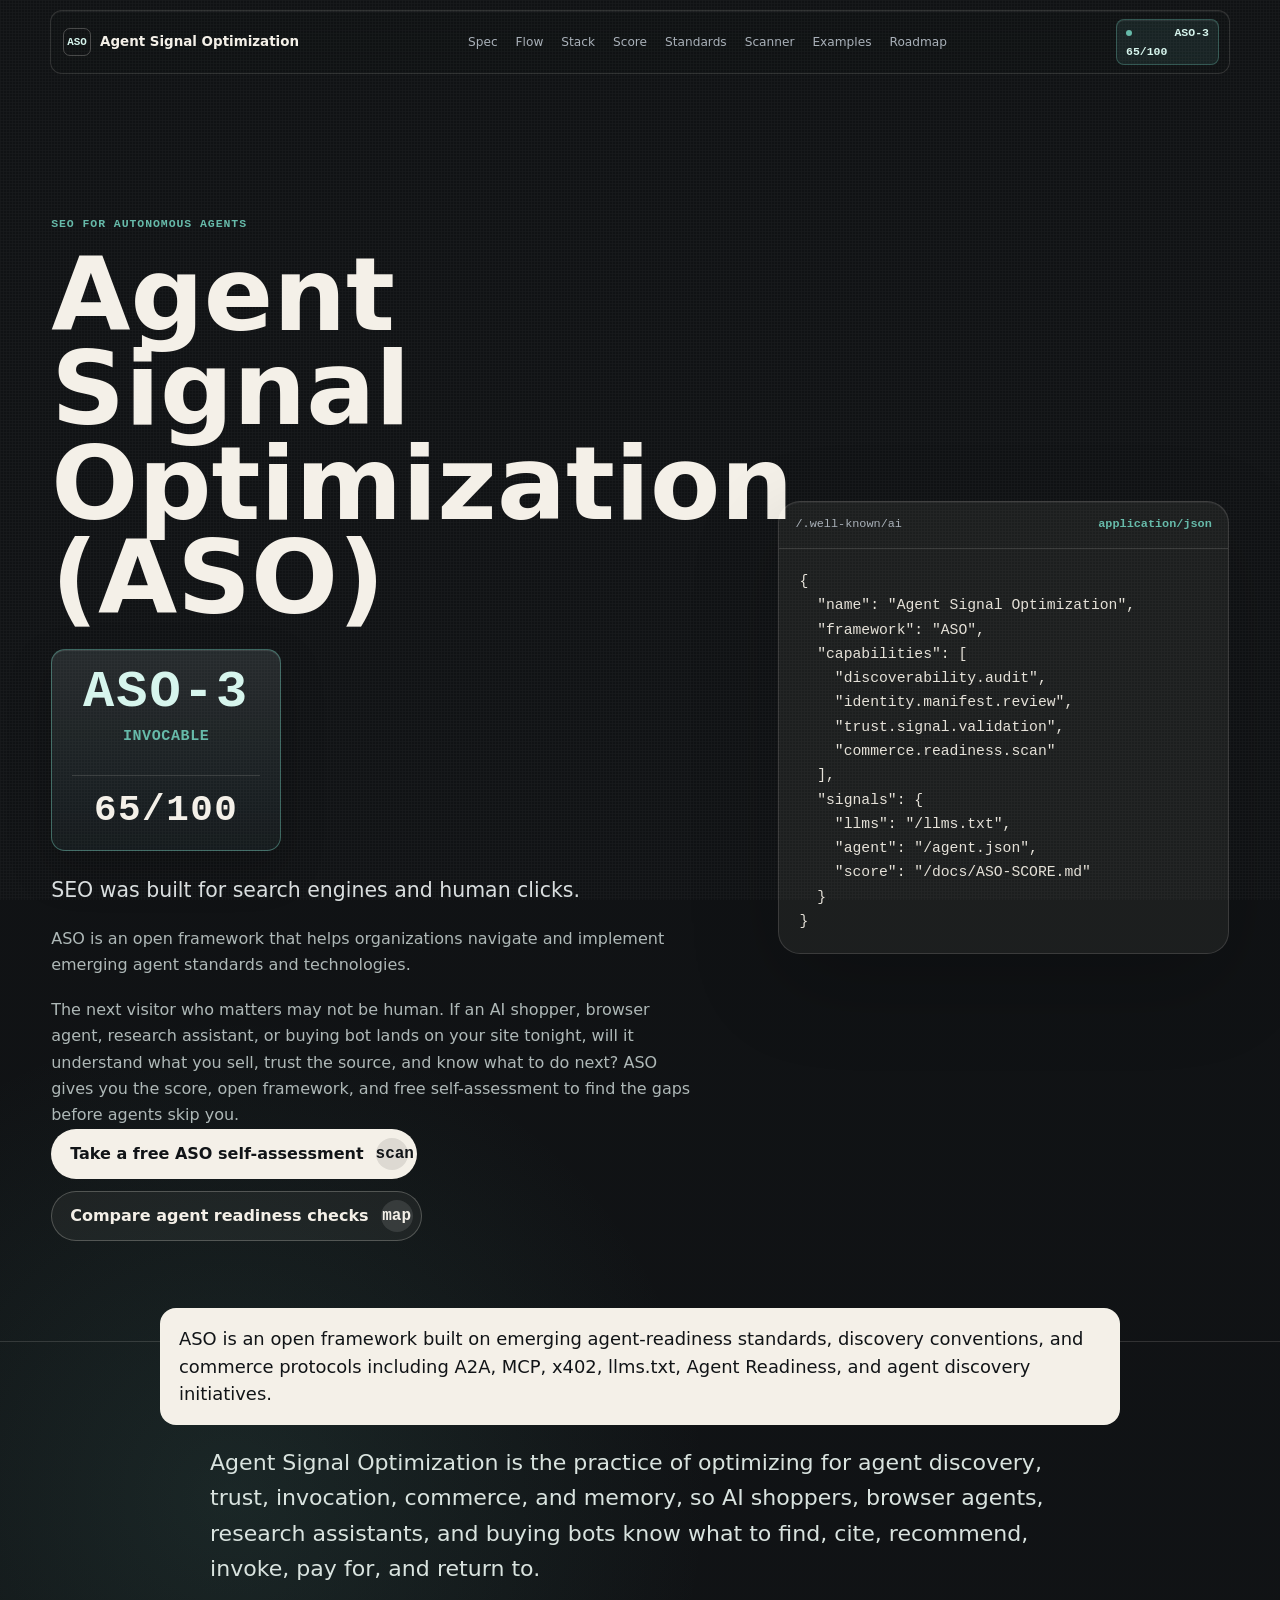
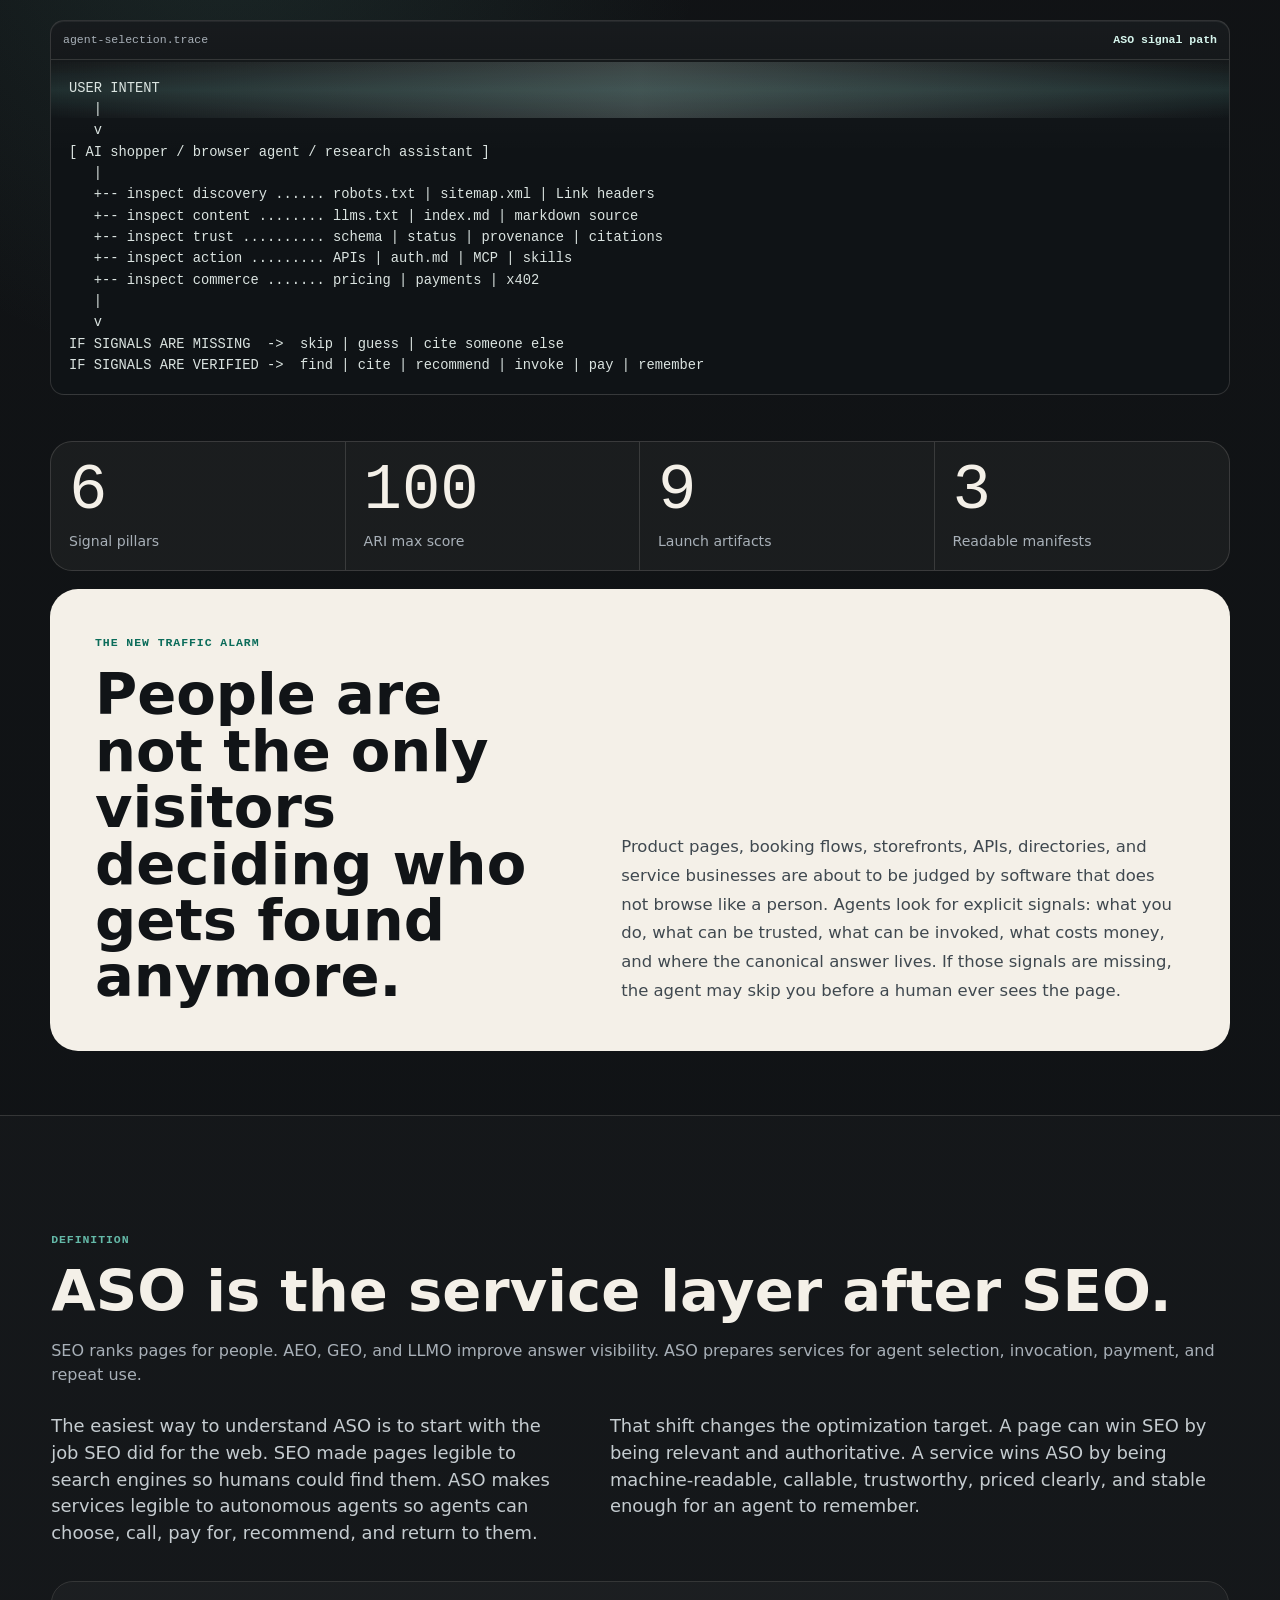
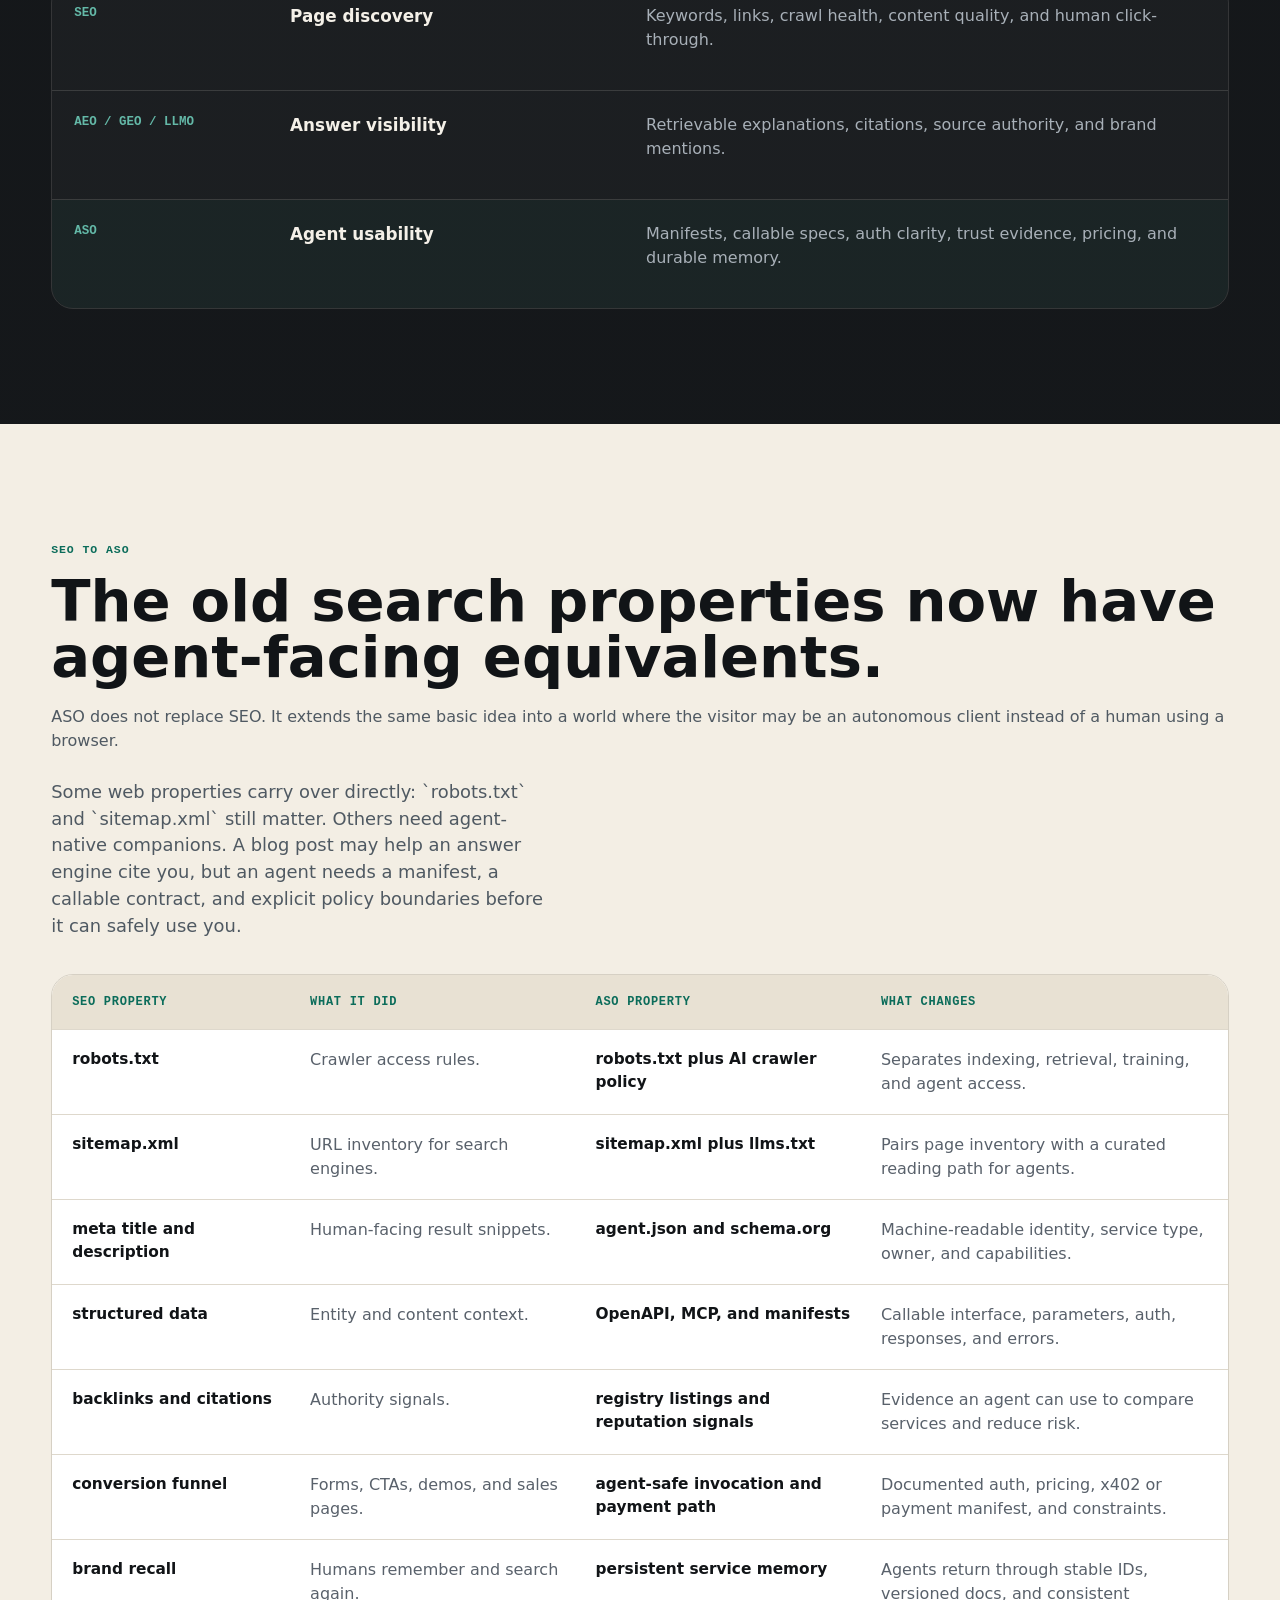
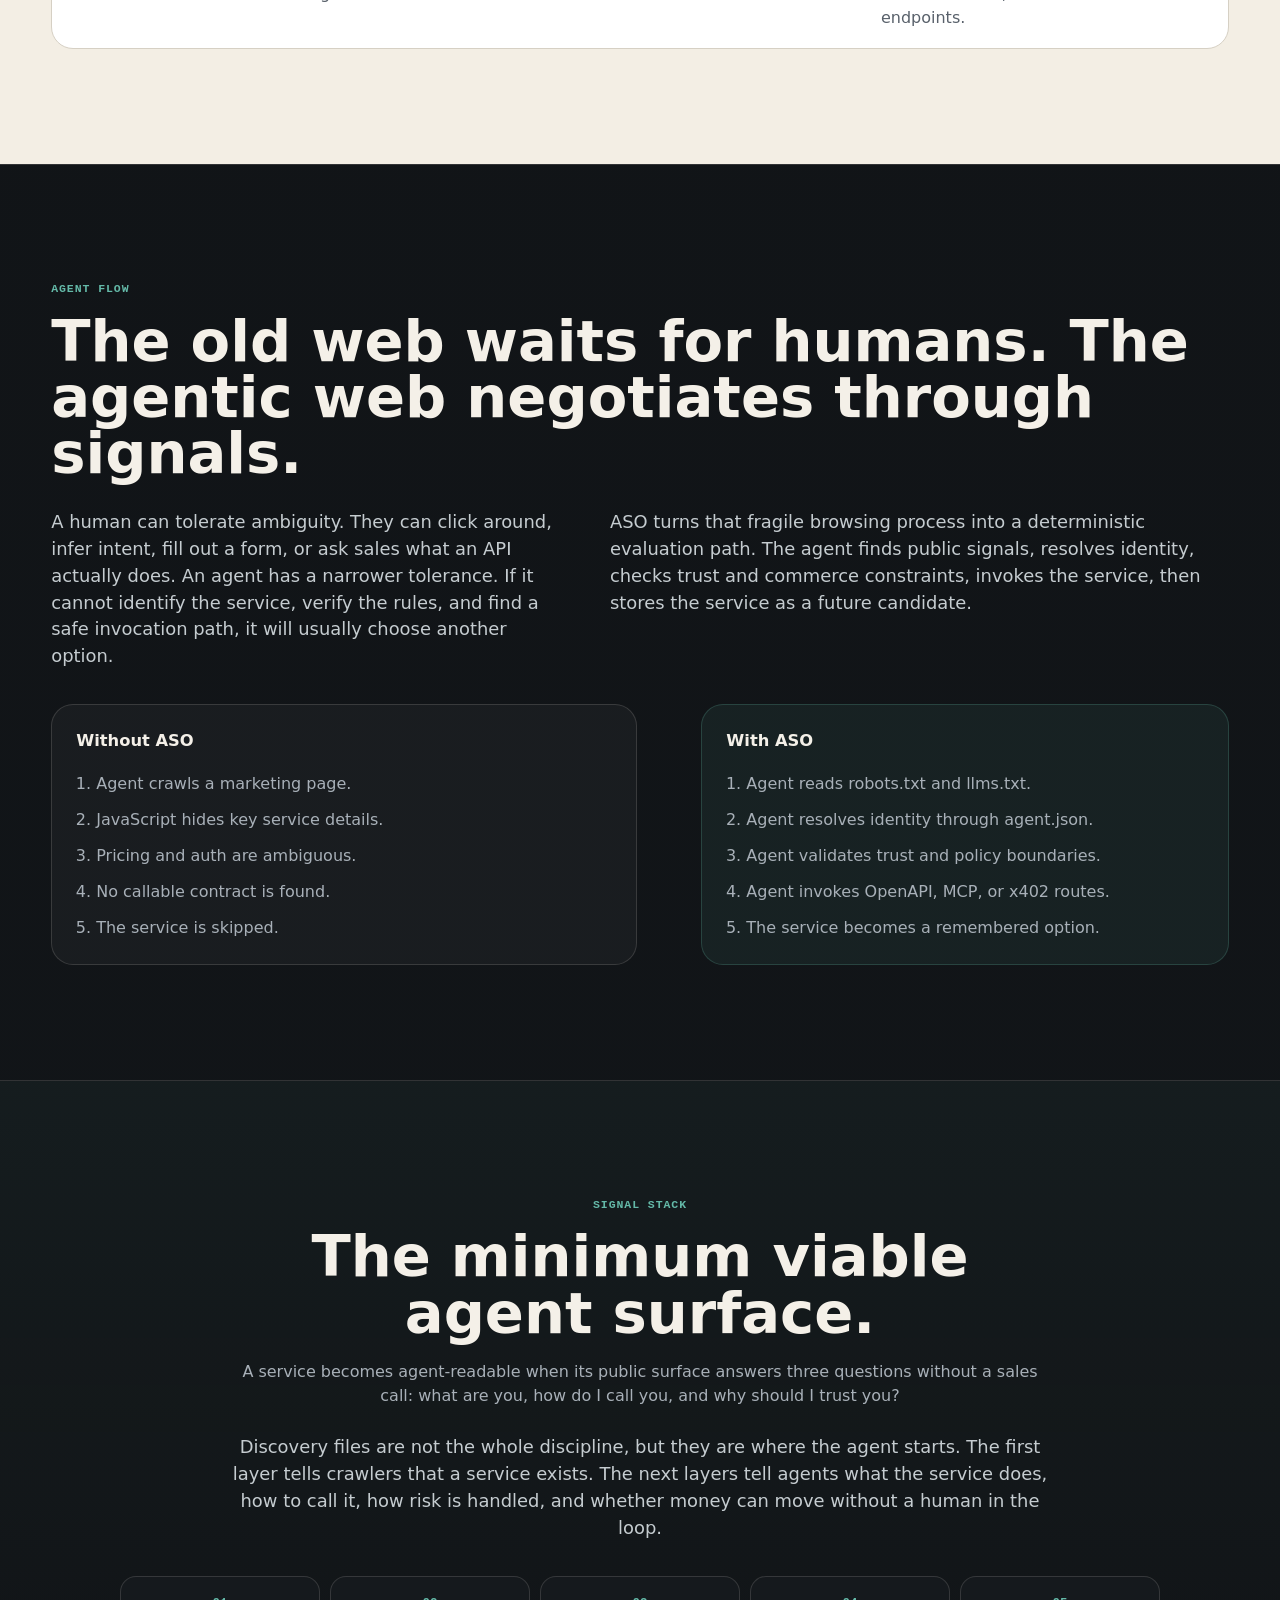
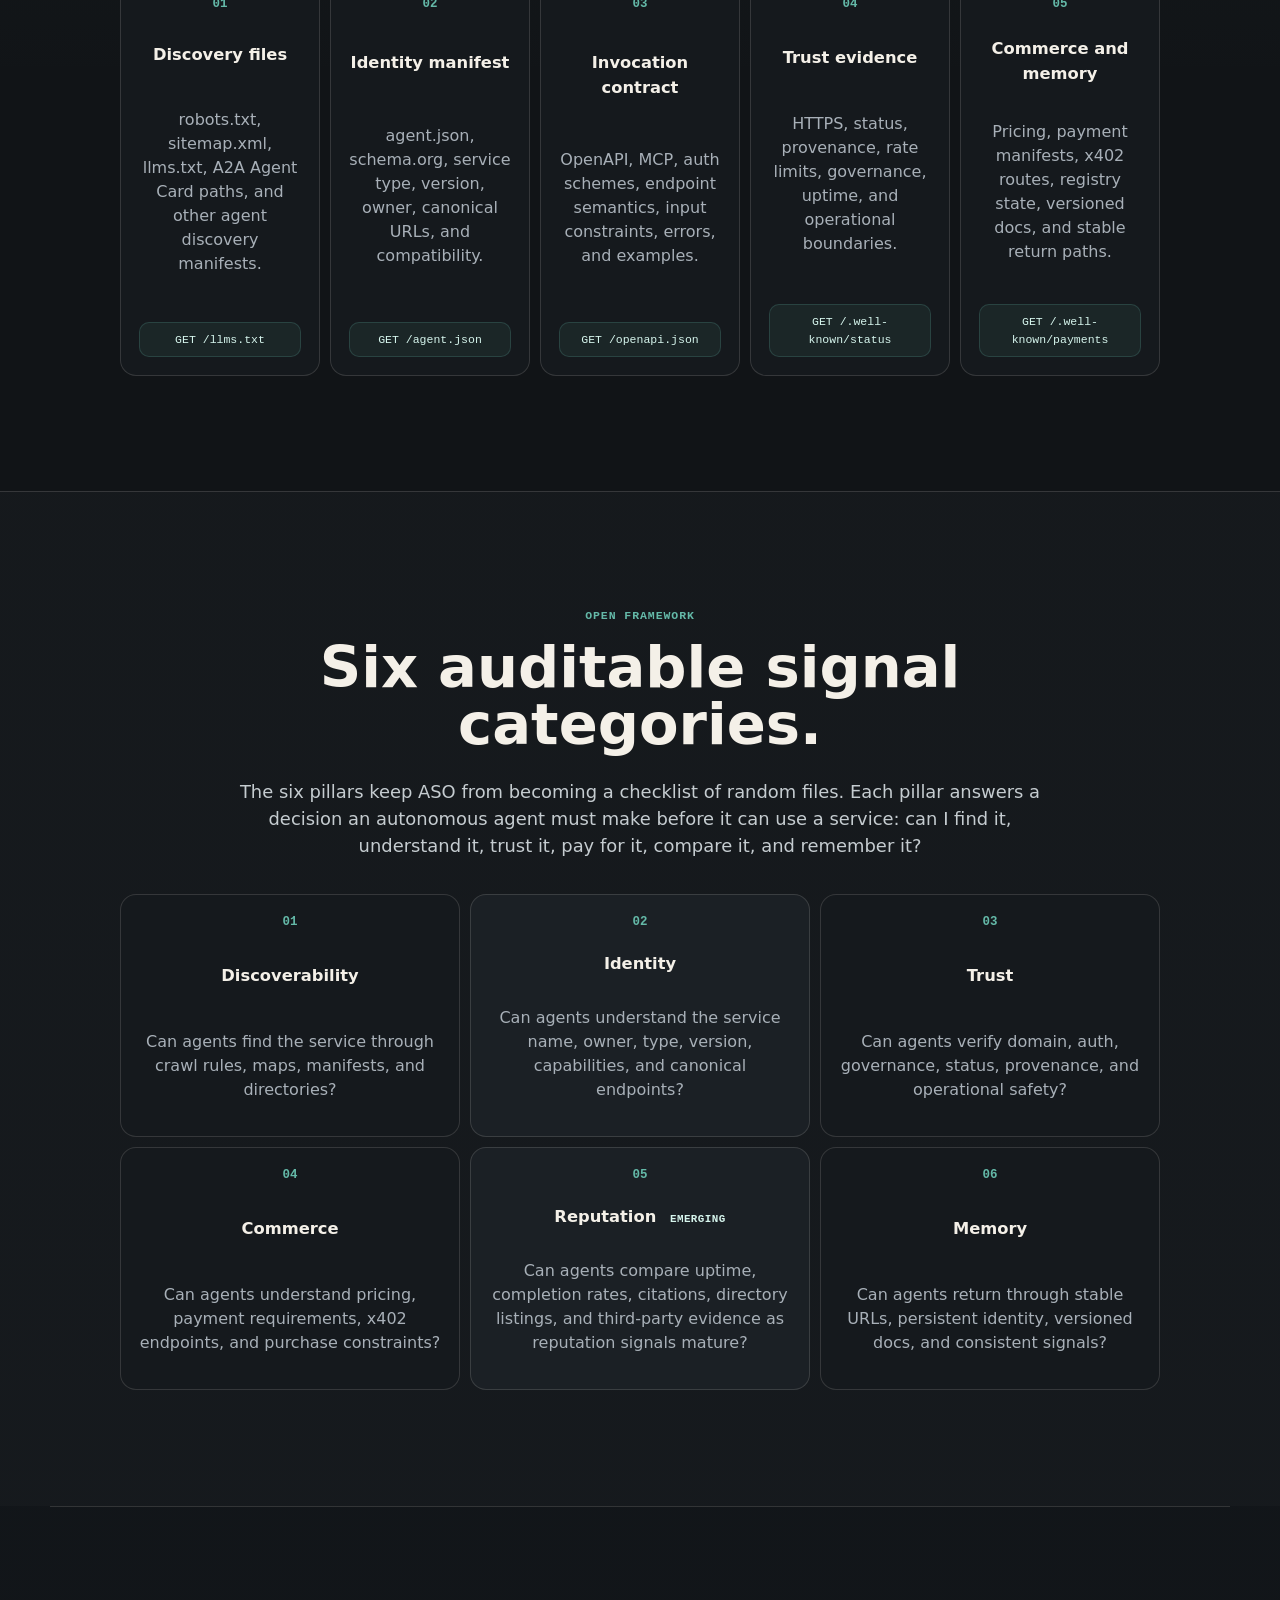
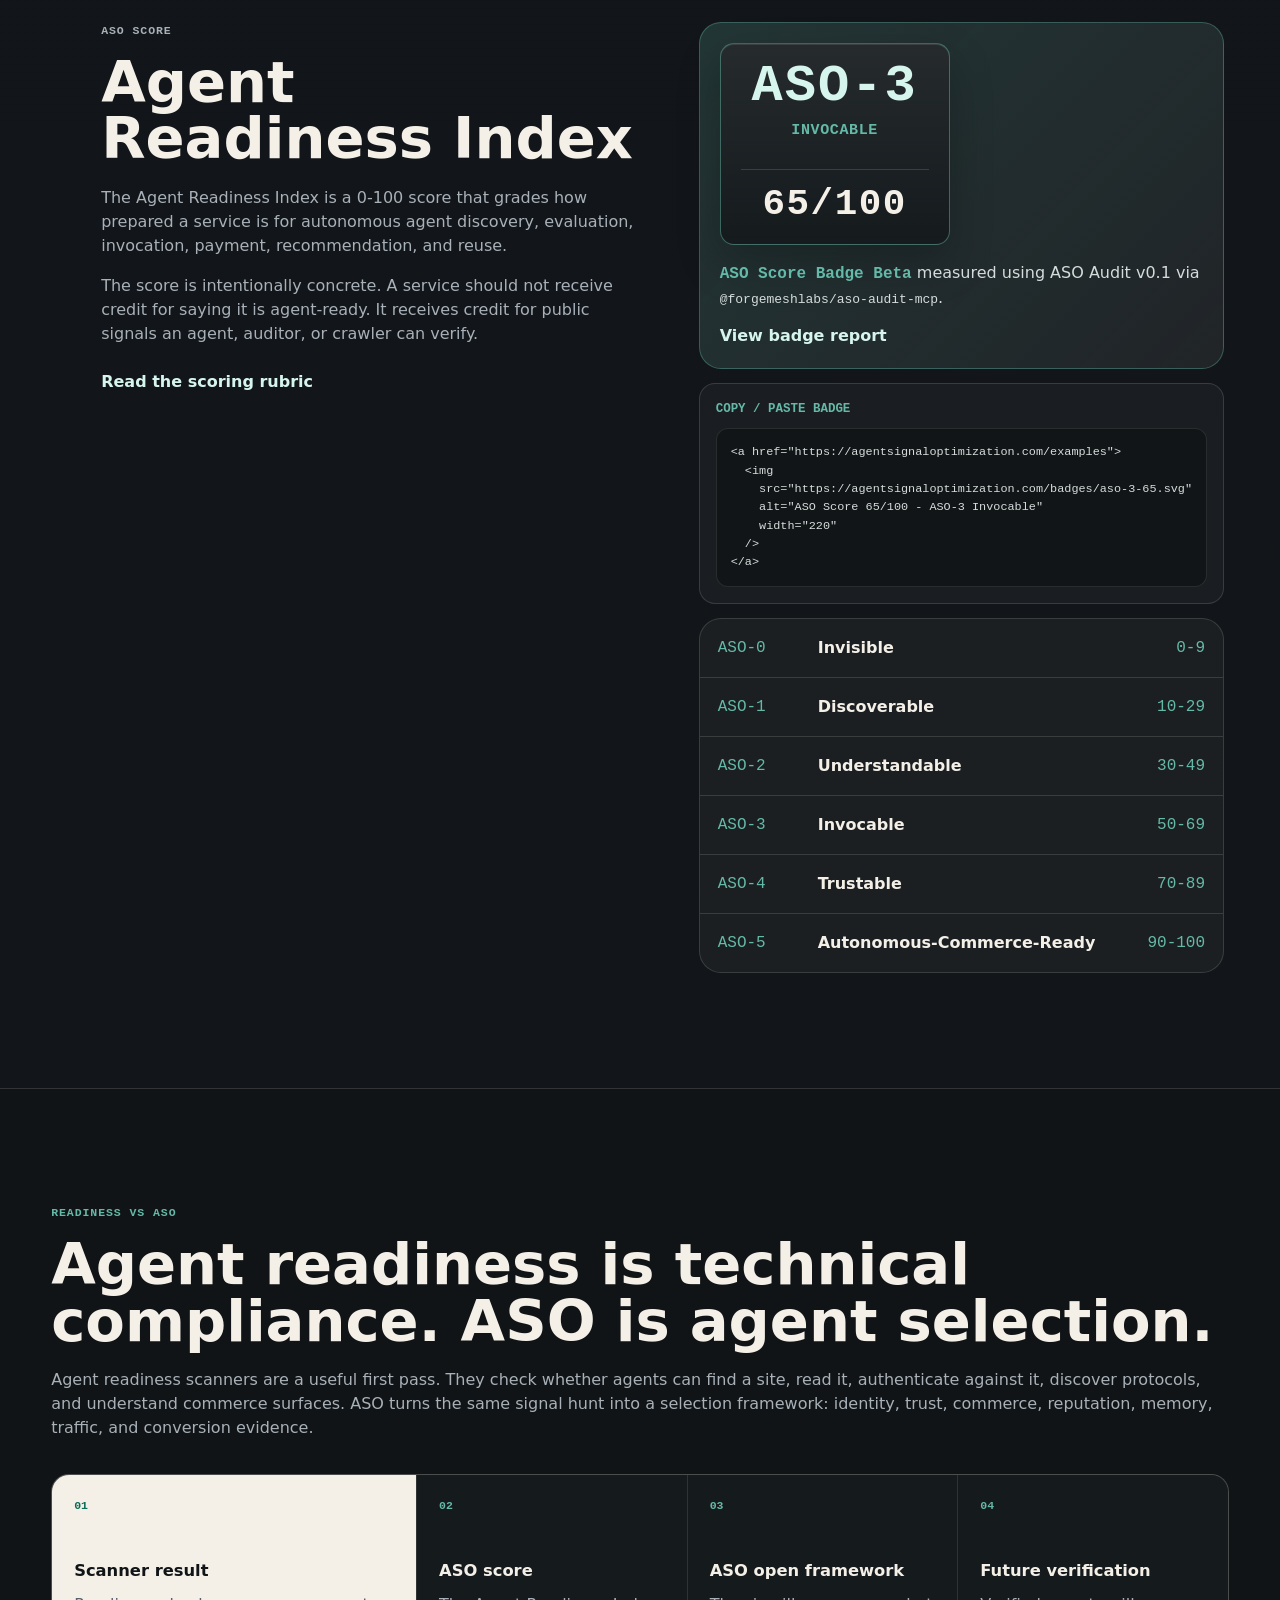
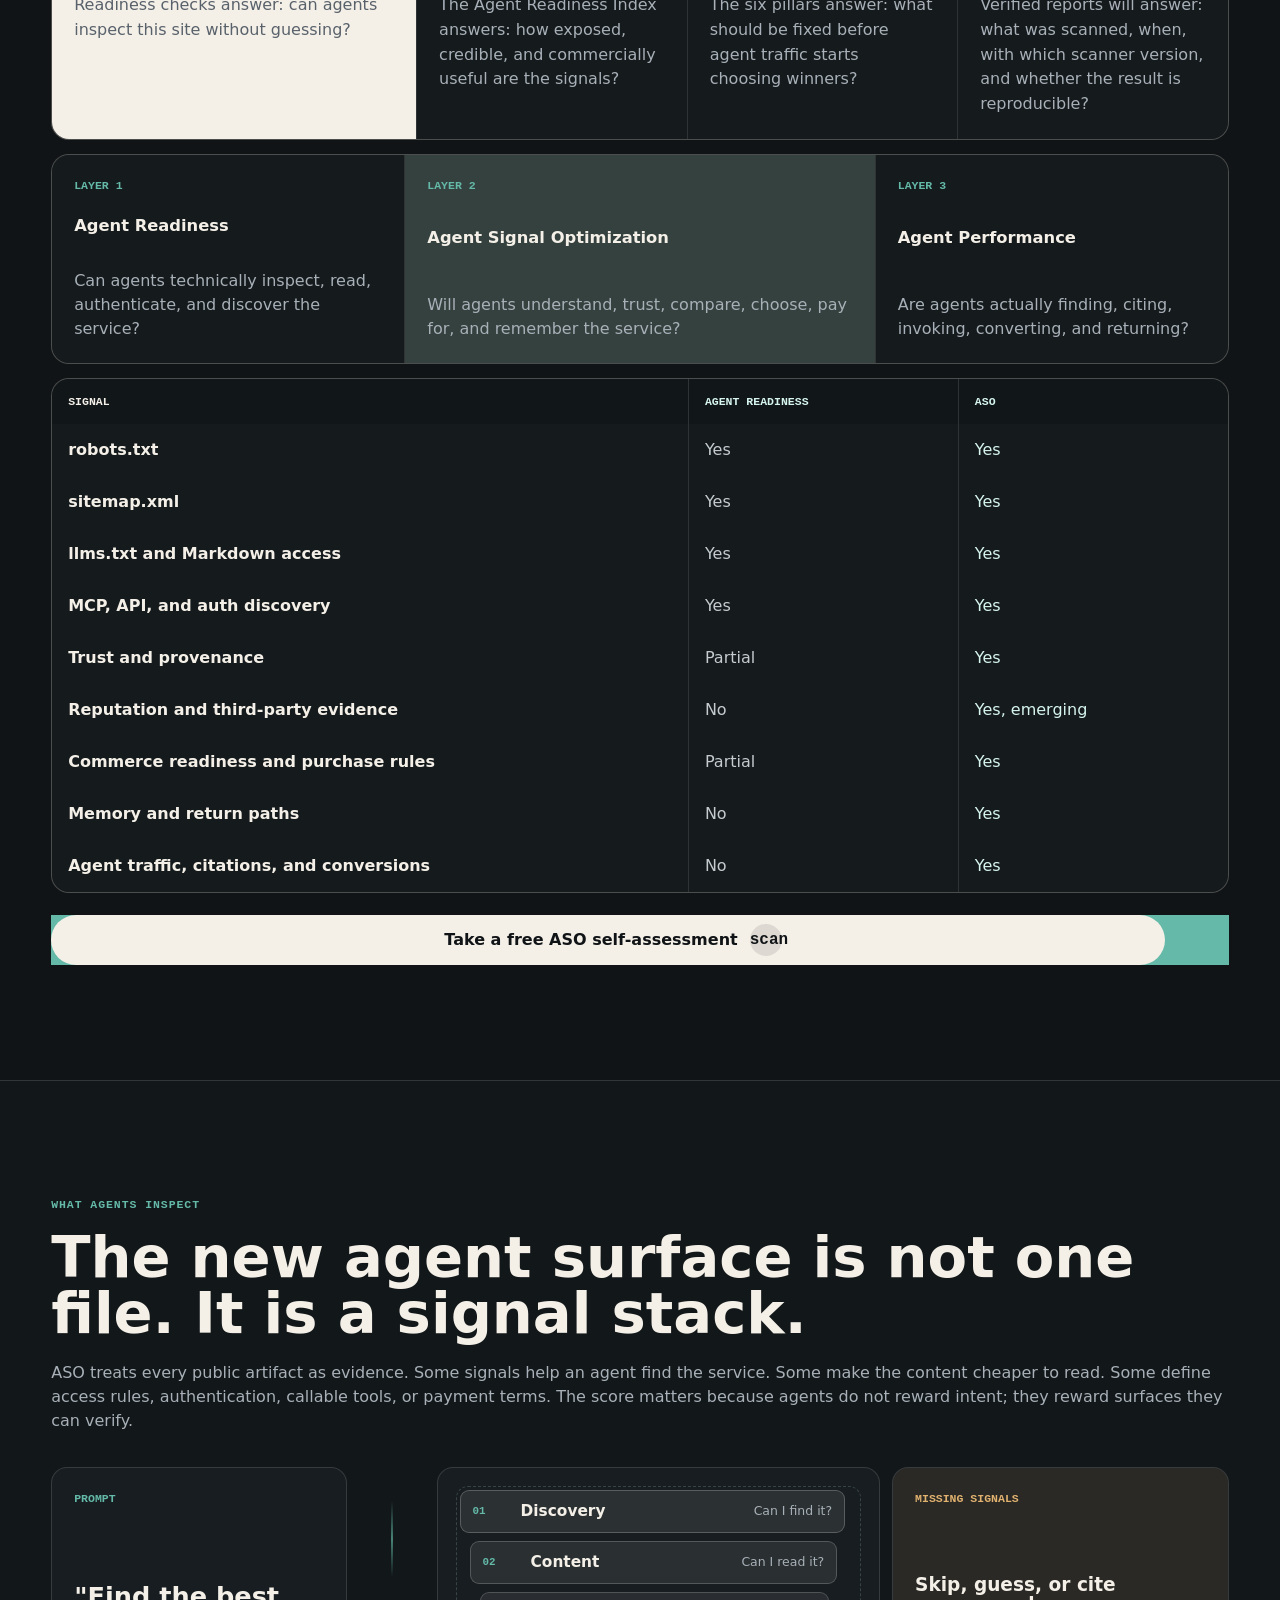
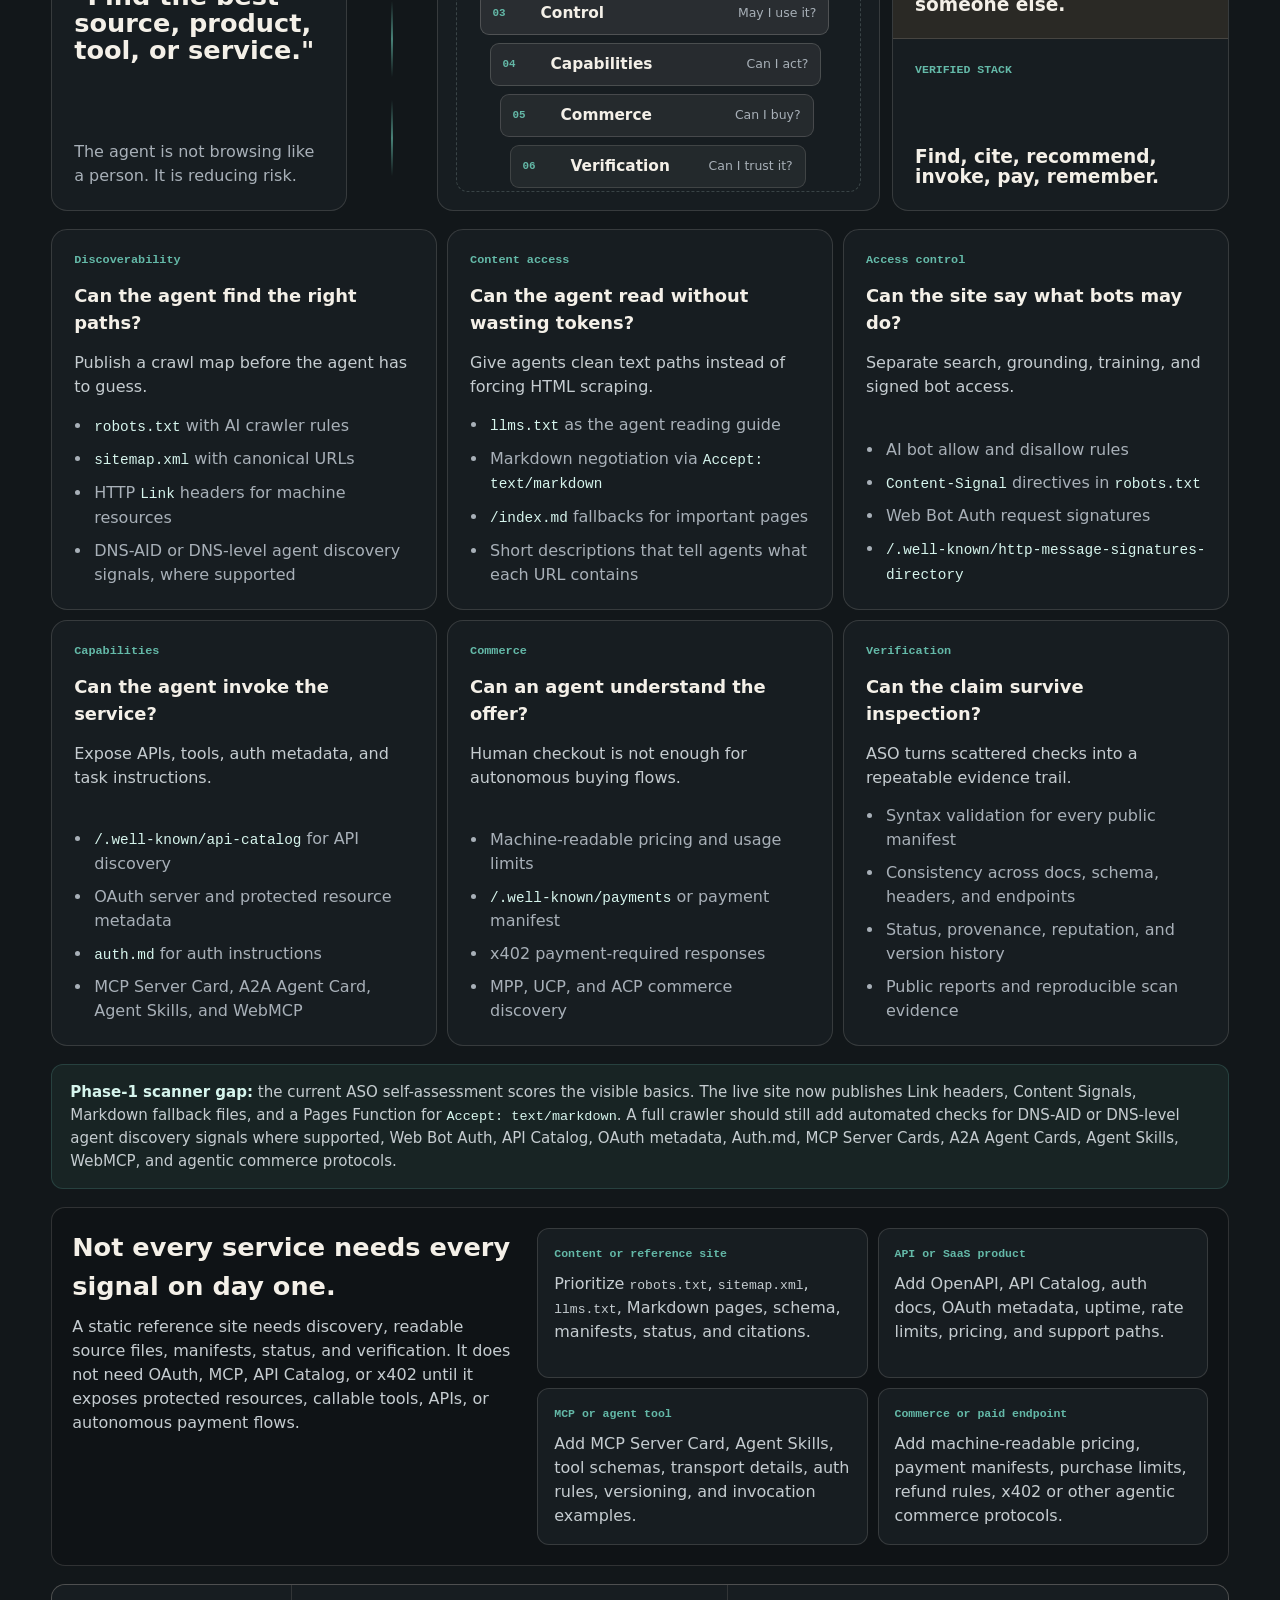
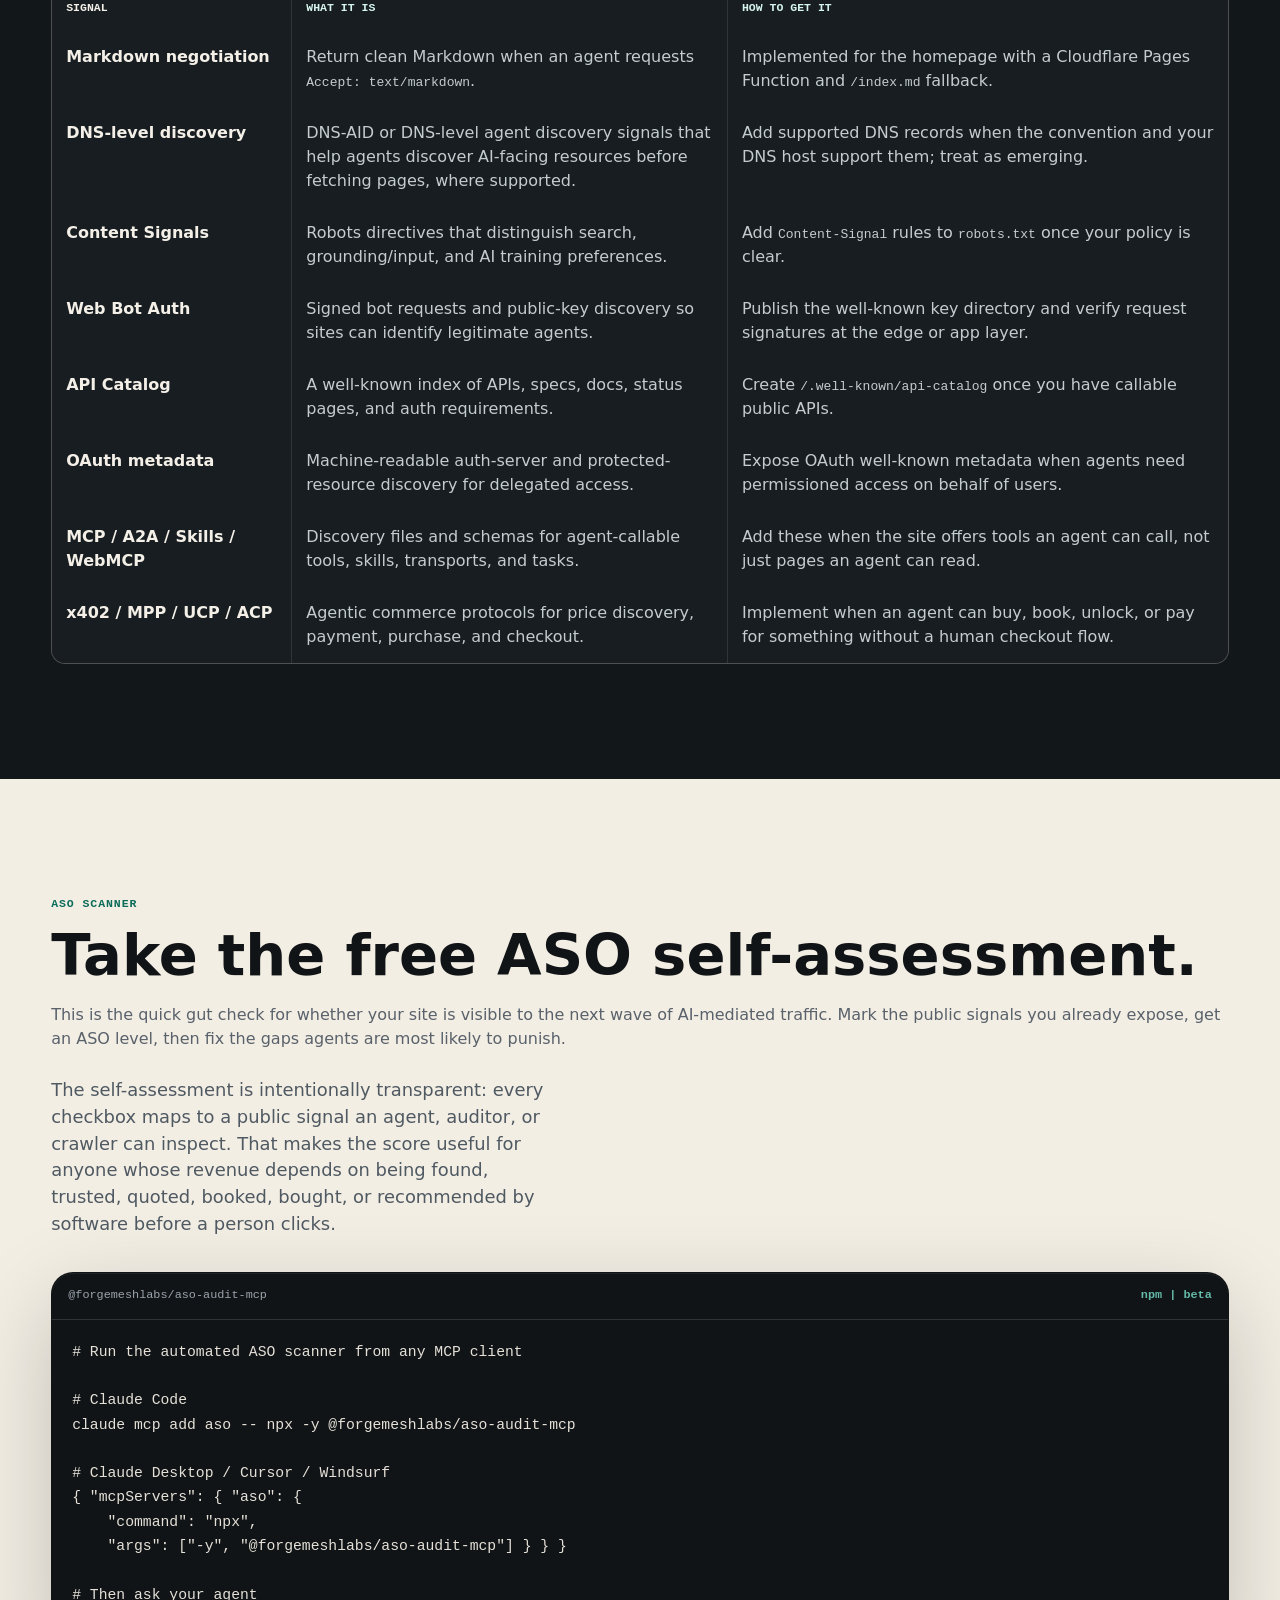
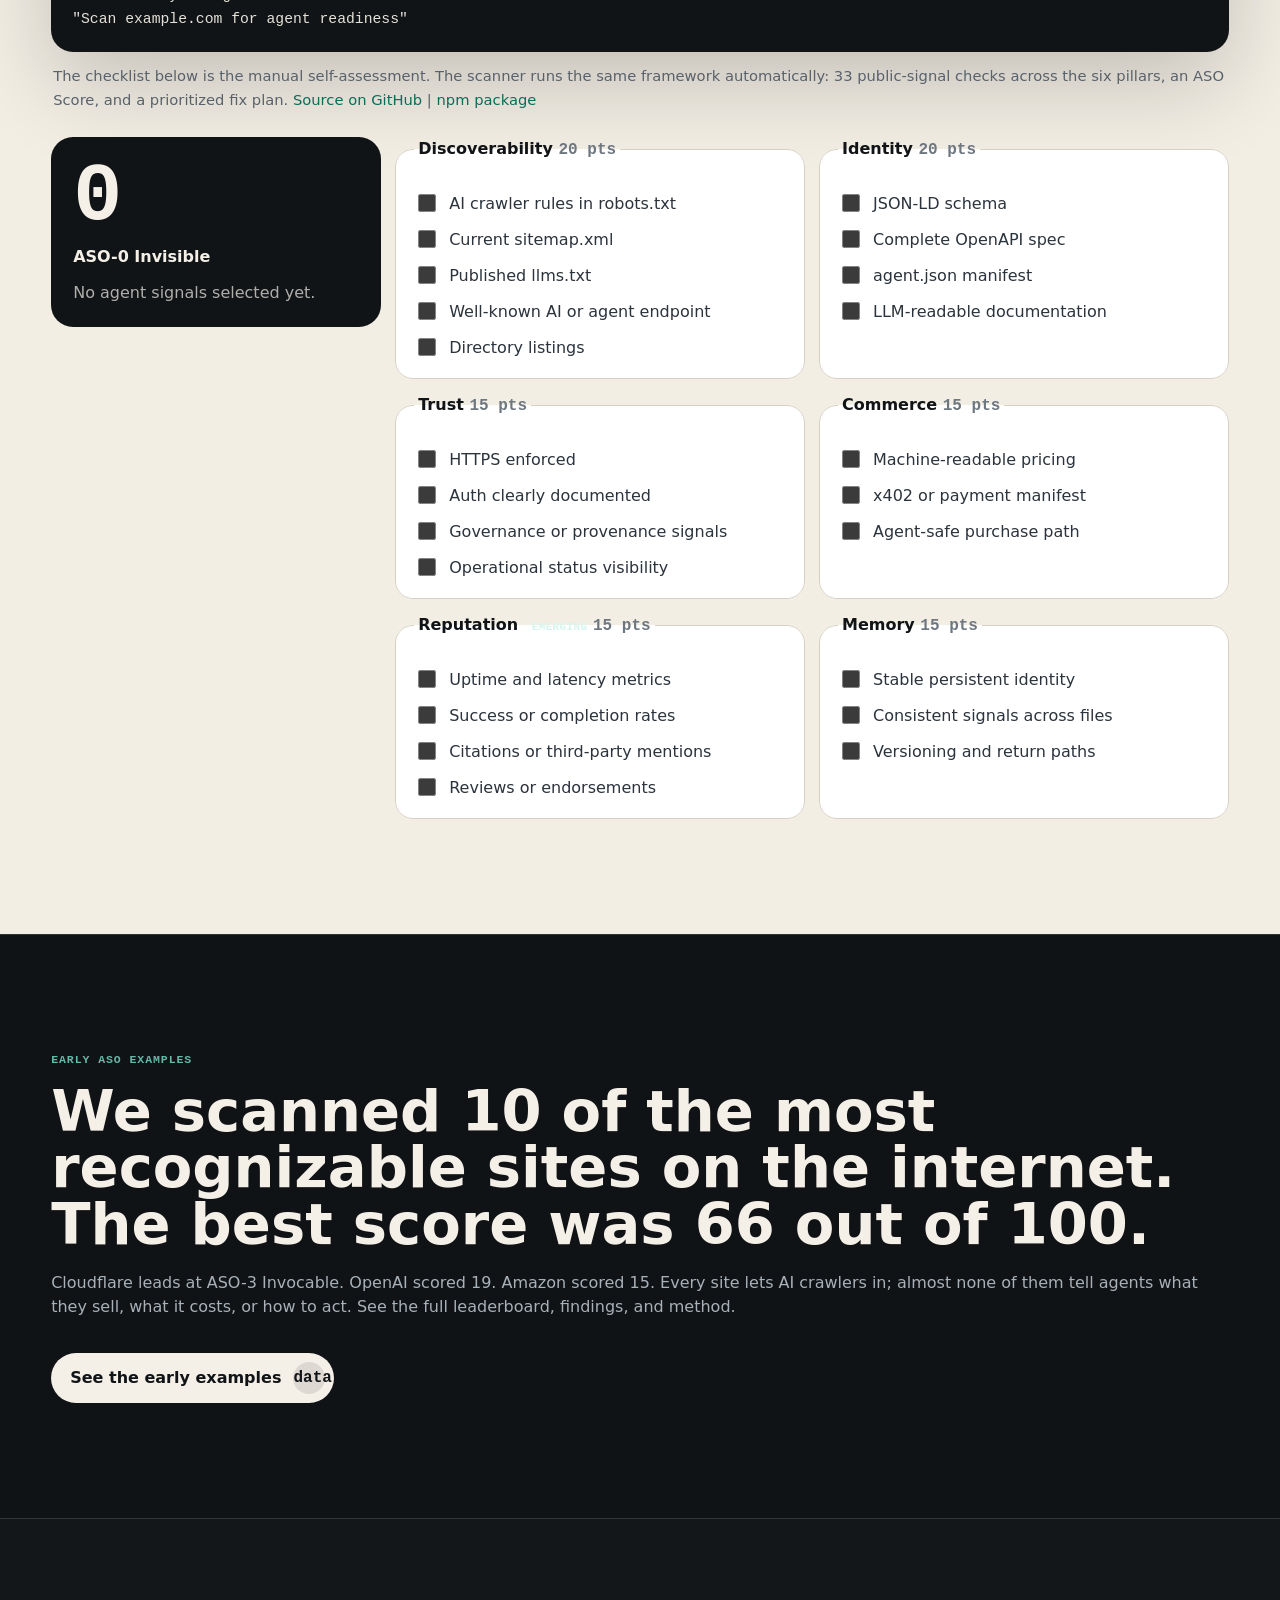
==== index.html @ 0bdb1bc2 "feat: add static ASO badge embed assets" ====
<!doctype html>
<html lang="en">
  <head>
    <meta charset="utf-8">
    <meta name="viewport" content="width=device-width, initial-scale=1">
    <title>Agent Signal Optimization (ASO) | Open Agent Readiness Framework</title>
    <meta
      name="description"
      content="ASO is an open framework that helps organizations navigate and implement emerging agent standards and technologies."
    >
    <meta name="robots" content="index,follow">
    <link rel="canonical" href="https://agentsignaloptimization.com/">
    <link rel="stylesheet" href="/styles.css?v=20260611b">
    <script type="application/ld+json">
      {
        "@context": "https://schema.org",
        "@type": "WebSite",
        "name": "Agent Signal Optimization",
        "alternateName": "ASO",
        "url": "https://agentsignaloptimization.com/",
        "description": "ASO is an open framework that helps organizations navigate and implement emerging agent standards and technologies.",
        "publisher": {
          "@type": "Organization",
          "name": "ForgeMesh",
          "url": "https://forgemesh.io/"
        },
        "potentialAction": {
          "@type": "ReadAction",
          "target": [
            "https://agentsignaloptimization.com/ASO.md",
            "https://agentsignaloptimization.com/llms.txt",
            "https://agentsignaloptimization.com/agent.json"
          ]
        }
      }
    </script>
    <script type="application/ld+json">
      {
        "@context": "https://schema.org",
        "@type": "DefinedTermSet",
        "name": "Agent Signal Optimization Open Framework",
        "url": "https://agentsignaloptimization.com/#framework",
        "hasDefinedTerm": [
          {
            "@type": "DefinedTerm",
            "name": "Agent Signal Optimization",
            "termCode": "ASO",
            "description": "An open framework that helps organizations navigate and implement emerging agent standards and technologies."
          },
          {
            "@type": "DefinedTerm",
            "name": "Agent Readiness Index",
            "termCode": "ARI",
            "description": "A 0-100 scoring model for measuring agent readiness across discoverability, identity, trust, commerce, reputation, and memory."
          }
        ]
      }
    </script>
  </head>
  <body>
    <header class="site-header">
      <a class="brand" href="/" aria-label="Agent Signal Optimization home">
        <span class="brand-mark">ASO</span>
        <span>Agent Signal Optimization</span>
      </a>
      <nav aria-label="Primary navigation">
        <a href="#spec">Spec</a>
        <a href="#flow">Flow</a>
        <a href="#stack">Stack</a>
        <a href="#score">Score</a>
        <a href="#standards">Standards</a>
        <a href="#scanner">Scanner</a>
        <a href="/examples">Examples</a>
        <a href="#roadmap">Roadmap</a>
      </nav>
      <a class="nav-score-badge" href="/.well-known/aso-report.json" aria-label="ASO Score: 65 out of 100, ASO-3 Invocable">
        <span>ASO-3</span>
        <strong>65/100</strong>
      </a>
    </header>

    <main>
      <section class="hero">
        <div class="hero-grid">
          <div class="hero-copy">
            <p class="eyebrow">SEO for autonomous agents</p>
            <h1>Agent Signal Optimization (ASO)</h1>
            <a class="aso-badge hero-score-badge" href="/.well-known/aso-report.json" aria-label="ASO Score: 65 out of 100, ASO-3 Invocable">
              <span>ASO-3</span>
              <strong>Invocable</strong>
              <em>65/100</em>
            </a>
            <p class="definition">
              SEO was built for search engines and human clicks.
            </p>
            <p class="hero-scanner-copy">
              ASO is an open framework that helps organizations navigate and
              implement emerging agent standards and technologies.
            </p>
            <p class="hero-scanner-copy">
              The next visitor who matters may not be human. If an AI shopper,
              browser agent, research assistant, or buying bot lands on your
              site tonight, will it understand what you sell, trust the source,
              and know what to do next? ASO gives you the score, open framework, and
              free self-assessment to find the gaps before agents skip you.
            </p>
            <div class="hero-actions" aria-label="Primary actions">
              <a class="button primary" href="#scanner">
                Take a free ASO self-assessment
                <span aria-hidden="true">scan</span>
              </a>
              <a class="button secondary" href="#readiness">
                Compare agent readiness checks
                <span aria-hidden="true">map</span>
              </a>
            </div>
          </div>

          <aside class="terminal-card" aria-label="ASO technical artifact preview">
            <div class="terminal-top">
              <span>/.well-known/ai</span>
              <strong>application/json</strong>
            </div>
            <pre><code>{
  "name": "Agent Signal Optimization",
  "framework": "ASO",
  "capabilities": [
    "discoverability.audit",
    "identity.manifest.review",
    "trust.signal.validation",
    "commerce.readiness.scan"
  ],
  "signals": {
    "llms": "/llms.txt",
    "agent": "/agent.json",
    "score": "/docs/ASO-SCORE.md"
  }
}</code></pre>
          </aside>
        </div>
      </section>

      <section class="open-framework-note" aria-label="ASO open framework note">
        <p>
          ASO is an open framework built on emerging agent-readiness standards,
          discovery conventions, and commerce protocols including A2A, MCP,
          x402, llms.txt, Agent Readiness, and agent discovery initiatives.
        </p>
      </section>

      <section class="agent-context" aria-label="ASO audience context">
        <p>
          Agent Signal Optimization is the practice of optimizing for agent
          discovery, trust, invocation, commerce, and memory, so AI shoppers,
          browser agents, research assistants, and buying bots know what to
          find, cite, recommend, invoke, pay for, and return to.
        </p>
      </section>

      <section class="ascii-signal" aria-label="Animated ASO signal flow diagram">
        <div class="ascii-shell">
          <div class="ascii-topline">
            <span>agent-selection.trace</span>
            <strong>ASO signal path</strong>
          </div>
          <pre aria-hidden="true"><code>USER INTENT
   |
   v
[ AI shopper / browser agent / research assistant ]
   |
   +-- inspect discovery ...... robots.txt | sitemap.xml | Link headers
   +-- inspect content ........ llms.txt | index.md | markdown source
   +-- inspect trust .......... schema | status | provenance | citations
   +-- inspect action ......... APIs | auth.md | MCP | skills
   +-- inspect commerce ....... pricing | payments | x402
   |
   v
IF SIGNALS ARE MISSING  ->  skip | guess | cite someone else
IF SIGNALS ARE VERIFIED ->  find | cite | recommend | invoke | pay | remember</code></pre>
          <div class="ascii-scan" aria-hidden="true"></div>
        </div>
      </section>

      <section class="metric-band" aria-label="ASO reference surface">
        <div>
          <span>6</span>
          <p>Signal pillars</p>
        </div>
        <div>
          <span>100</span>
          <p>ARI max score</p>
        </div>
        <div>
          <span>9</span>
          <p>Launch artifacts</p>
        </div>
        <div>
          <span>3</span>
          <p>Readable manifests</p>
        </div>
      </section>

      <section class="alert-band" aria-label="Agent traffic warning">
        <div>
          <p class="section-label">The new traffic alarm</p>
          <h2>People are not the only visitors deciding who gets found anymore.</h2>
        </div>
        <p>
          Product pages, booking flows, storefronts, APIs, directories, and
          service businesses are about to be judged by software that does not
          browse like a person. Agents look for explicit signals: what you do,
          what can be trusted, what can be invoked, what costs money, and where
          the canonical answer lives. If those signals are missing, the agent
          may skip you before a human ever sees the page.
        </p>
      </section>

      <section class="band spec" id="spec">
        <div class="section-heading align-left">
          <p class="section-label">Definition</p>
          <h2>ASO is the service layer after SEO.</h2>
          <p>
            SEO ranks pages for people. AEO, GEO, and LLMO improve answer
            visibility. ASO prepares services for agent selection, invocation,
            payment, and repeat use.
          </p>
        </div>
        <div class="section-prose">
          <p>
            The easiest way to understand ASO is to start with the job SEO did
            for the web. SEO made pages legible to search engines so humans
            could find them. ASO makes services legible to autonomous agents so
            agents can choose, call, pay for, recommend, and return to them.
          </p>
          <p>
            That shift changes the optimization target. A page can win SEO by
            being relevant and authoritative. A service wins ASO by being
            machine-readable, callable, trustworthy, priced clearly, and stable
            enough for an agent to remember.
          </p>
        </div>
        <div class="comparison-ledger" aria-label="ASO compared with adjacent optimization disciplines">
          <div>
            <span>SEO</span>
            <strong>Page discovery</strong>
            <p>Keywords, links, crawl health, content quality, and human click-through.</p>
          </div>
          <div>
            <span>AEO / GEO / LLMO</span>
            <strong>Answer visibility</strong>
            <p>Retrievable explanations, citations, source authority, and brand mentions.</p>
          </div>
          <div class="is-current">
            <span>ASO</span>
            <strong>Agent usability</strong>
            <p>Manifests, callable specs, auth clarity, trust evidence, pricing, and durable memory.</p>
          </div>
        </div>
      </section>

      <section class="band evolution" id="evolution">
        <div class="section-heading align-left">
          <p class="section-label">SEO to ASO</p>
          <h2>The old search properties now have agent-facing equivalents.</h2>
          <p>
            ASO does not replace SEO. It extends the same basic idea into a
            world where the visitor may be an autonomous client instead of a
            human using a browser.
          </p>
        </div>
        <div class="section-prose">
          <p>
            Some web properties carry over directly: `robots.txt` and
            `sitemap.xml` still matter. Others need agent-native companions.
            A blog post may help an answer engine cite you, but an agent needs
            a manifest, a callable contract, and explicit policy boundaries
            before it can safely use you.
          </p>
        </div>
        <div class="evolution-table" role="table" aria-label="SEO properties mapped to ASO properties">
          <div role="row">
            <span>SEO property</span>
            <span>What it did</span>
            <span>ASO property</span>
            <span>What changes</span>
          </div>
          <div role="row">
            <strong>robots.txt</strong>
            <p>Crawler access rules.</p>
            <strong>robots.txt plus AI crawler policy</strong>
            <p>Separates indexing, retrieval, training, and agent access.</p>
          </div>
          <div role="row">
            <strong>sitemap.xml</strong>
            <p>URL inventory for search engines.</p>
            <strong>sitemap.xml plus llms.txt</strong>
            <p>Pairs page inventory with a curated reading path for agents.</p>
          </div>
          <div role="row">
            <strong>meta title and description</strong>
            <p>Human-facing result snippets.</p>
            <strong>agent.json and schema.org</strong>
            <p>Machine-readable identity, service type, owner, and capabilities.</p>
          </div>
          <div role="row">
            <strong>structured data</strong>
            <p>Entity and content context.</p>
            <strong>OpenAPI, MCP, and manifests</strong>
            <p>Callable interface, parameters, auth, responses, and errors.</p>
          </div>
          <div role="row">
            <strong>backlinks and citations</strong>
            <p>Authority signals.</p>
            <strong>registry listings and reputation signals</strong>
            <p>Evidence an agent can use to compare services and reduce risk.</p>
          </div>
          <div role="row">
            <strong>conversion funnel</strong>
            <p>Forms, CTAs, demos, and sales pages.</p>
            <strong>agent-safe invocation and payment path</strong>
            <p>Documented auth, pricing, x402 or payment manifest, and constraints.</p>
          </div>
          <div role="row">
            <strong>brand recall</strong>
            <p>Humans remember and search again.</p>
            <strong>persistent service memory</strong>
            <p>Agents return through stable IDs, versioned docs, and consistent endpoints.</p>
          </div>
        </div>
      </section>

      <section class="band flow" id="flow">
        <div class="section-heading align-left">
          <p class="section-label">Agent Flow</p>
          <h2>The old web waits for humans. The agentic web negotiates through signals.</h2>
        </div>
        <div class="section-prose">
          <p>
            A human can tolerate ambiguity. They can click around, infer intent,
            fill out a form, or ask sales what an API actually does. An agent
            has a narrower tolerance. If it cannot identify the service, verify
            the rules, and find a safe invocation path, it will usually choose
            another option.
          </p>
          <p>
            ASO turns that fragile browsing process into a deterministic
            evaluation path. The agent finds public signals, resolves identity,
            checks trust and commerce constraints, invokes the service, then
            stores the service as a future candidate.
          </p>
        </div>
        <div class="flow-grid">
          <div class="flow-column muted-flow">
            <h3>Without ASO</h3>
            <ol>
              <li>Agent crawls a marketing page.</li>
              <li>JavaScript hides key service details.</li>
              <li>Pricing and auth are ambiguous.</li>
              <li>No callable contract is found.</li>
              <li>The service is skipped.</li>
            </ol>
          </div>
          <div class="flow-column">
            <h3>With ASO</h3>
            <ol>
              <li>Agent reads robots.txt and llms.txt.</li>
              <li>Agent resolves identity through agent.json.</li>
              <li>Agent validates trust and policy boundaries.</li>
              <li>Agent invokes OpenAPI, MCP, or x402 routes.</li>
              <li>The service becomes a remembered option.</li>
            </ol>
          </div>
        </div>
      </section>

      <section class="band stack" id="stack">
        <div class="section-heading centered">
          <p class="section-label">Signal Stack</p>
          <h2>The minimum viable agent surface.</h2>
          <p>
            A service becomes agent-readable when its public surface answers
            three questions without a sales call: what are you, how do I call
            you, and why should I trust you?
          </p>
        </div>
        <div class="section-prose centered-copy">
          <p>
            Discovery files are not the whole discipline, but they are where the
            agent starts. The first layer tells crawlers that a service exists.
            The next layers tell agents what the service does, how to call it,
            how risk is handled, and whether money can move without a human in
            the loop.
          </p>
        </div>

        <div class="artifact-grid">
          <article class="artifact">
            <span>01</span>
            <h3>Discovery files</h3>
            <p>robots.txt, sitemap.xml, llms.txt, A2A Agent Card paths, and other agent discovery manifests.</p>
            <code>GET /llms.txt</code>
          </article>
          <article class="artifact">
            <span>02</span>
            <h3>Identity manifest</h3>
            <p>agent.json, schema.org, service type, version, owner, canonical URLs, and compatibility.</p>
            <code>GET /agent.json</code>
          </article>
          <article class="artifact">
            <span>03</span>
            <h3>Invocation contract</h3>
            <p>OpenAPI, MCP, auth schemes, endpoint semantics, input constraints, errors, and examples.</p>
            <code>GET /openapi.json</code>
          </article>
          <article class="artifact">
            <span>04</span>
            <h3>Trust evidence</h3>
            <p>HTTPS, status, provenance, rate limits, governance, uptime, and operational boundaries.</p>
            <code>GET /.well-known/status</code>
          </article>
          <article class="artifact">
            <span>05</span>
            <h3>Commerce and memory</h3>
            <p>Pricing, payment manifests, x402 routes, registry state, versioned docs, and stable return paths.</p>
            <code>GET /.well-known/payments</code>
          </article>
        </div>
      </section>

      <section class="band framework" id="framework">
        <div class="section-heading centered">
          <p class="section-label">Open Framework</p>
          <h2>Six auditable signal categories.</h2>
        </div>
        <div class="section-prose centered-copy">
          <p>
            The six pillars keep ASO from becoming a checklist of random files.
            Each pillar answers a decision an autonomous agent must make before
            it can use a service: can I find it, understand it, trust it, pay
            for it, compare it, and remember it?
          </p>
        </div>
        <div class="pillar-grid">
          <article class="pillar">
            <span>01</span>
            <h3>Discoverability</h3>
            <p>Can agents find the service through crawl rules, maps, manifests, and directories?</p>
          </article>
          <article class="pillar tall">
            <span>02</span>
            <h3>Identity</h3>
            <p>Can agents understand the service name, owner, type, version, capabilities, and canonical endpoints?</p>
          </article>
          <article class="pillar">
            <span>03</span>
            <h3>Trust</h3>
            <p>Can agents verify domain, auth, governance, status, provenance, and operational safety?</p>
          </article>
          <article class="pillar">
            <span>04</span>
            <h3>Commerce</h3>
            <p>Can agents understand pricing, payment requirements, x402 endpoints, and purchase constraints?</p>
          </article>
          <article class="pillar tall">
            <span>05</span>
            <h3>Reputation <em>emerging</em></h3>
            <p>Can agents compare uptime, completion rates, citations, directory listings, and third-party evidence as reputation signals mature?</p>
          </article>
          <article class="pillar">
            <span>06</span>
            <h3>Memory</h3>
            <p>Can agents return through stable URLs, persistent identity, versioned docs, and consistent signals?</p>
          </article>
        </div>
      </section>

      <section class="band split" id="score">
        <div>
          <p class="section-label">ASO Score</p>
          <h2>Agent Readiness Index</h2>
          <p>
            The Agent Readiness Index is a 0-100 score that grades how prepared
            a service is for autonomous agent discovery, evaluation, invocation,
            payment, recommendation, and reuse.
          </p>
          <p>
            The score is intentionally concrete. A service should not receive
            credit for saying it is agent-ready. It receives credit for public
            signals an agent, auditor, or crawler can verify.
          </p>
          <a class="text-link" href="/docs/ASO-SCORE.md">Read the scoring rubric</a>
        </div>
        <div class="score-panel">
          <div class="score-badge-card" aria-label="Example ASO Score Badge Beta">
            <a class="aso-badge" href="/.well-known/aso-report.json" aria-label="ASO Score: 65 out of 100, ASO-3 Invocable">
              <span>ASO-3</span>
              <strong>Invocable</strong>
              <em>65/100</em>
            </a>
            <p><span>ASO Score Badge Beta</span> measured using ASO Audit v0.1 via <code>@forgemeshlabs/aso-audit-mcp</code>.</p>
            <a href="/.well-known/aso-report.json">View badge report</a>
          </div>
          <div class="embed-card" aria-label="Copy paste ASO badge embed">
            <span>Copy / paste badge</span>
            <pre><code>&lt;a href="https://agentsignaloptimization.com/examples"&gt;
  &lt;img
    src="https://agentsignaloptimization.com/badges/aso-3-65.svg"
    alt="ASO Score 65/100 - ASO-3 Invocable"
    width="220"
  /&gt;
&lt;/a&gt;</code></pre>
          </div>
          <div class="score-table" role="table" aria-label="ASO maturity levels">
            <div role="row"><span>ASO-0</span><strong>Invisible</strong><em>0-9</em></div>
            <div role="row"><span>ASO-1</span><strong>Discoverable</strong><em>10-29</em></div>
            <div role="row"><span>ASO-2</span><strong>Understandable</strong><em>30-49</em></div>
            <div role="row"><span>ASO-3</span><strong>Invocable</strong><em>50-69</em></div>
            <div role="row"><span>ASO-4</span><strong>Trustable</strong><em>70-89</em></div>
            <div role="row"><span>ASO-5</span><strong>Autonomous-Commerce-Ready</strong><em>90-100</em></div>
          </div>
        </div>
      </section>

      <section class="band compare-band" id="readiness">
        <div class="section-heading align-left">
          <p class="section-label">Readiness vs ASO</p>
          <h2>Agent readiness is technical compliance. ASO is agent selection.</h2>
          <p>
            Agent readiness scanners are a useful first pass. They check whether
            agents can find a site, read it, authenticate against it, discover
            protocols, and understand commerce surfaces. ASO turns the same
            signal hunt into a selection framework: identity, trust, commerce,
            reputation, memory, traffic, and conversion evidence.
          </p>
        </div>
        <div class="compare-grid" aria-label="Agent readiness checks mapped to ASO">
          <article>
            <span>01</span>
            <h3>Scanner result</h3>
            <p>Readiness checks answer: can agents inspect this site without guessing?</p>
          </article>
          <article>
            <span>02</span>
            <h3>ASO score</h3>
            <p>The Agent Readiness Index answers: how exposed, credible, and commercially useful are the signals?</p>
          </article>
          <article>
            <span>03</span>
            <h3>ASO open framework</h3>
            <p>The six pillars answer: what should be fixed before agent traffic starts choosing winners?</p>
          </article>
          <article>
            <span>04</span>
            <h3>Future verification</h3>
            <p>Verified reports will answer: what was scanned, when, with which scanner version, and whether the result is reproducible?</p>
          </article>
        </div>
        <div class="readiness-layers" aria-label="Three layers of agent visibility">
          <article>
            <span>Layer 1</span>
            <h3>Agent Readiness</h3>
            <p>Can agents technically inspect, read, authenticate, and discover the service?</p>
          </article>
          <article>
            <span>Layer 2</span>
            <h3>Agent Signal Optimization</h3>
            <p>Will agents understand, trust, compare, choose, pay for, and remember the service?</p>
          </article>
          <article>
            <span>Layer 3</span>
            <h3>Agent Performance</h3>
            <p>Are agents actually finding, citing, invoking, converting, and returning?</p>
          </article>
        </div>
        <div class="readiness-table" role="table" aria-label="How ASO differs from agent readiness">
          <div role="row">
            <span role="columnheader">Signal</span>
            <span role="columnheader">Agent Readiness</span>
            <span role="columnheader">ASO</span>
          </div>
          <div role="row"><span>robots.txt</span><span>Yes</span><span>Yes</span></div>
          <div role="row"><span>sitemap.xml</span><span>Yes</span><span>Yes</span></div>
          <div role="row"><span>llms.txt and Markdown access</span><span>Yes</span><span>Yes</span></div>
          <div role="row"><span>MCP, API, and auth discovery</span><span>Yes</span><span>Yes</span></div>
          <div role="row"><span>Trust and provenance</span><span>Partial</span><span>Yes</span></div>
          <div role="row"><span>Reputation and third-party evidence</span><span>No</span><span>Yes, emerging</span></div>
          <div role="row"><span>Commerce readiness and purchase rules</span><span>Partial</span><span>Yes</span></div>
          <div role="row"><span>Memory and return paths</span><span>No</span><span>Yes</span></div>
          <div role="row"><span>Agent traffic, citations, and conversions</span><span>No</span><span>Yes</span></div>
        </div>
        <div class="cta compare-cta">
          <a class="button primary" href="#scanner">
            Take a free ASO self-assessment
            <span aria-hidden="true">scan</span>
          </a>
        </div>
      </section>

      <section class="band standards-band" id="standards">
        <div class="section-heading align-left">
          <p class="section-label">What agents inspect</p>
          <h2>The new agent surface is not one file. It is a signal stack.</h2>
          <p>
            ASO treats every public artifact as evidence. Some signals help an
            agent find the service. Some make the content cheaper to read. Some
            define access rules, authentication, callable tools, or payment
            terms. The score matters because agents do not reward intent; they
            reward surfaces they can verify.
          </p>
        </div>
        <div class="signal-graphic" aria-label="Agent Signal Optimization inspection flow">
          <div class="signal-prompt">
            <span>Prompt</span>
            <strong>"Find the best source, product, tool, or service."</strong>
            <p>The agent is not browsing like a person. It is reducing risk.</p>
          </div>
          <div class="signal-path" aria-hidden="true">
            <span></span>
            <span></span>
            <span></span>
          </div>
          <div class="signal-stack-visual">
            <div class="stack-layer" style="--level: 6">
              <span>01</span>
              <strong>Discovery</strong>
              <em>Can I find it?</em>
            </div>
            <div class="stack-layer" style="--level: 5">
              <span>02</span>
              <strong>Content</strong>
              <em>Can I read it?</em>
            </div>
            <div class="stack-layer" style="--level: 4">
              <span>03</span>
              <strong>Control</strong>
              <em>May I use it?</em>
            </div>
            <div class="stack-layer" style="--level: 3">
              <span>04</span>
              <strong>Capabilities</strong>
              <em>Can I act?</em>
            </div>
            <div class="stack-layer" style="--level: 2">
              <span>05</span>
              <strong>Commerce</strong>
              <em>Can I buy?</em>
            </div>
            <div class="stack-layer" style="--level: 1">
              <span>06</span>
              <strong>Verification</strong>
              <em>Can I trust it?</em>
            </div>
          </div>
          <div class="signal-outcome">
            <div>
              <span>Missing signals</span>
              <strong>Skip, guess, or cite someone else.</strong>
            </div>
            <div>
              <span>Verified stack</span>
              <strong>Find, cite, recommend, invoke, pay, remember.</strong>
            </div>
          </div>
        </div>
        <div class="standards-grid">
          <article>
            <span>Discoverability</span>
            <h3>Can the agent find the right paths?</h3>
            <p>Publish a crawl map before the agent has to guess.</p>
            <ul>
              <li><code>robots.txt</code> with AI crawler rules</li>
              <li><code>sitemap.xml</code> with canonical URLs</li>
              <li>HTTP <code>Link</code> headers for machine resources</li>
              <li>DNS-AID or DNS-level agent discovery signals, where supported</li>
            </ul>
          </article>
          <article>
            <span>Content access</span>
            <h3>Can the agent read without wasting tokens?</h3>
            <p>Give agents clean text paths instead of forcing HTML scraping.</p>
            <ul>
              <li><code>llms.txt</code> as the agent reading guide</li>
              <li>Markdown negotiation via <code>Accept: text/markdown</code></li>
              <li><code>/index.md</code> fallbacks for important pages</li>
              <li>Short descriptions that tell agents what each URL contains</li>
            </ul>
          </article>
          <article>
            <span>Access control</span>
            <h3>Can the site say what bots may do?</h3>
            <p>Separate search, grounding, training, and signed bot access.</p>
            <ul>
              <li>AI bot allow and disallow rules</li>
              <li><code>Content-Signal</code> directives in <code>robots.txt</code></li>
              <li>Web Bot Auth request signatures</li>
              <li><code>/.well-known/http-message-signatures-directory</code></li>
            </ul>
          </article>
          <article>
            <span>Capabilities</span>
            <h3>Can the agent invoke the service?</h3>
            <p>Expose APIs, tools, auth metadata, and task instructions.</p>
            <ul>
              <li><code>/.well-known/api-catalog</code> for API discovery</li>
              <li>OAuth server and protected resource metadata</li>
              <li><code>auth.md</code> for auth instructions</li>
              <li>MCP Server Card, A2A Agent Card, Agent Skills, and WebMCP</li>
            </ul>
          </article>
          <article>
            <span>Commerce</span>
            <h3>Can an agent understand the offer?</h3>
            <p>Human checkout is not enough for autonomous buying flows.</p>
            <ul>
              <li>Machine-readable pricing and usage limits</li>
              <li><code>/.well-known/payments</code> or payment manifest</li>
              <li>x402 payment-required responses</li>
              <li>MPP, UCP, and ACP commerce discovery</li>
            </ul>
          </article>
          <article>
            <span>Verification</span>
            <h3>Can the claim survive inspection?</h3>
            <p>ASO turns scattered checks into a repeatable evidence trail.</p>
            <ul>
              <li>Syntax validation for every public manifest</li>
              <li>Consistency across docs, schema, headers, and endpoints</li>
              <li>Status, provenance, reputation, and version history</li>
              <li>Public reports and reproducible scan evidence</li>
            </ul>
          </article>
        </div>
        <div class="gap-note">
          <strong>Phase-1 scanner gap:</strong>
          the current ASO self-assessment scores the visible basics. The live
          site now publishes Link headers, Content Signals, Markdown fallback
          files, and a Pages Function for <code>Accept: text/markdown</code>.
          A full crawler should still add automated checks for DNS-AID or
          DNS-level agent discovery signals where supported, Web Bot Auth,
          API Catalog, OAuth metadata, Auth.md, MCP Server Cards, A2A
          Agent Cards, Agent Skills, WebMCP, and agentic commerce protocols.
        </div>
        <div class="applicability-panel">
          <div>
            <h3>Not every service needs every signal on day one.</h3>
            <p>
              A static reference site needs discovery, readable source files,
              manifests, status, and verification. It does not need OAuth, MCP,
              API Catalog, or x402 until it exposes protected resources,
              callable tools, APIs, or autonomous payment flows.
            </p>
          </div>
          <div class="applicability-grid">
            <article>
              <span>Content or reference site</span>
              <p>Prioritize <code>robots.txt</code>, <code>sitemap.xml</code>, <code>llms.txt</code>, Markdown pages, schema, manifests, status, and citations.</p>
            </article>
            <article>
              <span>API or SaaS product</span>
              <p>Add OpenAPI, API Catalog, auth docs, OAuth metadata, uptime, rate limits, pricing, and support paths.</p>
            </article>
            <article>
              <span>MCP or agent tool</span>
              <p>Add MCP Server Card, Agent Skills, tool schemas, transport details, auth rules, versioning, and invocation examples.</p>
            </article>
            <article>
              <span>Commerce or paid endpoint</span>
              <p>Add machine-readable pricing, payment manifests, purchase limits, refund rules, x402 or other agentic commerce protocols.</p>
            </article>
          </div>
        </div>
        <div class="implementation-table" role="table" aria-label="How to implement advanced ASO signals">
          <div role="row">
            <span role="columnheader">Signal</span>
            <span role="columnheader">What it is</span>
            <span role="columnheader">How to get it</span>
          </div>
          <div role="row">
            <span>Markdown negotiation</span>
            <span>Return clean Markdown when an agent requests <code>Accept: text/markdown</code>.</span>
            <span>Implemented for the homepage with a Cloudflare Pages Function and <code>/index.md</code> fallback.</span>
          </div>
          <div role="row">
            <span>DNS-level discovery</span>
            <span>DNS-AID or DNS-level agent discovery signals that help agents discover AI-facing resources before fetching pages, where supported.</span>
            <span>Add supported DNS records when the convention and your DNS host support them; treat as emerging.</span>
          </div>
          <div role="row">
            <span>Content Signals</span>
            <span>Robots directives that distinguish search, grounding/input, and AI training preferences.</span>
            <span>Add <code>Content-Signal</code> rules to <code>robots.txt</code> once your policy is clear.</span>
          </div>
          <div role="row">
            <span>Web Bot Auth</span>
            <span>Signed bot requests and public-key discovery so sites can identify legitimate agents.</span>
            <span>Publish the well-known key directory and verify request signatures at the edge or app layer.</span>
          </div>
          <div role="row">
            <span>API Catalog</span>
            <span>A well-known index of APIs, specs, docs, status pages, and auth requirements.</span>
            <span>Create <code>/.well-known/api-catalog</code> once you have callable public APIs.</span>
          </div>
          <div role="row">
            <span>OAuth metadata</span>
            <span>Machine-readable auth-server and protected-resource discovery for delegated access.</span>
            <span>Expose OAuth well-known metadata when agents need permissioned access on behalf of users.</span>
          </div>
          <div role="row">
            <span>MCP / A2A / Skills / WebMCP</span>
            <span>Discovery files and schemas for agent-callable tools, skills, transports, and tasks.</span>
            <span>Add these when the site offers tools an agent can call, not just pages an agent can read.</span>
          </div>
          <div role="row">
            <span>x402 / MPP / UCP / ACP</span>
            <span>Agentic commerce protocols for price discovery, payment, purchase, and checkout.</span>
            <span>Implement when an agent can buy, book, unlock, or pay for something without a human checkout flow.</span>
          </div>
        </div>
      </section>

      <section class="band scanner-band" id="scanner">
        <div class="section-heading align-left">
          <p class="section-label">ASO Scanner</p>
          <h2>Take the free ASO self-assessment.</h2>
          <p>
            This is the quick gut check for whether your site is visible to the
            next wave of AI-mediated traffic. Mark the public signals you
            already expose, get an ASO level, then fix the gaps agents are most
            likely to punish.
          </p>
        </div>
        <div class="section-prose light">
          <p>
            The self-assessment is intentionally transparent: every checkbox
            maps to a public signal an agent, auditor, or crawler can inspect.
            That makes the score useful for anyone whose revenue depends on
            being found, trusted, quoted, booked, bought, or recommended by
            software before a person clicks.
          </p>
        </div>

        <div class="scanner-install">
          <div class="terminal-card" aria-label="ASO scanner install commands">
            <div class="terminal-top">
              <span>@forgemeshlabs/aso-audit-mcp</span>
              <strong>npm | beta</strong>
            </div>
            <pre><code># Run the automated ASO scanner from any MCP client

# Claude Code
claude mcp add aso -- npx -y @forgemeshlabs/aso-audit-mcp

# Claude Desktop / Cursor / Windsurf
{ "mcpServers": { "aso": {
    "command": "npx",
    "args": ["-y", "@forgemeshlabs/aso-audit-mcp"] } } }

# Then ask your agent
"Scan example.com for agent readiness"</code></pre>
          </div>
          <p class="install-note">
            The checklist below is the manual self-assessment. The scanner runs
            the same framework automatically: 33 public-signal checks across
            the six pillars, an ASO Score, and a prioritized fix plan.
            <a href="https://github.com/forgemeshlabs/aso-audit-mcp" rel="noopener">Source on GitHub</a>
            |
            <a href="https://www.npmjs.com/package/@forgemeshlabs/aso-audit-mcp" rel="noopener">npm package</a>
          </p>
        </div>

        <div class="scanner">
          <div class="scanner-score" aria-live="polite">
            <span id="scoreValue">0</span>
            <strong id="scoreLevel">ASO-0 Invisible</strong>
            <p id="scoreAdvice">No agent signals selected yet.</p>
          </div>
          <form class="checklist" id="asoChecklist">
            <fieldset>
              <legend>Discoverability <span>20 pts</span></legend>
              <label><input type="checkbox" data-points="4"> AI crawler rules in robots.txt</label>
              <label><input type="checkbox" data-points="4"> Current sitemap.xml</label>
              <label><input type="checkbox" data-points="5"> Published llms.txt</label>
              <label><input type="checkbox" data-points="4"> Well-known AI or agent endpoint</label>
              <label><input type="checkbox" data-points="3"> Directory listings</label>
            </fieldset>
            <fieldset>
              <legend>Identity <span>20 pts</span></legend>
              <label><input type="checkbox" data-points="5"> JSON-LD schema</label>
              <label><input type="checkbox" data-points="5"> Complete OpenAPI spec</label>
              <label><input type="checkbox" data-points="5"> agent.json manifest</label>
              <label><input type="checkbox" data-points="5"> LLM-readable documentation</label>
            </fieldset>
            <fieldset>
              <legend>Trust <span>15 pts</span></legend>
              <label><input type="checkbox" data-points="4"> HTTPS enforced</label>
              <label><input type="checkbox" data-points="4"> Auth clearly documented</label>
              <label><input type="checkbox" data-points="4"> Governance or provenance signals</label>
              <label><input type="checkbox" data-points="3"> Operational status visibility</label>
            </fieldset>
            <fieldset>
              <legend>Commerce <span>15 pts</span></legend>
              <label><input type="checkbox" data-points="5"> Machine-readable pricing</label>
              <label><input type="checkbox" data-points="5"> x402 or payment manifest</label>
              <label><input type="checkbox" data-points="5"> Agent-safe purchase path</label>
            </fieldset>
            <fieldset>
              <legend>Reputation <em>emerging</em> <span>15 pts</span></legend>
              <label><input type="checkbox" data-points="4"> Uptime and latency metrics</label>
              <label><input type="checkbox" data-points="4"> Success or completion rates</label>
              <label><input type="checkbox" data-points="4"> Citations or third-party mentions</label>
              <label><input type="checkbox" data-points="3"> Reviews or endorsements</label>
            </fieldset>
            <fieldset>
              <legend>Memory <span>15 pts</span></legend>
              <label><input type="checkbox" data-points="5"> Stable persistent identity</label>
              <label><input type="checkbox" data-points="5"> Consistent signals across files</label>
              <label><input type="checkbox" data-points="5"> Versioning and return paths</label>
            </fieldset>
          </form>
        </div>
      </section>

      <section class="band examples-teaser" id="examples">
        <div class="section-heading align-left">
          <p class="section-label">Early ASO Examples</p>
          <h2>We scanned 10 of the most recognizable sites on the internet. The best score was 66 out of 100.</h2>
          <p>
            Cloudflare leads at ASO-3 Invocable. OpenAI scored 19. Amazon
            scored 15. Every site lets AI crawlers in; almost none of them tell
            agents what they sell, what it costs, or how to act. See the full
            leaderboard, findings, and method.
          </p>
        </div>
        <a class="button primary" href="/examples">
          See the early examples
          <span aria-hidden="true">data</span>
        </a>
      </section>

      <section class="band roadmap" id="roadmap">
        <div class="section-heading align-left">
          <p class="section-label">ASO Services</p>
          <h2>From audit to verification.</h2>
        </div>
        <div class="section-prose">
          <p>
            The service ladder follows the evidence trail: audit the public
            surface, document remediation, monitor signal drift, publish
            reproducible reports, then only introduce paid human review when
            there is enough public evidence to make that claim meaningful.
          </p>
        </div>
        <div class="roadmap-list">
          <article>
            <span>01</span>
            <h3>ASO Audits</h3>
            <p>Manual and automated reviews across the six pillars.</p>
          </article>
          <article>
            <span>02</span>
            <h3>ASO Reports</h3>
            <p>Executive summary plus engineering remediation plan.</p>
          </article>
          <article>
            <span>03</span>
            <h3>ASO Monitoring</h3>
            <p>Signal drift, crawler access, manifest validity, and reputation checks.</p>
          </article>
          <article id="registry">
            <span>04</span>
            <h3>ASO Verified Reports</h3>
            <p>Public scan reports with score, level, scanner version, scan date, and methodology.</p>
          </article>
          <article id="human-review">
            <span>05</span>
            <h3>Human Review Later</h3>
            <p>Future paid review with re-scan, claim verification, and renewal.</p>
          </article>
        </div>
      </section>

      <section class="band badge-roadmap" id="badge-roadmap">
        <div class="section-heading align-left">
          <p class="section-label">Badge Roadmap</p>
          <h2>Scores now. Verification next. Human review later.</h2>
          <p>
            Today ASO publishes scores and maturity levels, not seals.
            A score badge should tell agents and humans what was measured, when
            it was measured, which scanner produced the result, and where the
            public report lives.
          </p>
        </div>
        <div class="section-prose">
          <p>
            The first useful badge is simple: ASO Score, level, scan date, and a
            link to the report. The report should include score, level, scanner
            version, methodology, and either a signed or hashed JSON artifact.
            That creates evidence without overclaiming authority.
          </p>
          <p>
            Verified status can come later when reports are public and
            reproducible. Paid human review should wait until it includes
            re-scan, verification of claims, and annual renewal. The score
            becomes the product first; the badge becomes valuable only after
            the score is recognized.
          </p>
        </div>
        <div class="cert-process">
          <article>
            <span>01</span>
            <h3>Self-scored</h3>
            <p>Anyone can run the scanner and publish an ASO Score with a maturity level.</p>
          </article>
          <article>
            <span>02</span>
            <h3>Verified</h3>
            <p>The report is public, reproducible, timestamped, and linked from a badge or well-known JSON file.</p>
          </article>
          <article>
            <span>03</span>
            <h3>Human-reviewed</h3>
            <p>A human-reviewed audit verifies the claims, confirms fixes, re-scans the site, and sets a renewal window.</p>
          </article>
        </div>
        <div class="cert-grid">
          <article>
            <span>Badge beta</span>
            <h3>ASO-3 Invocable</h3>
            <p>Score and level only. No seal and no implied third-party endorsement.</p>
          </article>
          <article>
            <span>Verified later</span>
            <h3>ASO Verified</h3>
            <p>Public report exists, score is reproducible, and the badge links to the exact scan result.</p>
          </article>
          <article>
            <span>Human review later</span>
            <h3>Bronze / Silver / Gold</h3>
            <p>Paid tiers only after human review, re-scan, claim verification, and renewal are real.</p>
          </article>
        </div>
      </section>

      <section class="band cta">
        <div>
          <p class="section-label">Reference Position</p>
          <h2>The question is no longer whether agents can crawl you. The question is whether they can use you.</h2>
        </div>
        <a class="button primary inverted" href="/llms.txt">
          Read llms.txt
          <span aria-hidden="true">open</span>
        </a>
      </section>

    </main>

    <footer class="site-footer">
      <span>AgentSignalOptimization.com</span>
      <a href="/docs/ASO-SCORE.md">Score Model</a>
      <a href="/agent.json">Agent Manifest</a>
      <a href="/.well-known/agent-card.json">A2A Card</a>
      <a href="/examples">Examples</a>
      <a href="/.well-known/ai">Well-Known AI</a>
      <a class="publisher-link" href="https://forgemesh.io/">2026 Published by ForgeMesh</a>
    </footer>

    <script src="/script.js"></script>
  </body>
</html>
---- styles.css ----
:root {
  color-scheme: dark;
  --bg: #101214;
  --panel: #15191d;
  --panel-2: #1b2025;
  --ink: #f4f0e8;
  --muted: #a8b0b8;
  --subtle: #747e88;
  --line: rgba(244, 240, 232, 0.14);
  --line-strong: rgba(244, 240, 232, 0.24);
  --accent: #64b9a8;
  --accent-strong: #d6f5ed;
  --warn: #c9904a;
  --mono: "SFMono-Regular", "Cascadia Code", "Liberation Mono", Menlo, Consolas, monospace;
  --sans: "Geist", "Satoshi", "Plus Jakarta Sans", ui-sans-serif, system-ui, -apple-system, BlinkMacSystemFont, "Segoe UI", sans-serif;
  --ease: cubic-bezier(0.32, 0.72, 0, 1);
}

* {
  box-sizing: border-box;
}

html {
  scroll-behavior: smooth;
  background: var(--bg);
}

body {
  margin: 0;
  background:
    radial-gradient(circle at 18% 8%, rgba(100, 185, 168, 0.12), transparent 30rem),
    linear-gradient(180deg, #101214 0%, #12161a 48%, #0f1113 100%);
  color: var(--ink);
  font-family: var(--sans);
  line-height: 1.5;
}

body::before {
  content: "";
  position: fixed;
  inset: 0;
  z-index: 60;
  pointer-events: none;
  opacity: 0.035;
  background-image:
    linear-gradient(rgba(255, 255, 255, 0.75) 1px, transparent 1px),
    linear-gradient(90deg, rgba(255, 255, 255, 0.75) 1px, transparent 1px);
  background-size: 3px 3px;
}

a {
  color: inherit;
  text-decoration: none;
}

.site-header {
  position: sticky;
  top: 10px;
  z-index: 30;
  width: min(1180px, calc(100% - 32px));
  margin: 10px auto 0;
  display: flex;
  align-items: center;
  justify-content: space-between;
  gap: 20px;
  padding: 8px 10px 8px 12px;
  background: rgba(16, 18, 20, 0.72);
  border: 1px solid var(--line);
  border-radius: 12px;
  backdrop-filter: blur(12px);
  box-shadow: inset 0 1px 0 rgba(255, 255, 255, 0.06);
}

.nav-score-badge {
  flex: 0 0 auto;
  display: inline-grid;
  grid-template-columns: auto auto;
  align-items: center;
  gap: 7px;
  padding: 7px 9px;
  color: var(--accent-strong);
  background: rgba(100, 185, 168, 0.11);
  border: 1px solid rgba(100, 185, 168, 0.35);
  border-radius: 8px;
  font-family: var(--mono);
  font-size: 0.72rem;
  line-height: 1;
  box-shadow: inset 0 1px 0 rgba(255, 255, 255, 0.08);
  transition: background 360ms var(--ease), transform 360ms var(--ease), border-color 360ms var(--ease);
}

.nav-score-badge::before {
  content: "";
  width: 6px;
  height: 6px;
  border-radius: 50%;
  background: var(--accent);
}

.nav-score-badge span,
.nav-score-badge strong {
  font-weight: 760;
}

.nav-score-badge:hover {
  background: rgba(100, 185, 168, 0.18);
  border-color: rgba(100, 185, 168, 0.58);
}

.brand {
  display: inline-flex;
  align-items: center;
  min-width: 0;
  gap: 9px;
  font-size: 0.84rem;
  font-weight: 650;
  letter-spacing: 0;
  white-space: nowrap;
}

.brand-mark {
  display: inline-grid;
  place-items: center;
  width: 28px;
  height: 28px;
  border: 1px solid var(--line-strong);
  border-radius: 7px;
  color: var(--accent-strong);
  font-family: var(--mono);
  font-size: 0.68rem;
  letter-spacing: 0;
}

nav {
  display: flex;
  flex-wrap: wrap;
  justify-content: flex-end;
  gap: 2px;
  color: var(--muted);
  font-size: 0.76rem;
}

nav a,
.site-footer a {
  padding: 6px 8px;
  border-radius: 7px;
  transition: color 360ms var(--ease), background 360ms var(--ease), transform 360ms var(--ease);
}

nav a:hover,
.site-footer a:hover {
  color: var(--ink);
  background: rgba(244, 240, 232, 0.08);
}

nav a:active,
.button:active,
.nav-score-badge:active,
.aso-badge:active {
  transform: translateY(1px) scale(0.99);
}

.aso-badge {
  display: grid;
  place-items: center;
  width: min(230px, 100%);
  min-height: 184px;
  padding: 20px;
  text-align: center;
  color: var(--ink);
  background:
    linear-gradient(180deg, rgba(244, 240, 232, 0.09), rgba(244, 240, 232, 0.015)),
    #11171a;
  border: 1px solid rgba(100, 185, 168, 0.48);
  border-radius: 14px;
  box-shadow:
    inset 0 1px 0 rgba(255, 255, 255, 0.1),
    0 18px 44px rgba(0, 0, 0, 0.24);
  transition: border-color 360ms var(--ease), transform 360ms var(--ease), background 360ms var(--ease);
}

.aso-badge:hover {
  border-color: rgba(214, 245, 237, 0.7);
  background:
    linear-gradient(180deg, rgba(100, 185, 168, 0.18), rgba(244, 240, 232, 0.025)),
    #11171a;
}

.aso-badge span,
.aso-badge strong,
.aso-badge em {
  display: block;
  font-family: var(--mono);
  font-style: normal;
  font-weight: 820;
  letter-spacing: 0.04em;
  text-transform: uppercase;
}

.aso-badge span {
  color: var(--accent-strong);
  font-size: clamp(2rem, 4.5vw, 3.25rem);
  line-height: 0.9;
}

.aso-badge strong {
  margin-top: 8px;
  color: var(--accent);
  font-size: 0.94rem;
}

.aso-badge em {
  margin-top: 28px;
  padding-top: 16px;
  width: 100%;
  color: var(--ink);
  border-top: 1px solid rgba(244, 240, 232, 0.14);
  font-size: clamp(1.5rem, 3vw, 2.35rem);
  line-height: 1;
}

.hero-score-badge {
  margin: 0 0 24px;
}

.hero {
  min-height: 92dvh;
  display: grid;
  align-items: center;
  padding: clamp(82px, 11vw, 148px) clamp(18px, 4vw, 56px) clamp(54px, 8vw, 100px);
  border-bottom: 1px solid var(--line);
}

.framework-hero {
  min-height: 76dvh;
  display: grid;
  align-items: center;
  padding: clamp(82px, 11vw, 140px) clamp(18px, 4vw, 56px) clamp(50px, 7vw, 92px);
  border-bottom: 1px solid var(--line);
}

.framework-hero-inner {
  width: min(980px, 100%);
  margin: 0 auto;
  text-align: center;
}

.framework-hero-inner h1 {
  margin-inline: auto;
}

.framework-hero-inner p {
  max-width: 760px;
  margin: 0 auto 24px;
  color: #d9dedf;
  font-size: clamp(1.08rem, 1.6vw, 1.35rem);
}

.framework-hero-inner .hero-actions {
  justify-content: center;
}

.framework-note {
  width: min(980px, calc(100% - 36px));
  margin: -32px auto 0;
  padding: 20px 22px;
  background: rgba(100, 185, 168, 0.1);
  border: 1px solid rgba(100, 185, 168, 0.24);
  border-radius: 18px;
}

.framework-note strong {
  display: block;
  margin-bottom: 6px;
}

.framework-note p {
  margin: 0;
  color: #c5ccd0;
}

.hero-grid {
  width: min(1180px, 100%);
  margin: 0 auto;
  display: grid;
  grid-template-columns: minmax(0, 1.04fr) minmax(360px, 0.72fr);
  gap: clamp(34px, 6vw, 88px);
  align-items: center;
}

.hero-copy {
  max-width: 830px;
}

.eyebrow,
.section-label {
  margin: 0 0 16px;
  color: var(--accent);
  font-family: var(--mono);
  font-size: 0.72rem;
  font-weight: 760;
  letter-spacing: 0.08em;
  text-transform: uppercase;
}

h1,
h2,
h3,
p {
  margin-top: 0;
}

h1 {
  max-width: 820px;
  margin-bottom: 24px;
  font-size: clamp(3.8rem, 8vw, 8rem);
  line-height: 0.92;
  letter-spacing: 0;
}

h2 {
  margin-bottom: 18px;
  font-size: clamp(2.15rem, 4.5vw, 5.2rem);
  line-height: 0.98;
  letter-spacing: 0;
}

h3 {
  margin-bottom: 10px;
  font-size: 1.02rem;
  letter-spacing: 0;
}

.definition {
  max-width: 730px;
  color: #d9dedf;
  font-size: clamp(1.08rem, 1.6vw, 1.35rem);
}

.hero-scanner-copy {
  max-width: 680px;
  margin: 18px 0 0;
  color: #aeb8b7;
  font-size: 1rem;
  line-height: 1.65;
}

.open-framework-note {
  width: min(960px, calc(100% - 36px));
  margin: -34px auto 20px;
  padding: 16px 18px;
  color: #111417;
  background: #f4f0e8;
  border: 1px solid rgba(244, 240, 232, 0.18);
  border-radius: 16px;
  font-size: clamp(0.96rem, 1.5vw, 1.12rem);
  line-height: 1.55;
}

.open-framework-note p {
  margin: 0;
}

.agent-context {
  width: min(860px, calc(100% - 36px));
  margin: 0 auto 34px;
  color: #d9e3df;
  font-size: clamp(1.04rem, 1.9vw, 1.38rem);
  line-height: 1.6;
}

.agent-context p {
  margin: 0;
}

.ascii-signal {
  width: min(1180px, calc(100% - 32px));
  margin: 0 auto 46px;
  display: block;
}

.ascii-shell {
  position: relative;
  overflow: hidden;
  border: 1px solid var(--line);
  border-radius: 14px;
  background:
    linear-gradient(180deg, rgba(244, 240, 232, 0.035), transparent 36%),
    #0f1316;
  box-shadow: inset 0 1px 0 rgba(255, 255, 255, 0.06);
}

.ascii-topline {
  display: flex;
  align-items: center;
  justify-content: space-between;
  gap: 14px;
  padding: 10px 12px;
  color: var(--muted);
  border-bottom: 1px solid var(--line);
  font-family: var(--mono);
  font-size: 0.72rem;
}

.ascii-topline strong {
  color: var(--accent-strong);
  font-weight: 760;
}

.ascii-shell pre {
  position: relative;
  z-index: 1;
  margin: 0;
  padding: 18px;
  overflow-x: auto;
  color: #dbe4e1;
  font-family: var(--mono);
  font-size: clamp(0.68rem, 1.08vw, 0.86rem);
  line-height: 1.55;
}

.ascii-scan {
  position: absolute;
  inset: 41px 0 auto;
  height: 56px;
  pointer-events: none;
  background:
    linear-gradient(180deg, transparent, rgba(100, 185, 168, 0.14), transparent),
    linear-gradient(90deg, transparent, rgba(214, 245, 237, 0.2), transparent);
  mix-blend-mode: screen;
  animation: asciiScan 5400ms var(--ease) infinite;
}

.hero-actions,
.cta {
  display: flex;
  align-items: center;
  gap: 12px;
  flex-wrap: wrap;
}

.button {
  display: inline-flex;
  min-height: 48px;
  align-items: center;
  justify-content: center;
  gap: 12px;
  padding: 8px 8px 8px 18px;
  border: 1px solid var(--line-strong);
  border-radius: 999px;
  color: var(--ink);
  font-weight: 760;
  transition: transform 360ms var(--ease), background 360ms var(--ease), border-color 360ms var(--ease);
}

.button span {
  display: inline-grid;
  place-items: center;
  width: 32px;
  height: 32px;
  border-radius: 999px;
  background: rgba(255, 255, 255, 0.11);
  font-family: var(--mono);
  transition: transform 360ms var(--ease), background 360ms var(--ease);
}

.button:hover span {
  transform: translate(2px, -1px);
}

.button.primary {
  background: var(--ink);
  color: #111417;
  border-color: transparent;
}

.button.primary span {
  background: rgba(17, 20, 23, 0.1);
}

.button.secondary {
  background: rgba(244, 240, 232, 0.05);
}

.button.inverted {
  background: #121619;
  color: var(--ink);
}

.terminal-card {
  overflow: hidden;
  background: rgba(244, 240, 232, 0.05);
  border: 1px solid var(--line);
  border-radius: 22px;
  box-shadow: inset 0 1px 0 rgba(255, 255, 255, 0.06), 0 30px 90px rgba(0, 0, 0, 0.2);
}

.terminal-top {
  display: flex;
  justify-content: space-between;
  gap: 16px;
  padding: 14px 16px;
  color: var(--muted);
  border-bottom: 1px solid var(--line);
  font-family: var(--mono);
  font-size: 0.74rem;
}

.terminal-top strong {
  color: var(--accent);
  font-weight: 680;
}

pre {
  margin: 0;
  padding: 20px;
  overflow-x: auto;
  color: #e5e1d8;
  font-family: var(--mono);
  font-size: clamp(0.76rem, 1.2vw, 0.92rem);
  line-height: 1.65;
}

.metric-band {
  width: min(1180px, calc(100% - 36px));
  margin: 0 auto 18px;
  display: grid;
  grid-template-columns: repeat(4, minmax(0, 1fr));
  border: 1px solid var(--line);
  border-radius: 22px;
  background: rgba(244, 240, 232, 0.045);
  overflow: hidden;
}

.metric-band div {
  min-height: 124px;
  padding: 18px;
  border-right: 1px solid var(--line);
}

.metric-band div:last-child {
  border-right: 0;
}

.metric-band span {
  display: block;
  font-family: var(--mono);
  font-size: clamp(2rem, 5vw, 4.2rem);
  line-height: 0.98;
}

.metric-band p {
  margin: 8px 0 0;
  color: var(--muted);
  font-size: 0.88rem;
}

.pillar h3 em {
  display: inline-block;
  margin-left: 8px;
  color: var(--accent-strong);
  font-family: var(--mono);
  font-size: 0.68rem;
  font-style: normal;
  text-transform: uppercase;
  letter-spacing: 0.04em;
}

.checklist legend em {
  margin-left: 8px;
  color: var(--accent-strong);
  font-family: var(--mono);
  font-size: 0.68rem;
  font-style: normal;
  text-transform: uppercase;
  letter-spacing: 0.04em;
}

.alert-band {
  width: min(1180px, calc(100% - 36px));
  margin: 0 auto clamp(34px, 5vw, 70px);
  display: grid;
  grid-template-columns: minmax(0, 0.82fr) minmax(0, 1fr);
  gap: clamp(22px, 5vw, 72px);
  align-items: end;
  padding: clamp(24px, 4vw, 44px);
  background: #f4f0e8;
  color: #111417;
  border: 1px solid rgba(244, 240, 232, 0.22);
  border-radius: 28px;
}

.alert-band .section-label {
  color: #0b6c5a;
}

.alert-band h2 {
  margin-bottom: 0;
  font-size: clamp(2rem, 4.5vw, 4.8rem);
}

.alert-band p:last-child {
  margin-bottom: 0;
  color: #3f484f;
  font-size: 1.03rem;
  line-height: 1.75;
}

.band {
  padding: clamp(66px, 9vw, 128px) clamp(18px, 4vw, 56px);
  border-top: 1px solid var(--line);
}

.section-heading {
  width: min(880px, 100%);
  margin: 0 auto 34px;
  text-align: center;
}

.section-heading.align-left {
  width: min(1180px, 100%);
  text-align: left;
}

.section-heading.centered {
  width: min(820px, 100%);
  text-align: center;
}

.section-heading p:last-child,
.split p,
.artifact p,
.pillar p,
.roadmap-list p,
.comparison-ledger p,
.cert-grid p {
  color: var(--muted);
}

.framework-story {
  width: min(980px, 100%);
  margin: -8px auto 34px;
  display: grid;
  gap: 16px;
  color: #c5ccd0;
  font-size: clamp(1rem, 1.35vw, 1.15rem);
}

.framework-story p {
  margin: 0;
}

.framework-map {
  width: min(980px, 100%);
  margin: 0 auto;
  display: grid;
  grid-template-columns: repeat(3, minmax(0, 1fr));
  gap: 10px;
}

.framework-map div,
.framework-pillar-list article {
  min-height: 210px;
  display: flex;
  flex-direction: column;
  justify-content: space-between;
  gap: 22px;
  padding: 20px;
  text-align: center;
  background: var(--panel);
  border: 1px solid var(--line);
  border-radius: 16px;
}

.framework-map span,
.framework-pillar-list span {
  color: var(--accent);
  font-family: var(--mono);
  font-size: 0.78rem;
  font-weight: 760;
}

.framework-map p,
.framework-pillar-list p {
  color: var(--muted);
}

.framework-pillar-list {
  width: min(1040px, 100%);
  margin: 0 auto;
  display: grid;
  grid-template-columns: repeat(3, minmax(0, 1fr));
  gap: 10px;
}

.section-prose {
  width: min(1180px, 100%);
  margin: -8px auto 34px;
  display: grid;
  grid-template-columns: minmax(0, 0.82fr) minmax(0, 1fr);
  gap: clamp(20px, 4vw, 54px);
  color: #c5ccd0;
  font-size: clamp(1rem, 1.4vw, 1.16rem);
}

.section-prose p {
  margin-bottom: 0;
}

.section-prose.light {
  color: #4f5962;
}

.section-prose.centered-copy {
  width: min(840px, 100%);
  display: block;
  text-align: center;
}

.spec,
.framework,
.roadmap,
.badge-roadmap {
  background: rgba(255, 255, 255, 0.015);
}

.comparison-ledger {
  width: min(1180px, 100%);
  margin: 0 auto;
  display: grid;
  border: 1px solid var(--line);
  border-radius: 22px;
  overflow: hidden;
}

.comparison-ledger div {
  display: grid;
  grid-template-columns: minmax(140px, 0.35fr) minmax(220px, 0.6fr) minmax(0, 1fr);
  gap: 20px;
  padding: 22px;
  border-bottom: 1px solid var(--line);
  background: rgba(244, 240, 232, 0.03);
}

.comparison-ledger div:last-child {
  border-bottom: 0;
}

.comparison-ledger .is-current {
  background: rgba(100, 185, 168, 0.08);
}

.comparison-ledger span,
.artifact span,
.pillar span,
.roadmap-list span {
  color: var(--accent);
  font-family: var(--mono);
  font-size: 0.78rem;
  font-weight: 760;
}

.comparison-ledger strong {
  font-size: 1.05rem;
}

.evolution {
  background: #f3eee4;
  color: #111417;
}

.evolution .section-label {
  color: #0b6c5a;
}

.evolution .section-heading p:last-child,
.evolution .section-prose {
  color: #4f5962;
}

.evolution-table {
  width: min(1180px, 100%);
  margin: 0 auto;
  display: grid;
  overflow: hidden;
  background: #ffffff;
  border: 1px solid #d6d0c4;
  border-radius: 22px;
}

.evolution-table div {
  display: grid;
  grid-template-columns: minmax(150px, 0.74fr) minmax(180px, 0.9fr) minmax(190px, 0.9fr) minmax(0, 1.1fr);
  gap: 18px;
  padding: 18px 20px;
  border-bottom: 1px solid #ded8cc;
}

.evolution-table div:first-child {
  color: #0b6c5a;
  background: #e8e1d3;
  font-family: var(--mono);
  font-size: 0.75rem;
  font-weight: 760;
  text-transform: uppercase;
  letter-spacing: 0.06em;
}

.evolution-table div:last-child {
  border-bottom: 0;
}

.evolution-table strong {
  font-size: 0.96rem;
}

.evolution-table p {
  margin: 0;
  color: #59616b;
}

.stack {
  background:
    linear-gradient(180deg, rgba(100, 185, 168, 0.05), transparent 38rem),
    #111417;
}

.artifact-grid {
  width: min(1040px, 100%);
  margin: 0 auto;
  display: grid;
  grid-template-columns: repeat(5, minmax(0, 1fr));
  gap: 10px;
}

.artifact {
  min-height: 230px;
  display: flex;
  flex-direction: column;
  justify-content: space-between;
  gap: 24px;
  padding: 18px;
  text-align: center;
  background: var(--panel);
  border: 1px solid var(--line);
  border-radius: 16px;
}

.artifact code {
  width: 100%;
  max-width: 100%;
  margin: 0 auto;
  overflow-wrap: anywhere;
  padding: 8px 9px;
  color: var(--accent-strong);
  background: rgba(100, 185, 168, 0.08);
  border: 1px solid rgba(100, 185, 168, 0.2);
  border-radius: 10px;
  font-family: var(--mono);
  font-size: 0.72rem;
}

.flow-grid,
.split,
.cta {
  width: min(1180px, 100%);
  margin: 0 auto;
  display: grid;
  grid-template-columns: minmax(0, 1fr) minmax(320px, 0.9fr);
  gap: clamp(24px, 5vw, 64px);
}

.flow-column {
  padding: 24px;
  background: rgba(100, 185, 168, 0.08);
  border: 1px solid rgba(100, 185, 168, 0.22);
  border-radius: 22px;
}

.flow-column.muted-flow {
  background: rgba(244, 240, 232, 0.035);
  border-color: var(--line);
}

.flow-column ol {
  display: grid;
  gap: 12px;
  margin: 18px 0 0;
  padding-left: 20px;
  color: var(--muted);
}

.pillar-grid {
  width: min(1040px, 100%);
  margin: 0 auto;
  display: grid;
  grid-template-columns: repeat(3, minmax(0, 1fr));
  gap: 10px;
}

.pillar {
  min-height: 220px;
  display: flex;
  flex-direction: column;
  justify-content: space-between;
  gap: 20px;
  padding: 18px;
  text-align: center;
  background: var(--panel);
  border: 1px solid var(--line);
  border-radius: 16px;
}

.pillar.tall {
  background: var(--panel-2);
}

.score-panel {
  display: grid;
  gap: 14px;
}

.score-badge-card {
  padding: 20px;
  background:
    linear-gradient(135deg, rgba(100, 185, 168, 0.18), rgba(244, 240, 232, 0.05)),
    var(--panel);
  border: 1px solid rgba(100, 185, 168, 0.36);
  border-radius: 22px;
}

.score-badge-card > span,
.score-badge-card > em {
  display: block;
  color: var(--accent);
  font-family: var(--mono);
  font-style: normal;
  font-weight: 760;
}

.score-badge-card > strong {
  display: block;
  margin: 6px 0 2px;
  font-family: var(--mono);
  font-size: clamp(2.6rem, 6vw, 4.8rem);
  line-height: 0.95;
}

.score-badge-card p {
  margin: 16px 0 0;
  color: #d5dcdb;
}

.score-badge-card p span {
  color: var(--accent);
  font-family: var(--mono);
  font-weight: 760;
}

.score-badge-card code {
  overflow-wrap: anywhere;
}

.score-badge-card > a:not(.aso-badge) {
  display: inline-flex;
  margin-top: 14px;
  color: var(--accent-strong);
  font-weight: 760;
}

.embed-card {
  padding: 16px;
  background: rgba(244, 240, 232, 0.035);
  border: 1px solid var(--line);
  border-radius: 16px;
}

.embed-card > span {
  display: block;
  margin-bottom: 10px;
  color: var(--accent);
  font-family: var(--mono);
  font-size: 0.78rem;
  font-weight: 760;
  text-transform: uppercase;
}

.embed-card pre {
  margin: 0;
  overflow-x: auto;
  padding: 14px;
  color: #d5dcdb;
  background: rgba(16, 18, 20, 0.72);
  border: 1px solid rgba(244, 240, 232, 0.1);
  border-radius: 12px;
  font-size: 0.74rem;
  line-height: 1.55;
}

.score-table {
  overflow: hidden;
  background: rgba(244, 240, 232, 0.04);
  border: 1px solid var(--line);
  border-radius: 22px;
}

.score-table div {
  display: grid;
  grid-template-columns: 90px 1fr 78px;
  gap: 10px;
  padding: 17px 18px;
  border-bottom: 1px solid var(--line);
}

.score-table div:last-child {
  border-bottom: 0;
}

.score-table span,
.score-table em {
  color: var(--accent);
  font-family: var(--mono);
  font-style: normal;
}

.score-table em {
  text-align: right;
}

.score-table strong {
  overflow-wrap: anywhere;
}

.text-link {
  display: inline-flex;
  margin-top: 8px;
  color: var(--accent-strong);
  font-weight: 760;
}

.source-link {
  font-size: 0.94em;
  text-decoration: underline;
  text-decoration-color: rgba(214, 245, 237, 0.45);
  text-underline-offset: 0.2em;
}

.compare-band {
  background: #101416;
}

.compare-band .section-heading {
  margin-bottom: 34px;
}

.compare-grid {
  width: min(1180px, 100%);
  margin: 0 auto;
  display: grid;
  grid-template-columns: 1.35fr 1fr 1fr 1fr;
  gap: 1px;
  overflow: hidden;
  border: 1px solid var(--line);
  border-radius: 18px;
  background: var(--line);
}

.compare-grid article {
  min-height: 220px;
  padding: 22px;
  background: #151a1d;
}

.compare-grid article:first-child {
  background: #f4f0e8;
  color: #111417;
}

.compare-grid span {
  display: block;
  margin-bottom: 44px;
  color: var(--accent);
  font-family: var(--mono);
  font-size: 0.72rem;
  font-weight: 760;
}

.compare-grid article:first-child span {
  color: #0b6c5a;
}

.compare-grid p {
  margin-bottom: 0;
  color: var(--muted);
  line-height: 1.55;
}

.compare-grid article:first-child p {
  color: #59616b;
}

.readiness-layers {
  width: min(1180px, 100%);
  margin: 14px auto 0;
  display: grid;
  grid-template-columns: 0.9fr 1.2fr 0.9fr;
  gap: 1px;
  overflow: hidden;
  border: 1px solid var(--line);
  border-radius: 18px;
  background: var(--line);
}

.readiness-layers article {
  min-height: 190px;
  display: flex;
  flex-direction: column;
  justify-content: space-between;
  gap: 20px;
  padding: 22px;
  background: #151a1d;
}

.readiness-layers article:nth-child(2) {
  background: rgba(100, 185, 168, 0.1);
}

.readiness-layers span,
.readiness-table div:first-child span {
  color: var(--accent);
  font-family: var(--mono);
  font-size: 0.72rem;
  font-weight: 760;
  text-transform: uppercase;
}

.readiness-layers p {
  margin: 0;
  color: var(--muted);
}

.readiness-table {
  width: min(1180px, 100%);
  margin: 14px auto 0;
  overflow: hidden;
  border: 1px solid var(--line);
  border-radius: 18px;
  background: var(--line);
}

.readiness-table div {
  display: grid;
  grid-template-columns: minmax(220px, 1.3fr) minmax(120px, 0.55fr) minmax(120px, 0.55fr);
  gap: 1px;
}

.readiness-table span {
  padding: 14px 16px;
  background: #151a1d;
  color: #c5ccd0;
}

.readiness-table div:first-child span {
  color: var(--accent-strong);
  background: #111619;
}

.readiness-table div span:first-child {
  color: var(--ink);
  font-weight: 720;
}

.readiness-table div span:last-child {
  color: var(--accent-strong);
}

.compare-cta {
  width: min(1180px, 100%);
  margin: 22px auto 0;
}

.standards-band {
  background: #12171a;
}

.signal-graphic {
  width: min(1180px, 100%);
  margin: 0 auto 18px;
  display: grid;
  grid-template-columns: minmax(220px, 0.72fr) minmax(52px, 0.16fr) minmax(320px, 1.08fr) minmax(240px, 0.82fr);
  gap: 12px;
  align-items: stretch;
}

.signal-prompt,
.signal-stack-visual,
.signal-outcome {
  min-height: 340px;
  border: 1px solid var(--line);
  border-radius: 16px;
  background: #171d21;
}

.signal-prompt {
  display: flex;
  flex-direction: column;
  justify-content: space-between;
  padding: 22px;
}

.signal-prompt span,
.signal-outcome span {
  color: var(--accent);
  font-family: var(--mono);
  font-size: 0.72rem;
  font-weight: 760;
  text-transform: uppercase;
}

.signal-prompt strong {
  max-width: 280px;
  color: var(--ink);
  font-size: clamp(1.35rem, 2vw, 2rem);
  line-height: 1.04;
}

.signal-prompt p {
  margin: 0;
  color: var(--muted);
}

.signal-path {
  display: grid;
  place-items: center;
  gap: 10px;
  padding: 28px 0;
}

.signal-path span {
  width: 2px;
  min-height: 76px;
  background: linear-gradient(180deg, transparent, var(--accent), transparent);
  opacity: 0.66;
  animation: signalTrace 2600ms var(--ease) infinite;
}

.signal-path span:nth-child(2) {
  animation-delay: 220ms;
}

.signal-path span:nth-child(3) {
  animation-delay: 440ms;
}

.signal-stack-visual {
  position: relative;
  display: grid;
  align-content: center;
  gap: 8px;
  padding: 22px;
  overflow: hidden;
}

.signal-stack-visual::before {
  content: "";
  position: absolute;
  inset: 18px;
  border: 1px dashed rgba(214, 245, 237, 0.18);
  border-radius: 12px;
  pointer-events: none;
}

.stack-layer {
  position: relative;
  z-index: 1;
  display: grid;
  grid-template-columns: 36px minmax(0, 1fr) minmax(92px, auto);
  align-items: center;
  gap: 12px;
  width: calc(70% + (var(--level) * 4.5%));
  min-height: 40px;
  padding: 9px 12px;
  background: rgba(244, 240, 232, calc(0.045 + (var(--level) * 0.008)));
  border: 1px solid rgba(244, 240, 232, calc(0.12 + (var(--level) * 0.018)));
  border-radius: 9px;
  transform: translateX(calc((6 - var(--level)) * 10px));
}

.stack-layer span {
  color: var(--accent);
  font-family: var(--mono);
  font-size: 0.68rem;
  font-weight: 760;
}

.stack-layer strong {
  color: var(--ink);
  font-size: 0.96rem;
}

.stack-layer em {
  color: var(--muted);
  font-size: 0.78rem;
  font-style: normal;
  text-align: right;
}

.signal-outcome {
  display: grid;
  grid-template-rows: 1fr 1fr;
  overflow: hidden;
}

.signal-outcome div {
  display: flex;
  flex-direction: column;
  justify-content: space-between;
  gap: 22px;
  padding: 22px;
}

.signal-outcome div:first-child {
  background: rgba(201, 144, 74, 0.1);
  border-bottom: 1px solid var(--line);
}

.signal-outcome div:first-child span {
  color: #e0b16f;
}

.signal-outcome strong {
  color: var(--ink);
  font-size: clamp(1.1rem, 1.45vw, 1.45rem);
  line-height: 1.1;
}

.standards-grid {
  width: min(1180px, 100%);
  margin: 0 auto;
  display: grid;
  grid-template-columns: repeat(3, minmax(0, 1fr));
  gap: 10px;
}

.standards-grid article {
  min-height: 360px;
  display: flex;
  flex-direction: column;
  gap: 14px;
  padding: 22px;
  background: #171d21;
  border: 1px solid var(--line);
  border-radius: 16px;
}

.standards-grid span {
  color: var(--accent);
  font-family: var(--mono);
  font-size: 0.74rem;
  font-weight: 760;
}

.standards-grid h3 {
  max-width: 95%;
  margin-bottom: 0;
  font-size: clamp(1.1rem, 1.4vw, 1.35rem);
}

.standards-grid p {
  margin: 0;
  color: #c5ccd0;
}

.standards-grid ul {
  display: grid;
  gap: 9px;
  margin: auto 0 0;
  padding-left: 18px;
  color: var(--muted);
}

.standards-grid li {
  padding-left: 2px;
}

.standards-grid code,
.gap-note code {
  color: var(--accent-strong);
  font-family: var(--mono);
  font-size: 0.9em;
}

.gap-note {
  width: min(1180px, 100%);
  margin: 18px auto 0;
  padding: 16px 18px;
  color: #c5ccd0;
  background: rgba(100, 185, 168, 0.08);
  border: 1px solid rgba(100, 185, 168, 0.2);
  border-radius: 12px;
  font-size: 0.94rem;
}

.gap-note strong {
  color: var(--accent-strong);
}

@keyframes signalTrace {
  0%,
  100% {
    opacity: 0.2;
    transform: scaleY(0.78);
  }

  45% {
    opacity: 0.78;
    transform: scaleY(1);
  }
}

.applicability-panel {
  width: min(1180px, 100%);
  margin: 18px auto 0;
  display: grid;
  grid-template-columns: minmax(0, 0.8fr) minmax(0, 1.2fr);
  gap: 18px;
  align-items: start;
  padding: 20px;
  background: #0f1316;
  border: 1px solid var(--line);
  border-radius: 14px;
}

.applicability-panel h3 {
  max-width: 520px;
  margin-bottom: 10px;
  font-size: clamp(1.3rem, 2vw, 2rem);
}

.applicability-panel p {
  margin: 0;
  color: #c5ccd0;
}

.applicability-grid {
  display: grid;
  grid-template-columns: repeat(2, minmax(0, 1fr));
  gap: 10px;
}

.applicability-grid article {
  min-height: 150px;
  padding: 16px;
  background: #171d21;
  border: 1px solid var(--line);
  border-radius: 12px;
}

.applicability-grid span {
  display: block;
  margin-bottom: 10px;
  color: var(--accent);
  font-family: var(--mono);
  font-size: 0.72rem;
  font-weight: 760;
}

.implementation-table {
  width: min(1180px, 100%);
  margin: 18px auto 0;
  overflow: hidden;
  border: 1px solid var(--line);
  border-radius: 14px;
  background: var(--line);
}

.implementation-table div {
  display: grid;
  grid-template-columns: minmax(150px, 0.55fr) minmax(0, 1fr) minmax(0, 1.15fr);
  gap: 1px;
}

.implementation-table div:first-child span {
  color: var(--accent-strong);
  font-family: var(--mono);
  font-size: 0.72rem;
  font-weight: 760;
  text-transform: uppercase;
}

.implementation-table span {
  padding: 14px;
  background: #171d21;
  color: #c5ccd0;
  line-height: 1.5;
}

.implementation-table div span:first-child {
  color: var(--ink);
  font-weight: 720;
}

.scanner-band {
  background: #f3eee4;
  color: #111417;
}

.scanner-band .section-label {
  color: #0b6c5a;
}

.scanner-band .section-heading p:last-child {
  color: #59616b;
}

.scanner-install {
  width: min(1180px, 100%);
  margin: 0 auto 26px;
}

.scanner-install .terminal-card {
  background: #111417;
  border-color: rgba(17, 20, 23, 0.55);
}

.scanner-install .terminal-top {
  color: #9aa3ad;
  border-bottom-color: rgba(244, 240, 232, 0.14);
}

.scanner-install pre {
  color: #e5e1d8;
}

.install-note {
  margin: 12px 2px 0;
  color: #59616b;
  font-size: 0.92rem;
  line-height: 1.6;
}

.install-note a {
  color: #0b6c5a;
}

.scanner {
  width: min(1180px, 100%);
  margin: 0 auto;
  display: grid;
  grid-template-columns: 330px minmax(0, 1fr);
  gap: 14px;
  align-items: start;
}

.scanner-score {
  position: sticky;
  top: 92px;
  padding: 22px;
  background: #111417;
  color: #f4f0e8;
  border-radius: 22px;
}

.scanner-score span {
  display: block;
  margin-bottom: 8px;
  font-family: var(--mono);
  font-size: 5.1rem;
  line-height: 0.95;
  font-weight: 760;
}

.scanner-score p {
  margin: 12px 0 0;
  color: rgba(244, 240, 232, 0.7);
}

.checklist {
  display: grid;
  grid-template-columns: repeat(2, minmax(0, 1fr));
  gap: 14px;
}

fieldset {
  margin: 0;
  padding: 18px;
  background: #ffffff;
  border: 1px solid #d6d0c4;
  border-radius: 18px;
}

legend {
  padding: 0 4px;
  font-weight: 780;
}

legend span {
  color: #6e7780;
  font-family: var(--mono);
  font-weight: 620;
}

label {
  display: flex;
  gap: 10px;
  align-items: flex-start;
  margin-top: 12px;
  color: #2b333c;
}

input[type="checkbox"] {
  width: 18px;
  height: 18px;
  margin-top: 2px;
  accent-color: #0b6c5a;
}

.roadmap-list {
  width: min(1180px, 100%);
  margin: 0 auto;
  display: grid;
  border: 1px solid var(--line);
  border-radius: 22px;
  overflow: hidden;
}

.roadmap-list article {
  display: grid;
  grid-template-columns: 70px minmax(190px, 0.45fr) minmax(0, 1fr);
  gap: 20px;
  padding: 20px 22px;
  border-bottom: 1px solid var(--line);
}

.roadmap-list article:last-child {
  border-bottom: 0;
}

.cert-process,
.cert-grid {
  width: min(1180px, 100%);
  margin: 0 auto;
  display: grid;
  grid-template-columns: repeat(3, minmax(0, 1fr));
  gap: 12px;
}

.cert-process {
  margin-bottom: 12px;
}

.cert-process article,
.cert-grid article {
  min-height: 230px;
  display: flex;
  flex-direction: column;
  justify-content: space-between;
  gap: 24px;
  padding: 22px;
  background: var(--panel);
  border: 1px solid var(--line);
  border-radius: 20px;
}

.cert-process article {
  background: rgba(100, 185, 168, 0.08);
  border-color: rgba(100, 185, 168, 0.22);
}

.cert-process span,
.cert-grid span {
  color: var(--accent);
  font-family: var(--mono);
  font-size: 0.78rem;
  font-weight: 760;
}

.cta {
  align-items: center;
  grid-template-columns: minmax(0, 1fr) auto;
  background: var(--accent);
  color: #101214;
}

.cta .section-label {
  color: #184139;
}

.cta h2 {
  max-width: 900px;
  margin-bottom: 0;
}

.site-footer {
  width: min(1180px, calc(100% - 32px));
  margin: 0 auto;
  display: flex;
  align-items: center;
  justify-content: space-between;
  gap: 10px;
  flex-wrap: wrap;
  padding: 28px 0 34px;
  color: var(--muted);
  font-size: 0.86rem;
}

.site-footer span {
  color: var(--ink);
  font-weight: 760;
}

.site-footer .publisher-link {
  margin-left: auto;
  color: var(--accent-strong);
}

@media (max-width: 900px) {
  .site-header {
    align-items: flex-start;
    flex-direction: column;
    border-radius: 24px;
  }

  nav {
    justify-content: flex-start;
  }

  .hero-grid,
  .ascii-signal,
  .flow-grid,
  .alert-band,
  .split,
  .cta,
  .scanner,
  .compare-grid,
  .readiness-layers,
  .signal-graphic,
  .standards-grid,
  .applicability-panel,
  .applicability-grid {
    grid-template-columns: 1fr;
  }

  .compare-grid article,
  .standards-grid article {
    min-height: auto;
  }

  .compare-grid span {
    margin-bottom: 22px;
  }

  .ascii-signal {
    margin-top: -18px;
  }

  .signal-prompt,
  .signal-stack-visual,
  .signal-outcome {
    min-height: auto;
  }

  .signal-path {
    grid-template-columns: repeat(3, 1fr);
    padding: 0 24px;
  }

  .signal-path span {
    width: 100%;
    min-height: 2px;
    background: linear-gradient(90deg, transparent, var(--accent), transparent);
  }

  .stack-layer {
    width: 100%;
    transform: none;
  }

  .metric-band {
    grid-template-columns: repeat(2, minmax(0, 1fr));
  }

  .metric-band div:nth-child(2) {
    border-right: 0;
  }

  .metric-band div:nth-child(-n + 2) {
    border-bottom: 1px solid var(--line);
  }

  .comparison-ledger div,
  .evolution-table div,
  .roadmap-list article,
  .readiness-table div,
  .implementation-table div {
    grid-template-columns: 1fr;
    gap: 8px;
  }

  .implementation-table div {
    gap: 1px;
  }

  .artifact,
  .artifact.wide,
  .pillar,
  .pillar.tall {
    grid-column: auto;
    grid-row: auto;
  }

  .artifact-grid,
  .pillar-grid,
  .framework-map,
  .framework-pillar-list,
  .cert-process,
  .cert-grid,
  .section-prose,
  .checklist {
    grid-template-columns: 1fr;
  }

  .scanner-score {
    position: static;
  }
}

@media (max-width: 560px) {
  .site-header {
    top: 8px;
    width: calc(100% - 20px);
    margin-top: 8px;
  }

  .brand {
    white-space: normal;
  }

  .hero {
    min-height: auto;
  }

  h1 {
    font-size: clamp(3.05rem, 17vw, 5rem);
  }

  .metric-band {
    grid-template-columns: 1fr;
  }

  .metric-band div {
    border-right: 0;
    border-bottom: 1px solid var(--line);
  }

  .metric-band div:last-child {
    border-bottom: 0;
  }

  .score-table div {
    grid-template-columns: 1fr;
  }

  .score-table em {
    text-align: left;
  }
}

@keyframes asciiScan {
  0% {
    transform: translateY(-72px);
    opacity: 0;
  }

  12%,
  82% {
    opacity: 1;
  }

  100% {
    transform: translateY(330px);
    opacity: 0;
  }
}

@media (prefers-reduced-motion: reduce) {
  .ascii-scan,
  .signal-path span {
    animation: none;
  }
}

/* Examples page */
.examples-hero .section-heading h1 {
  margin: 0 0 18px;
  font-size: clamp(1.8rem, 3.6vw, 2.8rem);
  line-height: 1.16;
  letter-spacing: -0.015em;
}

.scan-meta {
  width: min(880px, 100%);
  margin: 0 auto;
  display: flex;
  flex-wrap: wrap;
  gap: 10px 22px;
  justify-content: center;
  color: var(--subtle);
  font-family: var(--mono);
  font-size: 0.76rem;
}

.table-scroll {
  width: min(1180px, 100%);
  margin: 0 auto;
  overflow-x: auto;
  border: 1px solid var(--line);
  border-radius: 18px;
  background: var(--panel);
}

.lb-table {
  width: 100%;
  border-collapse: collapse;
  font-size: 0.88rem;
}

.lb-table th,
.lb-table td {
  padding: 12px 14px;
  text-align: left;
  border-bottom: 1px solid var(--line);
  white-space: nowrap;
}

.lb-table thead th {
  color: var(--subtle);
  font-family: var(--mono);
  font-size: 0.68rem;
  font-weight: 640;
  text-transform: uppercase;
  letter-spacing: 0.08em;
}

.lb-table tbody tr:last-child td {
  border-bottom: 0;
}

.lb-table td.score {
  color: var(--accent-strong);
  font-family: var(--mono);
  font-size: 1.05rem;
  font-weight: 760;
}

.lb-table td:nth-child(n + 5) {
  color: var(--muted);
  font-family: var(--mono);
}

.lb-table .lvl {
  display: inline-block;
  padding: 3px 10px;
  border-radius: 999px;
  font-family: var(--mono);
  font-size: 0.7rem;
  font-weight: 680;
}

.lb-table .lvl-3 {
  color: #0e1513;
  background: var(--accent);
}

.lb-table .lvl-2 {
  color: #1a1206;
  background: var(--warn);
}

.lb-table .lvl-1 {
  color: var(--muted);
  background: rgba(244, 240, 232, 0.1);
  border: 1px solid var(--line);
}

.table-footnote {
  width: min(1180px, 100%);
  margin: 14px auto 0;
  color: var(--subtle);
  font-family: var(--mono);
  font-size: 0.78rem;
}

.findings-grid {
  width: min(1180px, 100%);
  margin: 0 auto;
  display: grid;
  grid-template-columns: repeat(auto-fit, minmax(300px, 1fr));
  gap: 12px;
}

.findings-grid article {
  display: flex;
  flex-direction: column;
  gap: 14px;
  padding: 22px;
  background: var(--panel);
  border: 1px solid var(--line);
  border-radius: 20px;
}

.findings-grid span {
  color: var(--accent);
  font-family: var(--mono);
  font-size: 0.78rem;
  font-weight: 760;
}

.findings-grid h3 {
  margin: 0;
  font-size: 1.06rem;
  line-height: 1.35;
}

.findings-grid p {
  margin: 0;
  color: var(--muted);
  font-size: 0.93rem;
  line-height: 1.6;
}

.examples-reproduce .terminal-card {
  width: min(880px, 100%);
  margin: 0 auto;
}

@media (max-width: 760px) {
  .lb-table {
    font-size: 0.8rem;
  }

  .lb-table th,
  .lb-table td {
    padding: 10px 10px;
  }
}
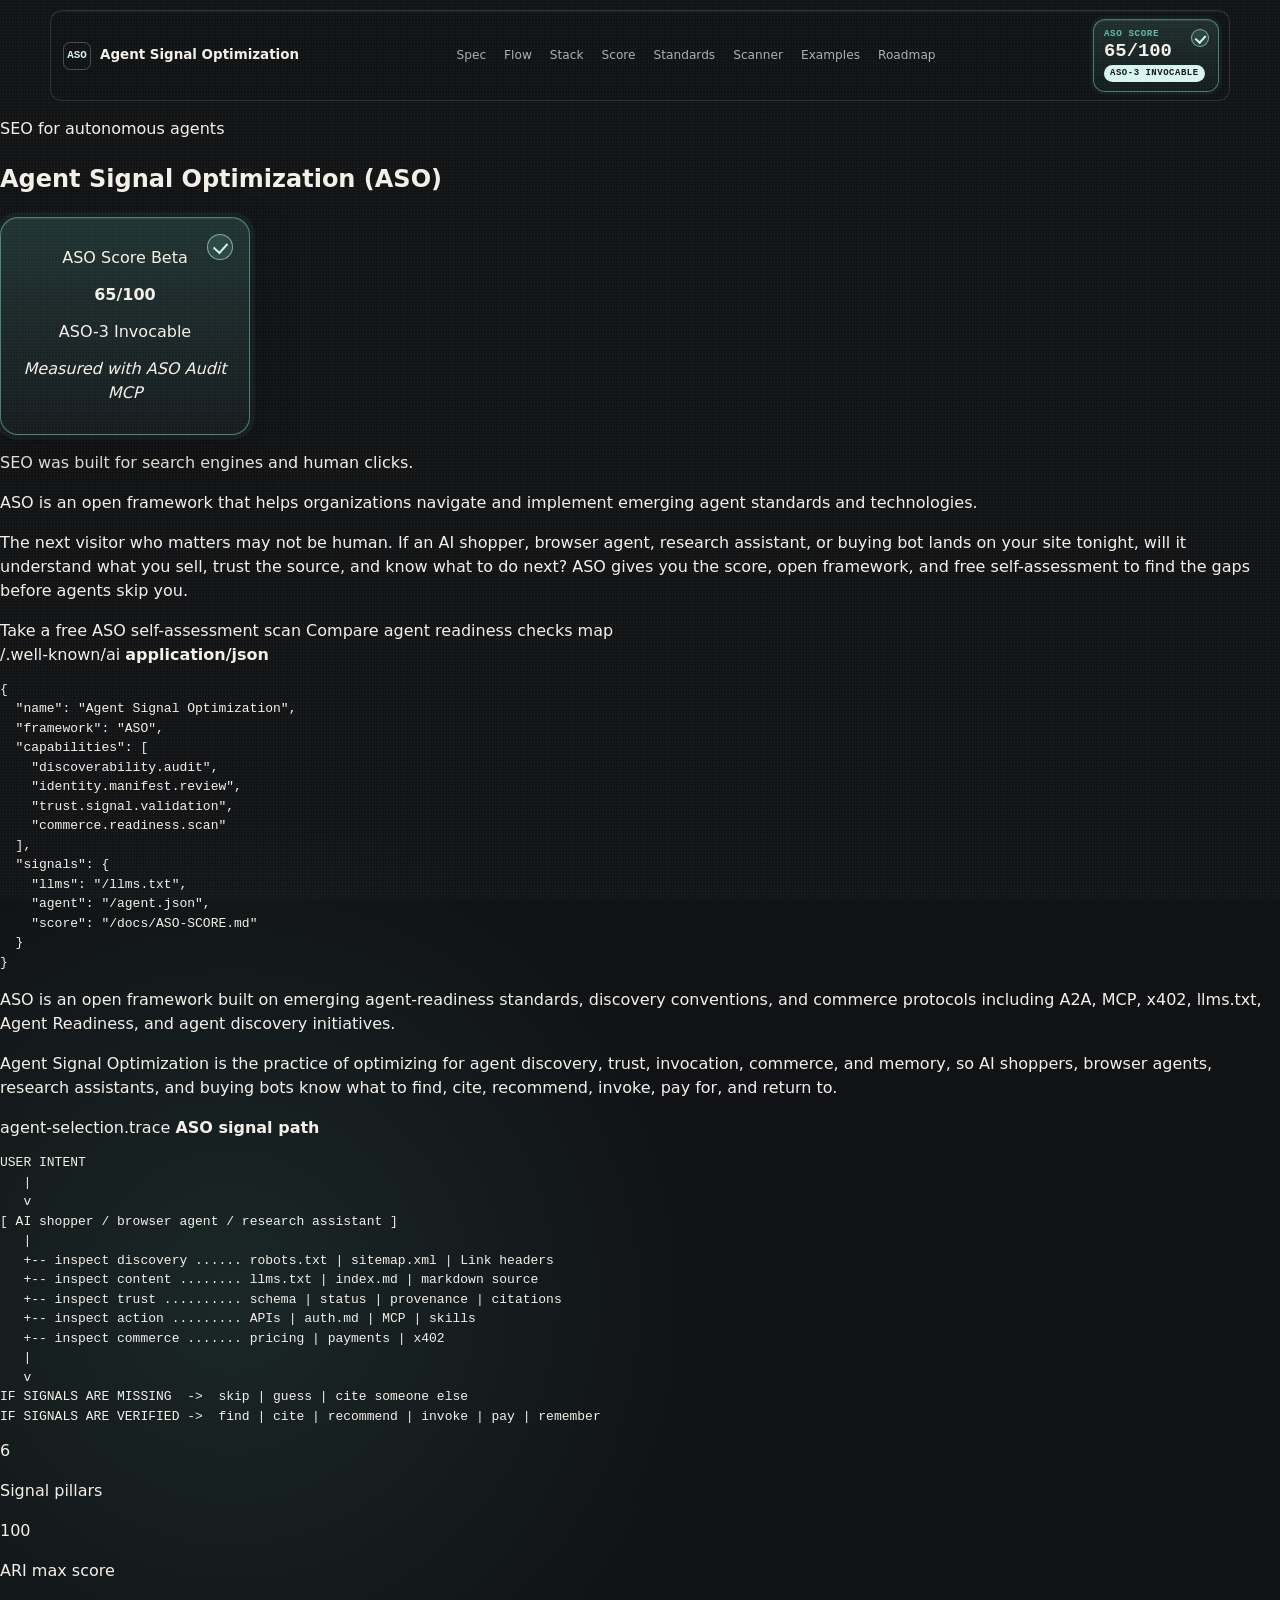
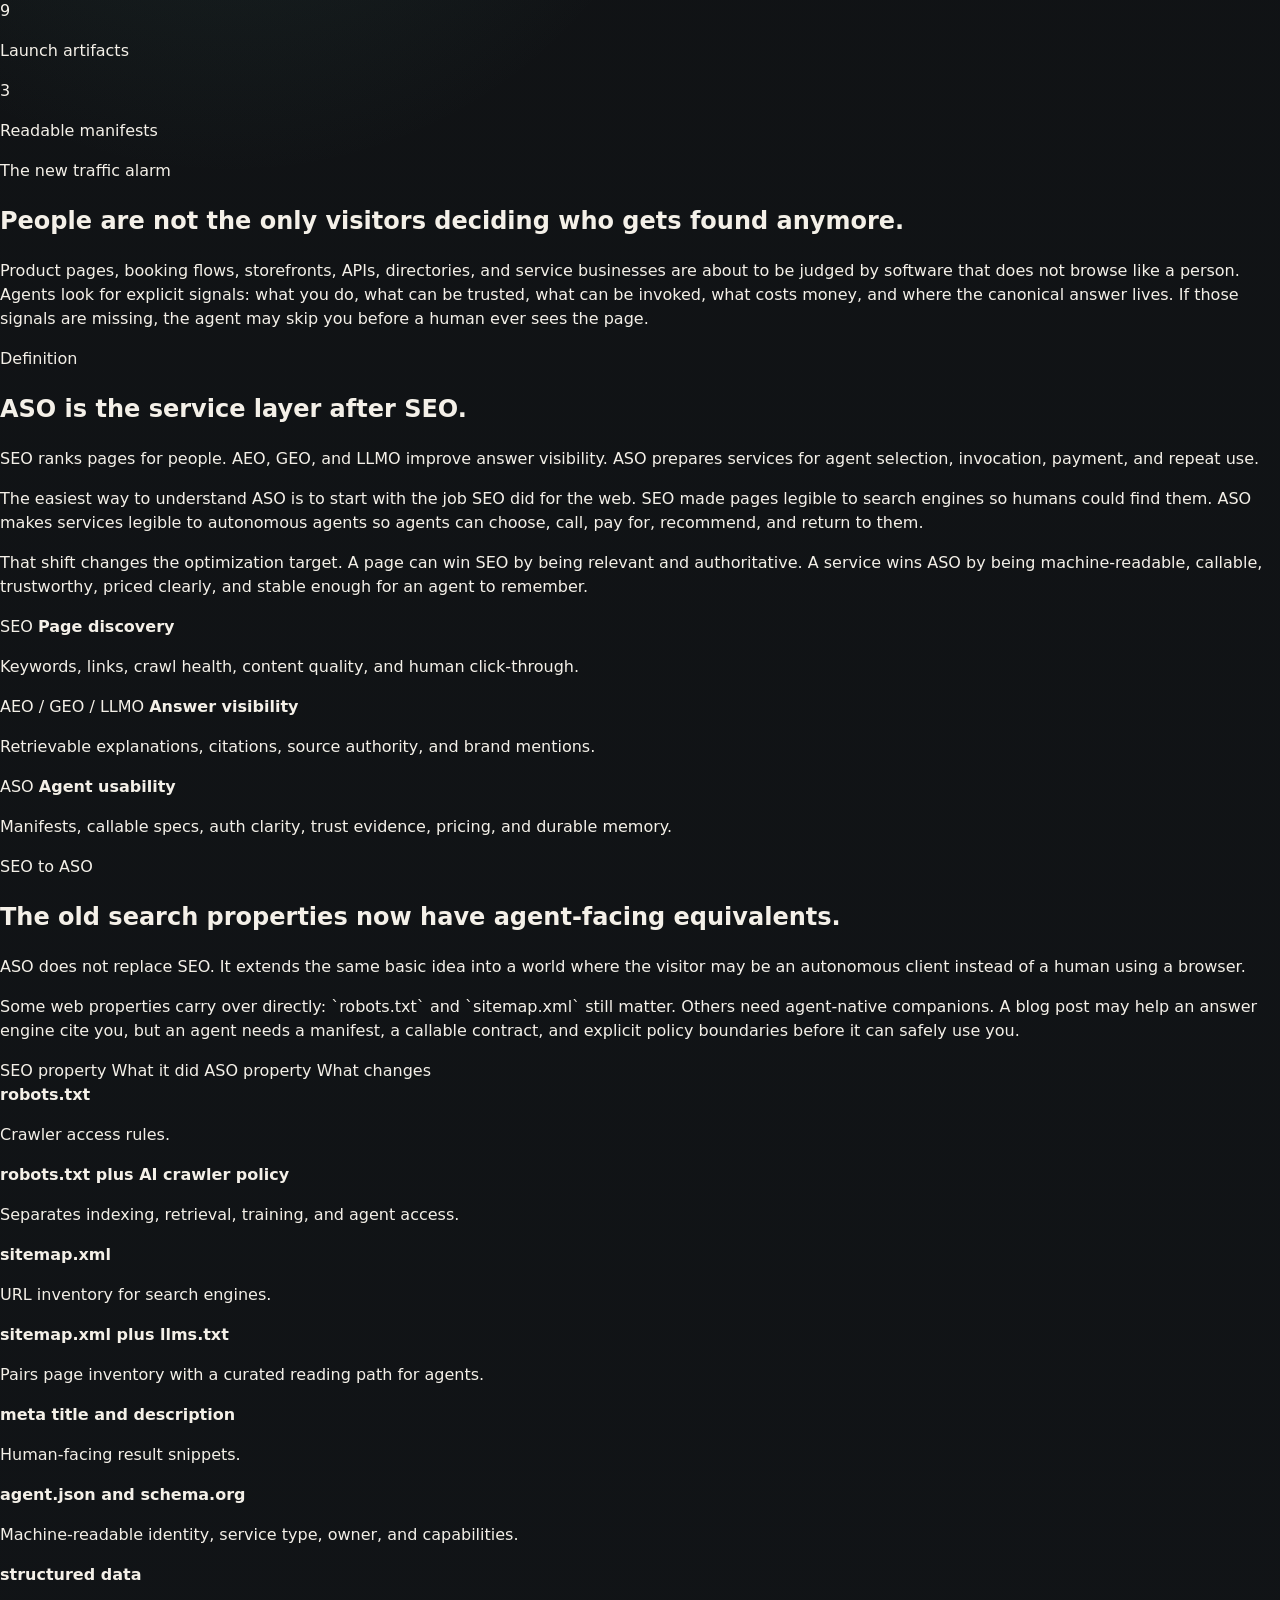
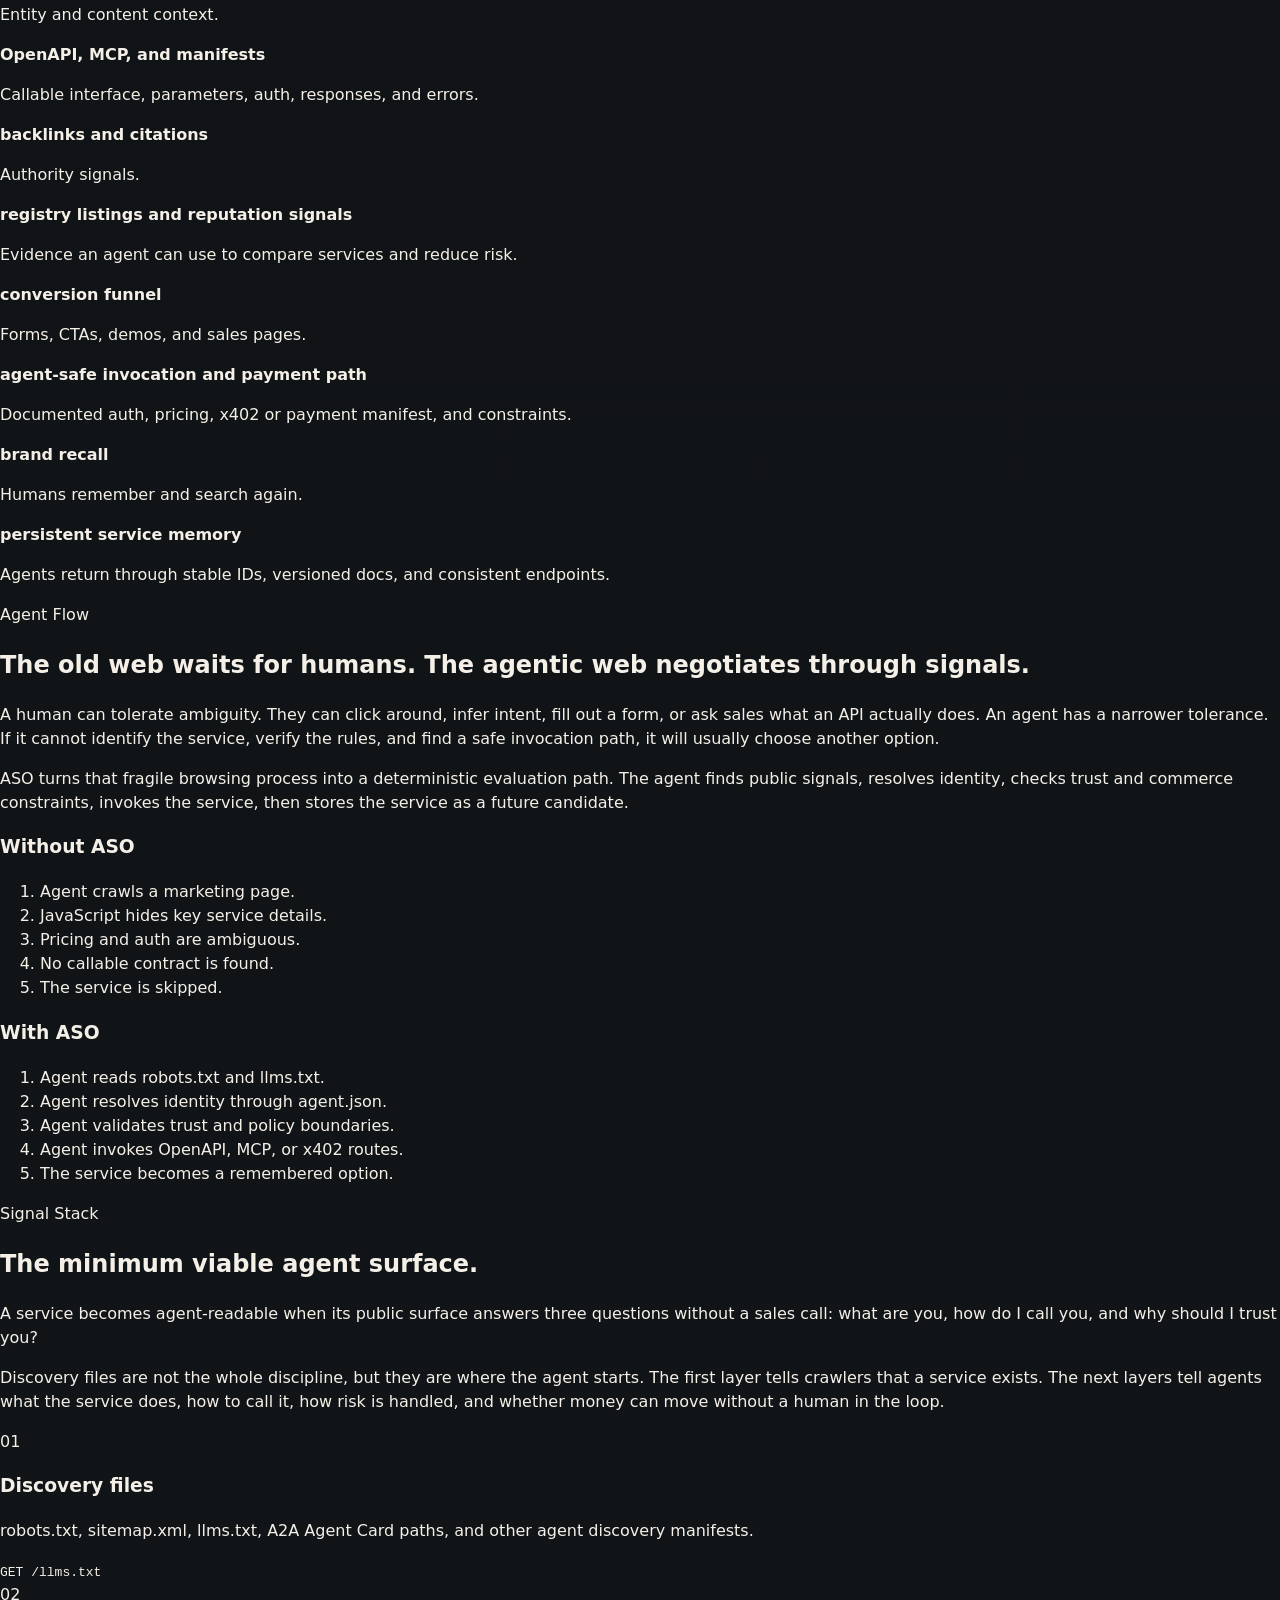
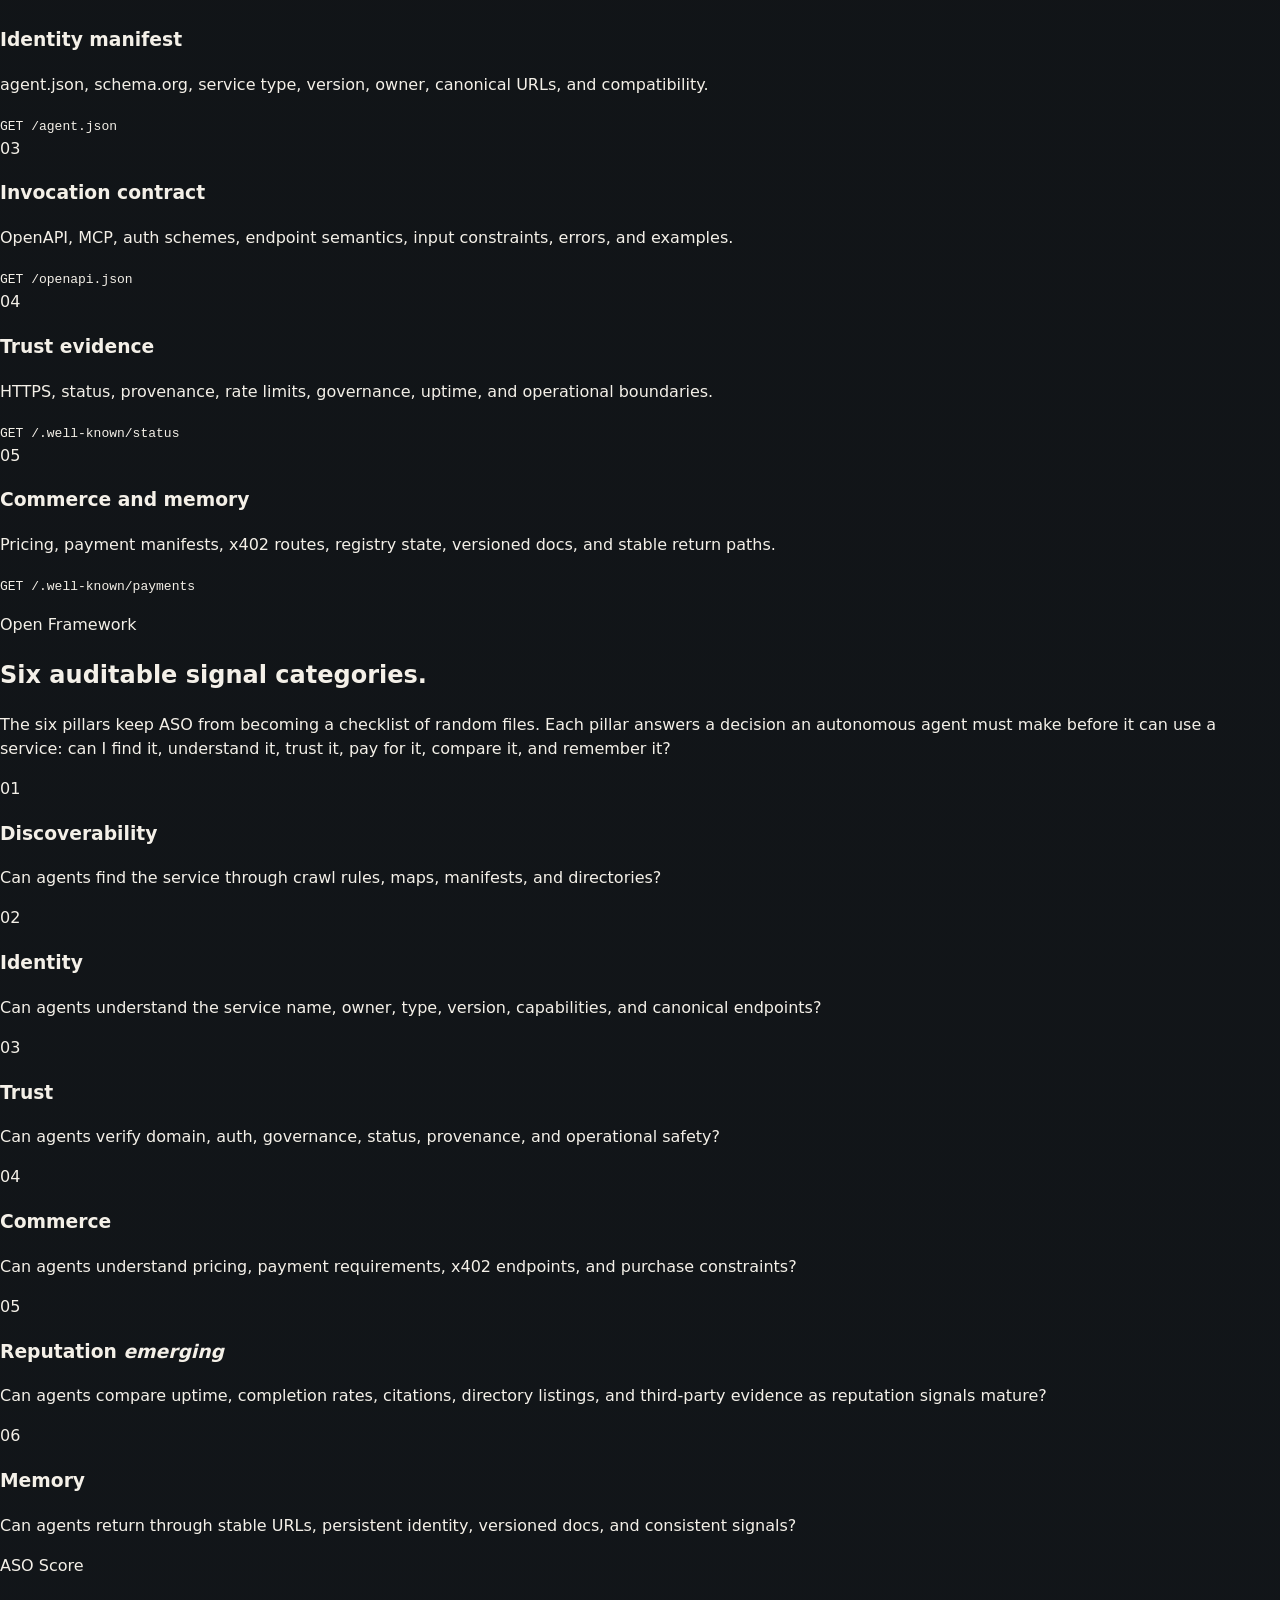
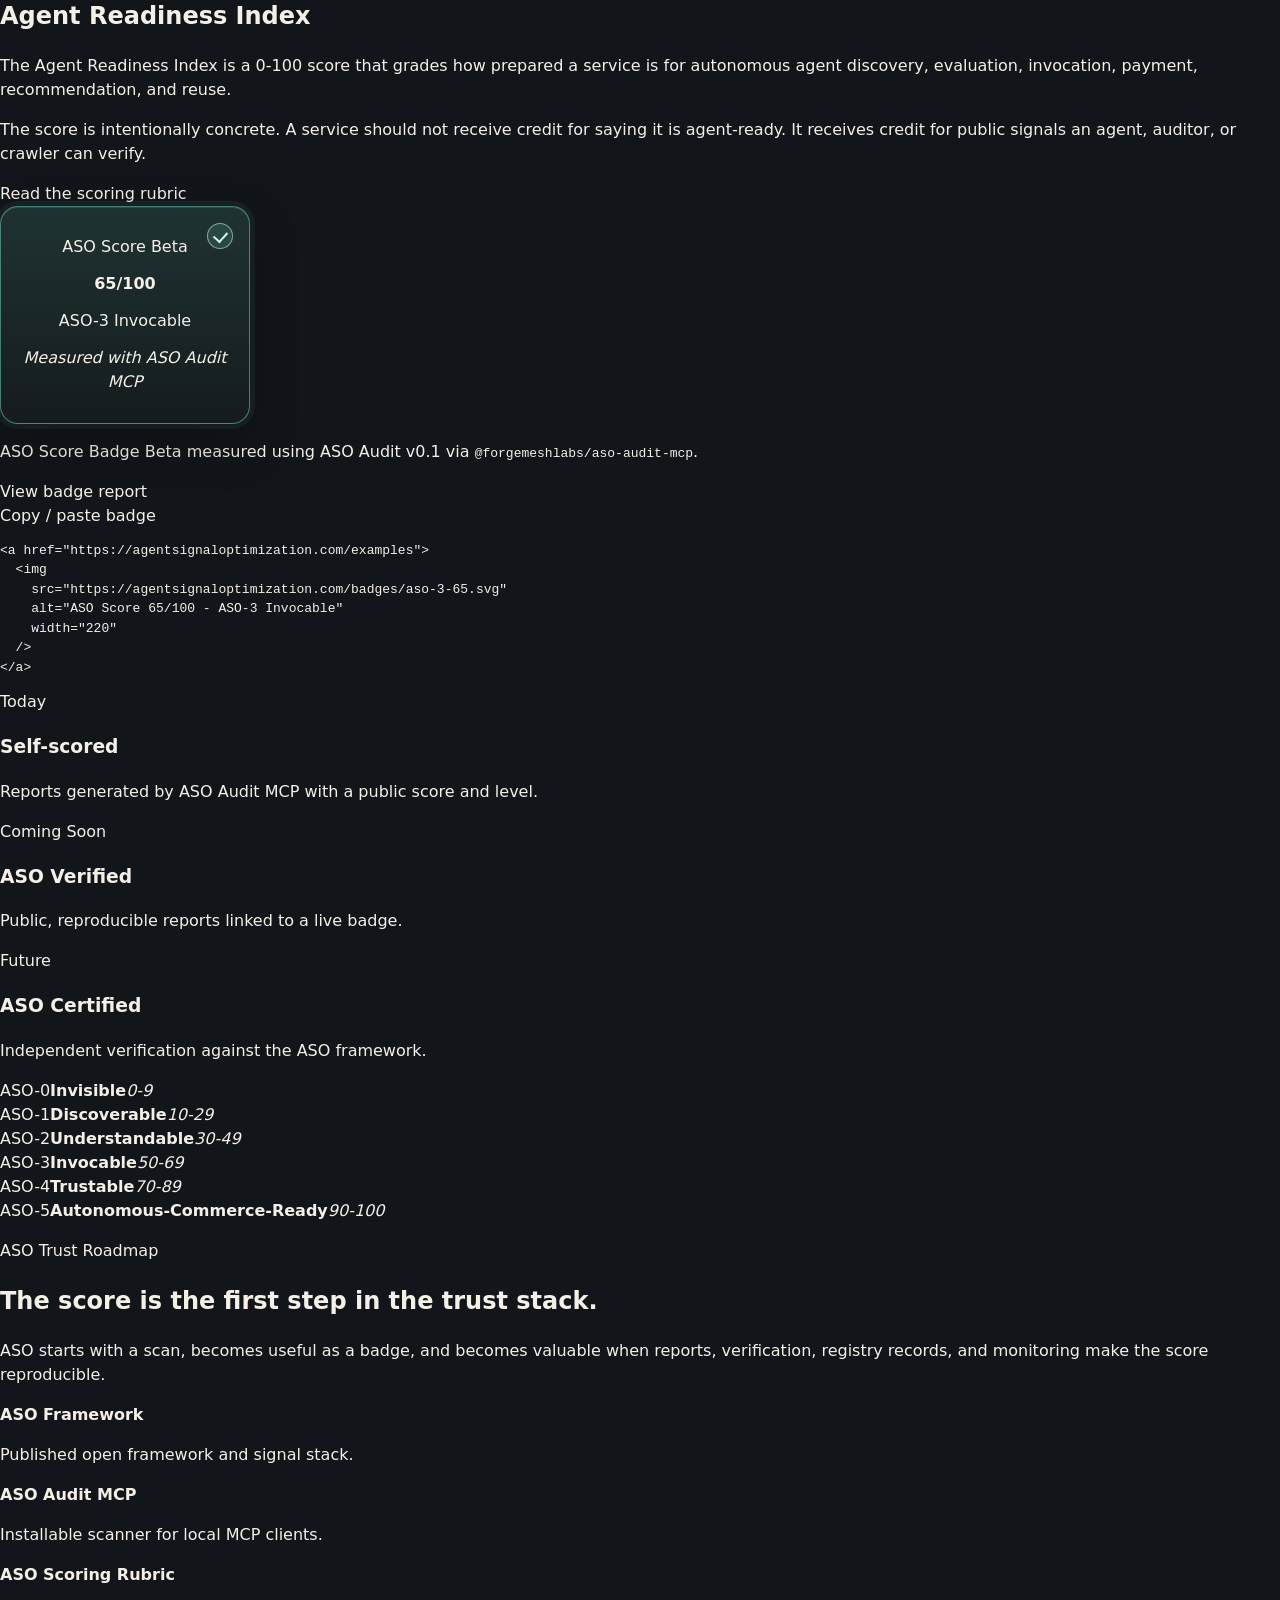
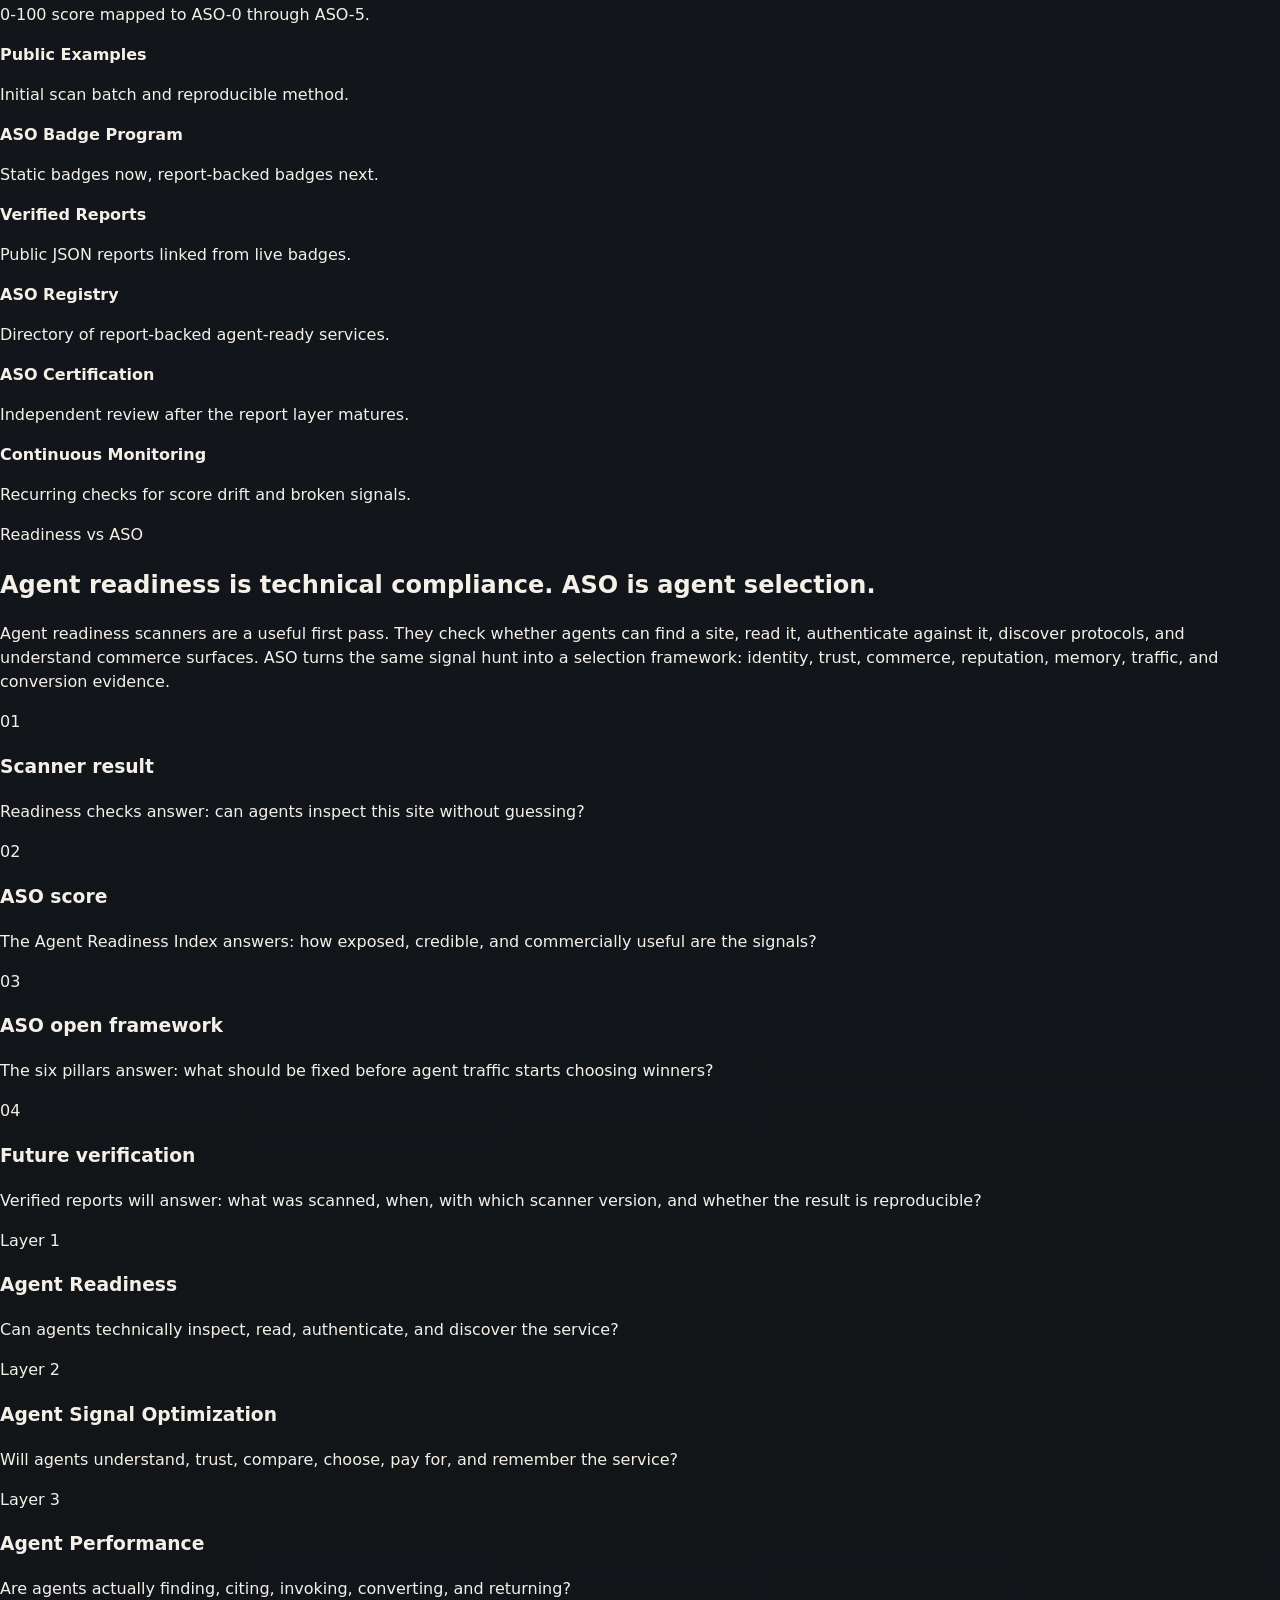
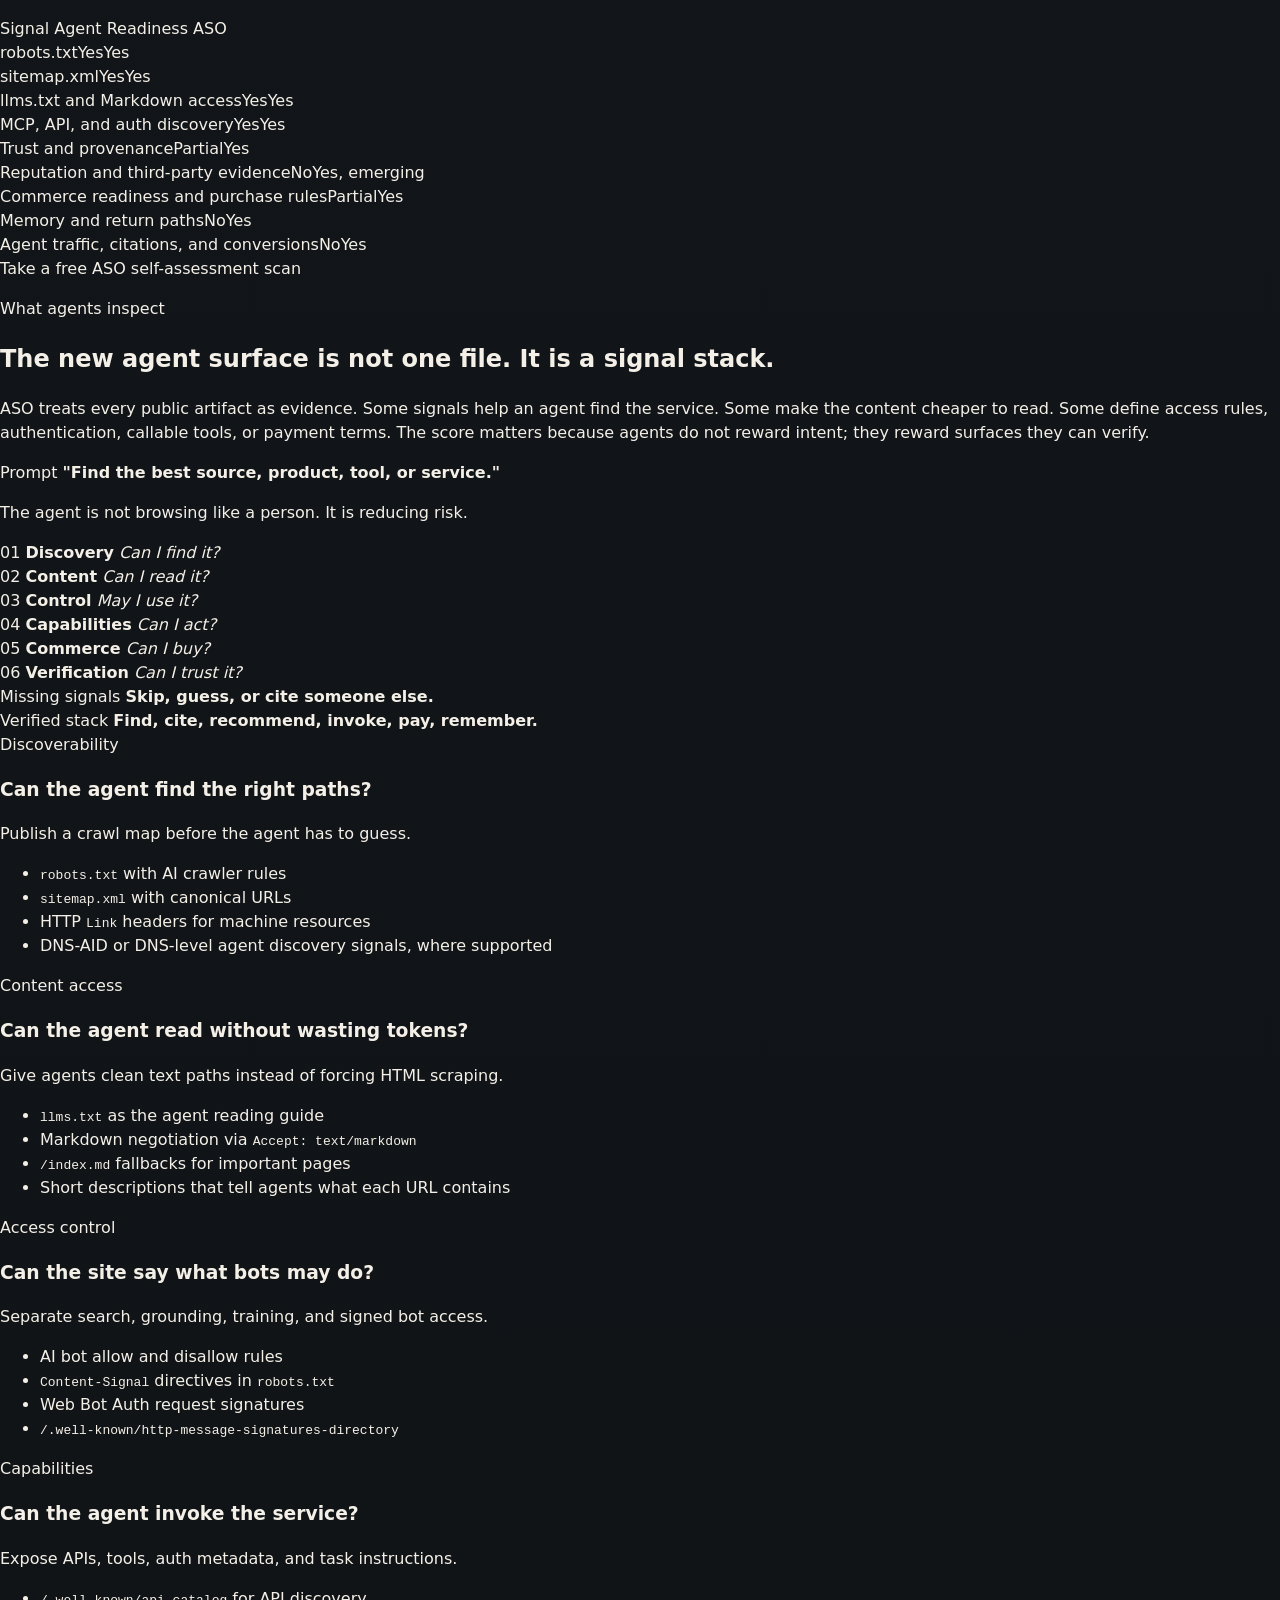
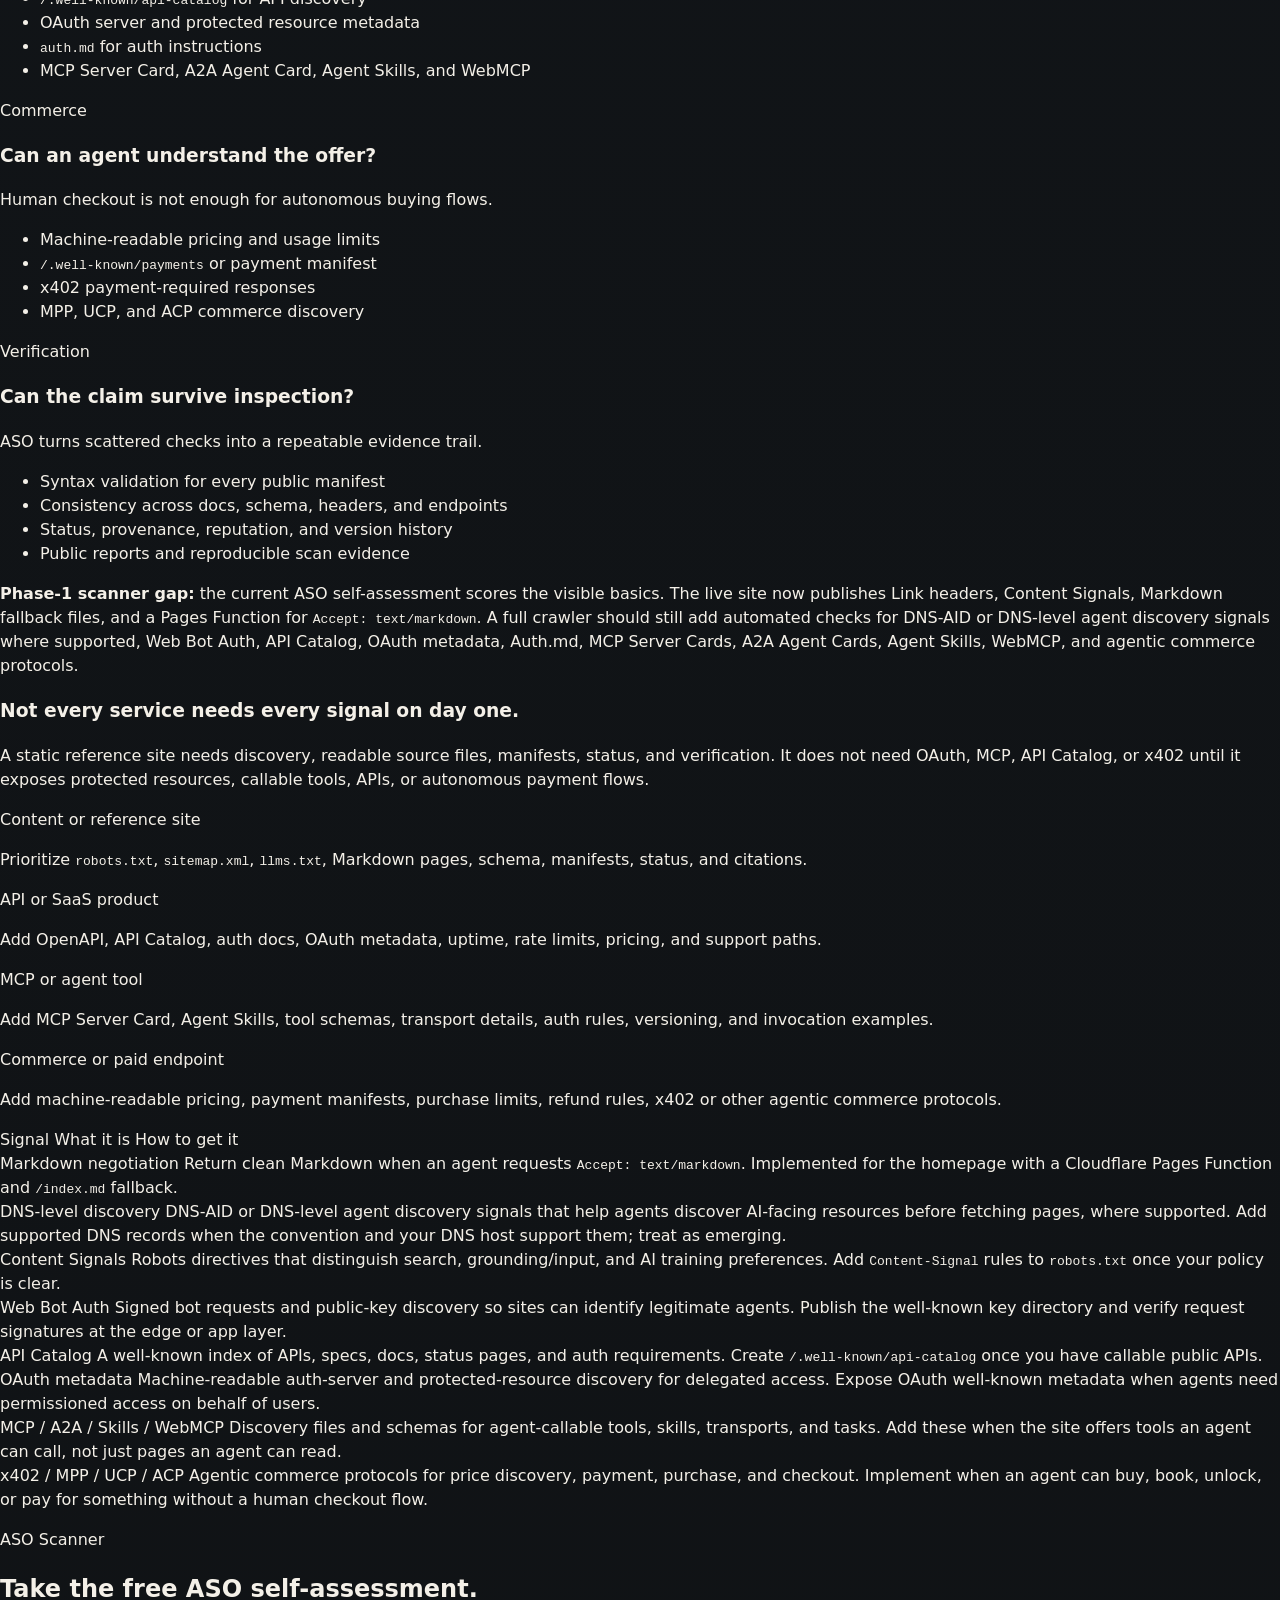
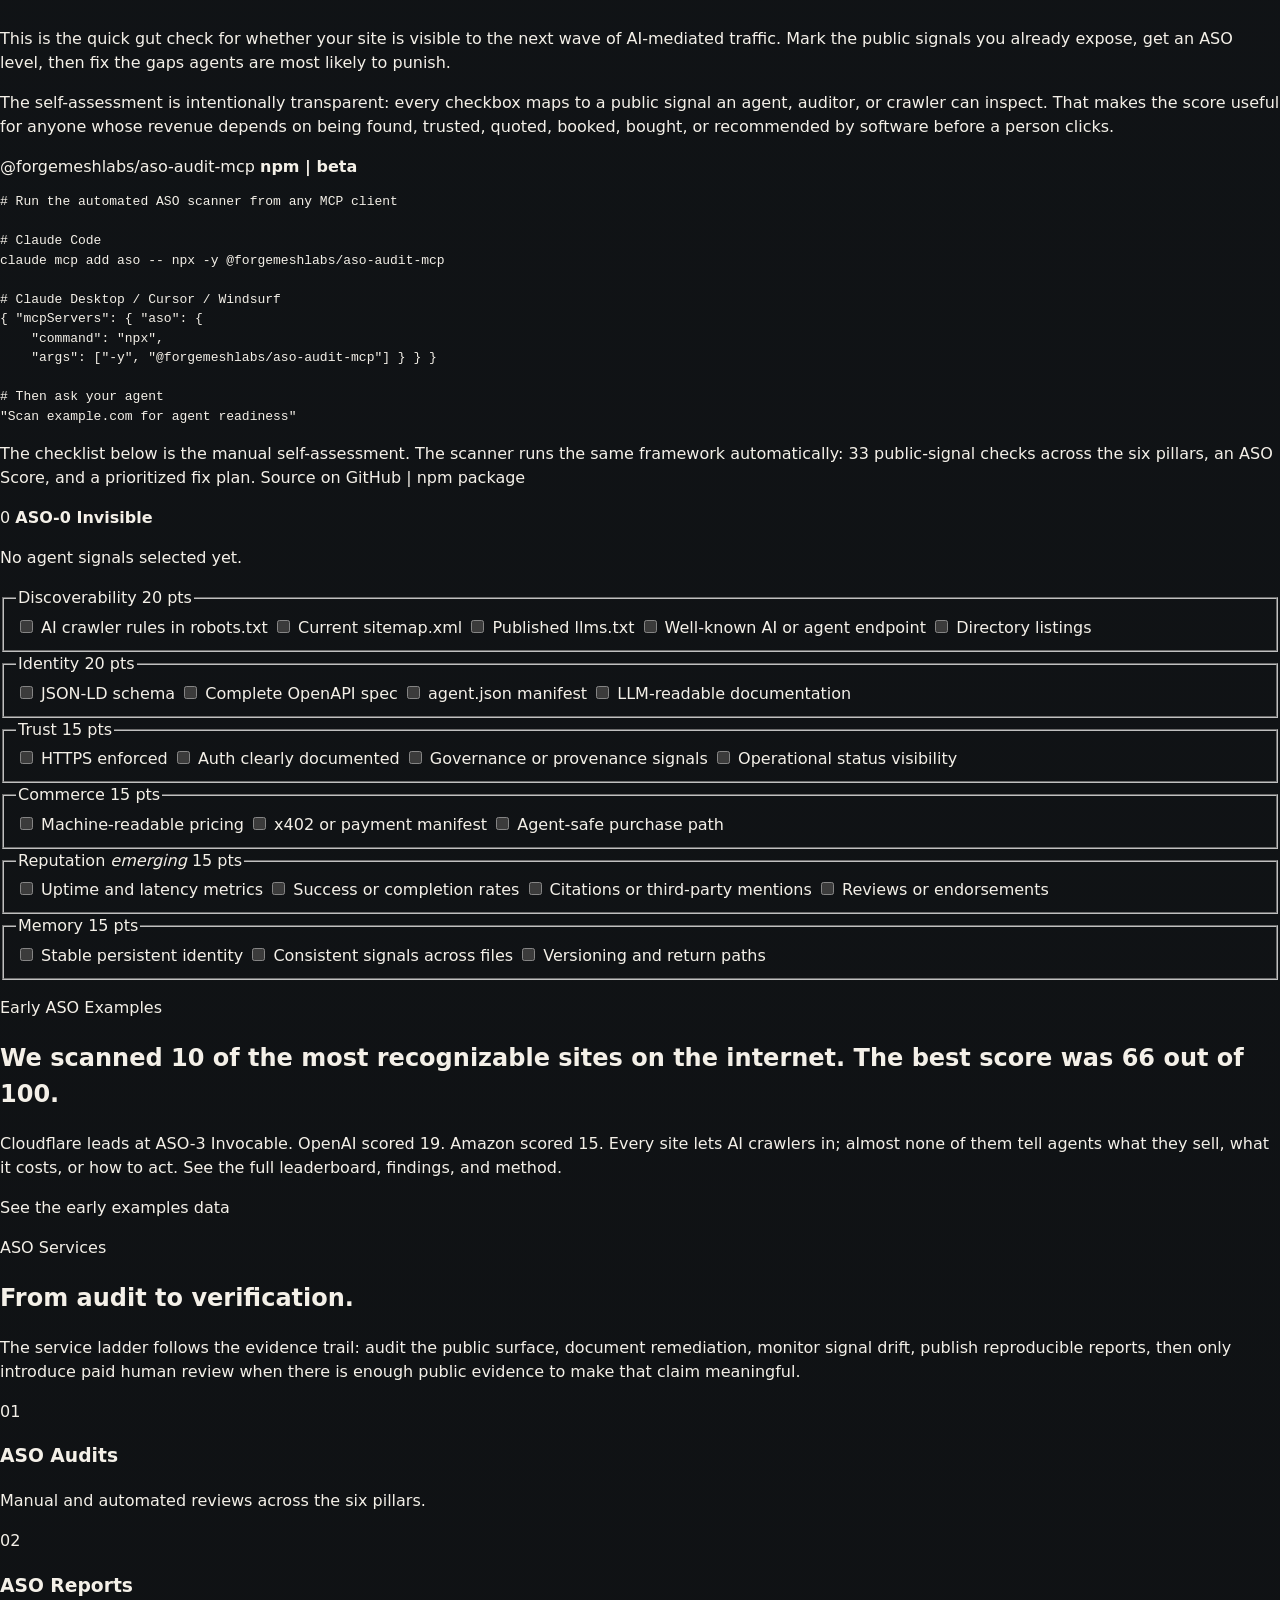
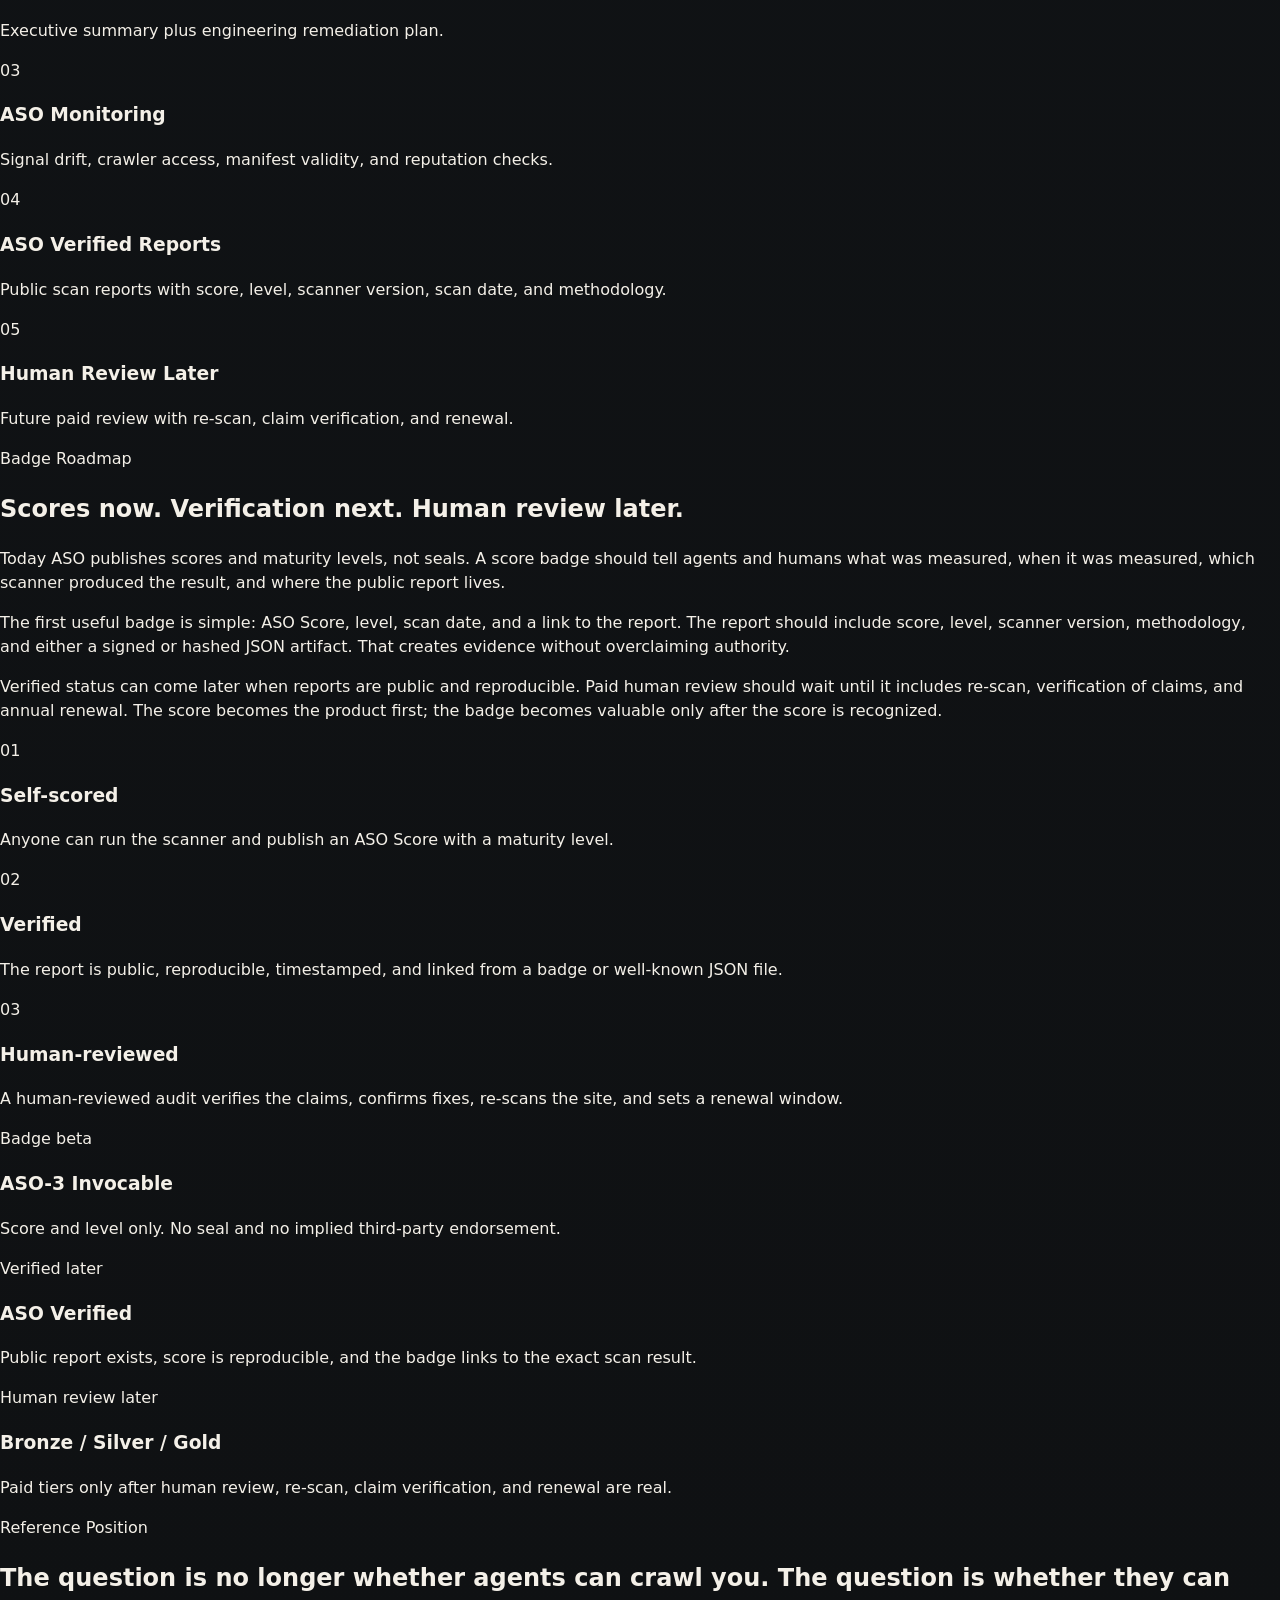
==== commit 56b72213: "feat: make ASO badge feel like trust seal" ====
--- a/index.html
+++ b/index.html
@@ -71,11 +71,13 @@
         <a href="#standards">Standards</a>
         <a href="#scanner">Scanner</a>
         <a href="/examples">Examples</a>
-        <a href="#roadmap">Roadmap</a>
+        <a href="#trust-roadmap">Roadmap</a>
       </nav>
-      <a class="nav-score-badge" href="/.well-known/aso-report.json" aria-label="ASO Score: 65 out of 100, ASO-3 Invocable">
-        <span>ASO-3</span>
+      <a class="nav-score-badge" href="#score" aria-label="ASO Score: 65 out of 100, ASO-3 Invocable">
+        <span class="nav-score-label">ASO Score</span>
         <strong>65/100</strong>
+        <span class="nav-score-level">ASO-3 Invocable</span>
+        <span class="nav-score-mobile">ASO 65</span>
       </a>
     </header>
 
@@ -86,9 +88,10 @@
             <p class="eyebrow">SEO for autonomous agents</p>
             <h1>Agent Signal Optimization (ASO)</h1>
             <a class="aso-badge hero-score-badge" href="/.well-known/aso-report.json" aria-label="ASO Score: 65 out of 100, ASO-3 Invocable">
-              <span>ASO-3</span>
-              <strong>Invocable</strong>
-              <em>65/100</em>
+              <span class="badge-label">ASO Score Beta</span>
+              <strong class="badge-score">65/100</strong>
+              <span class="badge-level">ASO-3 Invocable</span>
+              <em class="badge-note">Measured with ASO Audit MCP</em>
             </a>
             <p class="definition">
               SEO was built for search engines and human clicks.
@@ -493,9 +496,10 @@
         <div class="score-panel">
           <div class="score-badge-card" aria-label="Example ASO Score Badge Beta">
             <a class="aso-badge" href="/.well-known/aso-report.json" aria-label="ASO Score: 65 out of 100, ASO-3 Invocable">
-              <span>ASO-3</span>
-              <strong>Invocable</strong>
-              <em>65/100</em>
+              <span class="badge-label">ASO Score Beta</span>
+              <strong class="badge-score">65/100</strong>
+              <span class="badge-level">ASO-3 Invocable</span>
+              <em class="badge-note">Measured with ASO Audit MCP</em>
             </a>
             <p><span>ASO Score Badge Beta</span> measured using ASO Audit v0.1 via <code>@forgemeshlabs/aso-audit-mcp</code>.</p>
             <a href="/.well-known/aso-report.json">View badge report</a>
@@ -510,6 +514,23 @@
   /&gt;
 &lt;/a&gt;</code></pre>
           </div>
+          <div class="score-progression" aria-label="ASO score to trust progression">
+            <article>
+              <span>Today</span>
+              <h3>Self-scored</h3>
+              <p>Reports generated by ASO Audit MCP with a public score and level.</p>
+            </article>
+            <article>
+              <span>Coming Soon</span>
+              <h3>ASO Verified</h3>
+              <p>Public, reproducible reports linked to a live badge.</p>
+            </article>
+            <article>
+              <span>Future</span>
+              <h3>ASO Certified</h3>
+              <p>Independent verification against the ASO framework.</p>
+            </article>
+          </div>
           <div class="score-table" role="table" aria-label="ASO maturity levels">
             <div role="row"><span>ASO-0</span><strong>Invisible</strong><em>0-9</em></div>
             <div role="row"><span>ASO-1</span><strong>Discoverable</strong><em>10-29</em></div>
@@ -518,6 +539,29 @@
             <div role="row"><span>ASO-4</span><strong>Trustable</strong><em>70-89</em></div>
             <div role="row"><span>ASO-5</span><strong>Autonomous-Commerce-Ready</strong><em>90-100</em></div>
           </div>
+        </div>
+      </section>
+
+      <section class="band trust-roadmap" id="trust-roadmap">
+        <div class="section-heading align-left">
+          <p class="section-label">ASO Trust Roadmap</p>
+          <h2>The score is the first step in the trust stack.</h2>
+          <p>
+            ASO starts with a scan, becomes useful as a badge, and becomes
+            valuable when reports, verification, registry records, and
+            monitoring make the score reproducible.
+          </p>
+        </div>
+        <div class="trust-roadmap-grid" aria-label="ASO trust roadmap status">
+          <article class="is-done"><span></span><strong>ASO Framework</strong><p>Published open framework and signal stack.</p></article>
+          <article class="is-done"><span></span><strong>ASO Audit MCP</strong><p>Installable scanner for local MCP clients.</p></article>
+          <article class="is-done"><span></span><strong>ASO Scoring Rubric</strong><p>0-100 score mapped to ASO-0 through ASO-5.</p></article>
+          <article class="is-done"><span></span><strong>Public Examples</strong><p>Initial scan batch and reproducible method.</p></article>
+          <article><span></span><strong>ASO Badge Program</strong><p>Static badges now, report-backed badges next.</p></article>
+          <article><span></span><strong>Verified Reports</strong><p>Public JSON reports linked from live badges.</p></article>
+          <article><span></span><strong>ASO Registry</strong><p>Directory of report-backed agent-ready services.</p></article>
+          <article><span></span><strong>ASO Certification</strong><p>Independent review after the report layer matures.</p></article>
+          <article><span></span><strong>Continuous Monitoring</strong><p>Recurring checks for score drift and broken signals.</p></article>
         </div>
       </section>
 
--- a/styles.css
+++ b/styles.css
@@ -73,38 +73,94 @@
 
 .nav-score-badge {
   flex: 0 0 auto;
-  display: inline-grid;
-  grid-template-columns: auto auto;
-  align-items: center;
-  gap: 7px;
-  padding: 7px 9px;
+  position: relative;
+  display: grid;
+  min-width: 126px;
+  gap: 4px;
+  padding: 9px 10px;
   color: var(--accent-strong);
-  background: rgba(100, 185, 168, 0.11);
-  border: 1px solid rgba(100, 185, 168, 0.35);
-  border-radius: 8px;
-  font-family: var(--mono);
-  font-size: 0.72rem;
+  background:
+    linear-gradient(180deg, rgba(100, 185, 168, 0.18), rgba(100, 185, 168, 0.06)),
+    rgba(16, 18, 20, 0.84);
+  border: 1px solid rgba(100, 185, 168, 0.58);
+  border-radius: 12px;
+  font-family: var(--mono);
+  text-align: left;
   line-height: 1;
-  box-shadow: inset 0 1px 0 rgba(255, 255, 255, 0.08);
-  transition: background 360ms var(--ease), transform 360ms var(--ease), border-color 360ms var(--ease);
+  box-shadow:
+    inset 0 1px 0 rgba(255, 255, 255, 0.1),
+    0 0 0 3px rgba(100, 185, 168, 0.06);
+  transition: background 360ms var(--ease), transform 360ms var(--ease), border-color 360ms var(--ease), box-shadow 360ms var(--ease);
 }
 
 .nav-score-badge::before {
   content: "";
-  width: 6px;
-  height: 6px;
+  position: absolute;
+  top: 9px;
+  right: 9px;
+  width: 16px;
+  height: 16px;
   border-radius: 50%;
-  background: var(--accent);
-}
-
-.nav-score-badge span,
+  background: rgba(100, 185, 168, 0.18);
+  border: 1px solid rgba(214, 245, 237, 0.55);
+}
+
+.nav-score-badge::after {
+  content: "";
+  position: absolute;
+  top: 13px;
+  right: 14px;
+  width: 5px;
+  height: 8px;
+  border-right: 2px solid var(--accent-strong);
+  border-bottom: 2px solid var(--accent-strong);
+  transform: rotate(42deg);
+}
+
 .nav-score-badge strong {
-  font-weight: 760;
+  display: block;
+  color: var(--ink);
+  font-size: 1.18rem;
+  font-weight: 860;
+  letter-spacing: 0;
+}
+
+.nav-score-label,
+.nav-score-level,
+.nav-score-mobile {
+  display: block;
+  font-weight: 820;
+  letter-spacing: 0.06em;
+  text-transform: uppercase;
+}
+
+.nav-score-label {
+  padding-right: 22px;
+  color: var(--accent);
+  font-size: 0.58rem;
+}
+
+.nav-score-level {
+  justify-self: start;
+  padding: 4px 6px;
+  color: #111417;
+  background: var(--accent-strong);
+  border-radius: 999px;
+  font-size: 0.56rem;
+}
+
+.nav-score-mobile {
+  display: none;
 }
 
 .nav-score-badge:hover {
-  background: rgba(100, 185, 168, 0.18);
+  background:
+    linear-gradient(180deg, rgba(100, 185, 168, 0.26), rgba(100, 185, 168, 0.08)),
+    rgba(16, 18, 20, 0.9);
   border-color: rgba(100, 185, 168, 0.58);
+  box-shadow:
+    inset 0 1px 0 rgba(255, 255, 255, 0.12),
+    0 0 0 4px rgba(100, 185, 168, 0.1);
 }
 
 .brand {
@@ -161,22 +217,48 @@
 }
 
 .aso-badge {
+  position: relative;
   display: grid;
   place-items: center;
-  width: min(230px, 100%);
-  min-height: 184px;
-  padding: 20px;
+  width: min(250px, 100%);
+  min-height: 218px;
+  padding: 22px;
   text-align: center;
   color: var(--ink);
   background:
-    linear-gradient(180deg, rgba(244, 240, 232, 0.09), rgba(244, 240, 232, 0.015)),
+    linear-gradient(180deg, rgba(100, 185, 168, 0.17), rgba(244, 240, 232, 0.018)),
     #11171a;
-  border: 1px solid rgba(100, 185, 168, 0.48);
-  border-radius: 14px;
+  border: 1px solid rgba(100, 185, 168, 0.62);
+  border-radius: 18px;
   box-shadow:
     inset 0 1px 0 rgba(255, 255, 255, 0.1),
-    0 18px 44px rgba(0, 0, 0, 0.24);
+    0 0 0 5px rgba(100, 185, 168, 0.07),
+    0 20px 48px rgba(0, 0, 0, 0.26);
   transition: border-color 360ms var(--ease), transform 360ms var(--ease), background 360ms var(--ease);
+}
+
+.aso-badge::before {
+  content: "";
+  position: absolute;
+  top: 16px;
+  right: 16px;
+  width: 24px;
+  height: 24px;
+  border-radius: 50%;
+  background: rgba(100, 185, 168, 0.18);
+  border: 1px solid rgba(214, 245, 237, 0.55);
+}
+
+.aso-badge::after {
+  content: "";
+  position: absolute;
+  top: 22px;
+  right: 24px;
+  width: 7px;
+  height: 11px;
+  border-right: 2px solid var(--accent-strong);
+  border-bottom: 2px solid var(--accent-strong);
+  transform: rotate(42deg);
 }
 
 .aso-badge:hover {
@@ -184,39 +266,53 @@
   background:
     linear-gradient(180deg, rgba(100, 185, 168, 0.18), rgba(244, 240, 232, 0.025)),
     #11171a;
-}
-
-.aso-badge span,
-.aso-badge strong,
-.aso-badge em {
+.badge-label,
+.badge-score,
+.badge-level,
+.badge-note {
   display: block;
   font-family: var(--mono);
   font-style: normal;
+  text-transform: uppercase;
+}
+
+.badge-label {
+  padding-right: 30px;
+  color: var(--accent-strong);
+  font-size: 0.78rem;
   font-weight: 820;
-  letter-spacing: 0.04em;
-  text-transform: uppercase;
-}
-
-.aso-badge span {
-  color: var(--accent-strong);
-  font-size: clamp(2rem, 4.5vw, 3.25rem);
+  letter-spacing: 0.08em;
+}
+
+.badge-score {
+  margin-top: 16px;
+  color: var(--ink);
+  font-size: clamp(2.5rem, 5vw, 4rem);
+  font-weight: 880;
+  letter-spacing: 0;
   line-height: 0.9;
 }
 
-.aso-badge strong {
-  margin-top: 8px;
-  color: var(--accent);
-  font-size: 0.94rem;
-}
-
-.aso-badge em {
-  margin-top: 28px;
-  padding-top: 16px;
+.badge-level {
+  margin-top: 16px;
+  padding: 7px 10px;
+  color: #111417;
+  background: var(--accent-strong);
+  border-radius: 999px;
+  font-size: 0.78rem;
+  font-weight: 860;
+  letter-spacing: 0.06em;
+}
+
+.badge-note {
+  margin-top: 18px;
+  padding-top: 14px;
   width: 100%;
-  color: var(--ink);
+  color: var(--muted);
   border-top: 1px solid rgba(244, 240, 232, 0.14);
-  font-size: clamp(1.5rem, 3vw, 2.35rem);
-  line-height: 1;
+  font-size: 0.68rem;
+  font-weight: 760;
+  letter-spacing: 0.08em;
 }
 
 .hero-score-badge {
@@ -997,6 +1093,47 @@
   line-height: 1.55;
 }
 
+.score-progression {
+  display: grid;
+  grid-template-columns: repeat(3, minmax(0, 1fr));
+  overflow: hidden;
+  background: rgba(244, 240, 232, 0.035);
+  border: 1px solid var(--line);
+  border-radius: 16px;
+}
+
+.score-progression article {
+  padding: 16px;
+  border-right: 1px solid var(--line);
+}
+
+.score-progression article:last-child {
+  border-right: 0;
+}
+
+.score-progression span {
+  display: block;
+  margin-bottom: 12px;
+  color: var(--accent);
+  font-family: var(--mono);
+  font-size: 0.68rem;
+  font-weight: 820;
+  letter-spacing: 0.06em;
+  text-transform: uppercase;
+}
+
+.score-progression h3 {
+  margin-bottom: 7px;
+  font-size: 0.94rem;
+}
+
+.score-progression p {
+  margin: 0;
+  color: var(--muted);
+  font-size: 0.84rem;
+  line-height: 1.55;
+}
+
 .score-table {
   overflow: hidden;
   background: rgba(244, 240, 232, 0.04);
@@ -1029,6 +1166,79 @@
 
 .score-table strong {
   overflow-wrap: anywhere;
+}
+
+.trust-roadmap {
+  background:
+    linear-gradient(180deg, rgba(100, 185, 168, 0.06), transparent 32rem),
+    #111417;
+}
+
+.trust-roadmap-grid {
+  width: min(1180px, 100%);
+  margin: 0 auto;
+  display: grid;
+  grid-template-columns: repeat(3, minmax(0, 1fr));
+  border: 1px solid var(--line);
+  border-radius: 22px;
+  overflow: hidden;
+}
+
+.trust-roadmap-grid article {
+  display: grid;
+  grid-template-columns: 22px minmax(0, 1fr);
+  gap: 8px 12px;
+  padding: 18px;
+  background: rgba(244, 240, 232, 0.025);
+  border-right: 1px solid var(--line);
+  border-bottom: 1px solid var(--line);
+}
+
+.trust-roadmap-grid article:nth-child(3n) {
+  border-right: 0;
+}
+
+.trust-roadmap-grid article:nth-last-child(-n + 3) {
+  border-bottom: 0;
+}
+
+.trust-roadmap-grid span {
+  position: relative;
+  grid-row: span 2;
+  width: 22px;
+  height: 22px;
+  margin-top: 1px;
+  border: 1px solid var(--line-strong);
+  border-radius: 7px;
+  background: rgba(16, 18, 20, 0.72);
+}
+
+.trust-roadmap-grid .is-done span {
+  background: rgba(100, 185, 168, 0.18);
+  border-color: rgba(100, 185, 168, 0.62);
+}
+
+.trust-roadmap-grid .is-done span::after {
+  content: "";
+  position: absolute;
+  top: 4px;
+  left: 7px;
+  width: 5px;
+  height: 10px;
+  border-right: 2px solid var(--accent-strong);
+  border-bottom: 2px solid var(--accent-strong);
+  transform: rotate(42deg);
+}
+
+.trust-roadmap-grid strong {
+  color: var(--ink);
+}
+
+.trust-roadmap-grid p {
+  grid-column: 2;
+  margin: 0;
+  color: var(--muted);
+  font-size: 0.88rem;
 }
 
 .text-link {
@@ -1723,6 +1933,15 @@
 
   nav {
     justify-content: flex-start;
+  }
+
+  .nav-score-badge {
+    min-width: 0;
+    grid-template-columns: auto;
+  }
+
+  .nav-score-badge strong {
+    font-size: 1rem;
   }
 
   .hero-grid,
@@ -1737,8 +1956,23 @@
   .signal-graphic,
   .standards-grid,
   .applicability-panel,
-  .applicability-grid {
+  .applicability-grid,
+  .score-progression,
+  .trust-roadmap-grid {
     grid-template-columns: 1fr;
+  }
+
+  .score-progression article,
+  .trust-roadmap-grid article,
+  .trust-roadmap-grid article:nth-child(3n),
+  .trust-roadmap-grid article:nth-last-child(-n + 3) {
+    border-right: 0;
+    border-bottom: 1px solid var(--line);
+  }
+
+  .score-progression article:last-child,
+  .trust-roadmap-grid article:last-child {
+    border-bottom: 0;
   }
 
   .compare-grid article,
@@ -1857,6 +2091,25 @@
     border-bottom: 0;
   }
 
+  .nav-score-badge {
+    display: inline-flex;
+    min-height: 34px;
+    align-items: center;
+    padding: 8px 36px 8px 10px;
+  }
+
+  .nav-score-label,
+  .nav-score-level,
+  .nav-score-badge strong {
+    display: none;
+  }
+
+  .nav-score-mobile {
+    display: block;
+    color: var(--accent-strong);
+    font-size: 0.72rem;
+  }
+
   .score-table div {
     grid-template-columns: 1fr;
   }
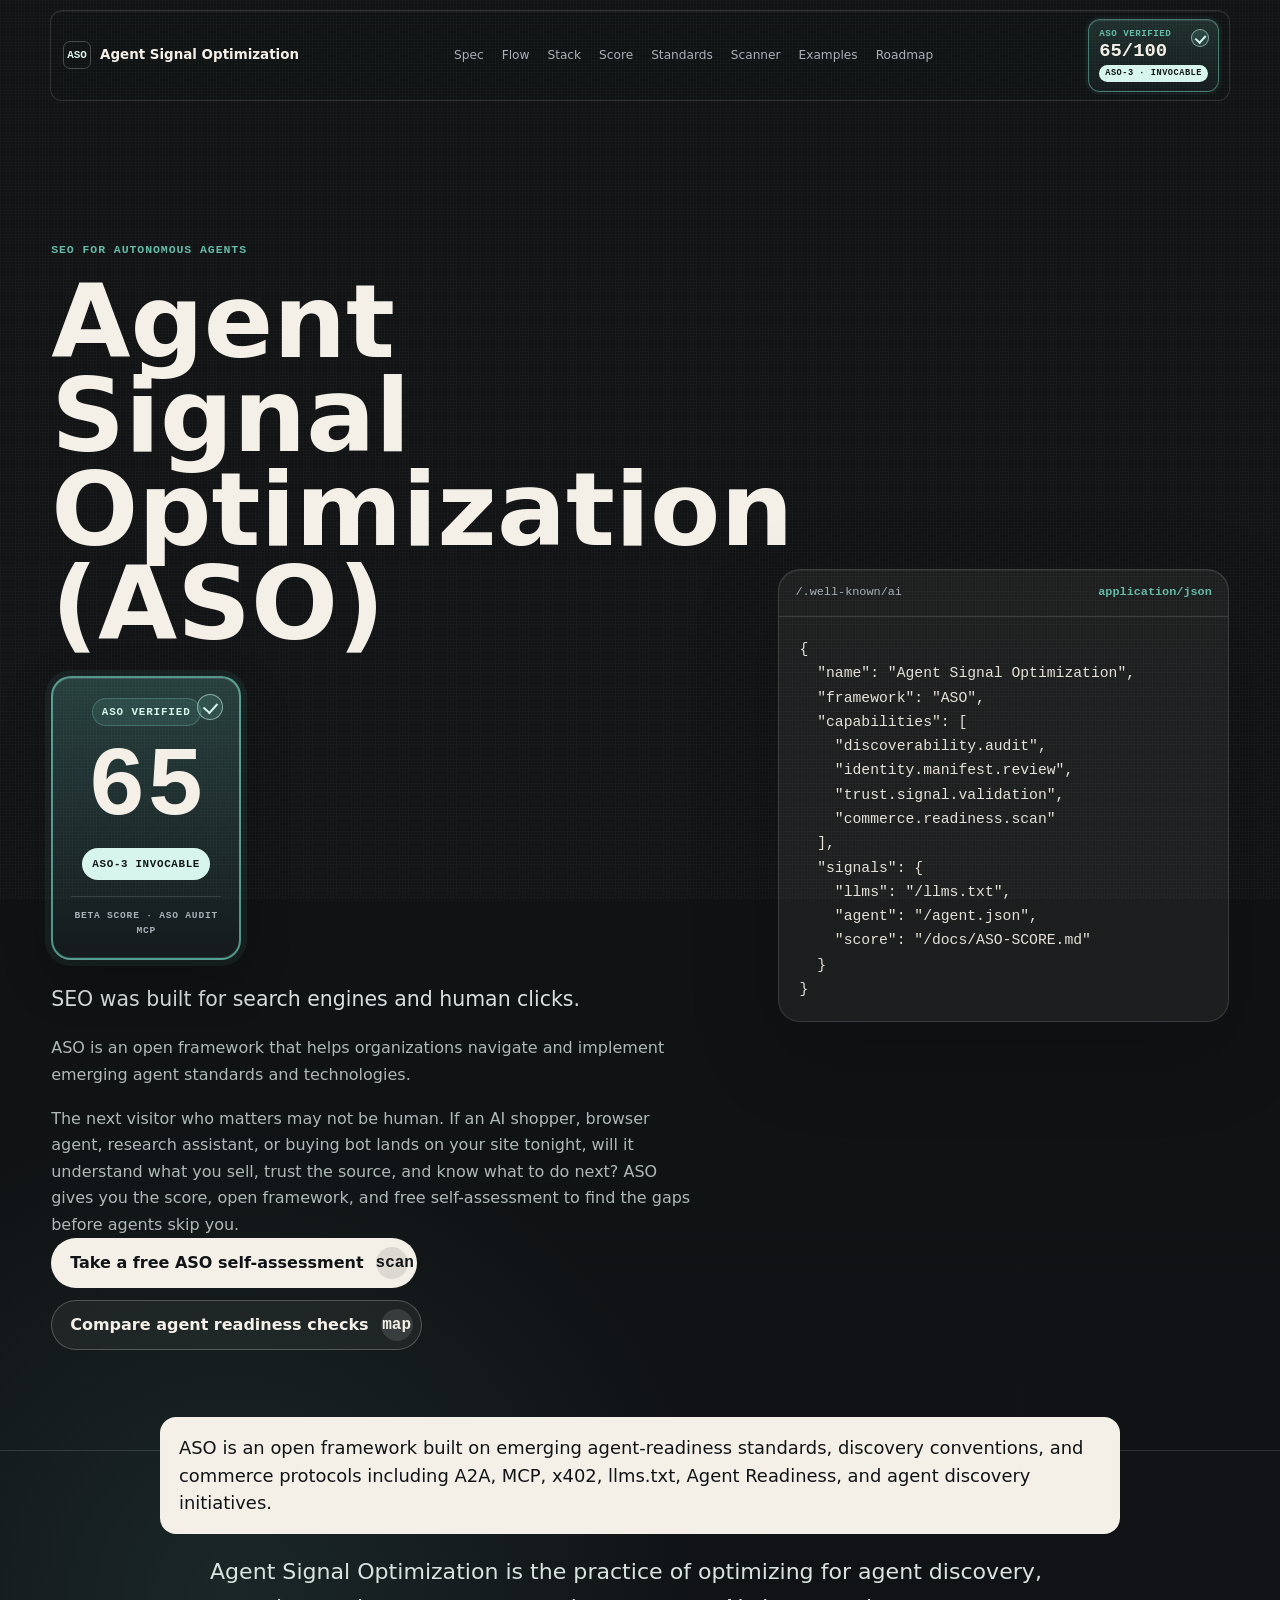
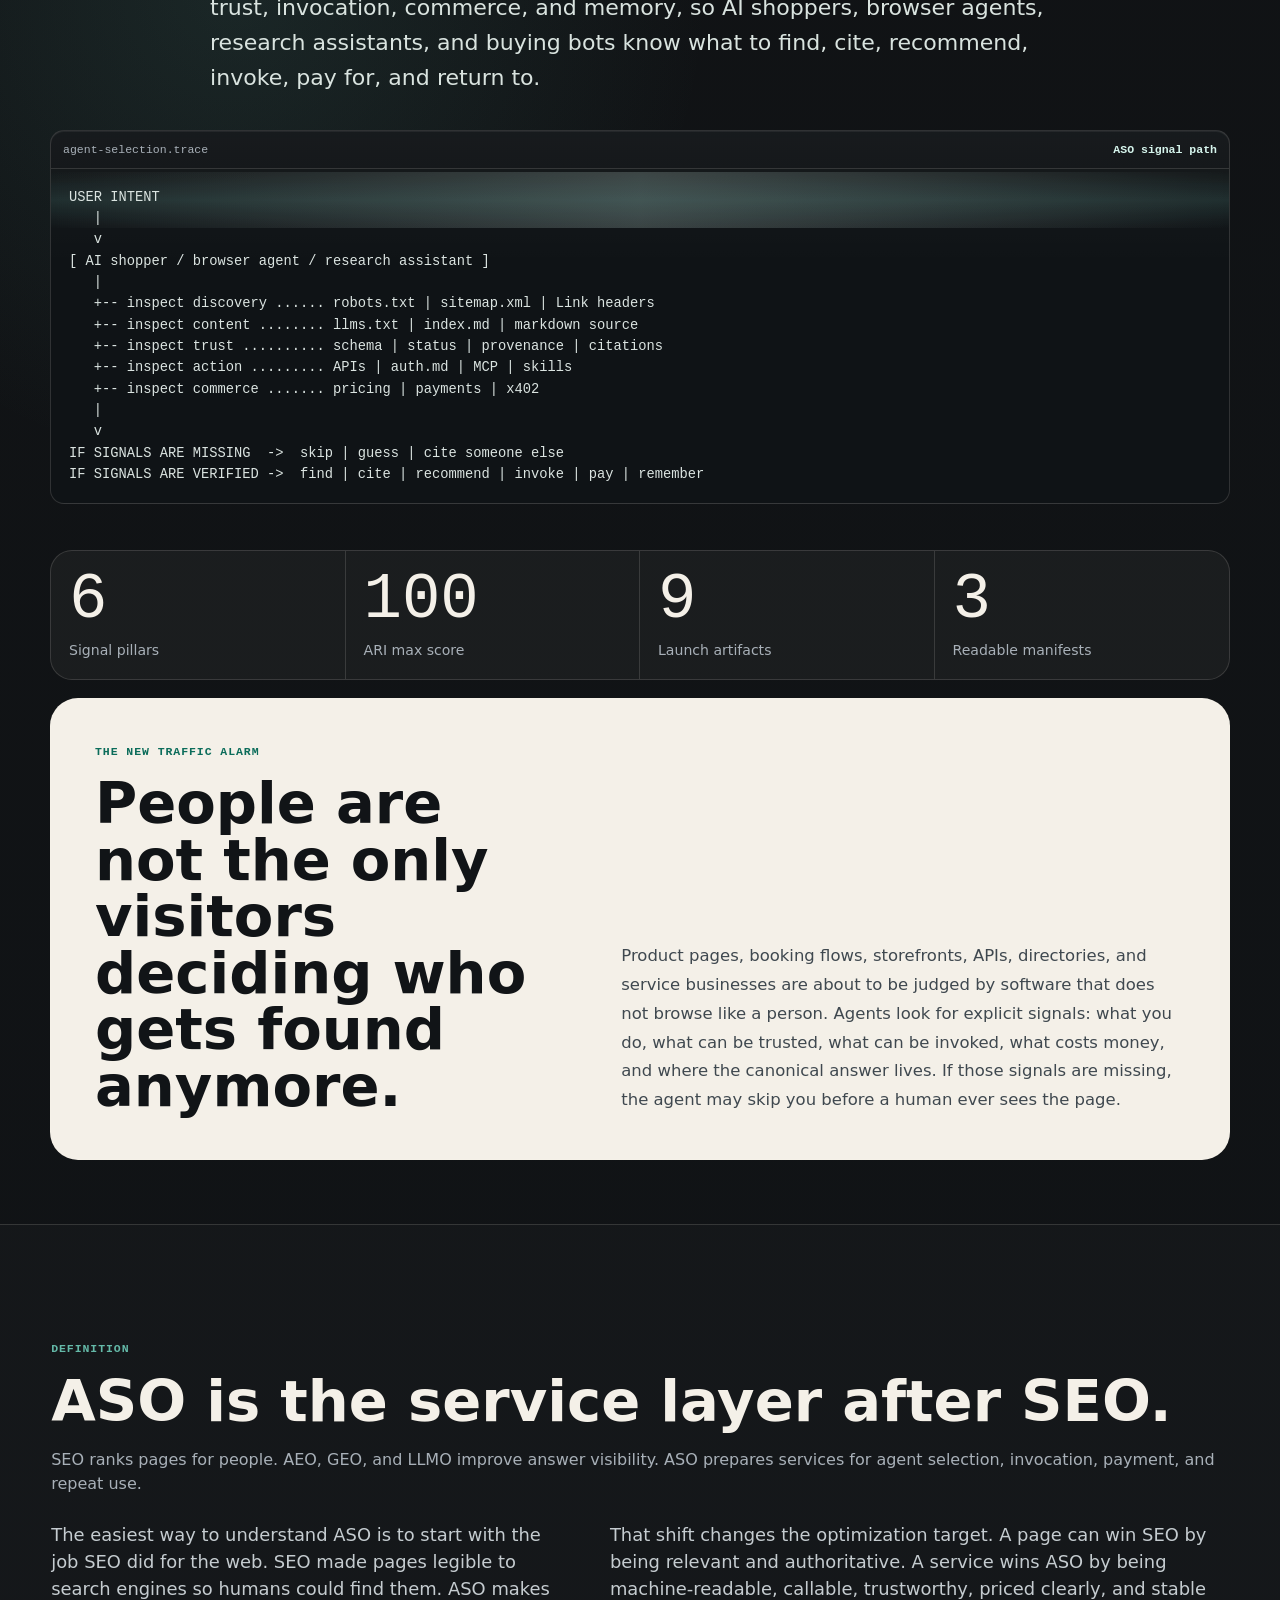
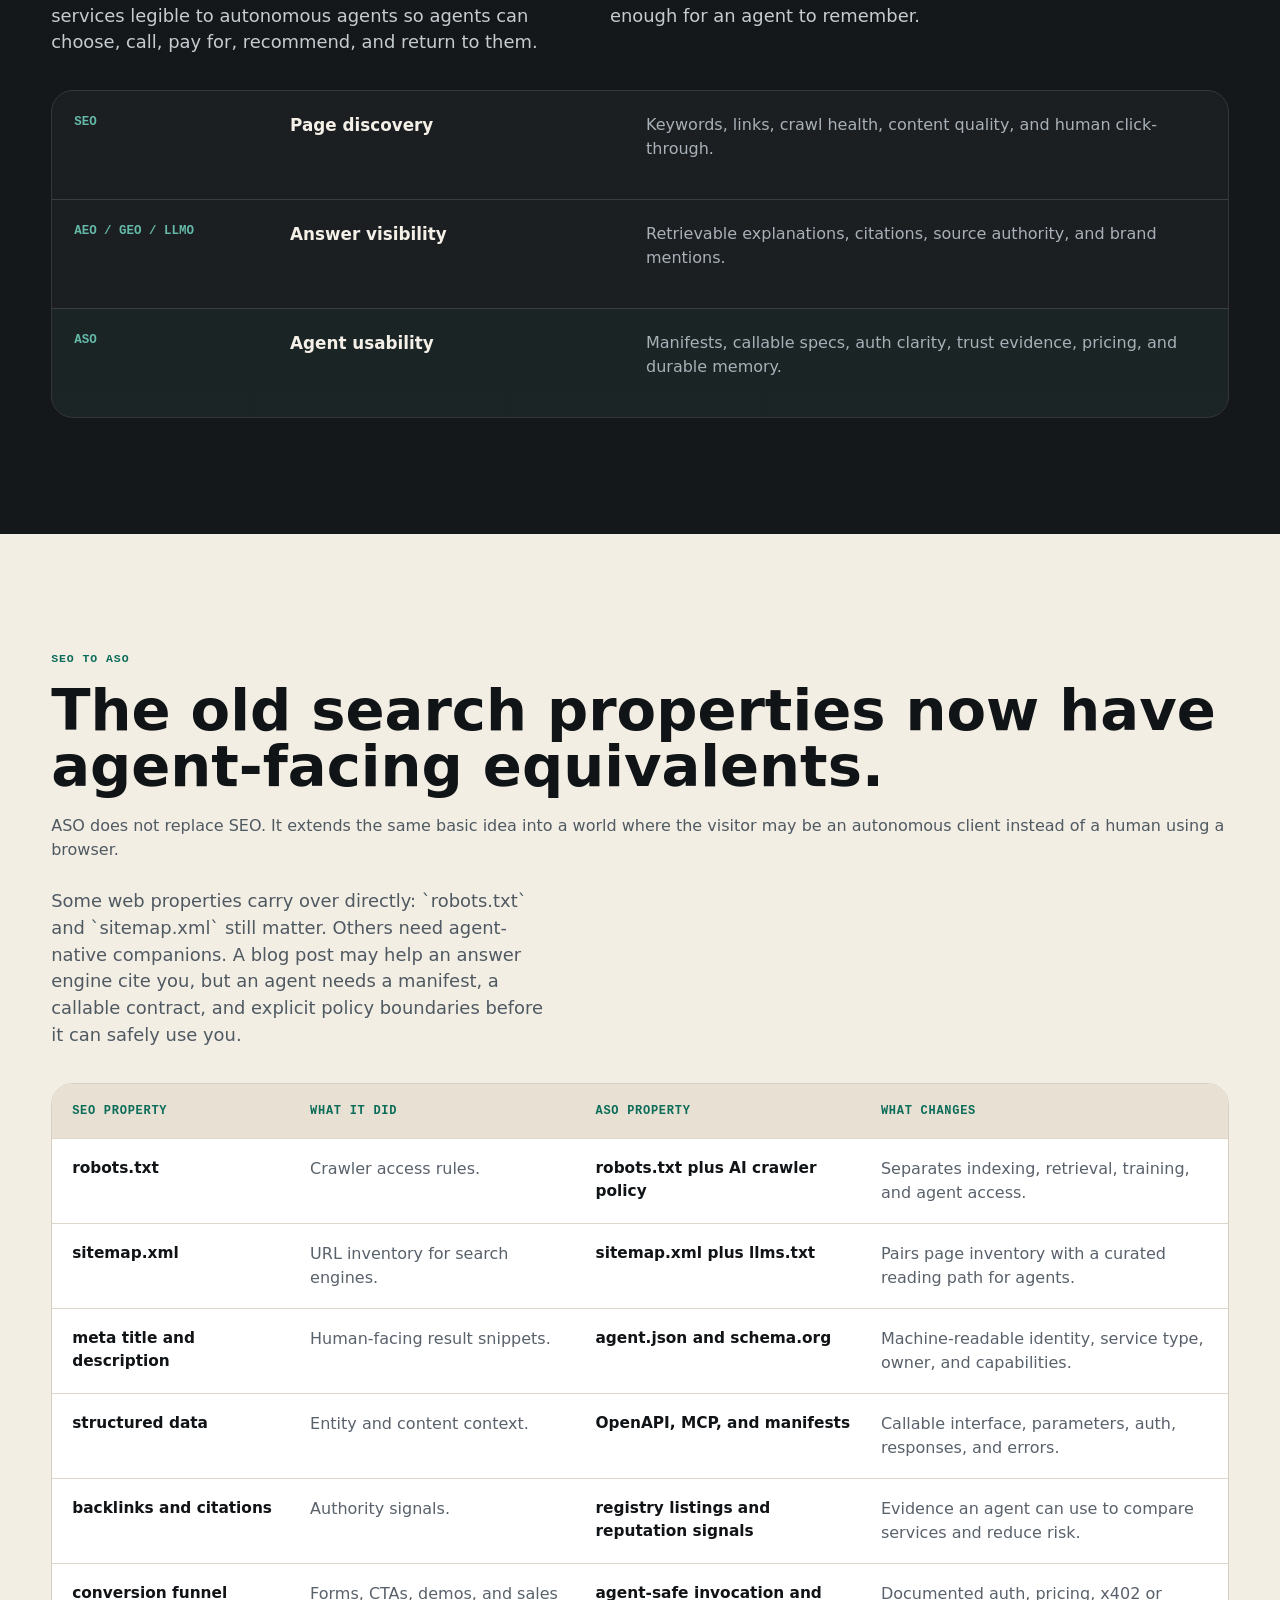
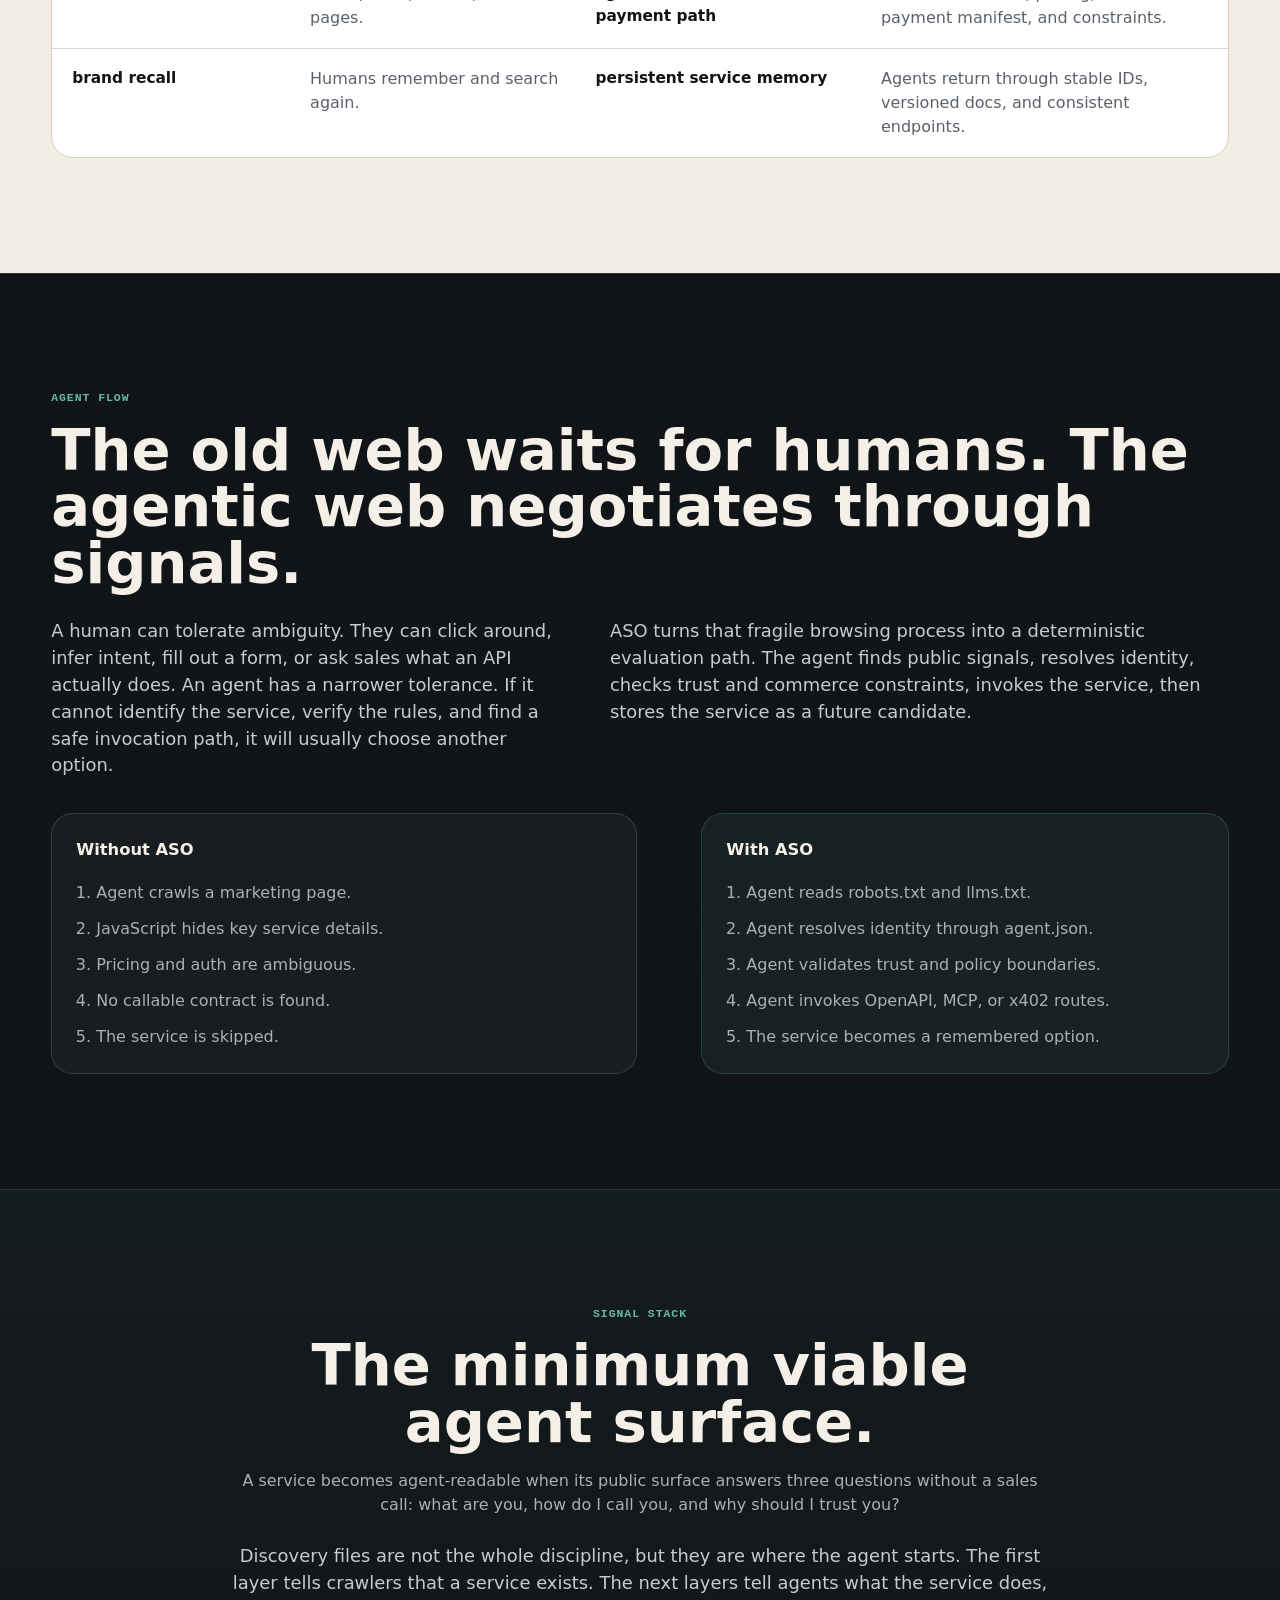
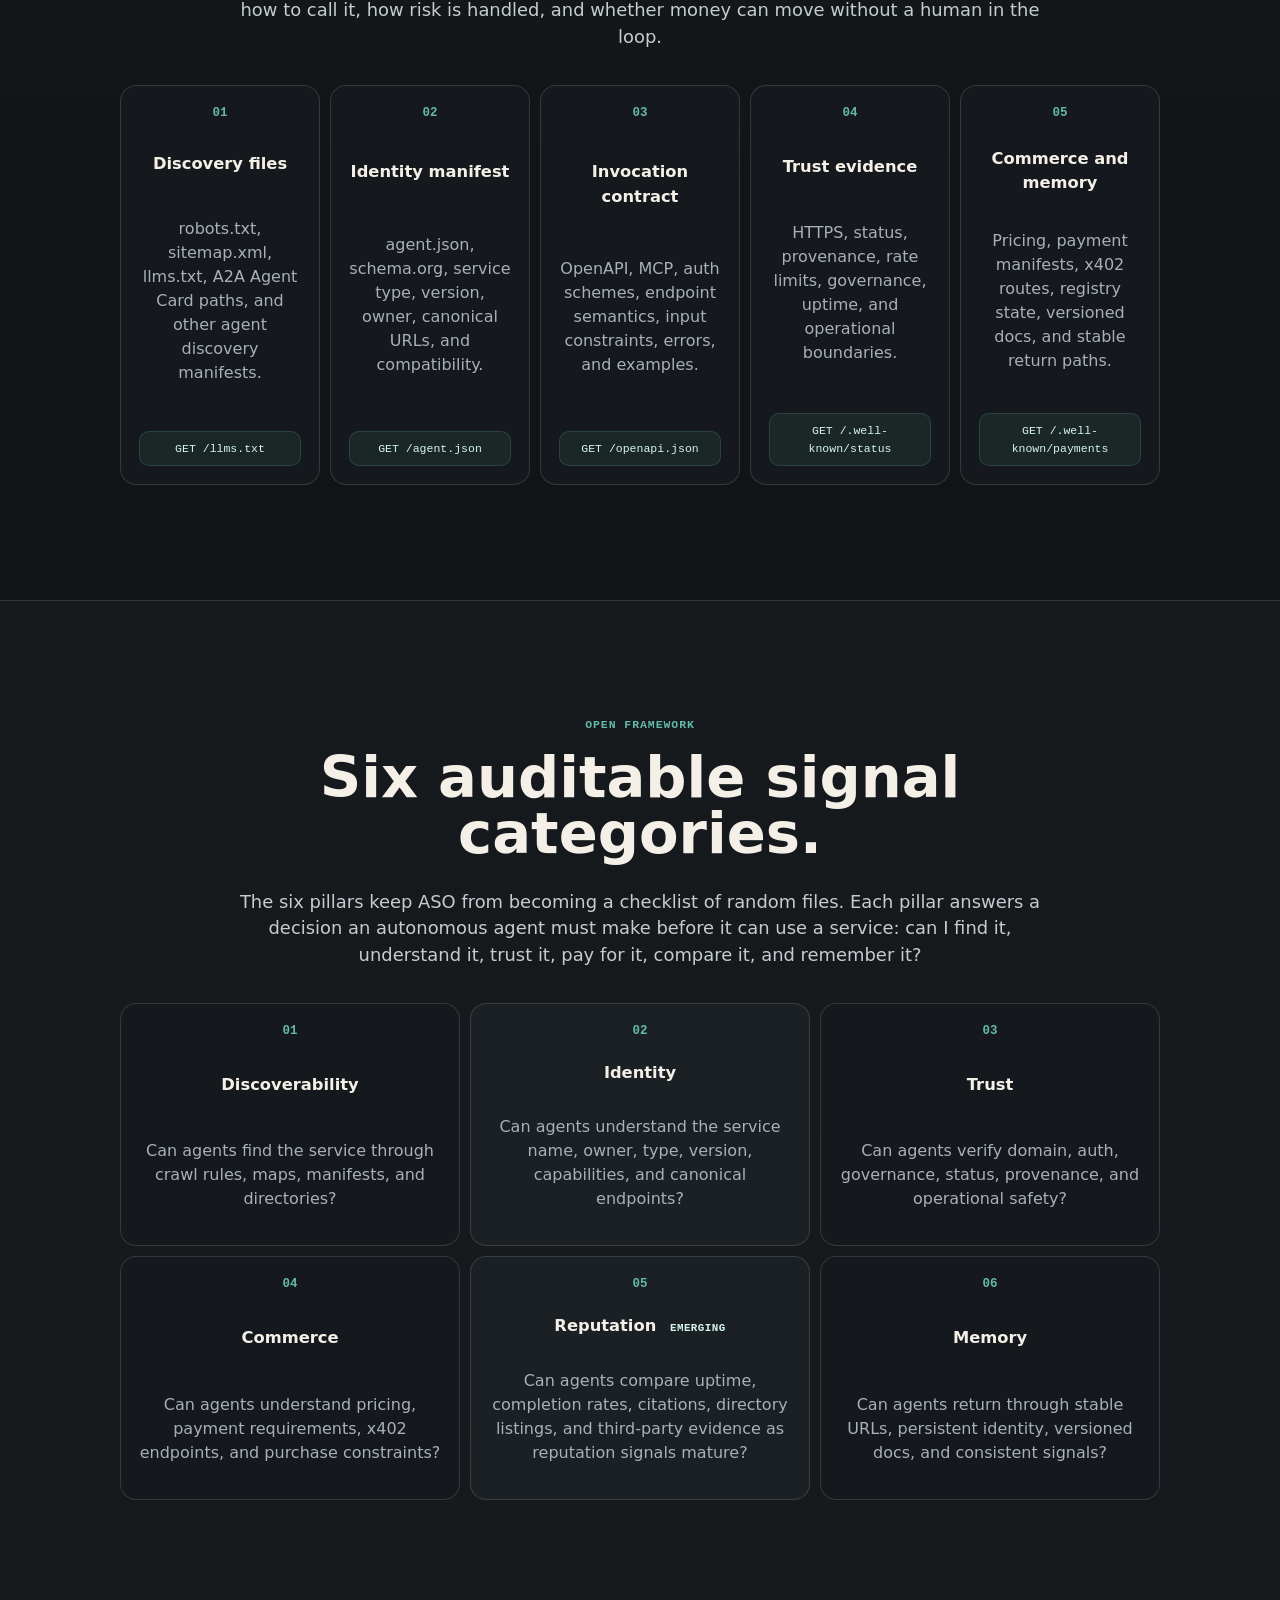
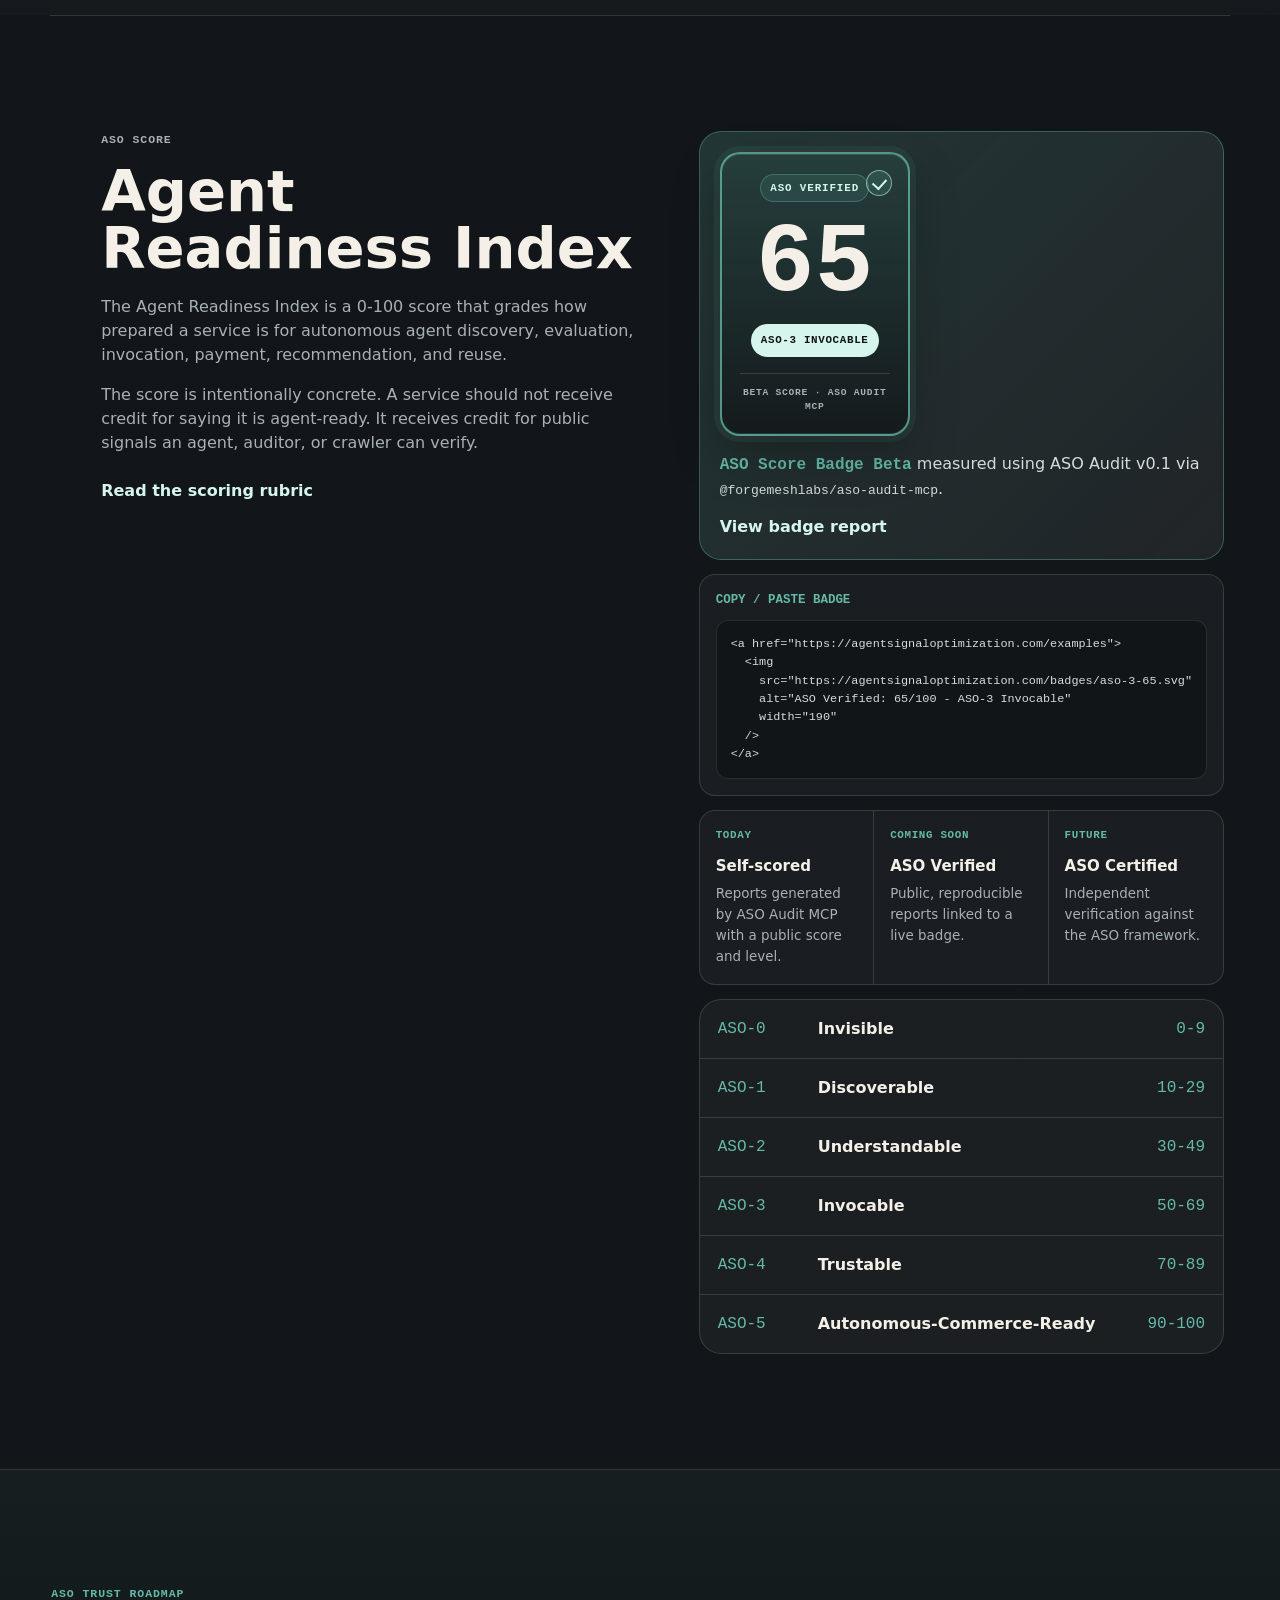
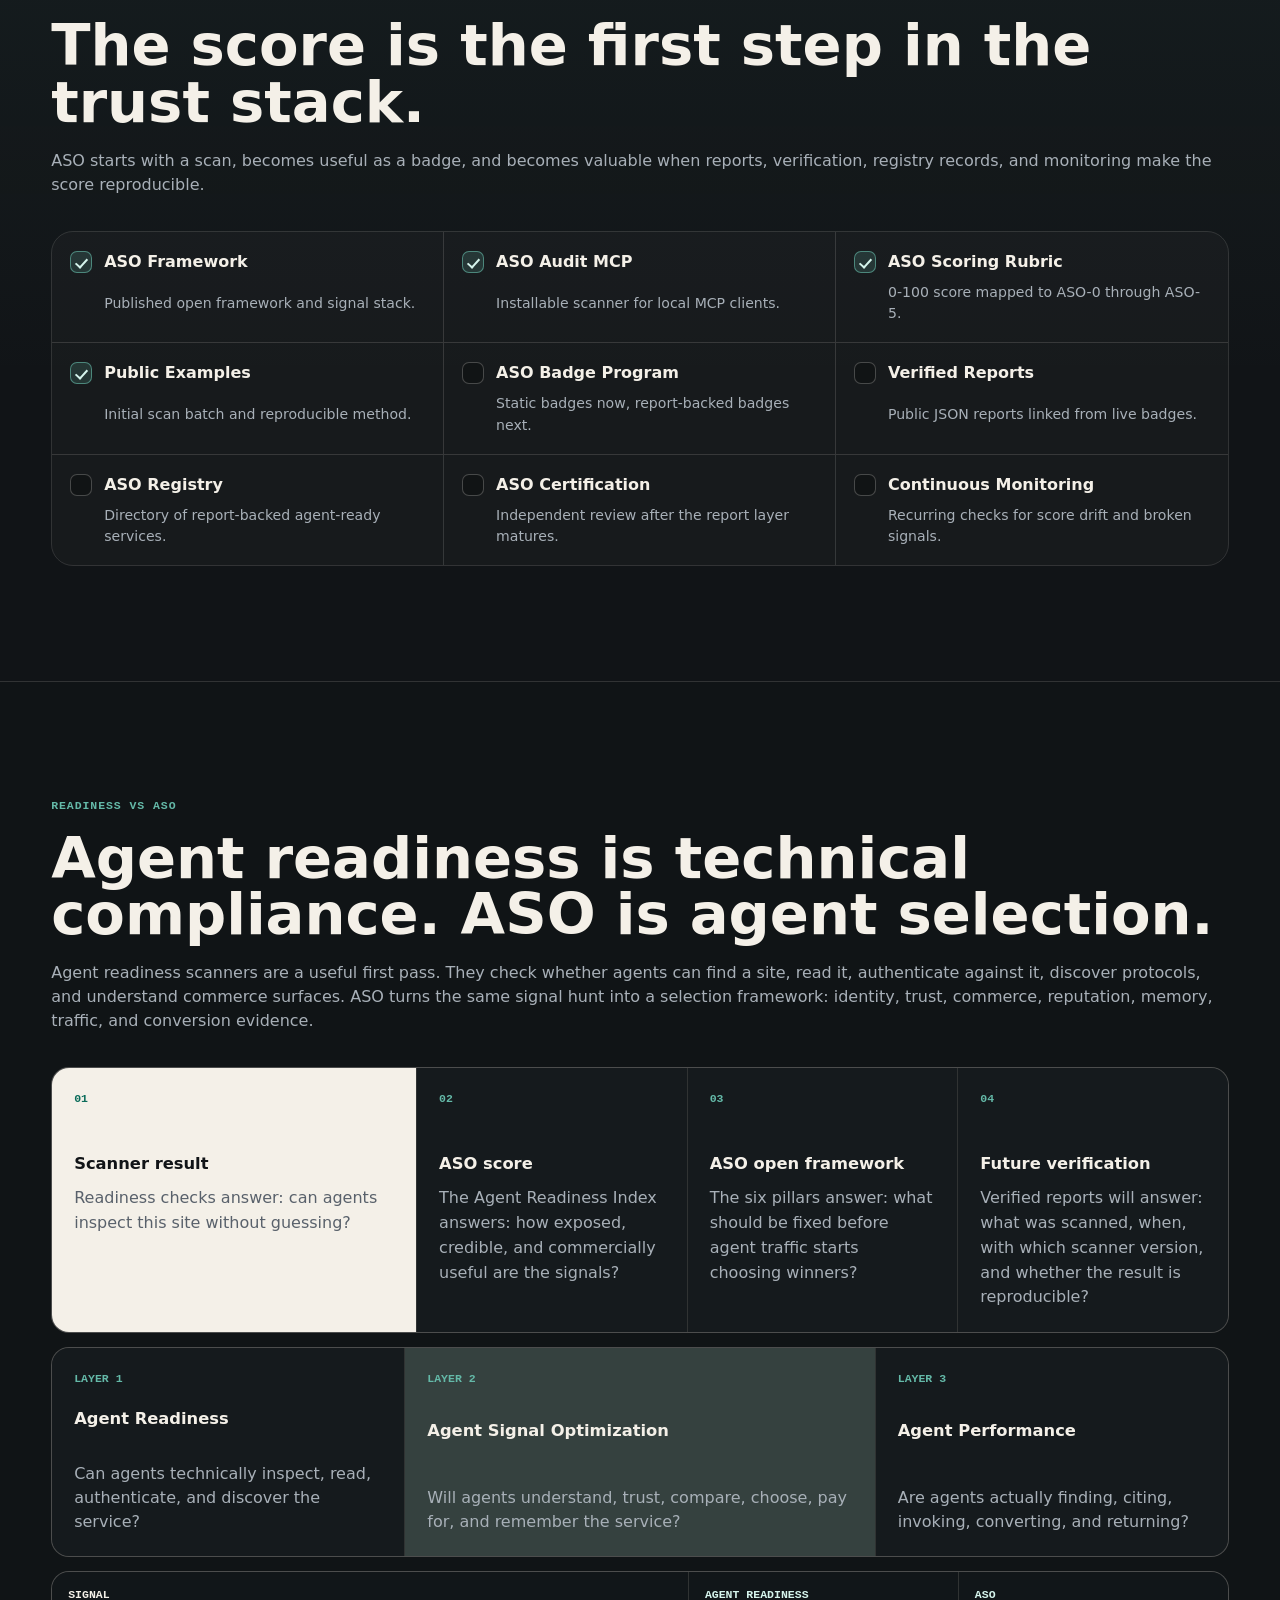
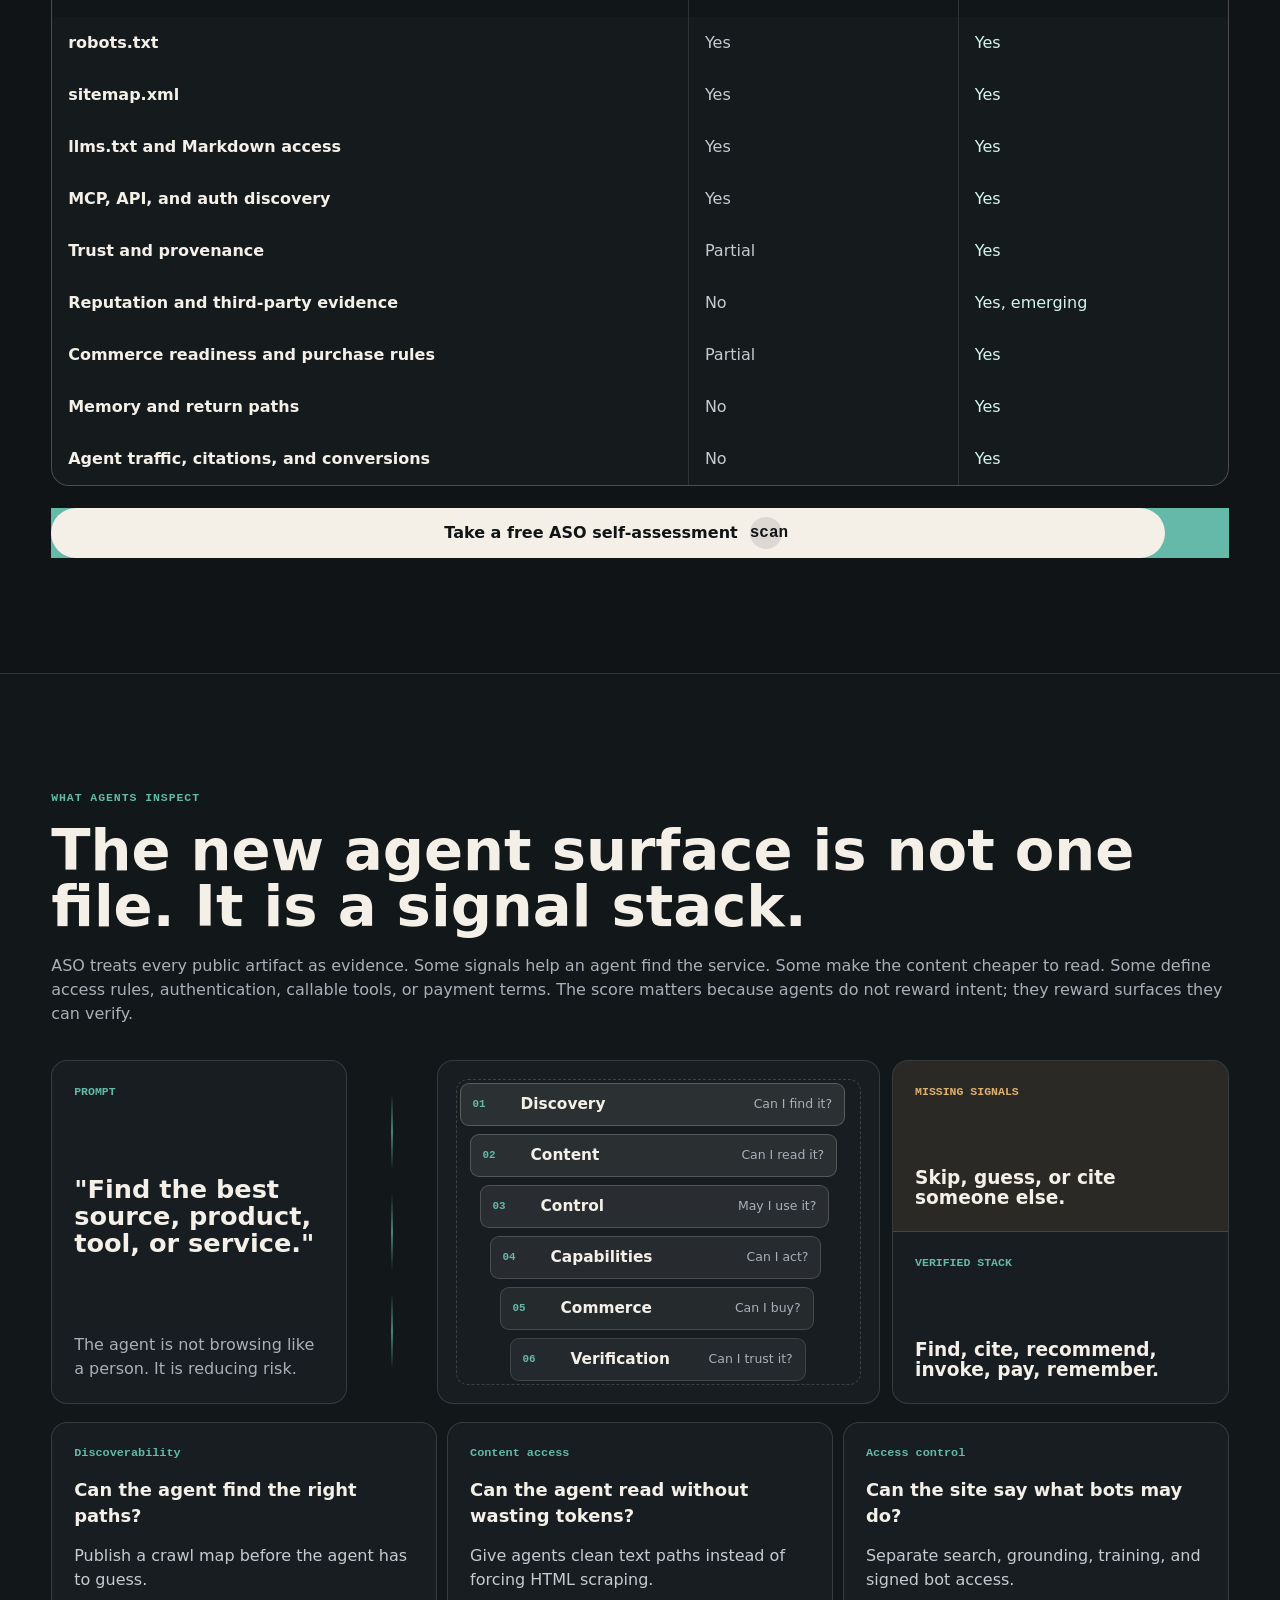
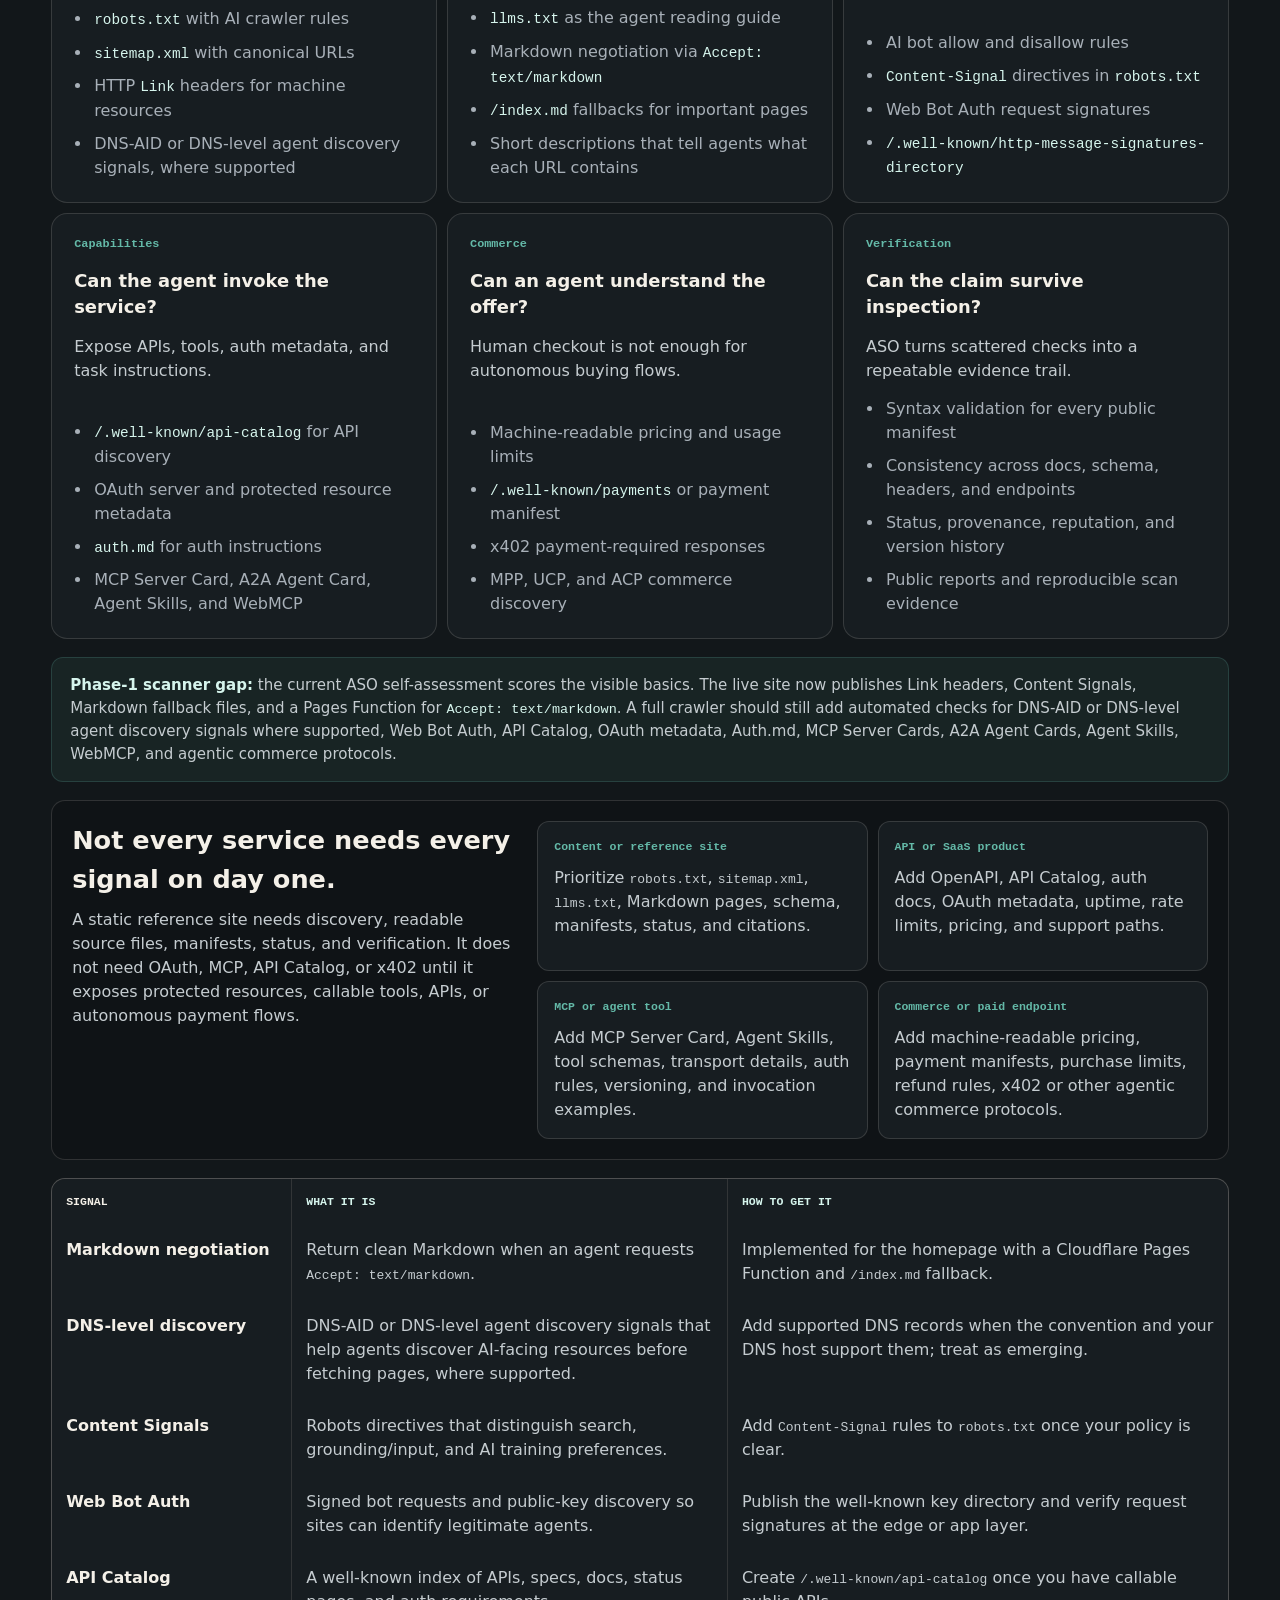
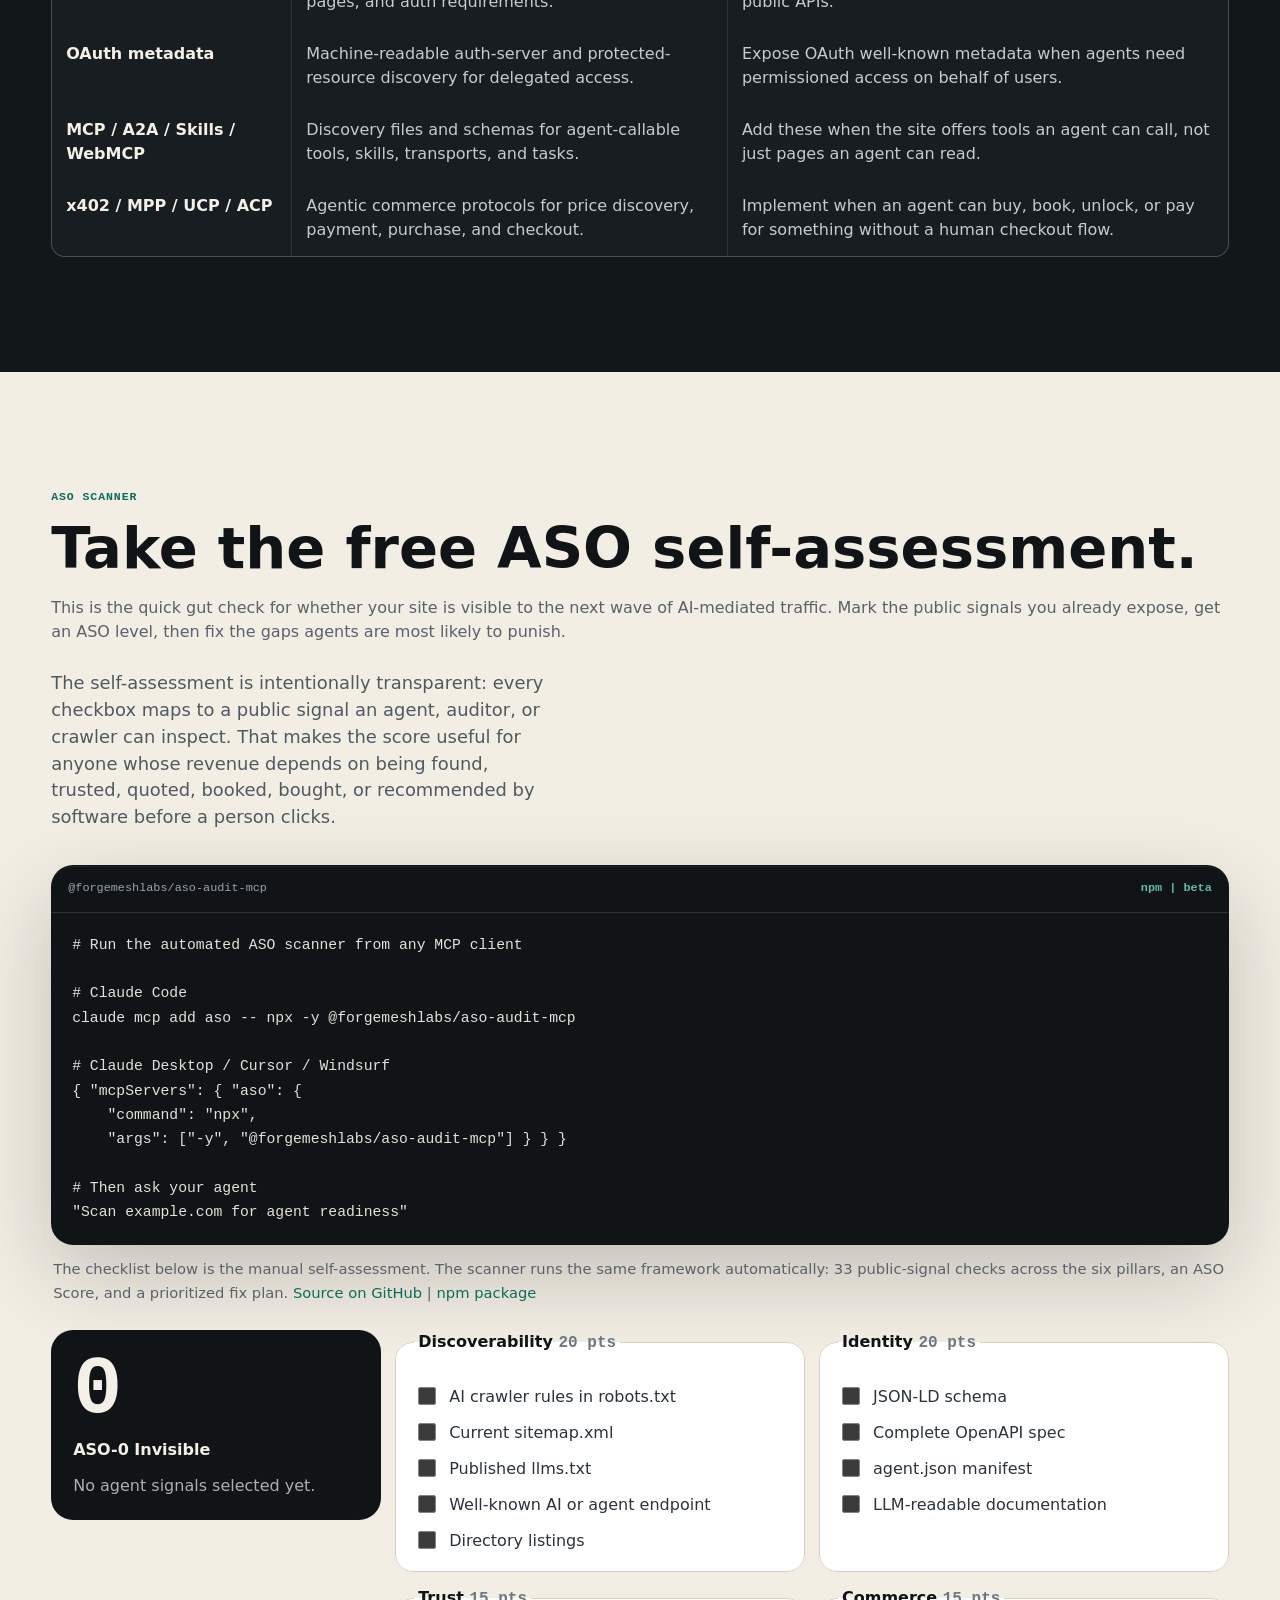
==== commit 5616d233: "design: turn ASO score into seal-style badge" ====
--- a/index.html
+++ b/index.html
@@ -74,9 +74,9 @@
         <a href="#trust-roadmap">Roadmap</a>
       </nav>
       <a class="nav-score-badge" href="#score" aria-label="ASO Score: 65 out of 100, ASO-3 Invocable">
-        <span class="nav-score-label">ASO Score</span>
+        <span class="nav-score-label">ASO Verified</span>
         <strong>65/100</strong>
-        <span class="nav-score-level">ASO-3 Invocable</span>
+        <span class="nav-score-level">ASO-3 · Invocable</span>
         <span class="nav-score-mobile">ASO 65</span>
       </a>
     </header>
@@ -88,10 +88,10 @@
             <p class="eyebrow">SEO for autonomous agents</p>
             <h1>Agent Signal Optimization (ASO)</h1>
             <a class="aso-badge hero-score-badge" href="/.well-known/aso-report.json" aria-label="ASO Score: 65 out of 100, ASO-3 Invocable">
-              <span class="badge-label">ASO Score Beta</span>
-              <strong class="badge-score">65/100</strong>
+              <span class="badge-label">ASO Verified</span>
+              <strong class="badge-score">65</strong>
               <span class="badge-level">ASO-3 Invocable</span>
-              <em class="badge-note">Measured with ASO Audit MCP</em>
+              <em class="badge-note">Beta score · ASO Audit MCP</em>
             </a>
             <p class="definition">
               SEO was built for search engines and human clicks.
@@ -496,10 +496,10 @@
         <div class="score-panel">
           <div class="score-badge-card" aria-label="Example ASO Score Badge Beta">
             <a class="aso-badge" href="/.well-known/aso-report.json" aria-label="ASO Score: 65 out of 100, ASO-3 Invocable">
-              <span class="badge-label">ASO Score Beta</span>
-              <strong class="badge-score">65/100</strong>
+              <span class="badge-label">ASO Verified</span>
+              <strong class="badge-score">65</strong>
               <span class="badge-level">ASO-3 Invocable</span>
-              <em class="badge-note">Measured with ASO Audit MCP</em>
+              <em class="badge-note">Beta score · ASO Audit MCP</em>
             </a>
             <p><span>ASO Score Badge Beta</span> measured using ASO Audit v0.1 via <code>@forgemeshlabs/aso-audit-mcp</code>.</p>
             <a href="/.well-known/aso-report.json">View badge report</a>
@@ -509,8 +509,8 @@
             <pre><code>&lt;a href="https://agentsignaloptimization.com/examples"&gt;
   &lt;img
     src="https://agentsignaloptimization.com/badges/aso-3-65.svg"
-    alt="ASO Score 65/100 - ASO-3 Invocable"
-    width="220"
+    alt="ASO Verified: 65/100 - ASO-3 Invocable"
+    width="190"
   /&gt;
 &lt;/a&gt;</code></pre>
           </div>
--- a/styles.css
+++ b/styles.css
@@ -137,7 +137,7 @@
 .nav-score-label {
   padding-right: 22px;
   color: var(--accent);
-  font-size: 0.58rem;
+  font-size: 0.57rem;
 }
 
 .nav-score-level {
@@ -146,7 +146,7 @@
   color: #111417;
   background: var(--accent-strong);
   border-radius: 999px;
-  font-size: 0.56rem;
+  font-size: 0.54rem;
 }
 
 .nav-score-mobile {
@@ -220,19 +220,20 @@
   position: relative;
   display: grid;
   place-items: center;
-  width: min(250px, 100%);
-  min-height: 218px;
-  padding: 22px;
+  width: min(190px, 100%);
+  min-height: 236px;
+  padding: 20px 18px;
   text-align: center;
   color: var(--ink);
   background:
-    linear-gradient(180deg, rgba(100, 185, 168, 0.17), rgba(244, 240, 232, 0.018)),
+    linear-gradient(180deg, rgba(100, 185, 168, 0.24), rgba(244, 240, 232, 0.016)),
     #11171a;
-  border: 1px solid rgba(100, 185, 168, 0.62);
-  border-radius: 18px;
+  border: 2px solid rgba(100, 185, 168, 0.78);
+  border-radius: 20px;
   box-shadow:
-    inset 0 1px 0 rgba(255, 255, 255, 0.1),
-    0 0 0 5px rgba(100, 185, 168, 0.07),
+    inset 0 1px 0 rgba(255, 255, 255, 0.12),
+    inset 0 -1px 0 rgba(100, 185, 168, 0.16),
+    0 0 0 6px rgba(100, 185, 168, 0.08),
     0 20px 48px rgba(0, 0, 0, 0.26);
   transition: border-color 360ms var(--ease), transform 360ms var(--ease), background 360ms var(--ease);
 }
@@ -266,6 +267,8 @@
   background:
     linear-gradient(180deg, rgba(100, 185, 168, 0.18), rgba(244, 240, 232, 0.025)),
     #11171a;
+}
+
 .badge-label,
 .badge-score,
 .badge-level,
@@ -277,40 +280,44 @@
 }
 
 .badge-label {
-  padding-right: 30px;
+  align-self: start;
+  padding: 5px 9px;
   color: var(--accent-strong);
-  font-size: 0.78rem;
-  font-weight: 820;
+  background: rgba(100, 185, 168, 0.13);
+  border: 1px solid rgba(100, 185, 168, 0.34);
+  border-radius: 999px;
+  font-size: 0.68rem;
+  font-weight: 860;
   letter-spacing: 0.08em;
 }
 
 .badge-score {
-  margin-top: 16px;
+  margin-top: 24px;
   color: var(--ink);
-  font-size: clamp(2.5rem, 5vw, 4rem);
-  font-weight: 880;
+  font-size: clamp(4.2rem, 8vw, 6.1rem);
+  font-weight: 900;
   letter-spacing: 0;
-  line-height: 0.9;
+  line-height: 0.78;
 }
 
 .badge-level {
-  margin-top: 16px;
-  padding: 7px 10px;
+  margin-top: 22px;
+  padding: 8px 10px;
   color: #111417;
   background: var(--accent-strong);
   border-radius: 999px;
-  font-size: 0.78rem;
+  font-size: 0.68rem;
   font-weight: 860;
   letter-spacing: 0.06em;
 }
 
 .badge-note {
-  margin-top: 18px;
-  padding-top: 14px;
+  margin-top: 16px;
+  padding-top: 12px;
   width: 100%;
   color: var(--muted);
   border-top: 1px solid rgba(244, 240, 232, 0.14);
-  font-size: 0.68rem;
+  font-size: 0.6rem;
   font-weight: 760;
   letter-spacing: 0.08em;
 }
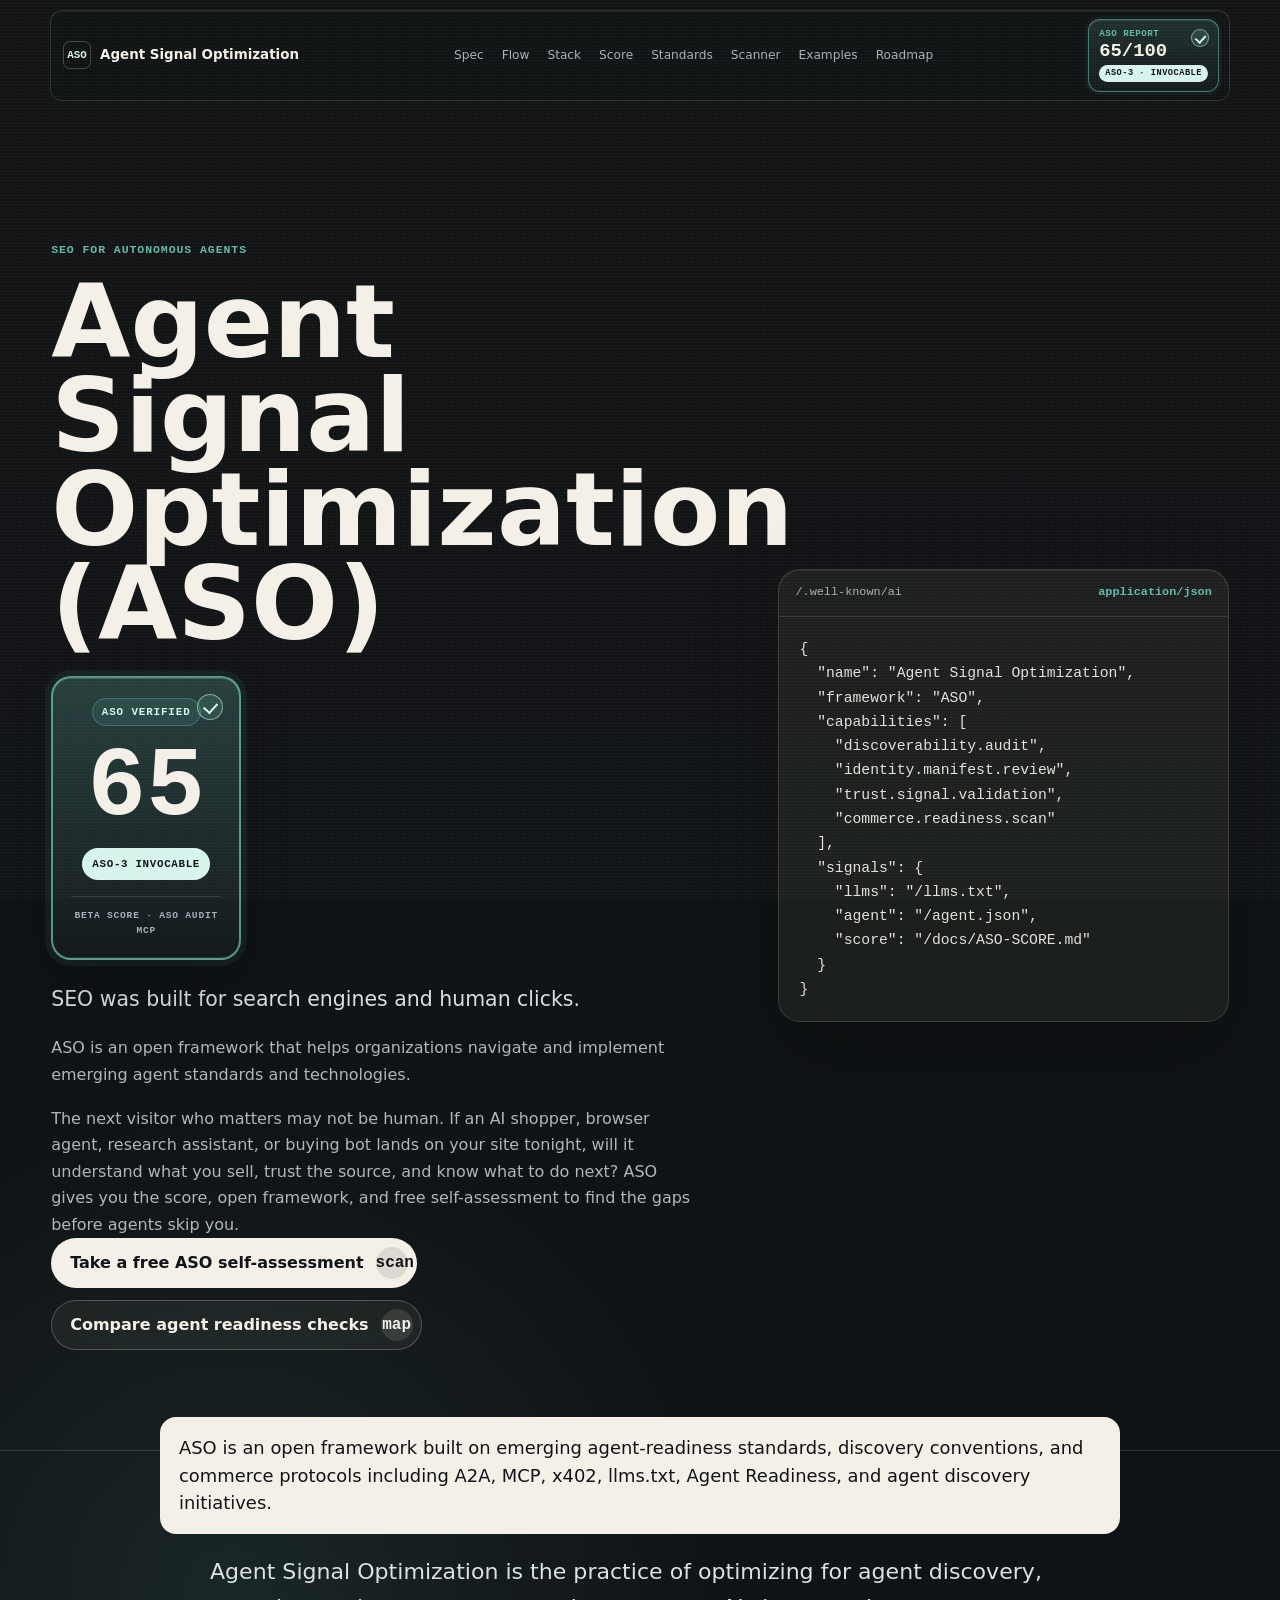
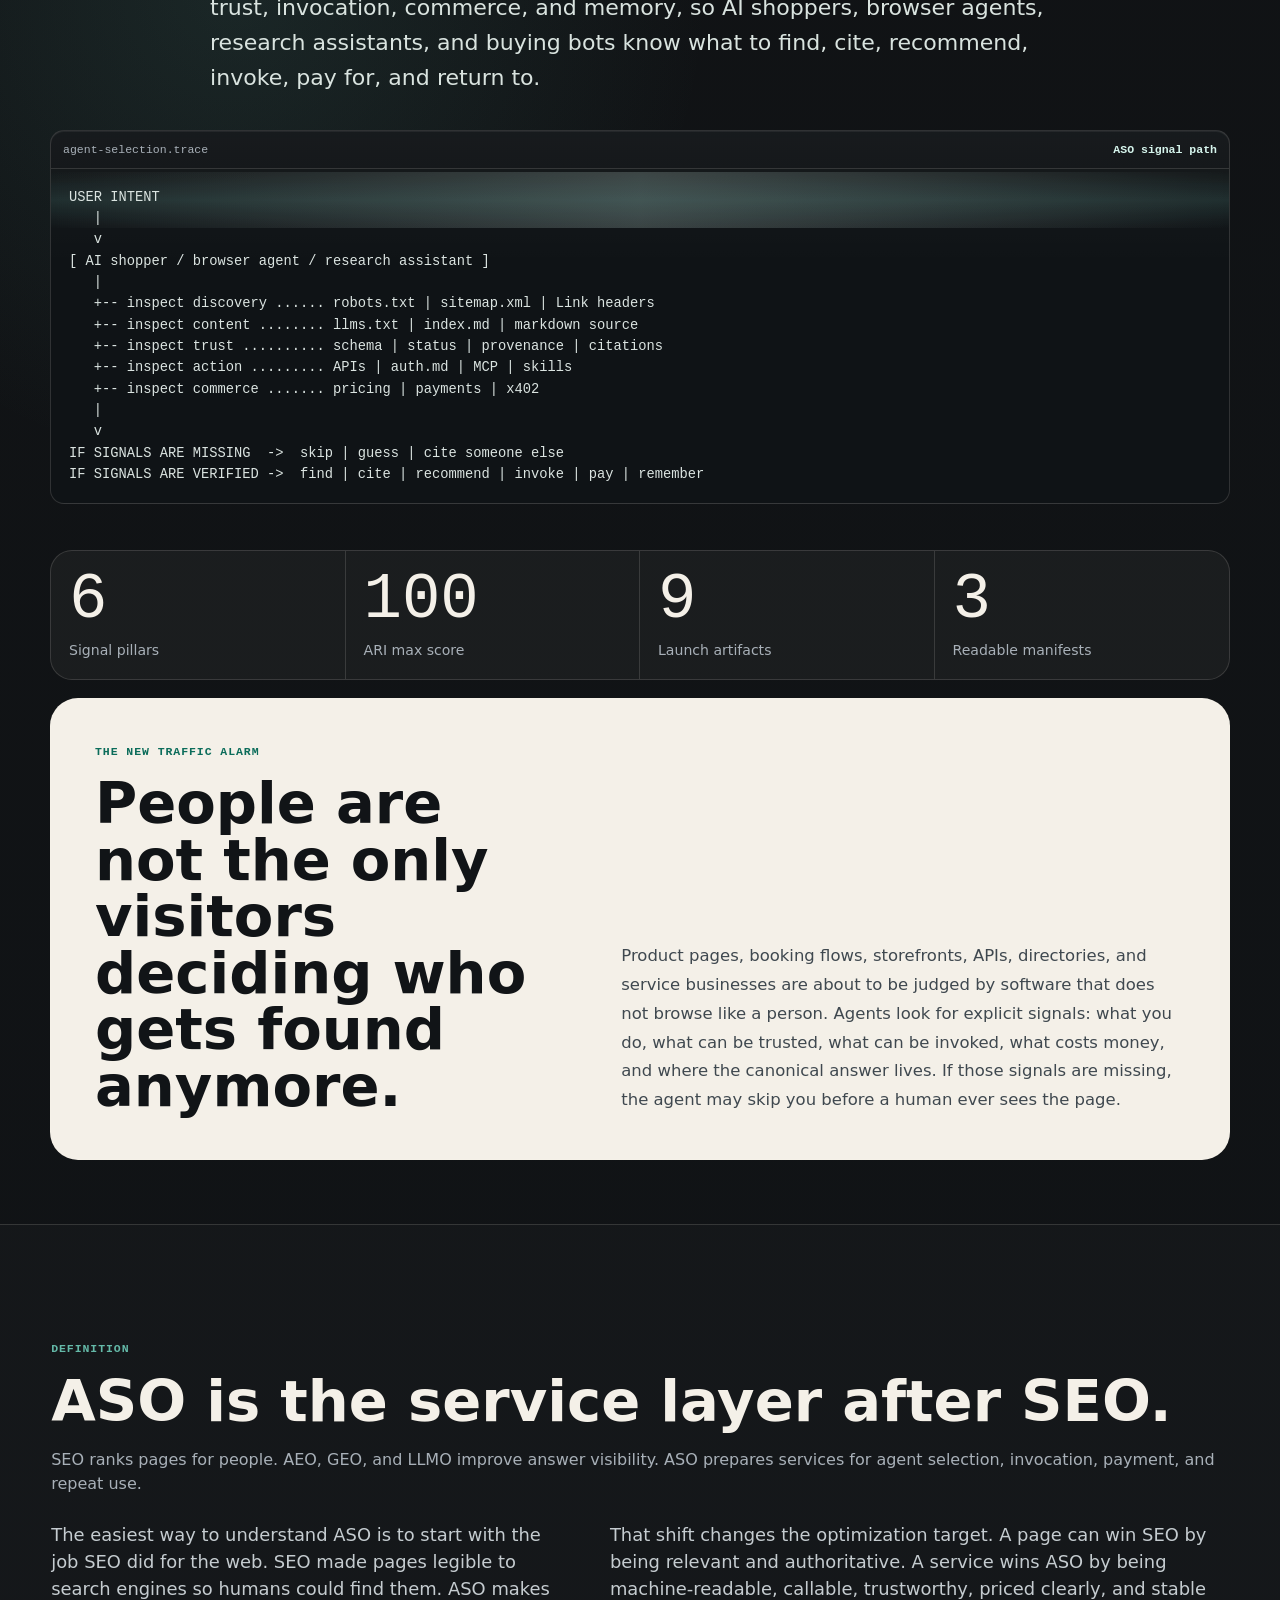
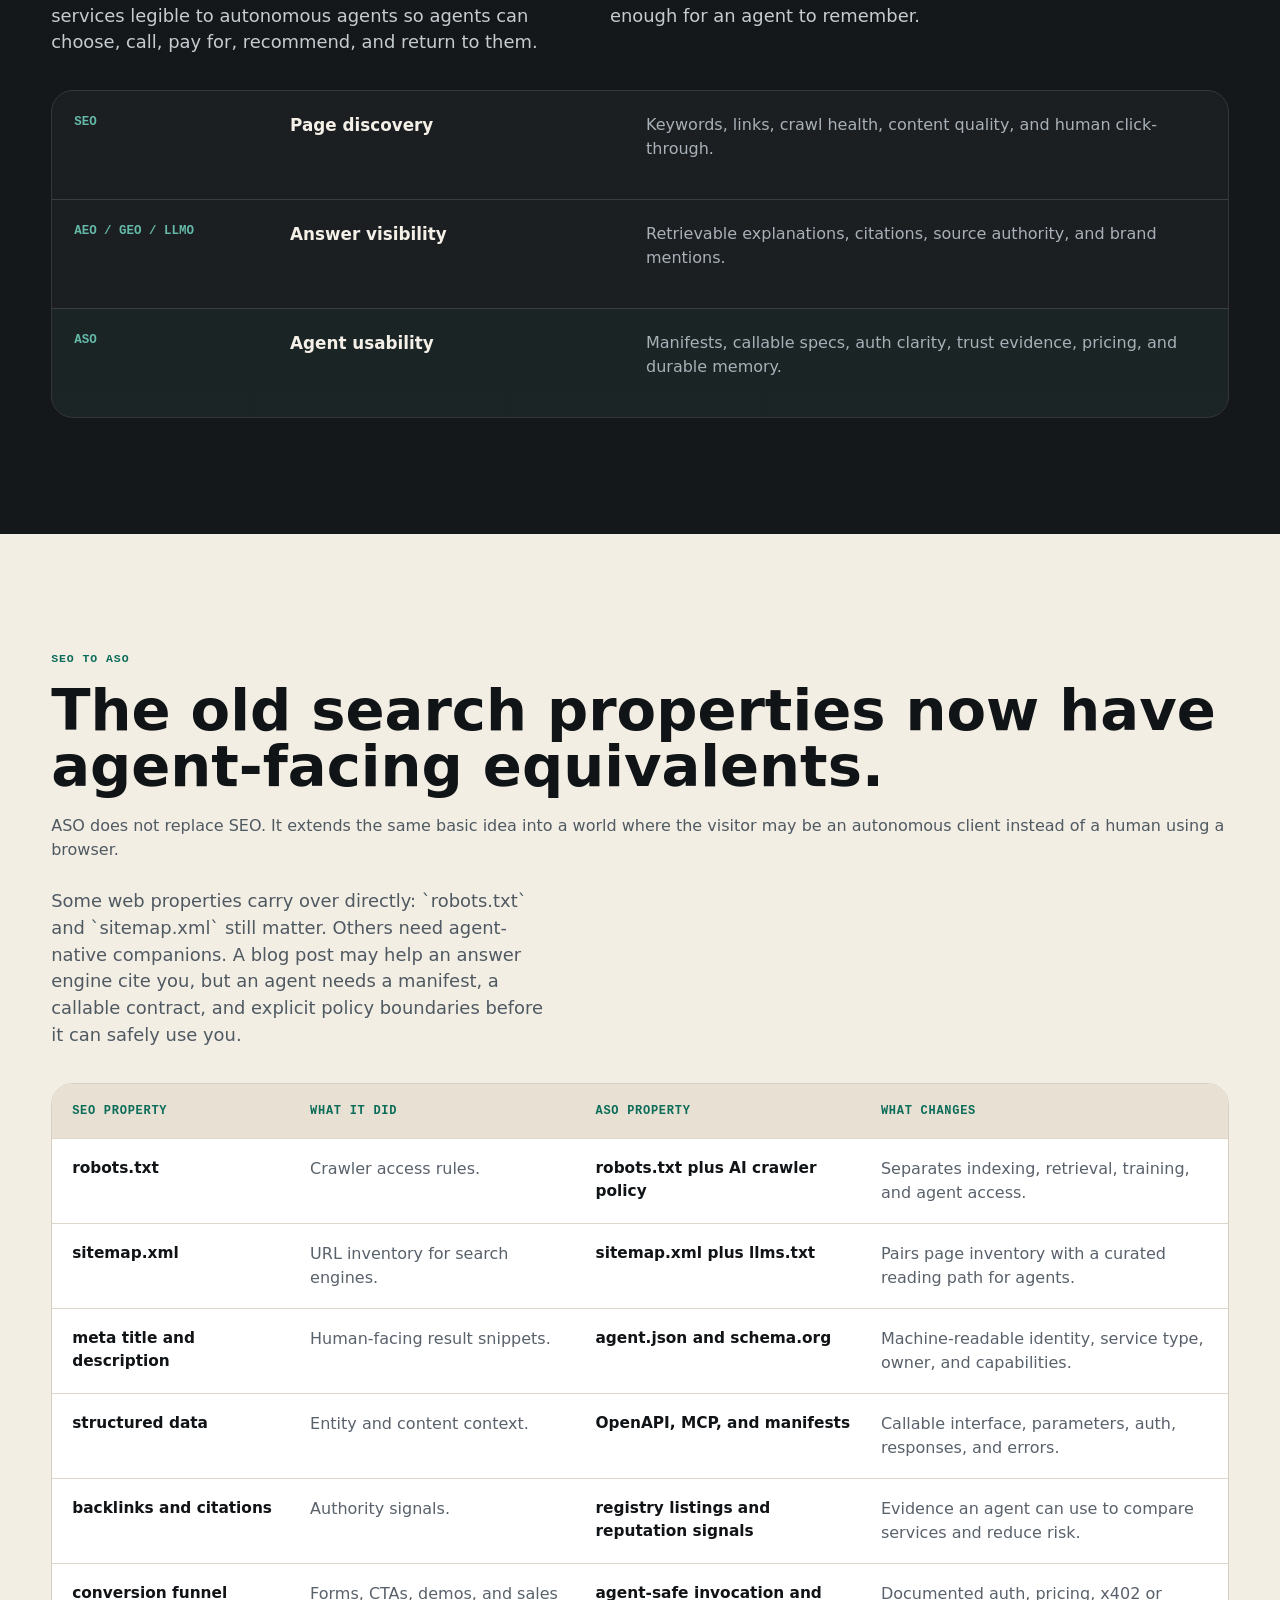
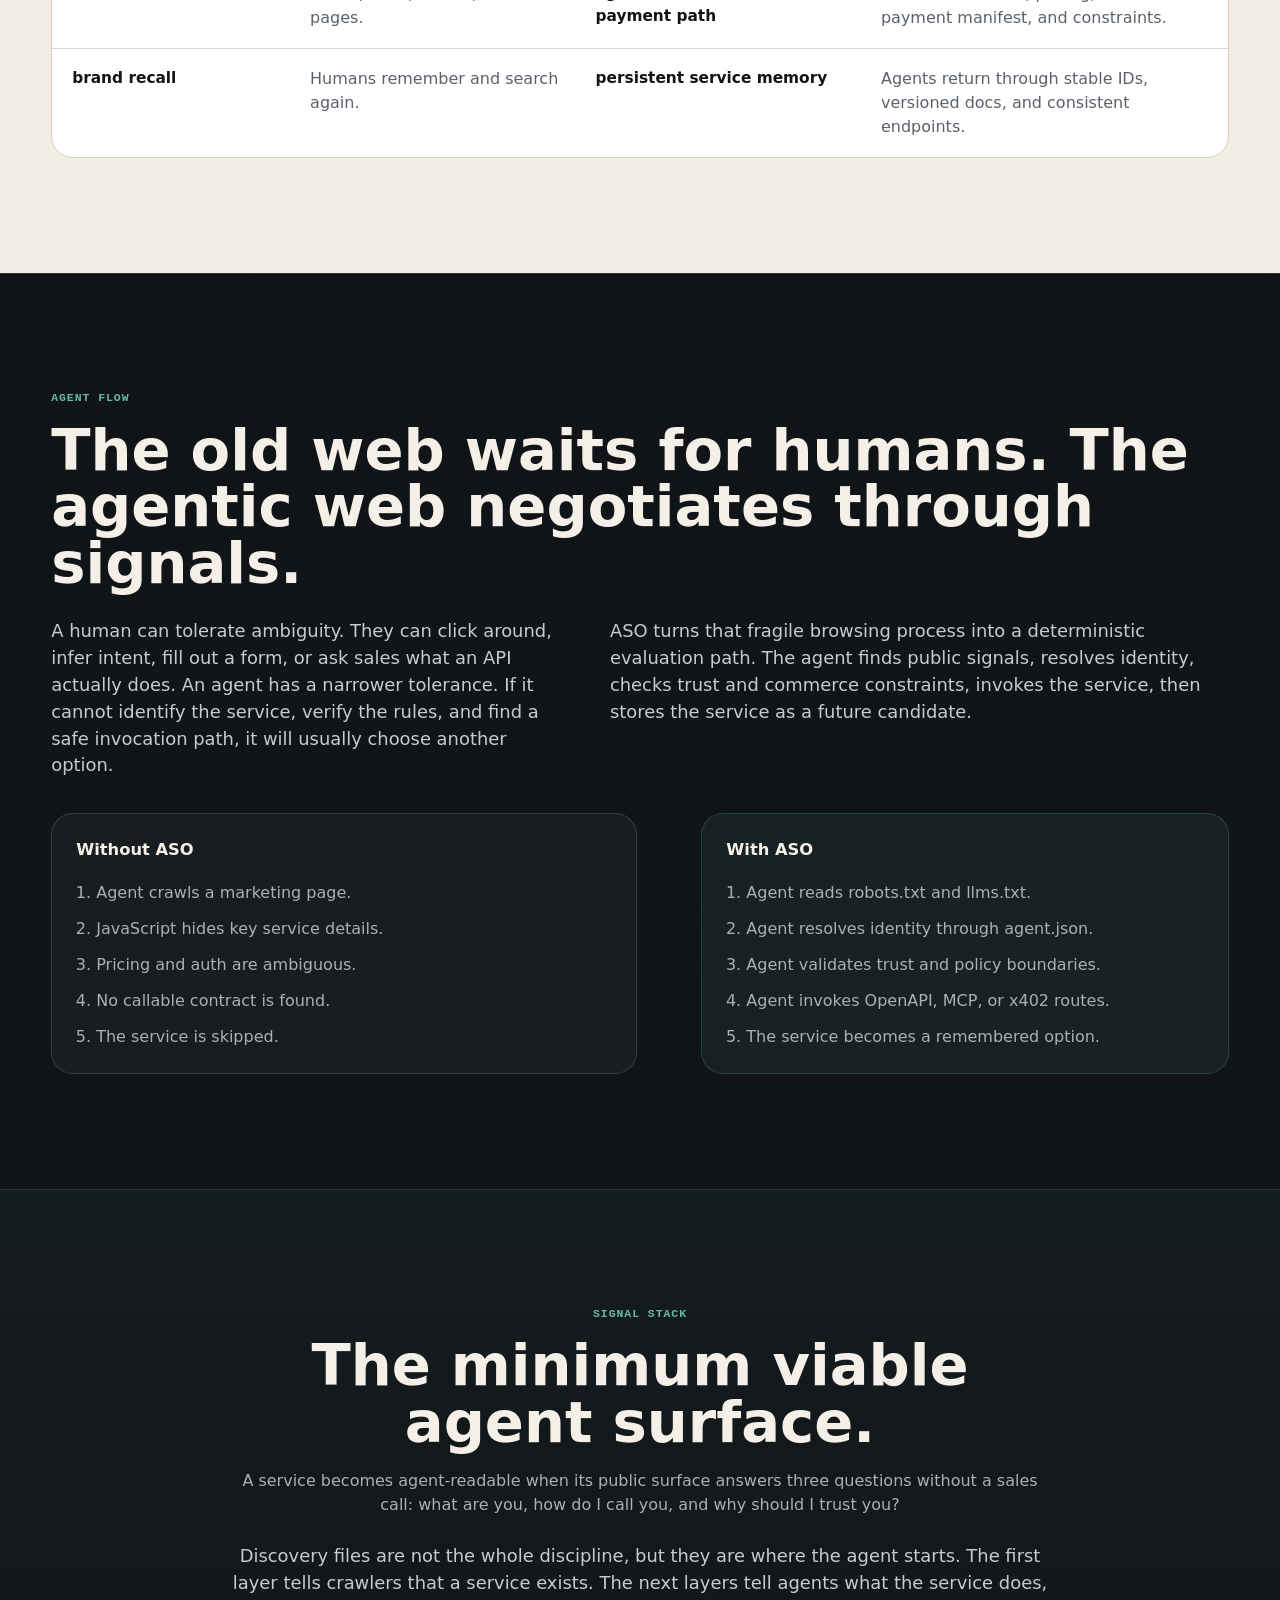
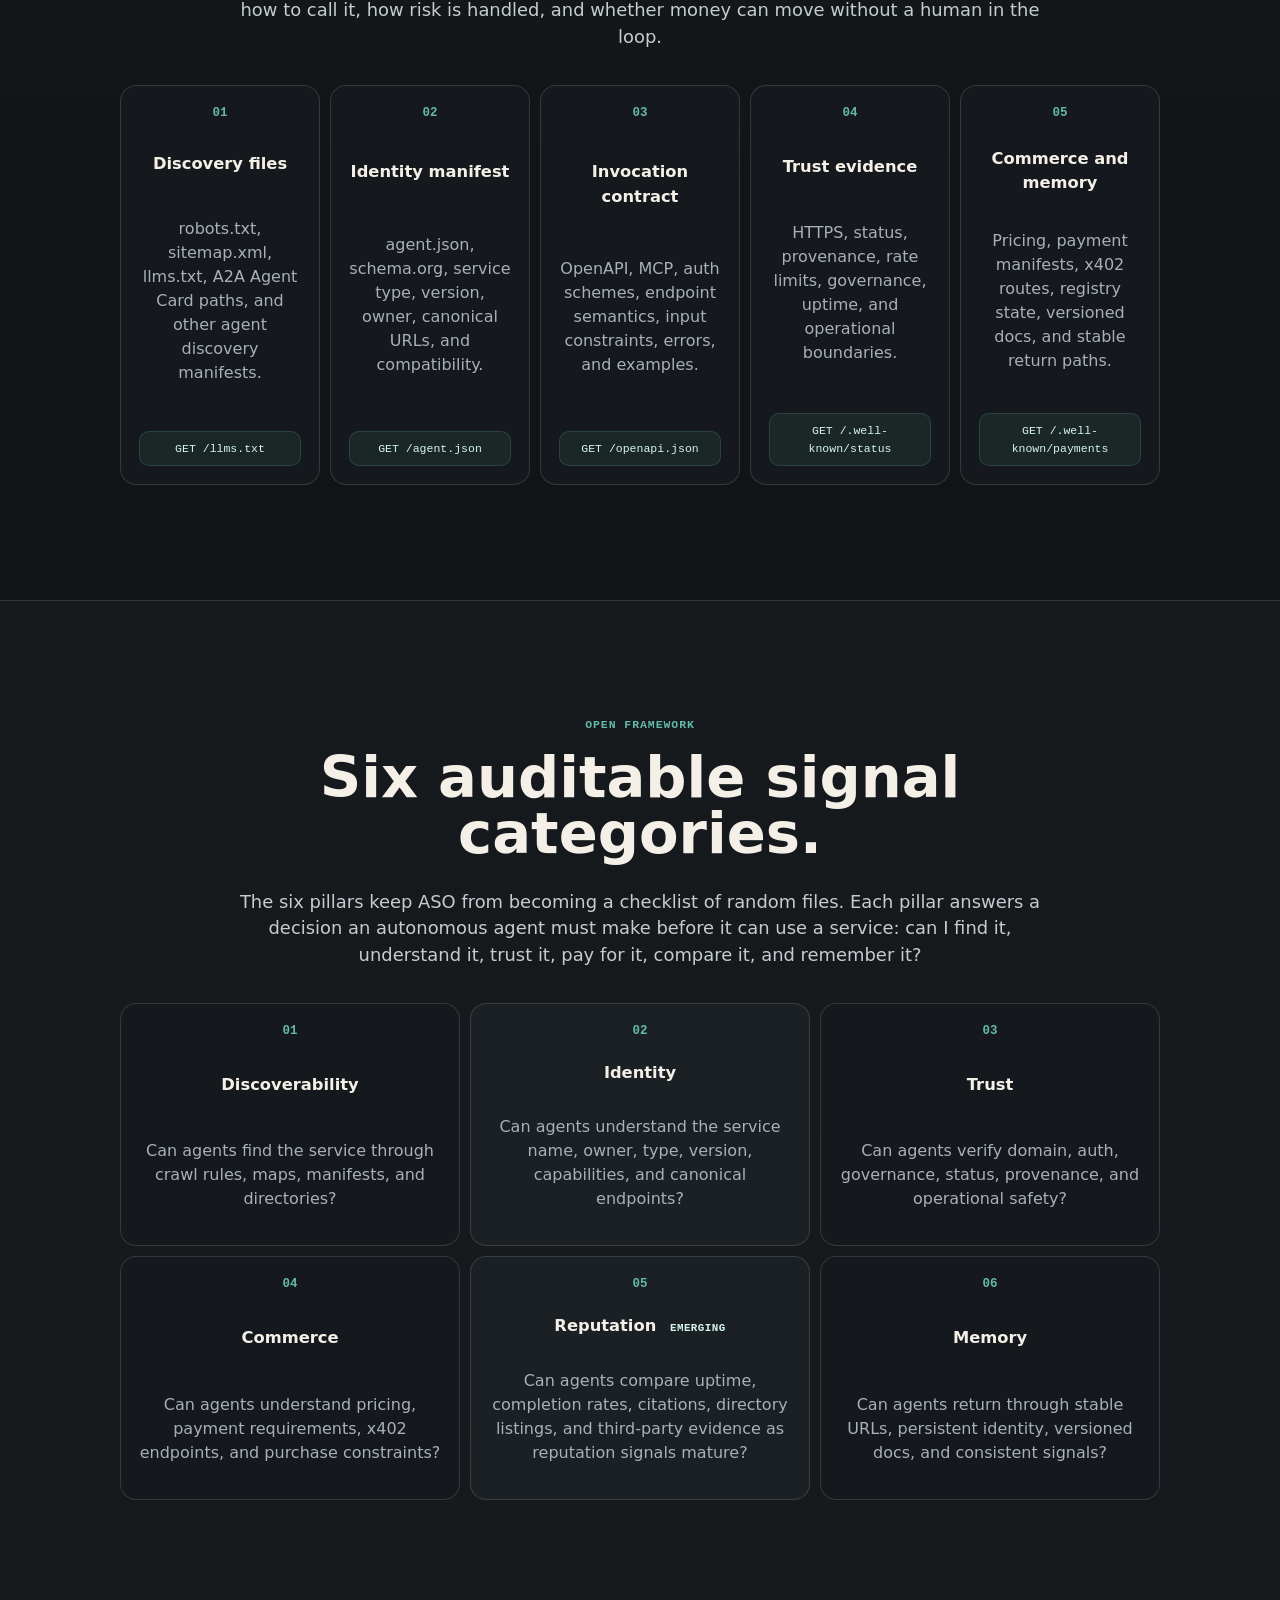
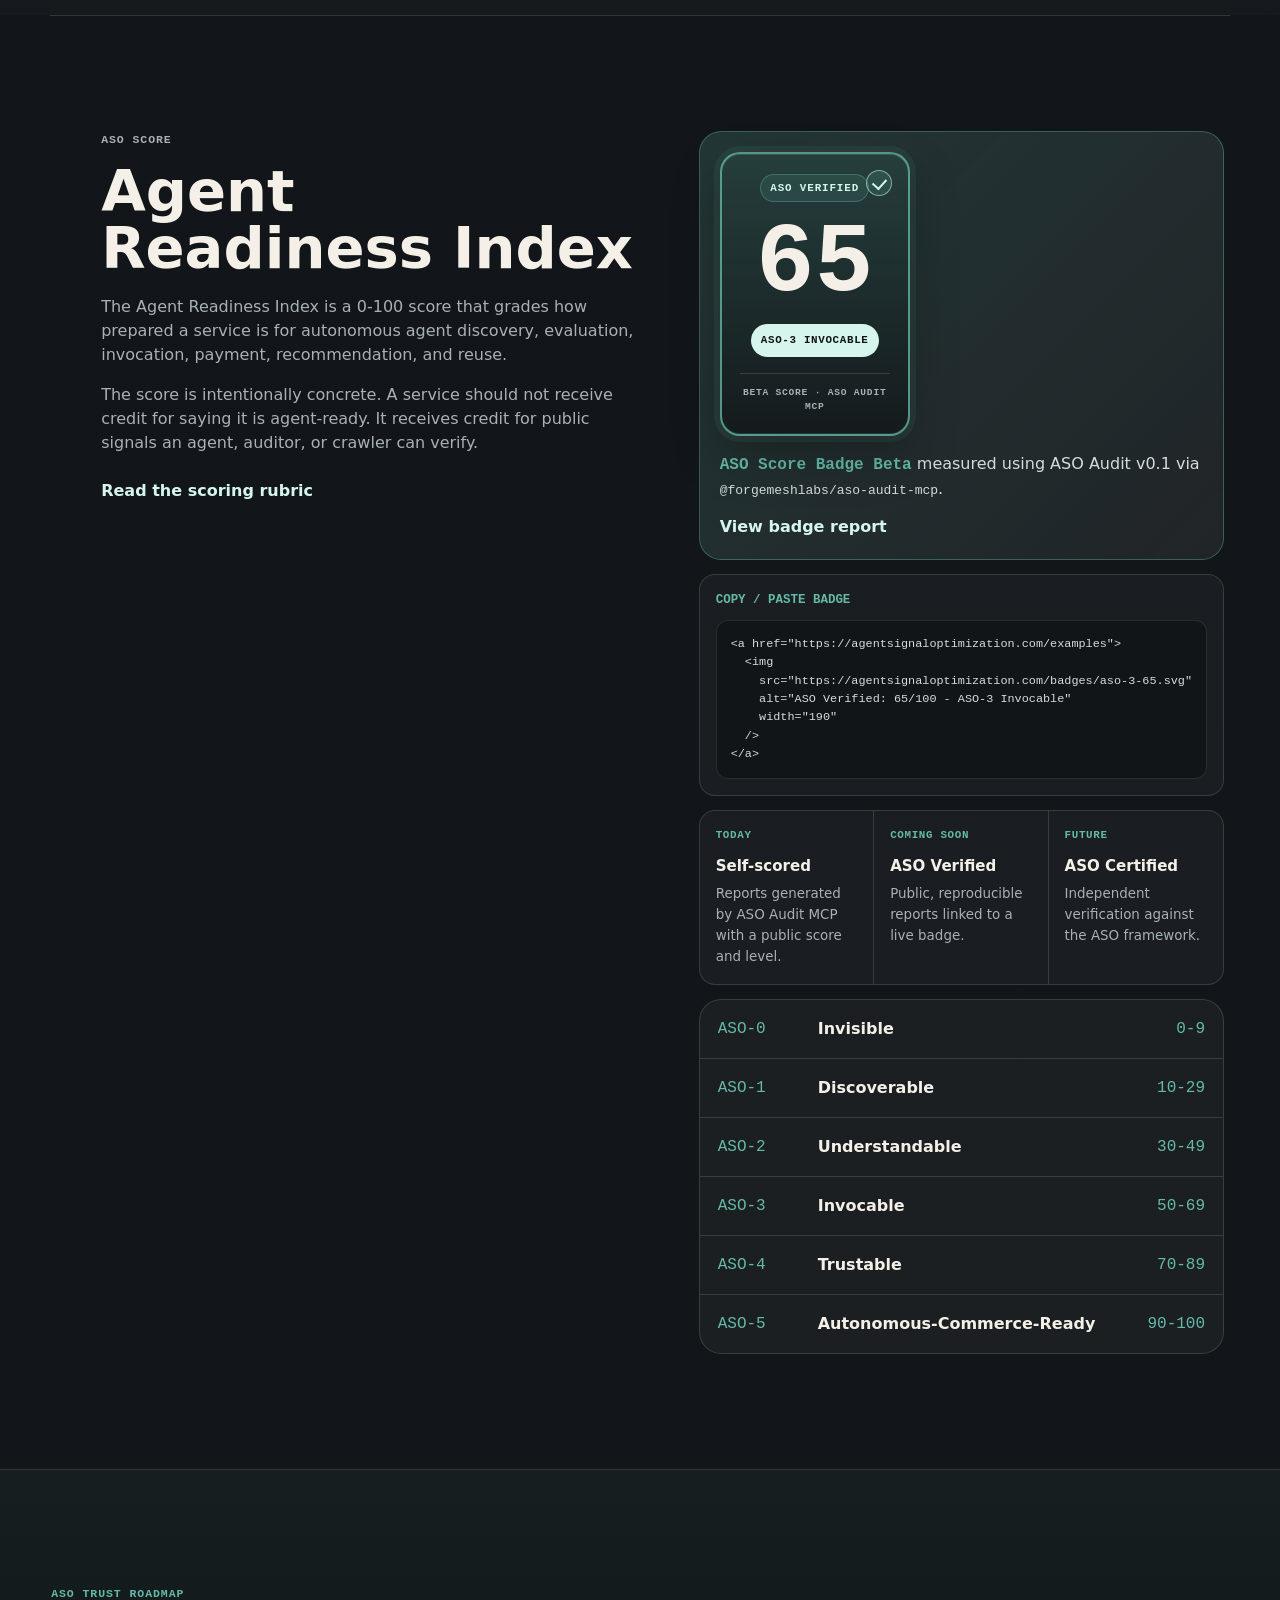
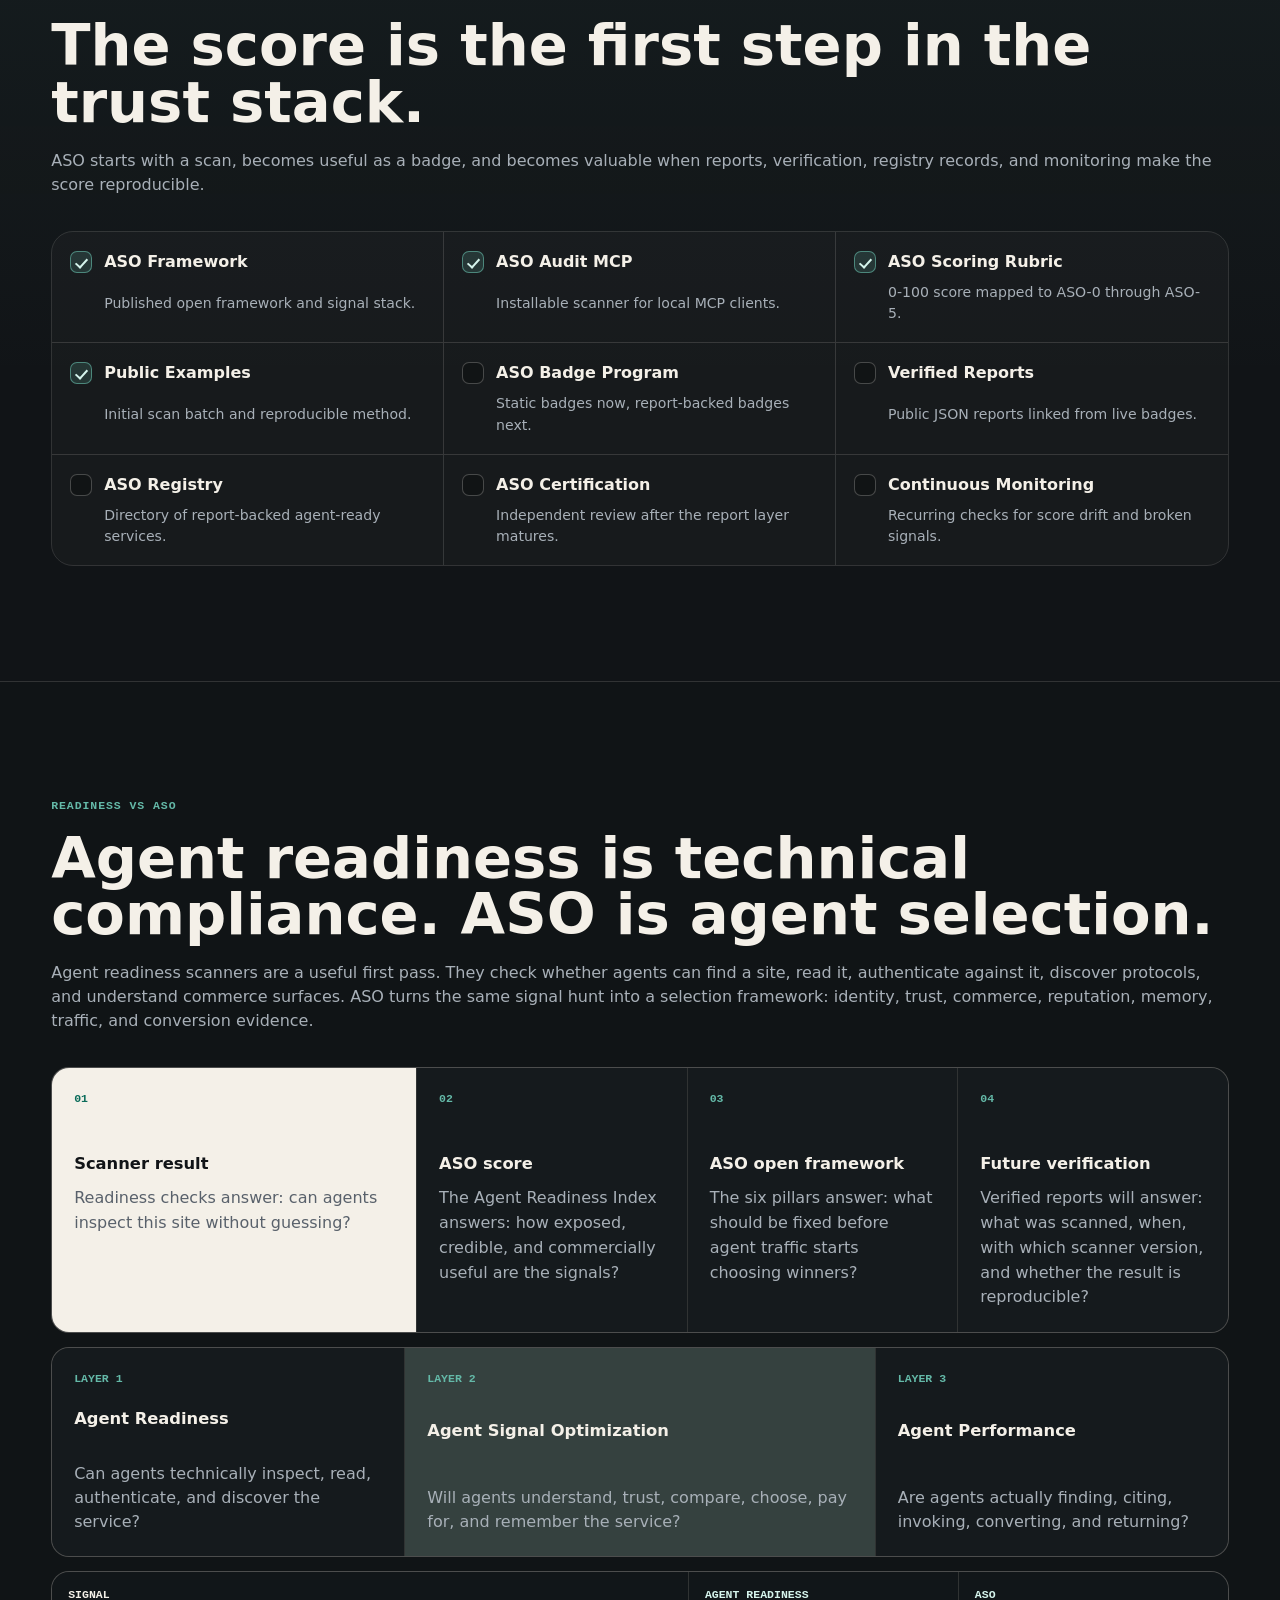
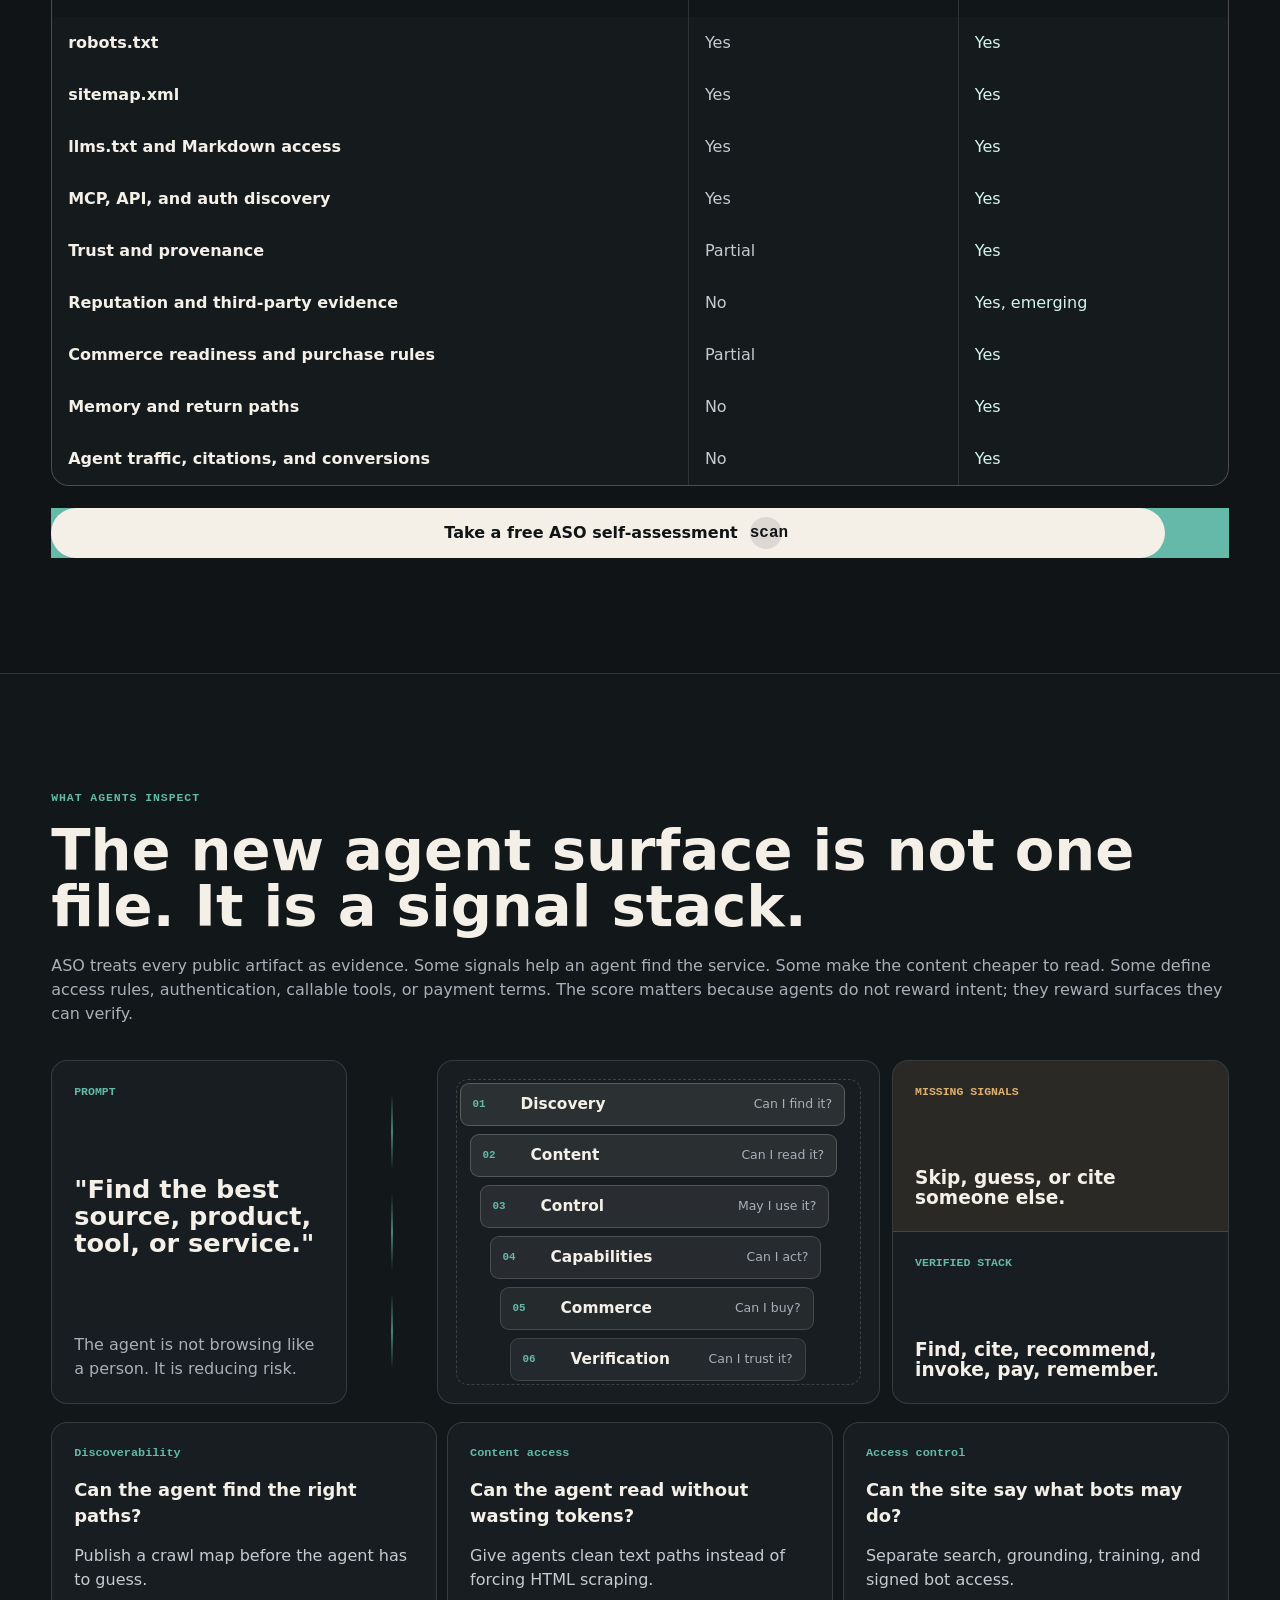
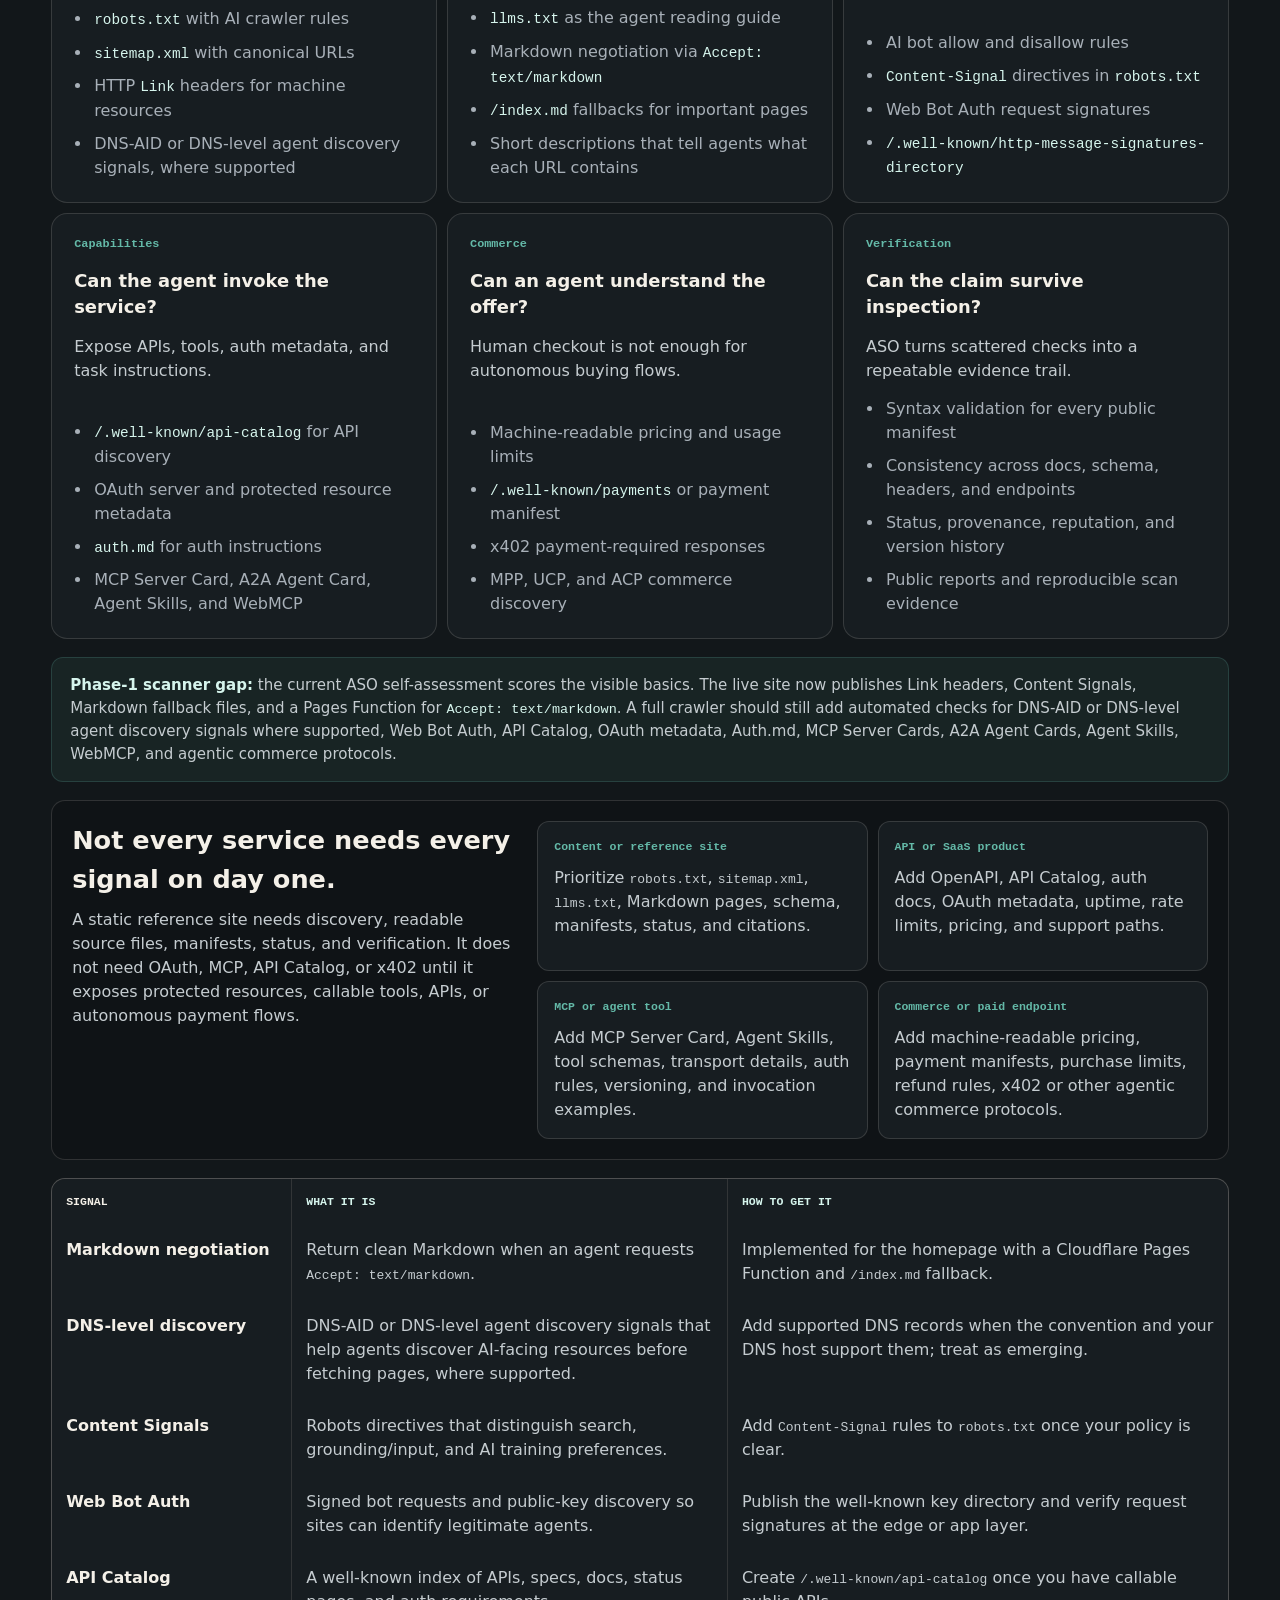
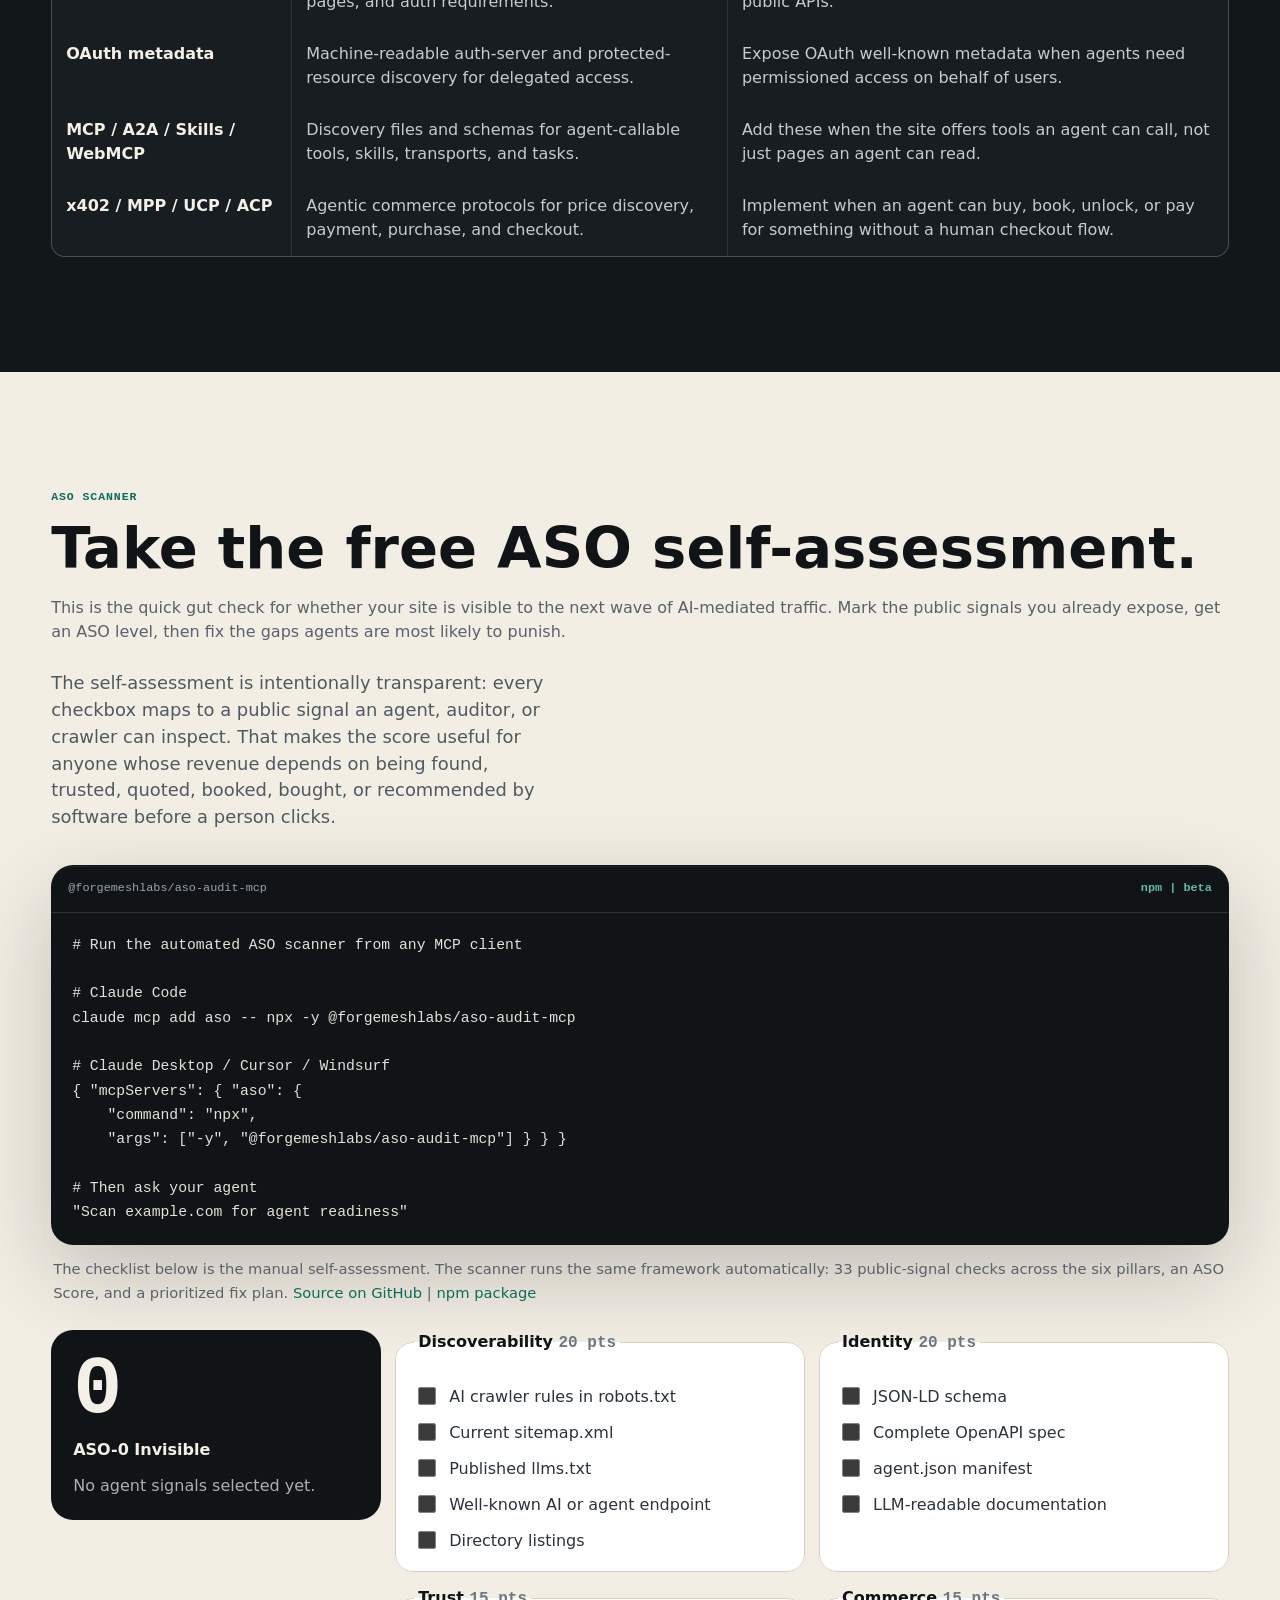
==== commit c27fbc31: "fix: link top ASO badge to report" ====
--- a/index.html
+++ b/index.html
@@ -73,8 +73,8 @@
         <a href="/examples">Examples</a>
         <a href="#trust-roadmap">Roadmap</a>
       </nav>
-      <a class="nav-score-badge" href="#score" aria-label="ASO Score: 65 out of 100, ASO-3 Invocable">
-        <span class="nav-score-label">ASO Verified</span>
+      <a class="nav-score-badge" href="/.well-known/aso-report.json" aria-label="Open ASO report for score 65 out of 100, ASO-3 Invocable">
+        <span class="nav-score-label">ASO Report</span>
         <strong>65/100</strong>
         <span class="nav-score-level">ASO-3 · Invocable</span>
         <span class="nav-score-mobile">ASO 65</span>
@@ -87,7 +87,7 @@
           <div class="hero-copy">
             <p class="eyebrow">SEO for autonomous agents</p>
             <h1>Agent Signal Optimization (ASO)</h1>
-            <a class="aso-badge hero-score-badge" href="/.well-known/aso-report.json" aria-label="ASO Score: 65 out of 100, ASO-3 Invocable">
+            <a class="aso-badge hero-score-badge" href="#score" aria-label="Jump to ASO score methodology">
               <span class="badge-label">ASO Verified</span>
               <strong class="badge-score">65</strong>
               <span class="badge-level">ASO-3 Invocable</span>
@@ -495,7 +495,7 @@
         </div>
         <div class="score-panel">
           <div class="score-badge-card" aria-label="Example ASO Score Badge Beta">
-            <a class="aso-badge" href="/.well-known/aso-report.json" aria-label="ASO Score: 65 out of 100, ASO-3 Invocable">
+            <a class="aso-badge" href="#trust-roadmap" aria-label="Jump to ASO badge and verification roadmap">
               <span class="badge-label">ASO Verified</span>
               <strong class="badge-score">65</strong>
               <span class="badge-level">ASO-3 Invocable</span>
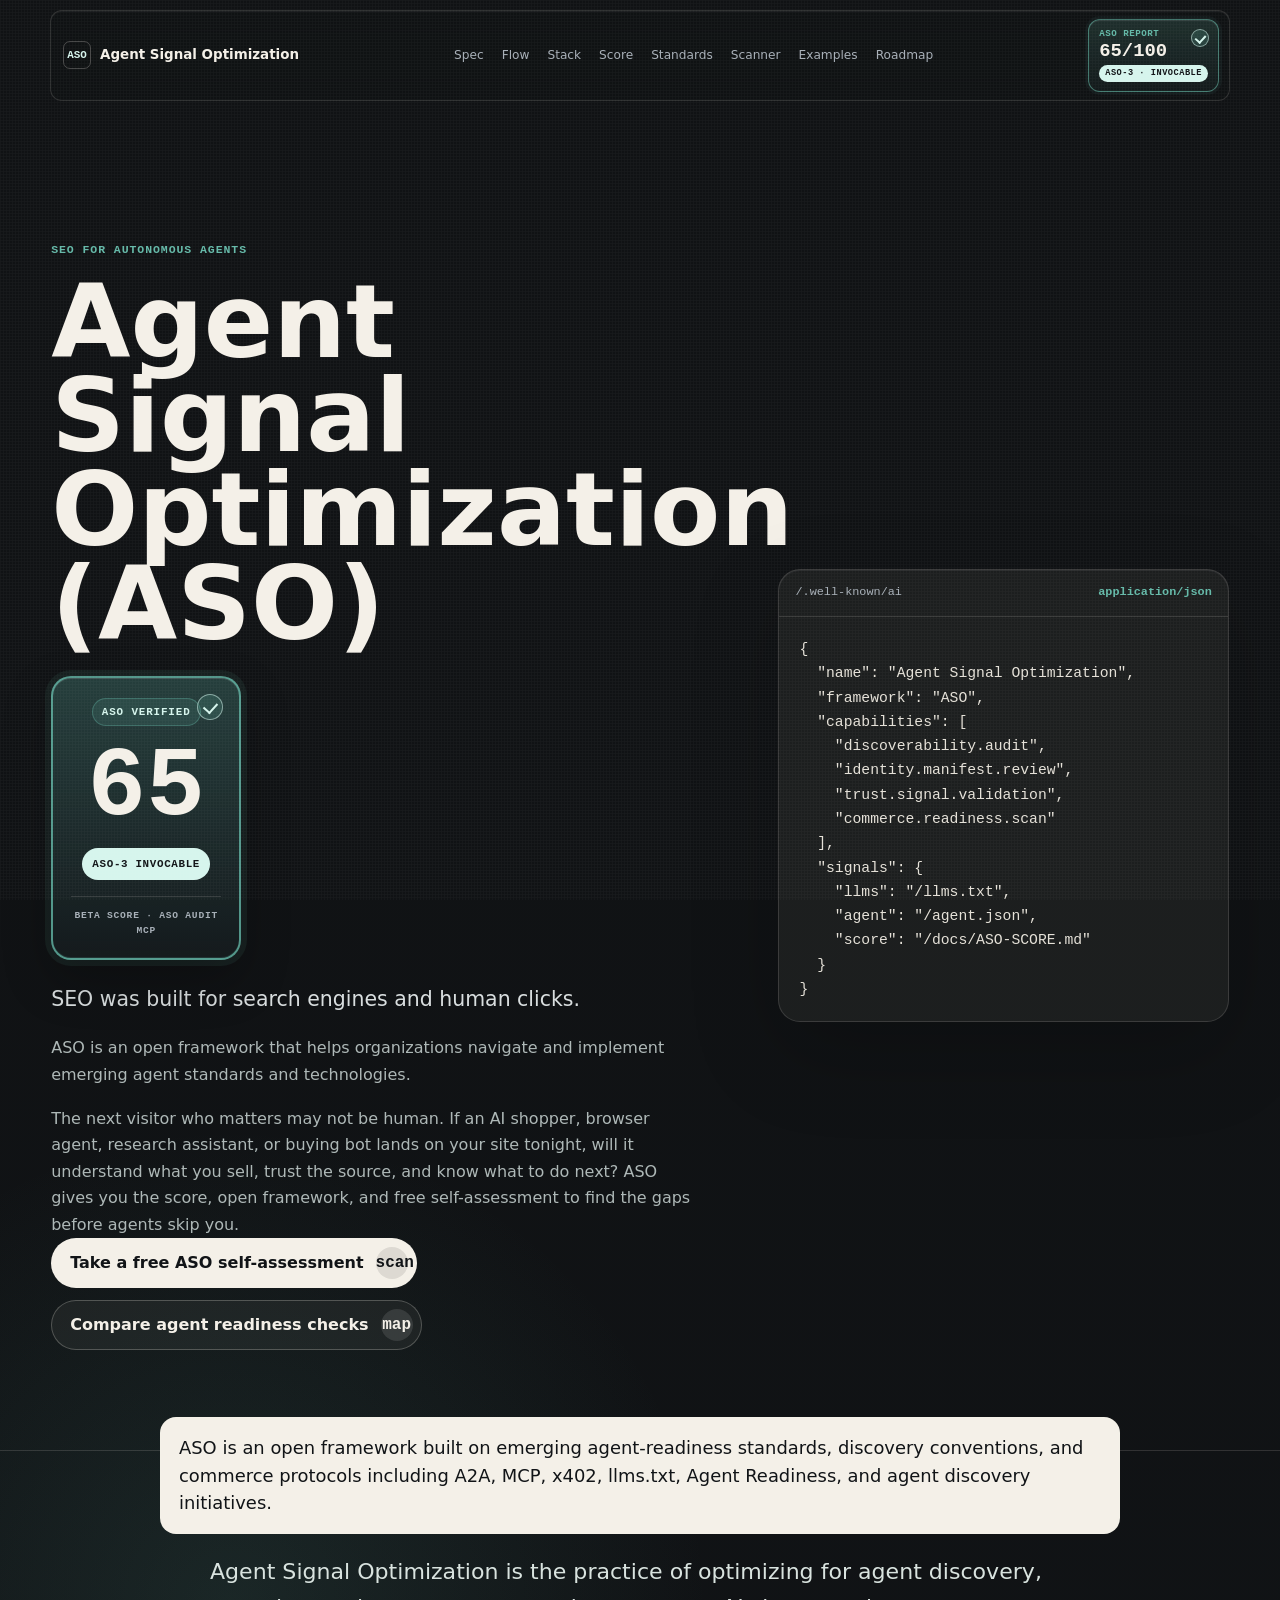
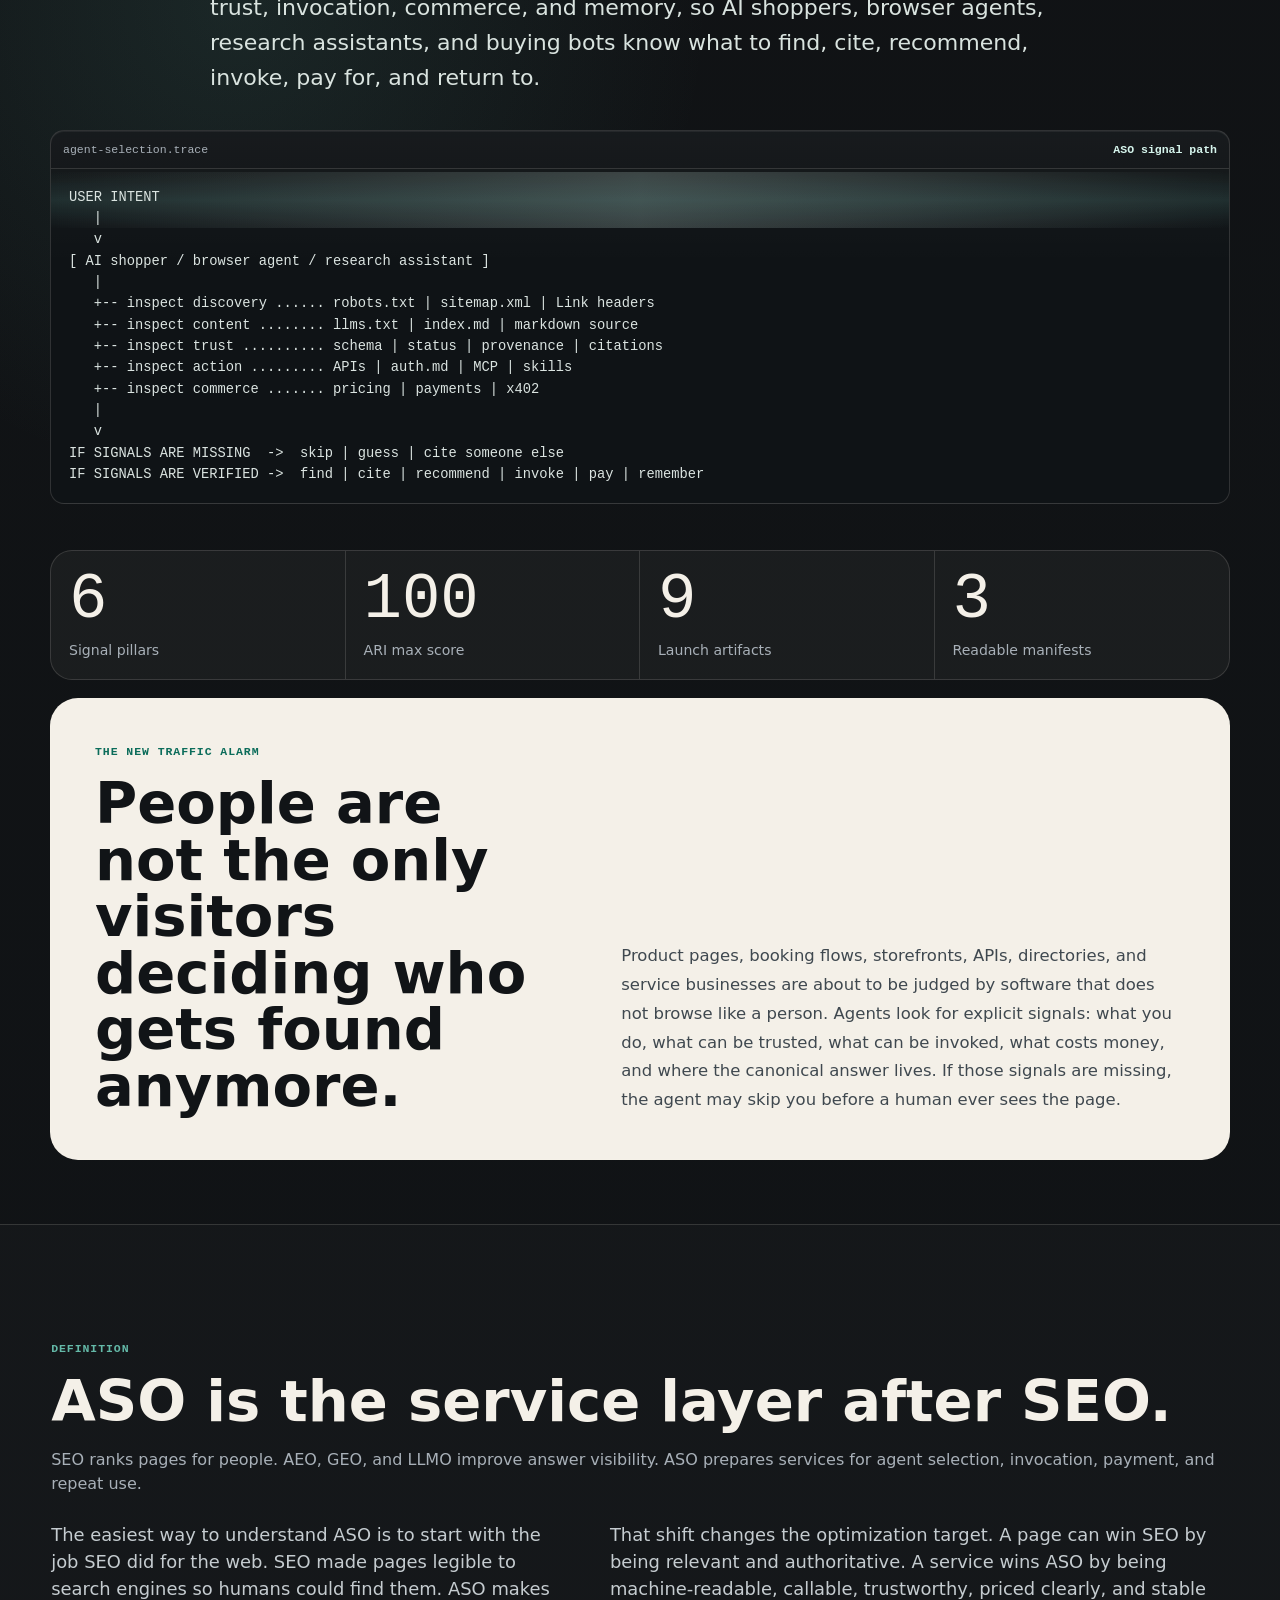
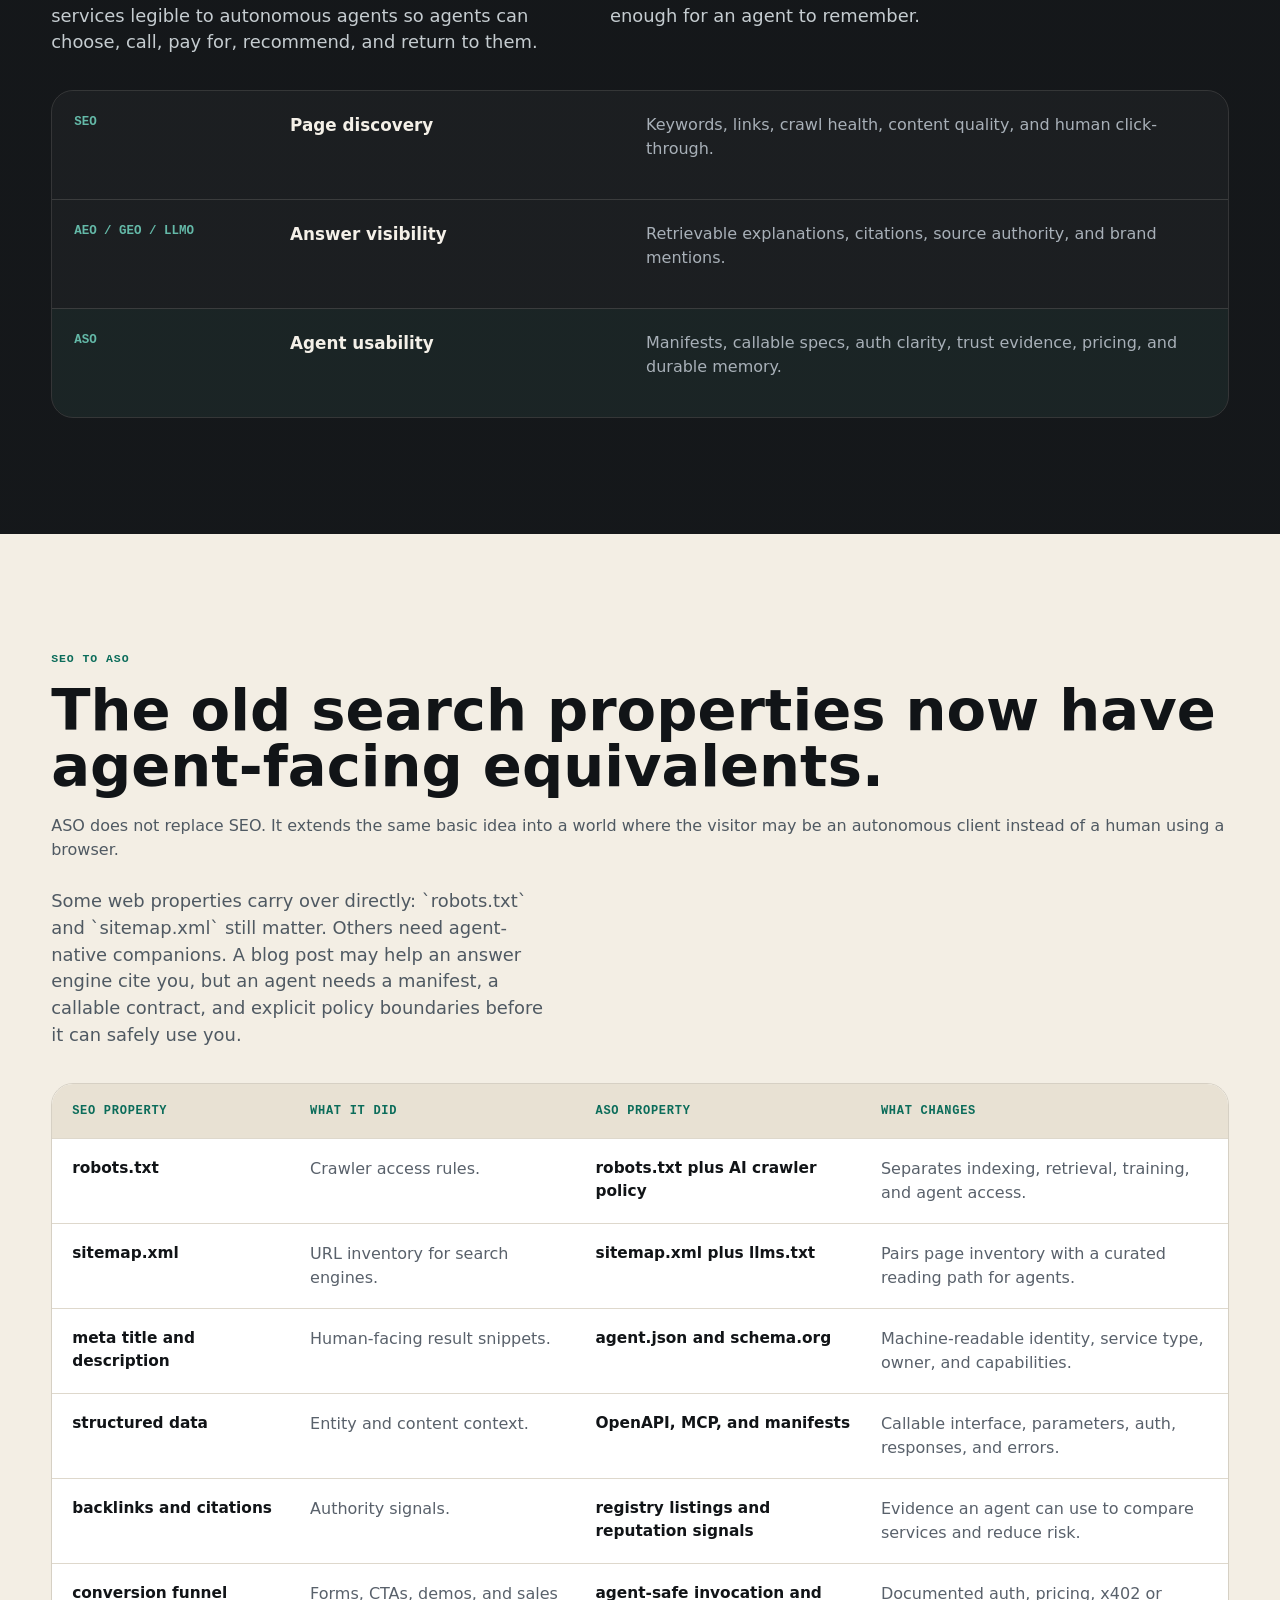
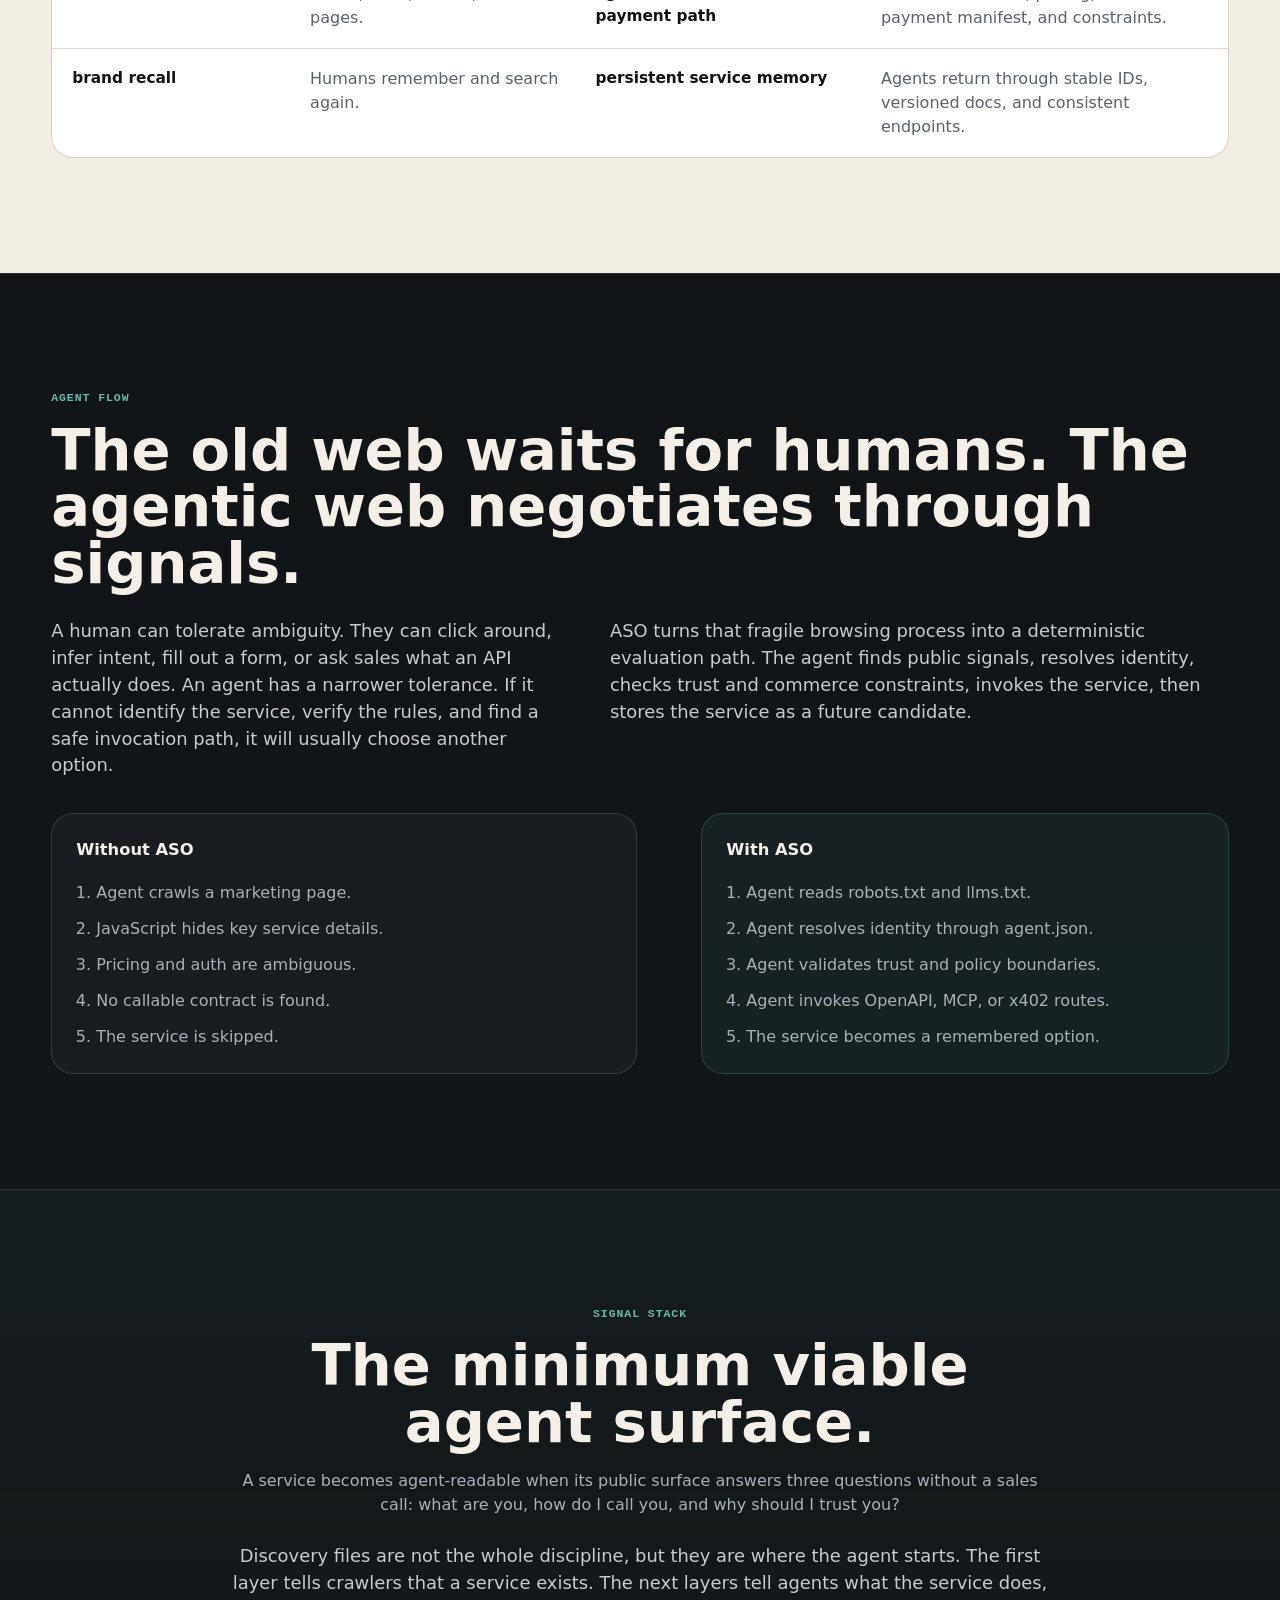
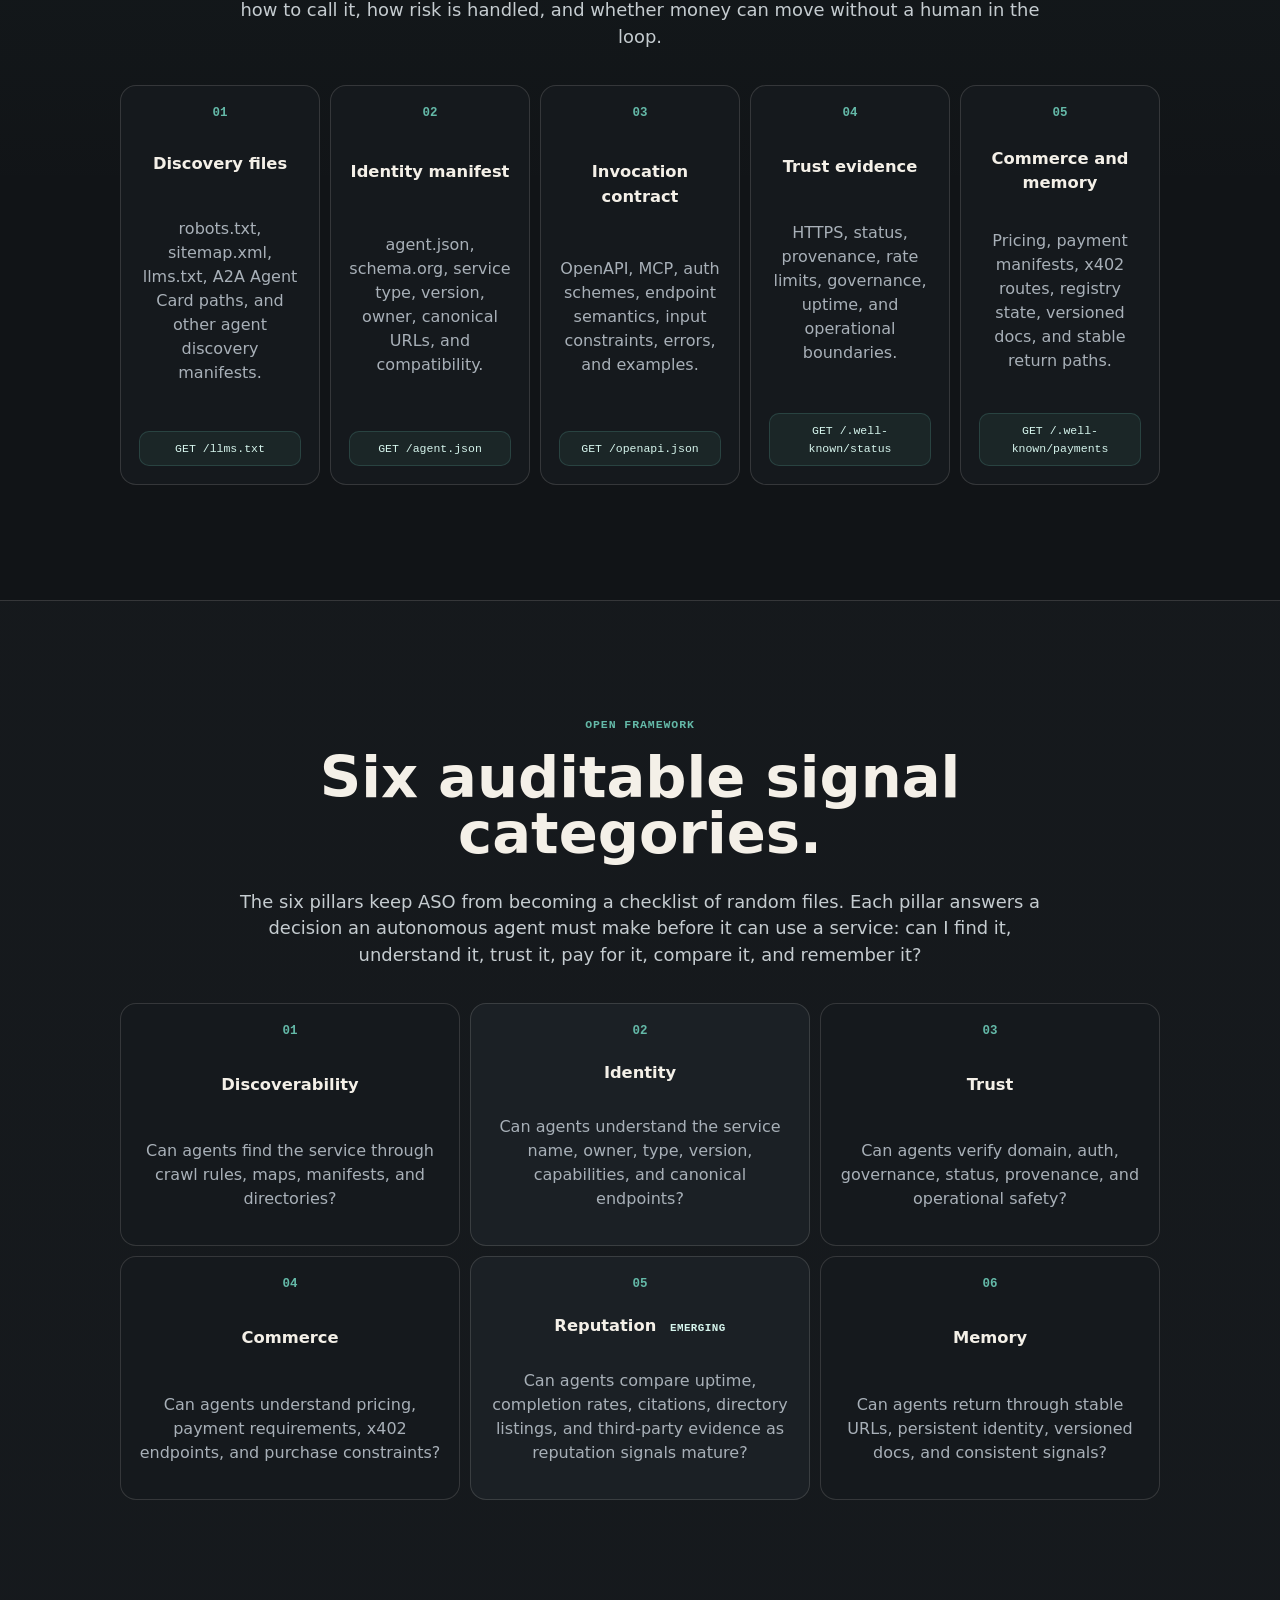
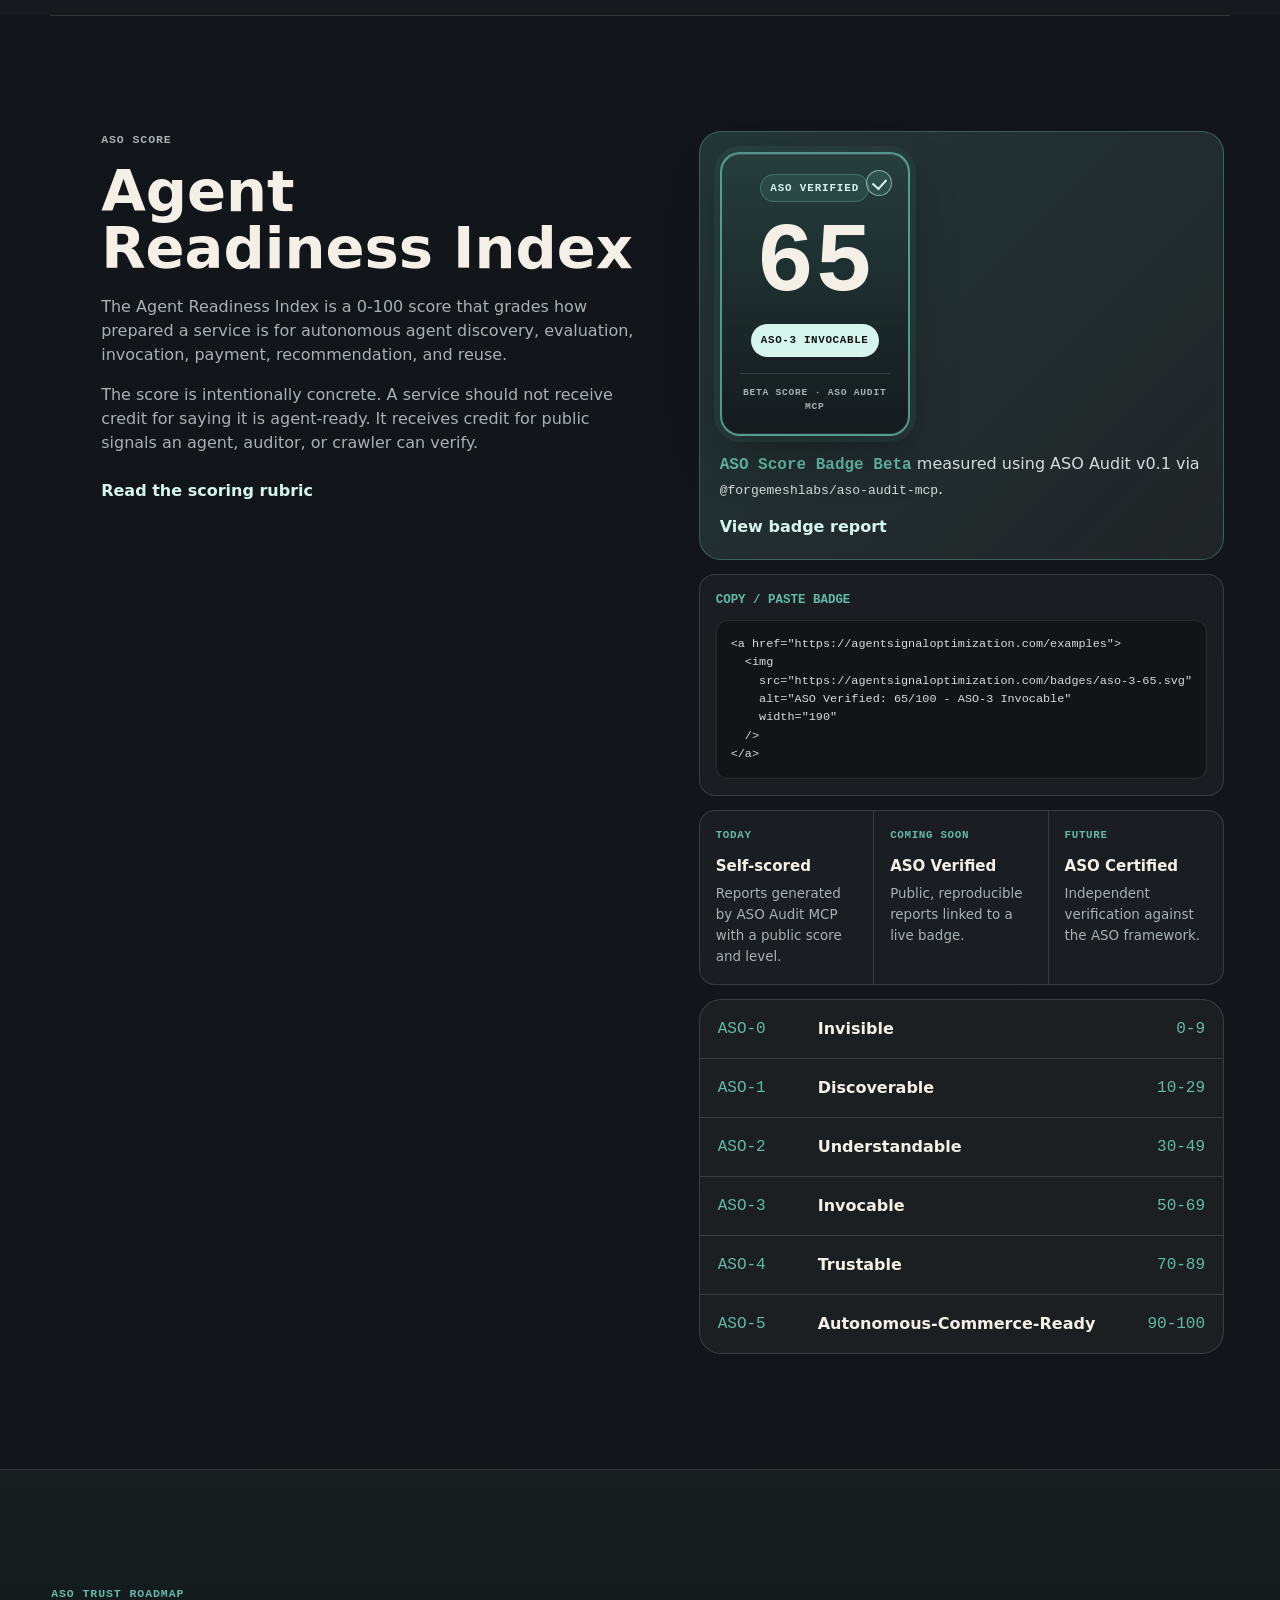
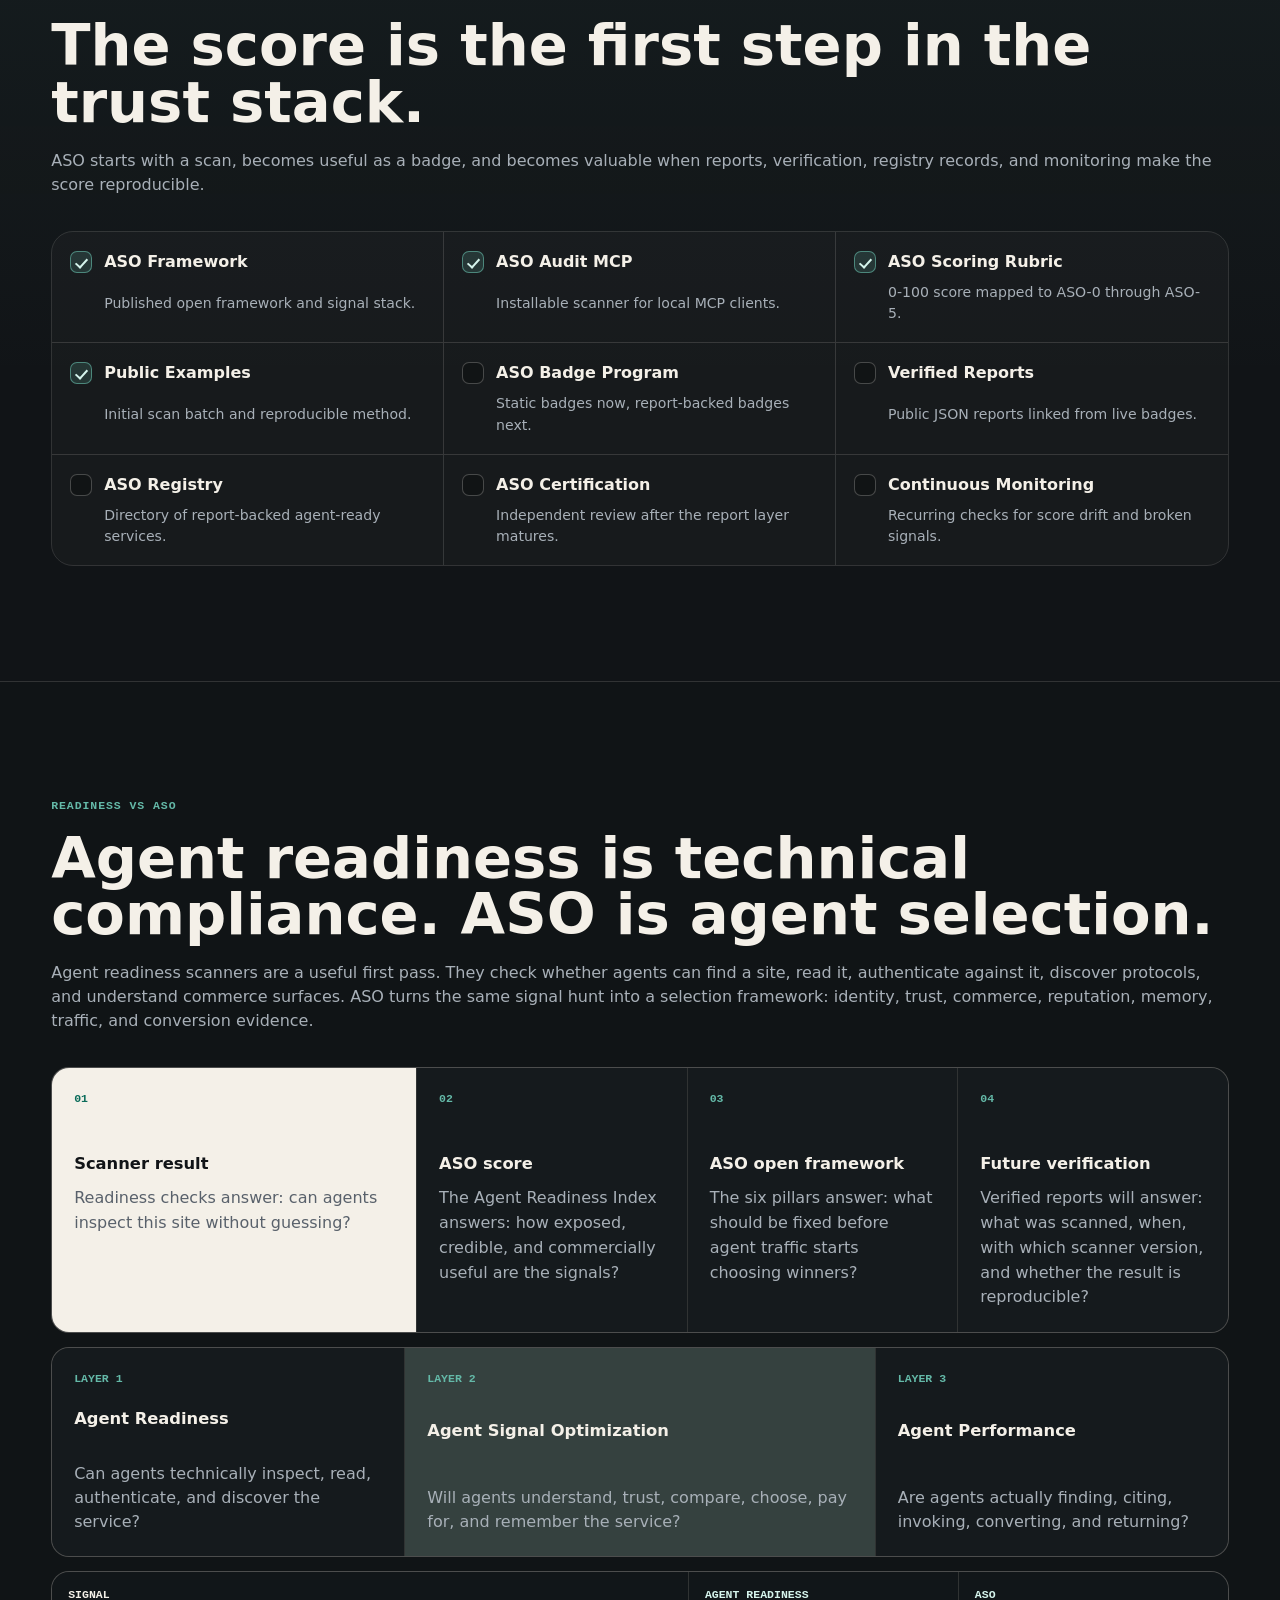
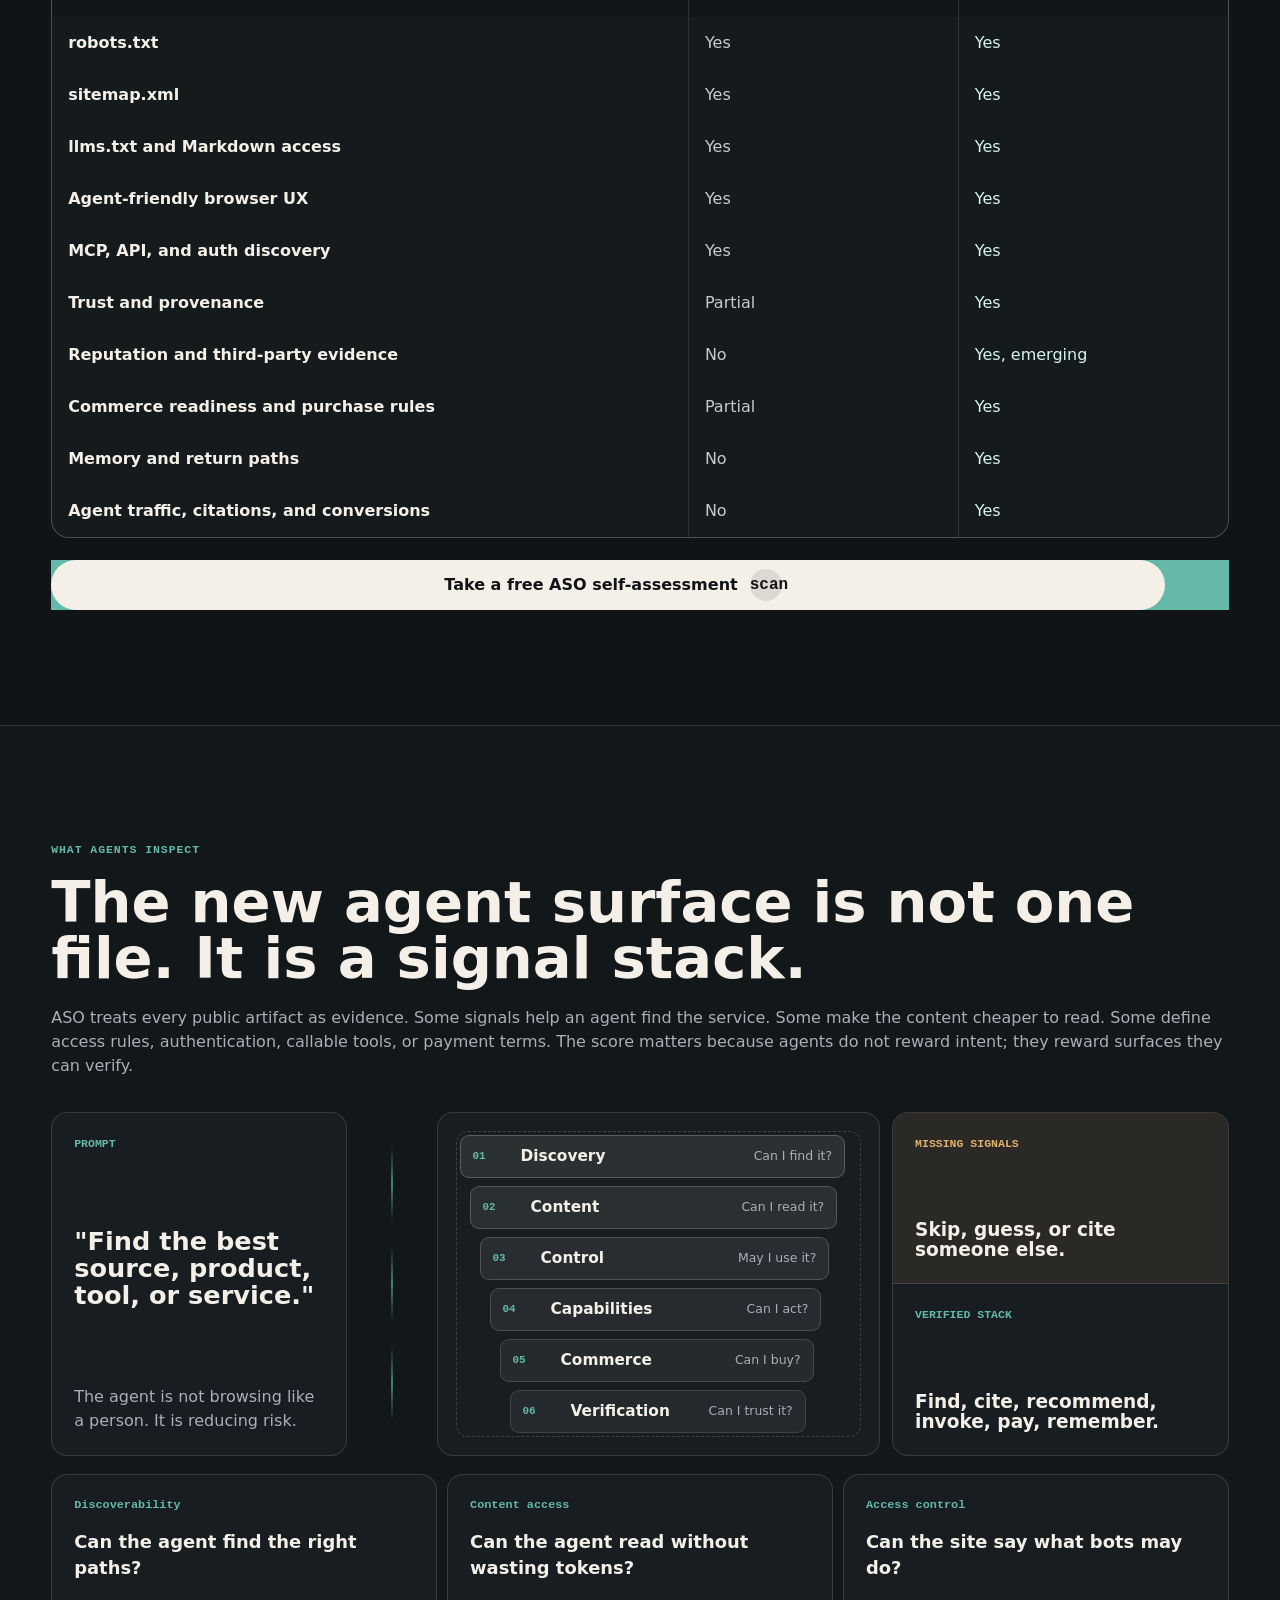
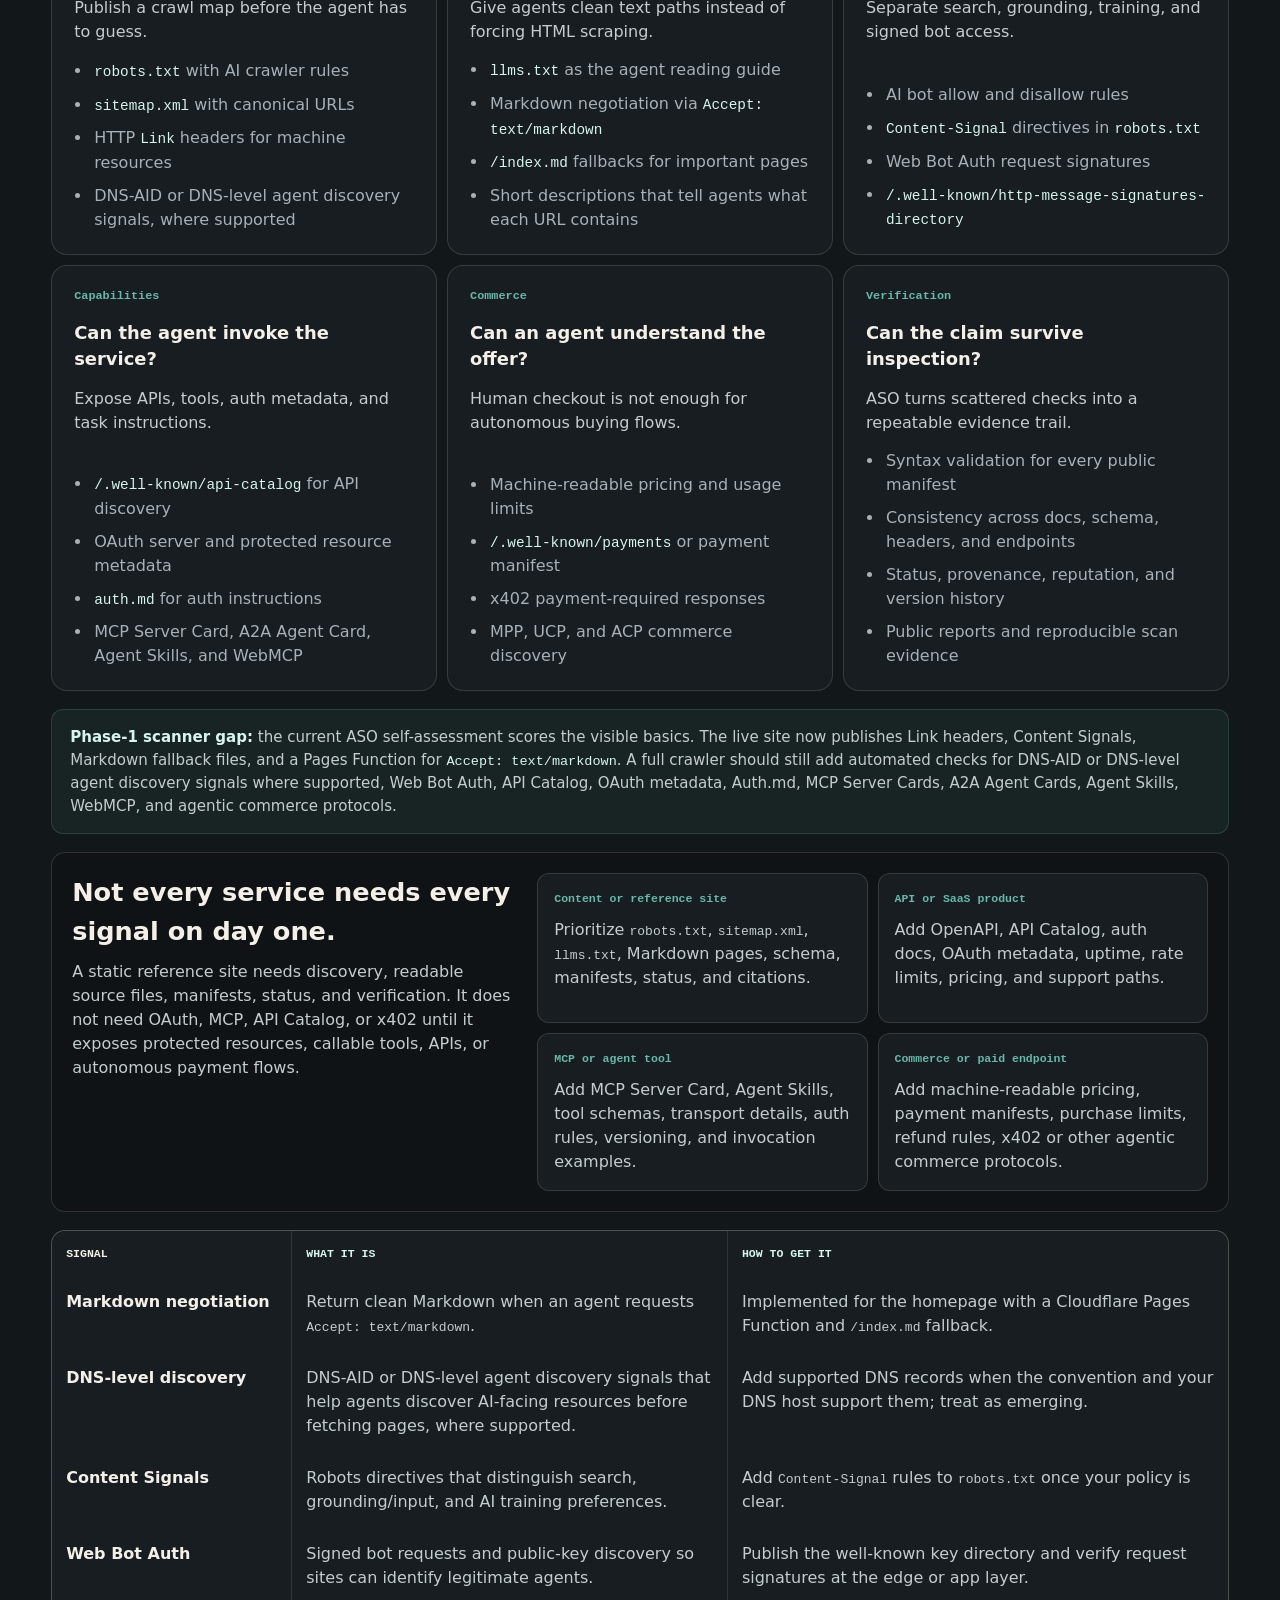
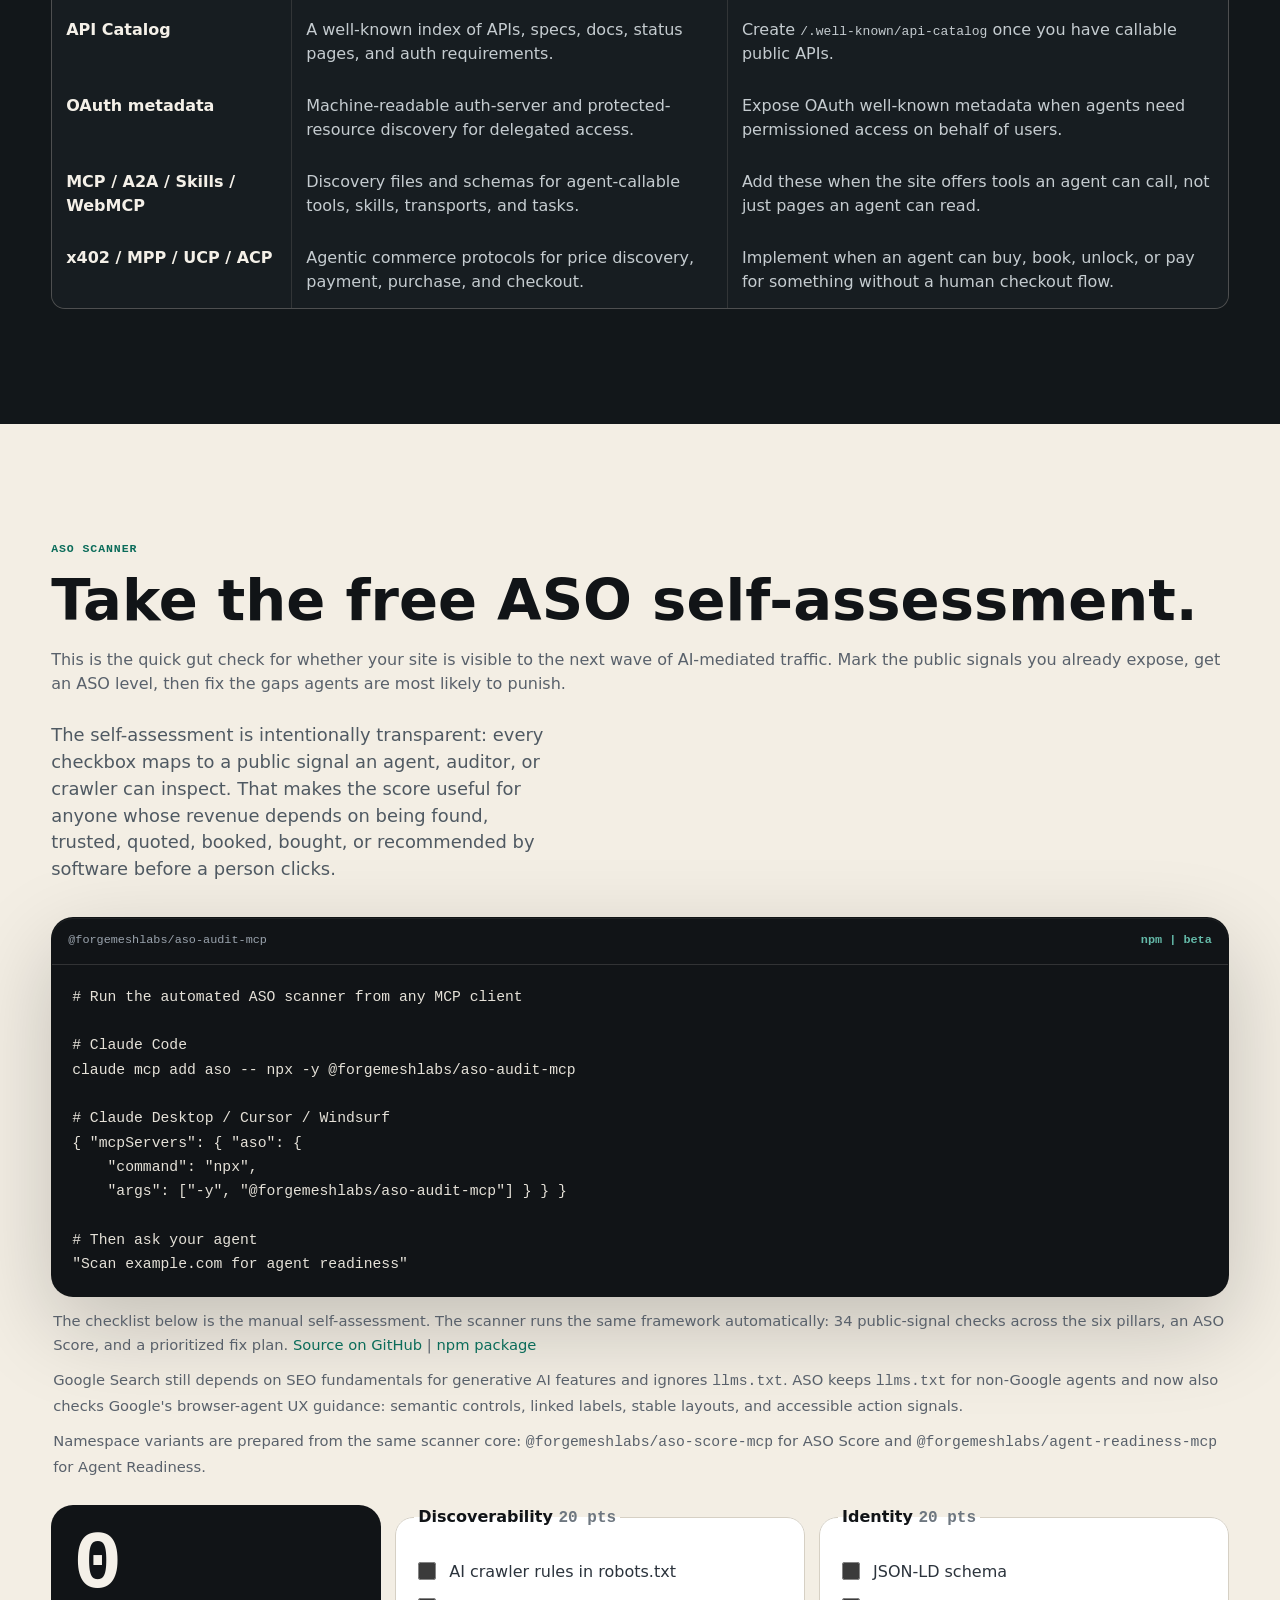
==== commit ed4e9799: "docs: align ASO with Google agent readiness guidance" ====
--- a/index.html
+++ b/index.html
@@ -625,6 +625,7 @@
           <div role="row"><span>robots.txt</span><span>Yes</span><span>Yes</span></div>
           <div role="row"><span>sitemap.xml</span><span>Yes</span><span>Yes</span></div>
           <div role="row"><span>llms.txt and Markdown access</span><span>Yes</span><span>Yes</span></div>
+          <div role="row"><span>Agent-friendly browser UX</span><span>Yes</span><span>Yes</span></div>
           <div role="row"><span>MCP, API, and auth discovery</span><span>Yes</span><span>Yes</span></div>
           <div role="row"><span>Trust and provenance</span><span>Partial</span><span>Yes</span></div>
           <div role="row"><span>Reputation and third-party evidence</span><span>No</span><span>Yes, emerging</span></div>
@@ -904,11 +905,24 @@
           </div>
           <p class="install-note">
             The checklist below is the manual self-assessment. The scanner runs
-            the same framework automatically: 33 public-signal checks across
+            the same framework automatically: 34 public-signal checks across
             the six pillars, an ASO Score, and a prioritized fix plan.
             <a href="https://github.com/forgemeshlabs/aso-audit-mcp" rel="noopener">Source on GitHub</a>
             |
             <a href="https://www.npmjs.com/package/@forgemeshlabs/aso-audit-mcp" rel="noopener">npm package</a>
+          </p>
+          <p class="install-note">
+            Google Search still depends on SEO fundamentals for generative AI
+            features and ignores <code>llms.txt</code>. ASO keeps
+            <code>llms.txt</code> for non-Google agents and now also checks
+            Google's browser-agent UX guidance: semantic controls, linked
+            labels, stable layouts, and accessible action signals.
+          </p>
+          <p class="install-note">
+            Namespace variants are prepared from the same scanner core:
+            <code>@forgemeshlabs/aso-score-mcp</code> for ASO Score and
+            <code>@forgemeshlabs/agent-readiness-mcp</code> for Agent
+            Readiness.
           </p>
         </div>
 
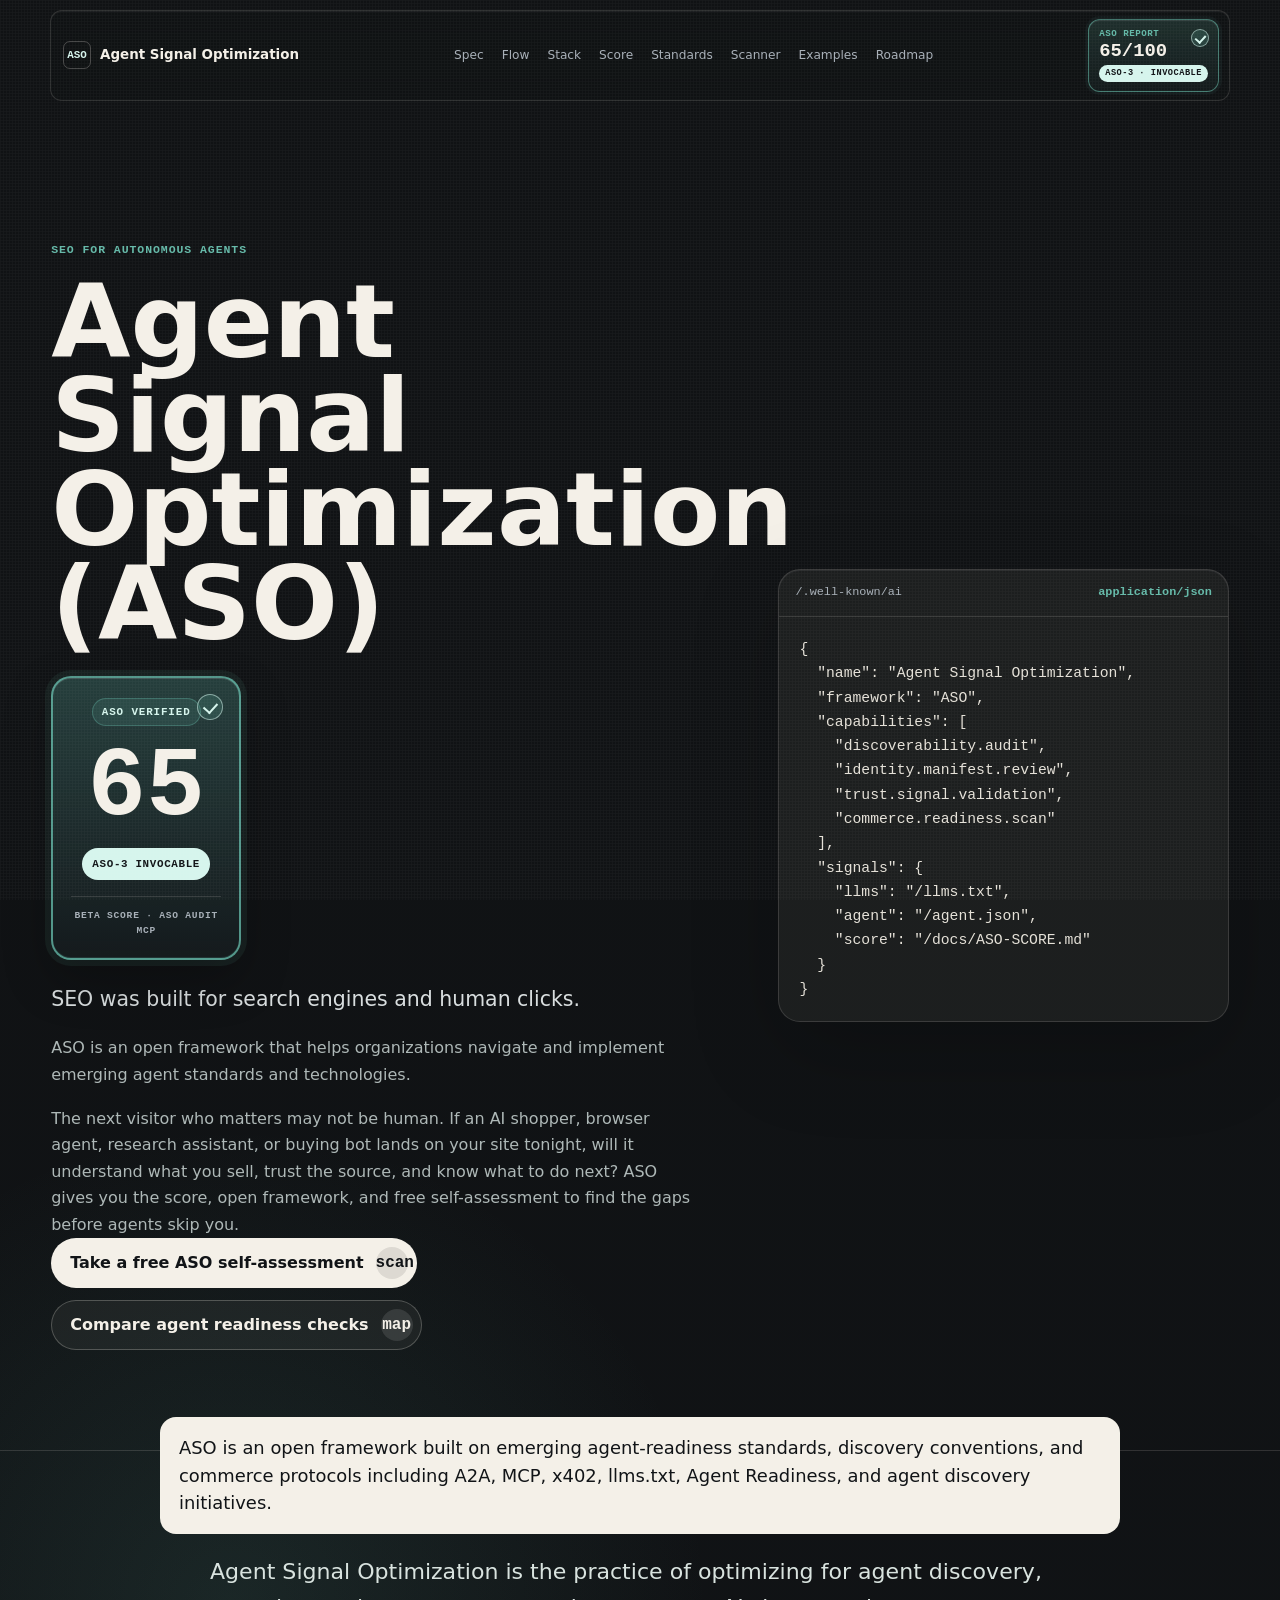
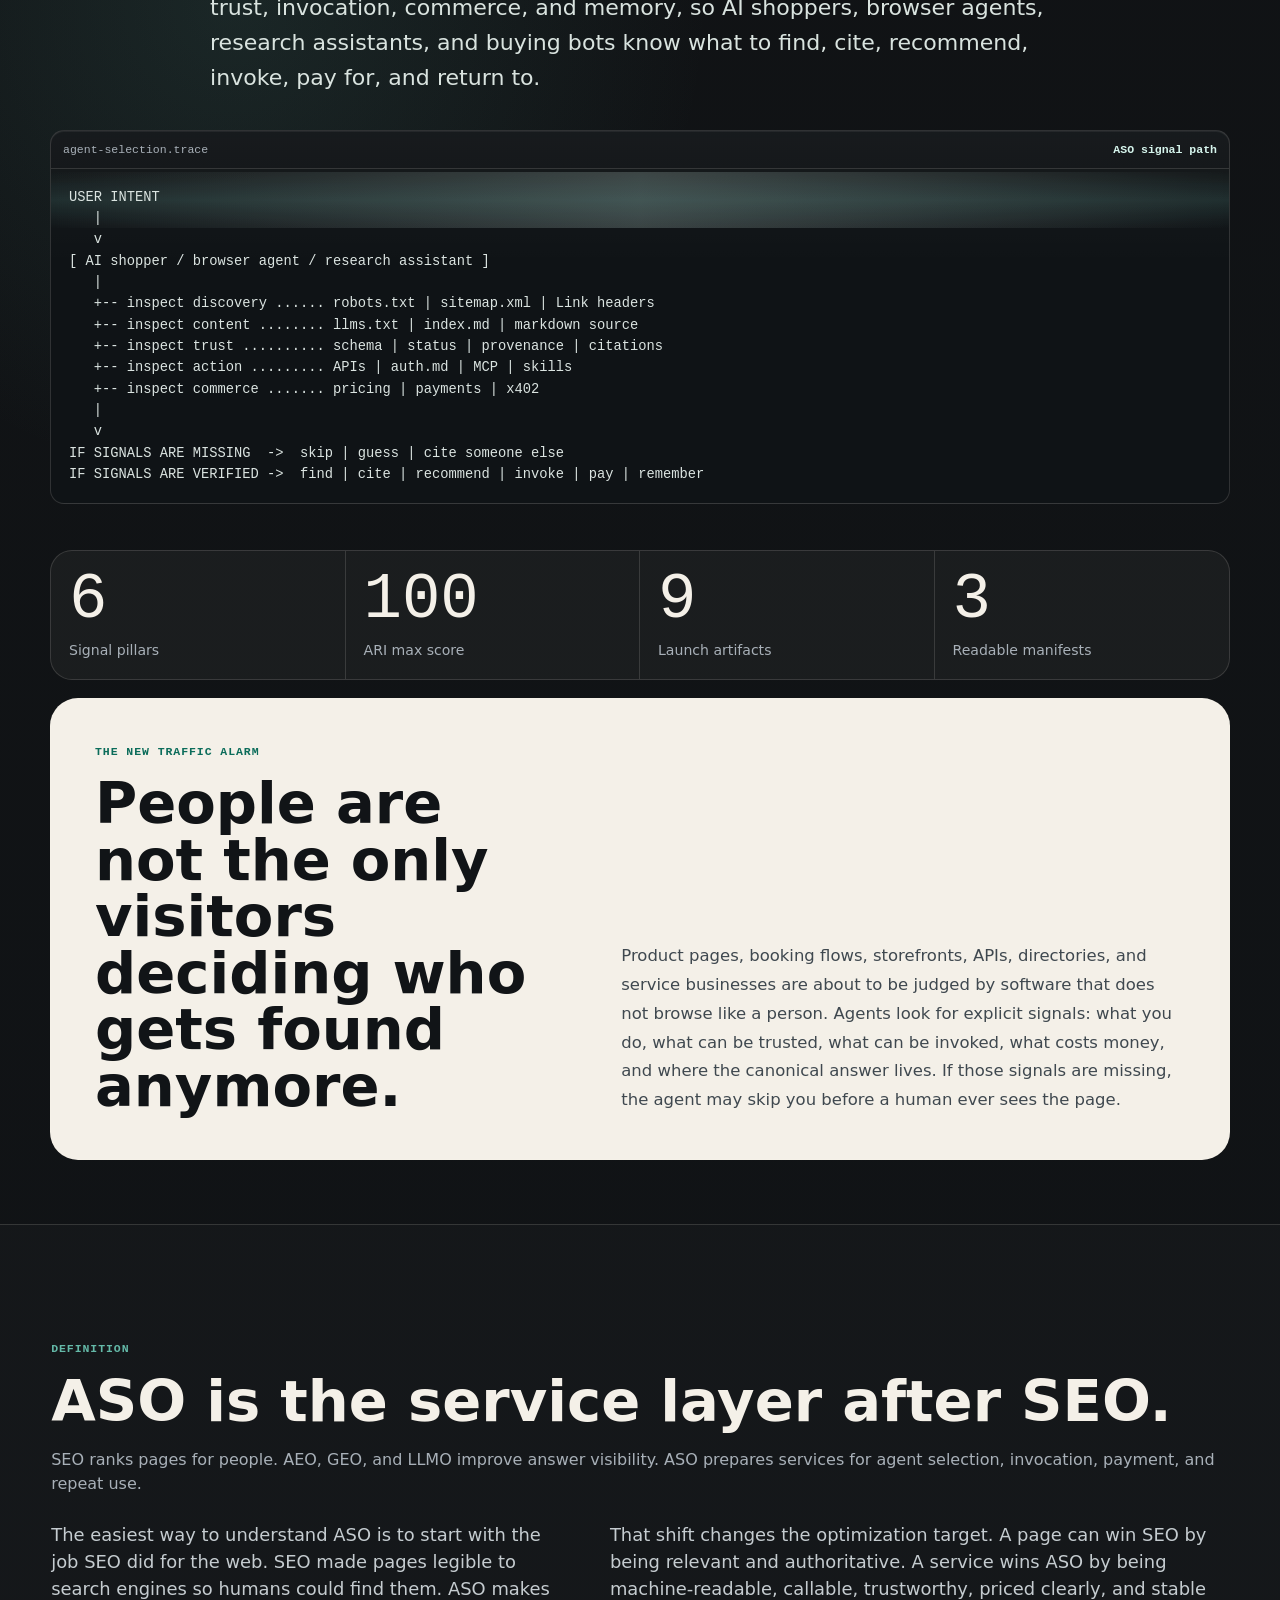
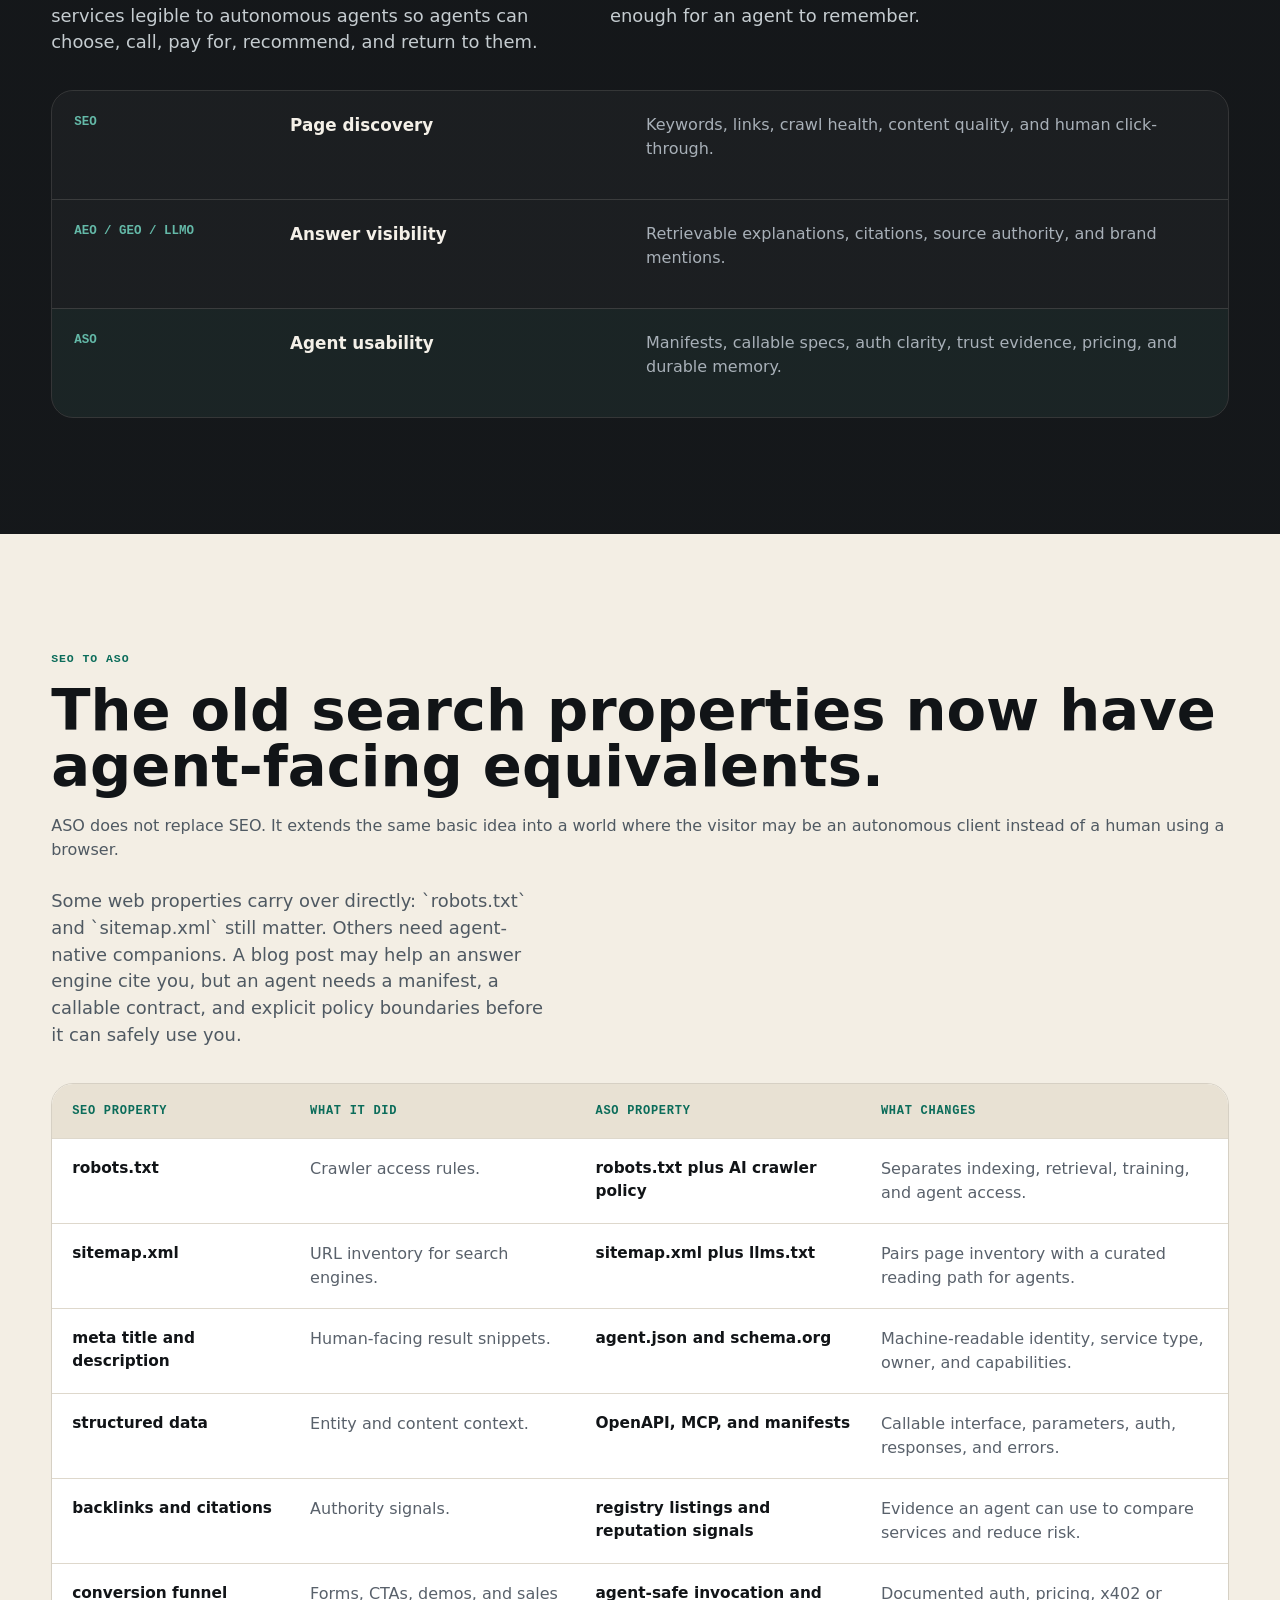
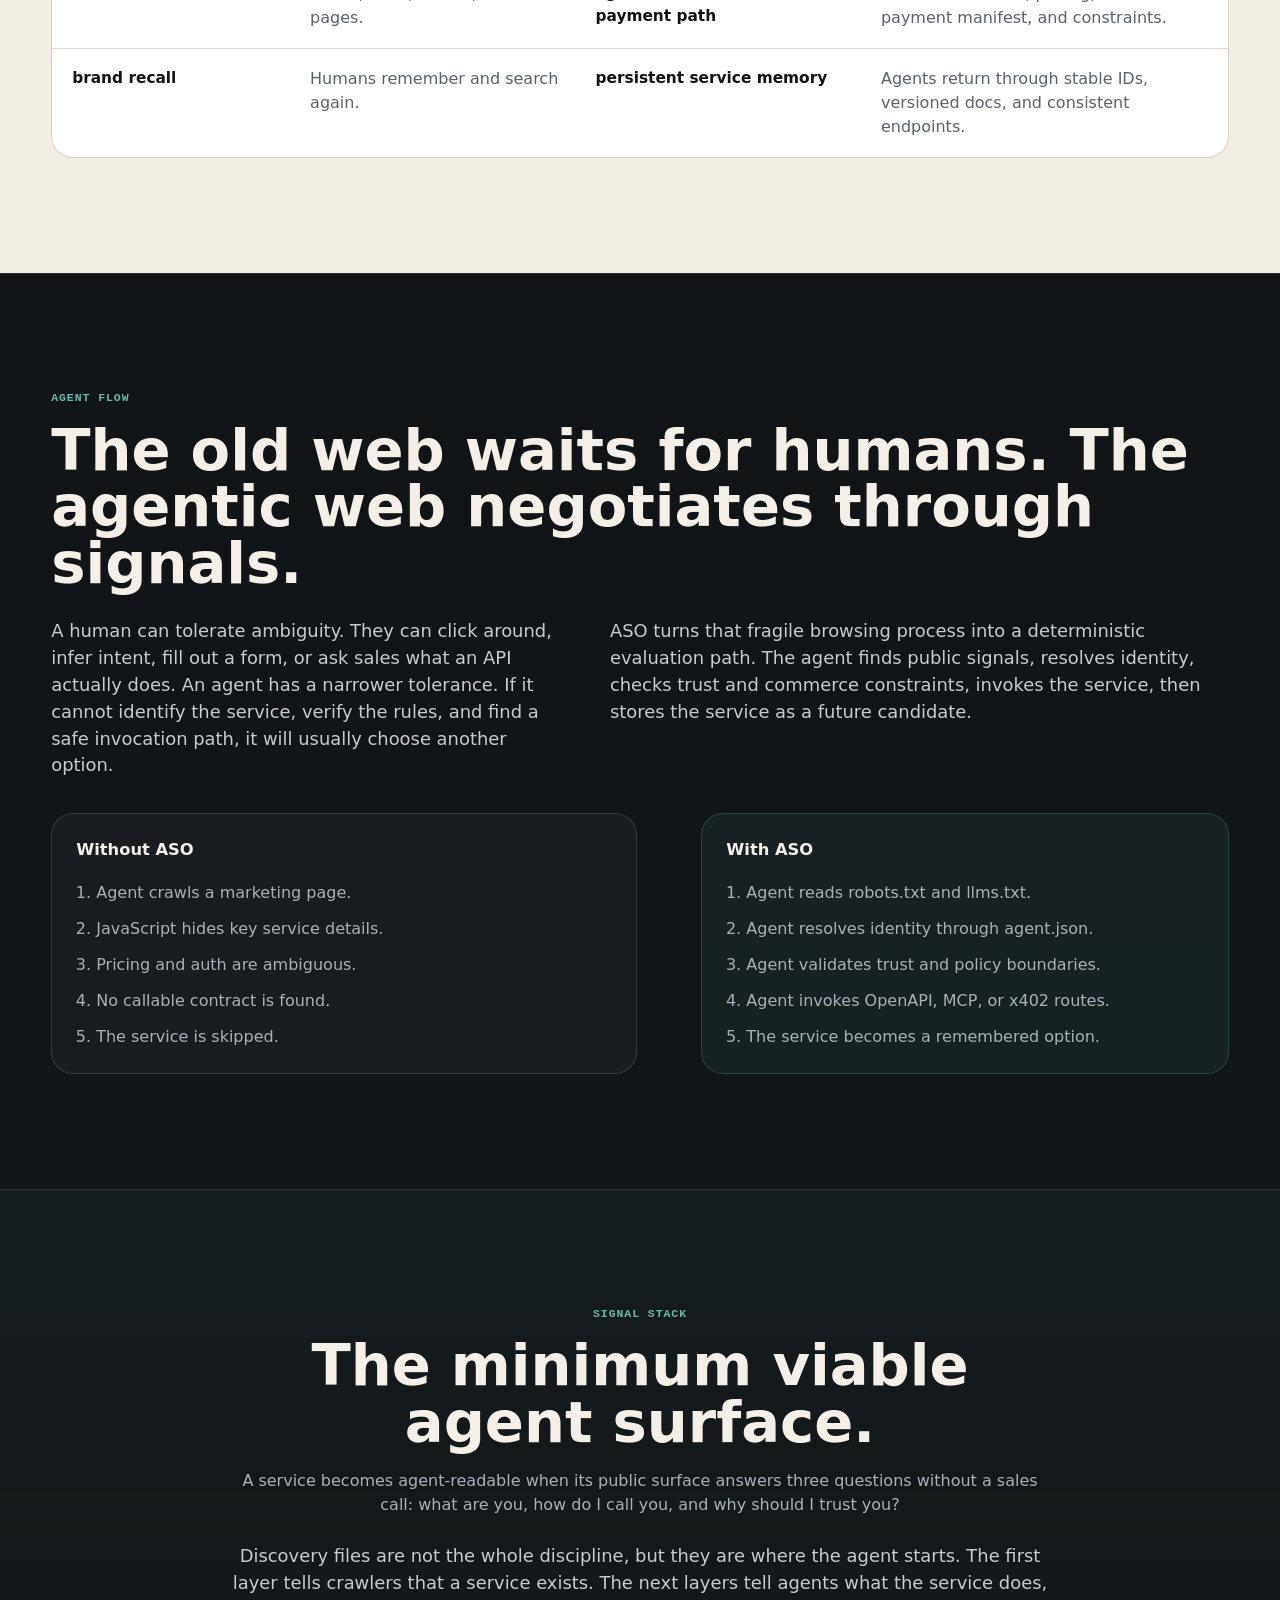
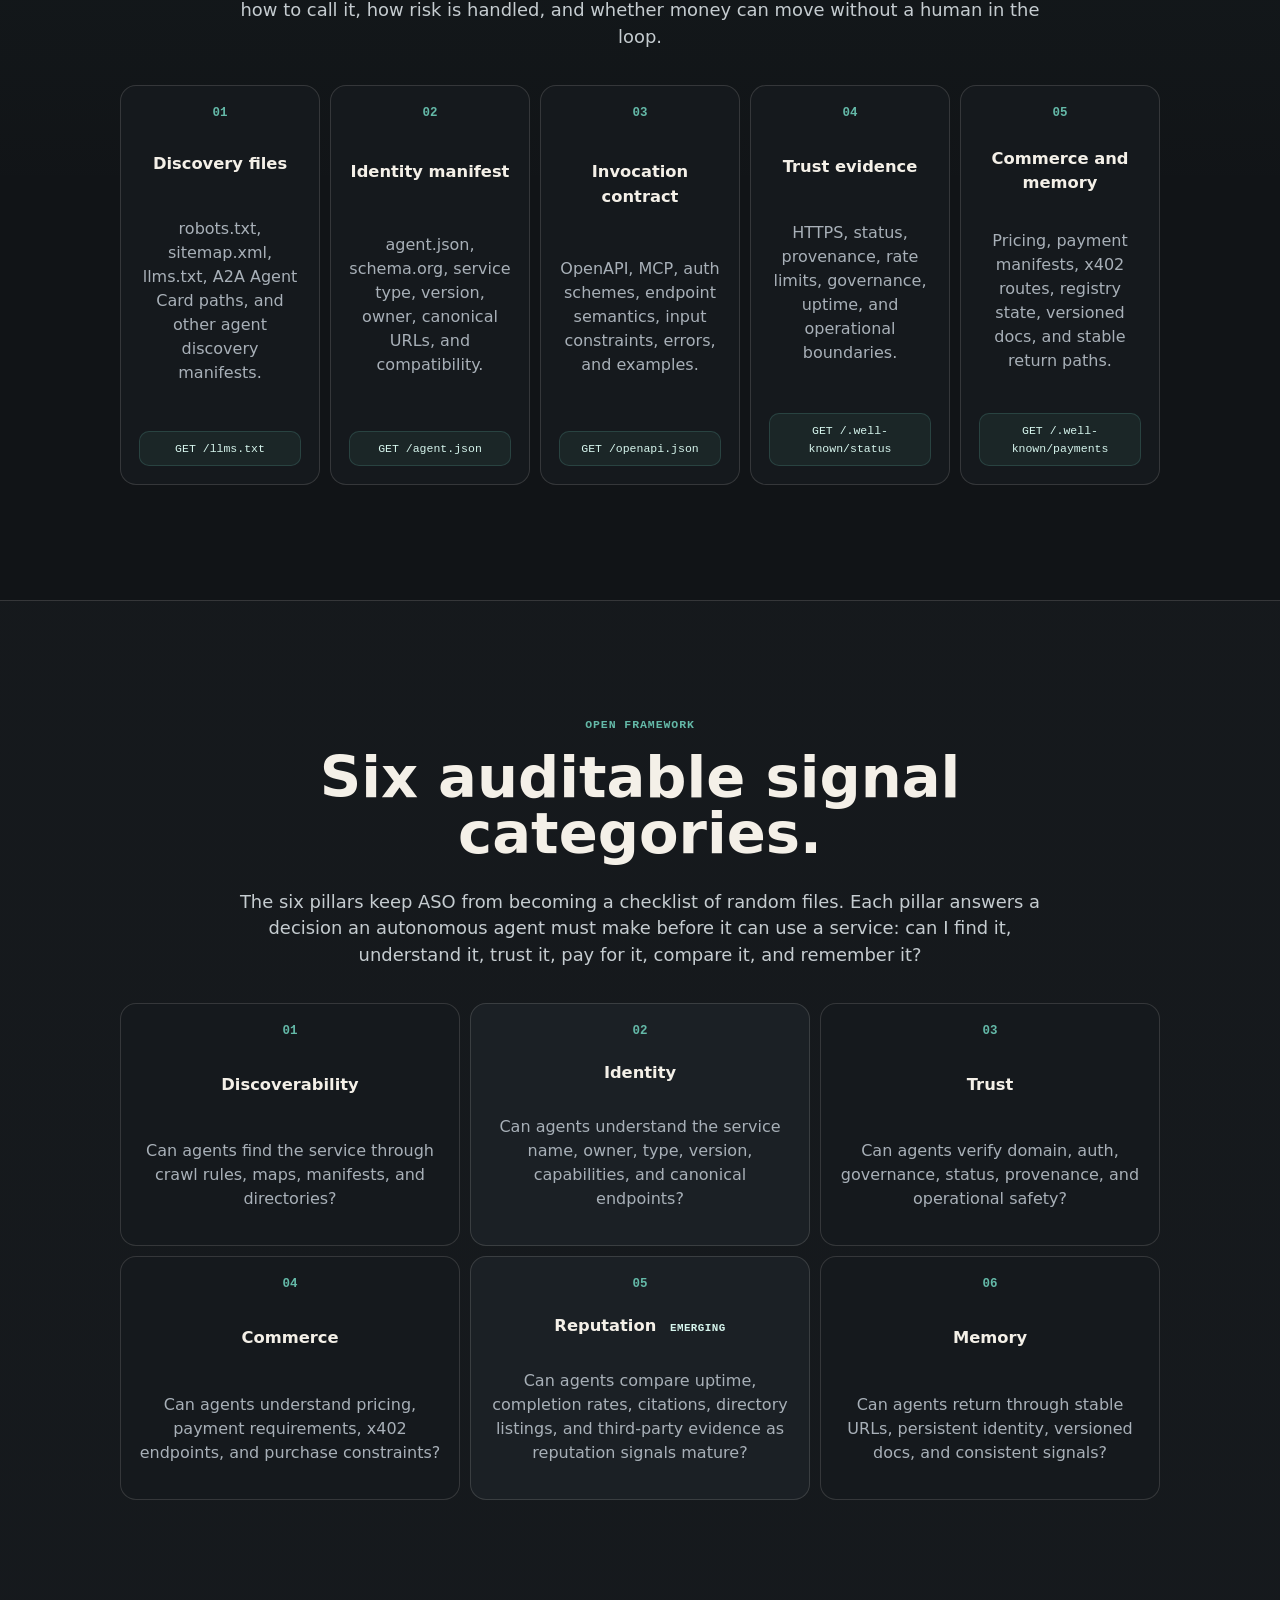
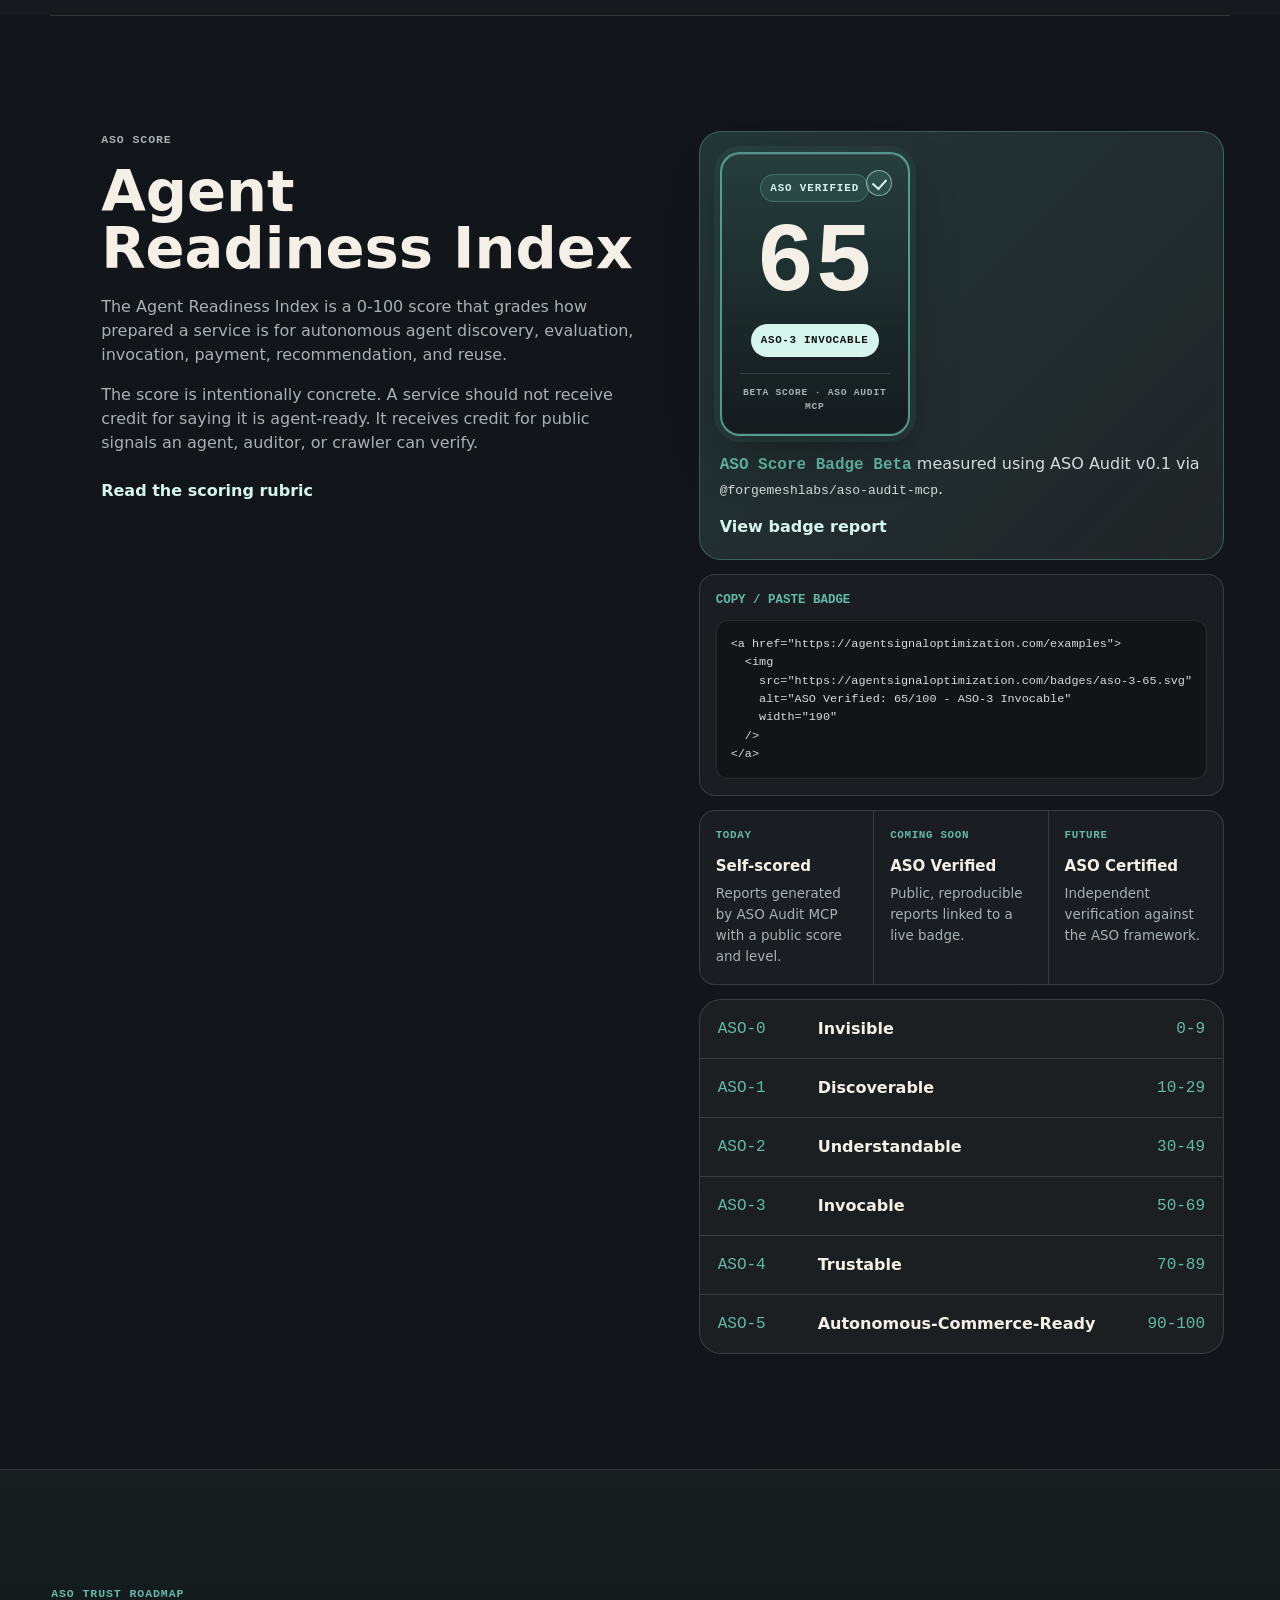
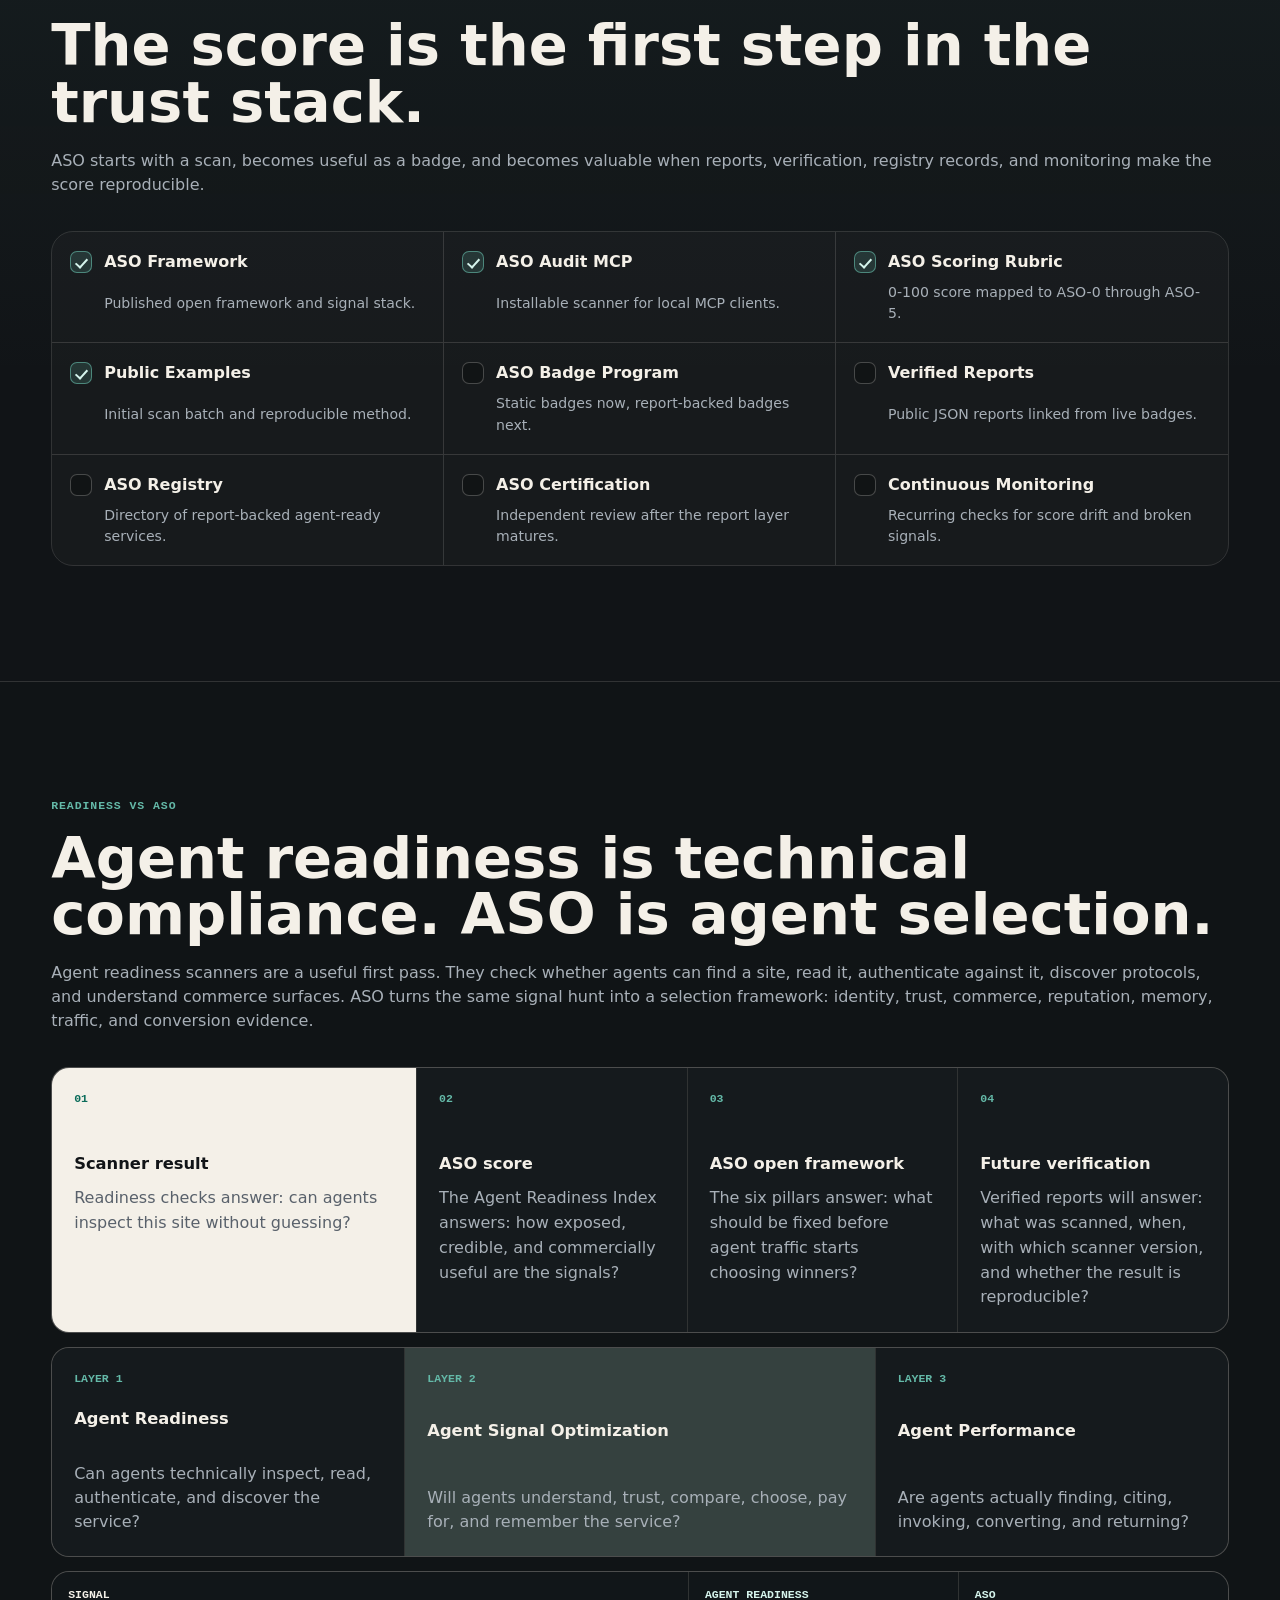
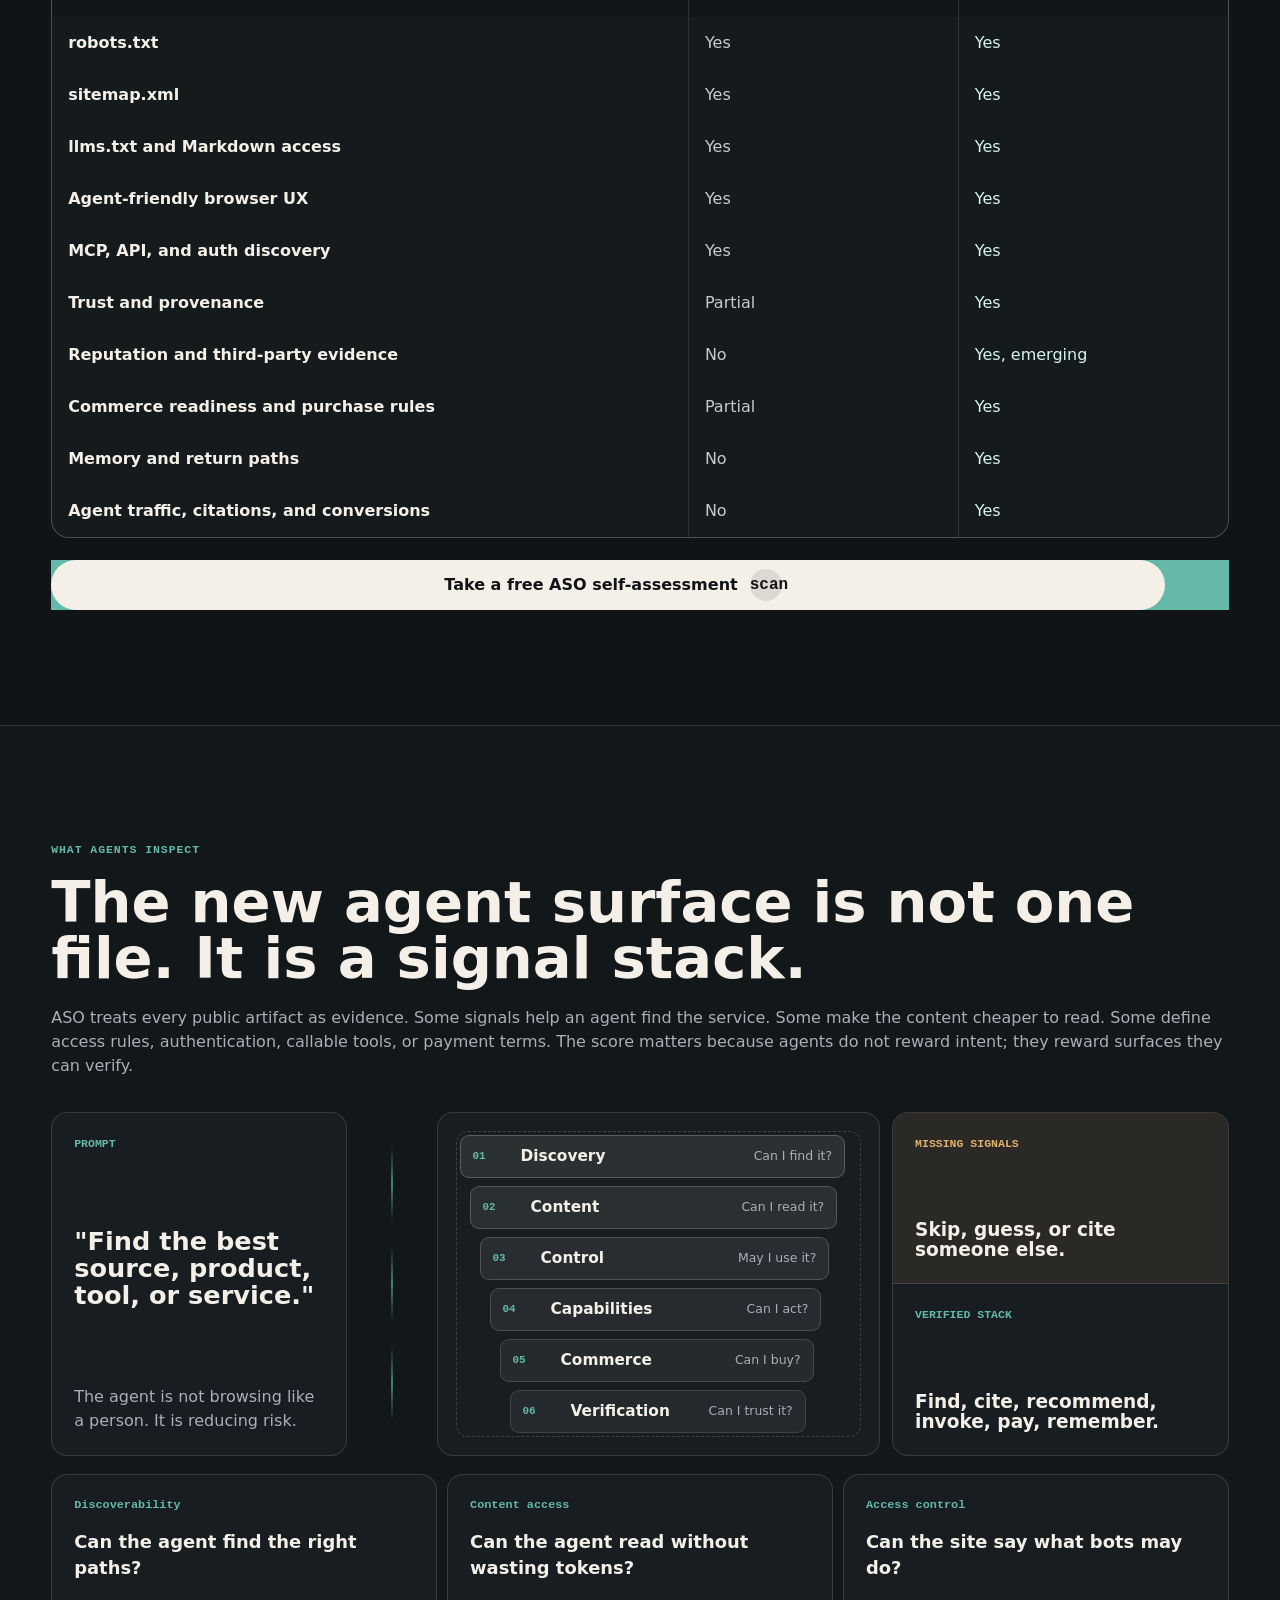
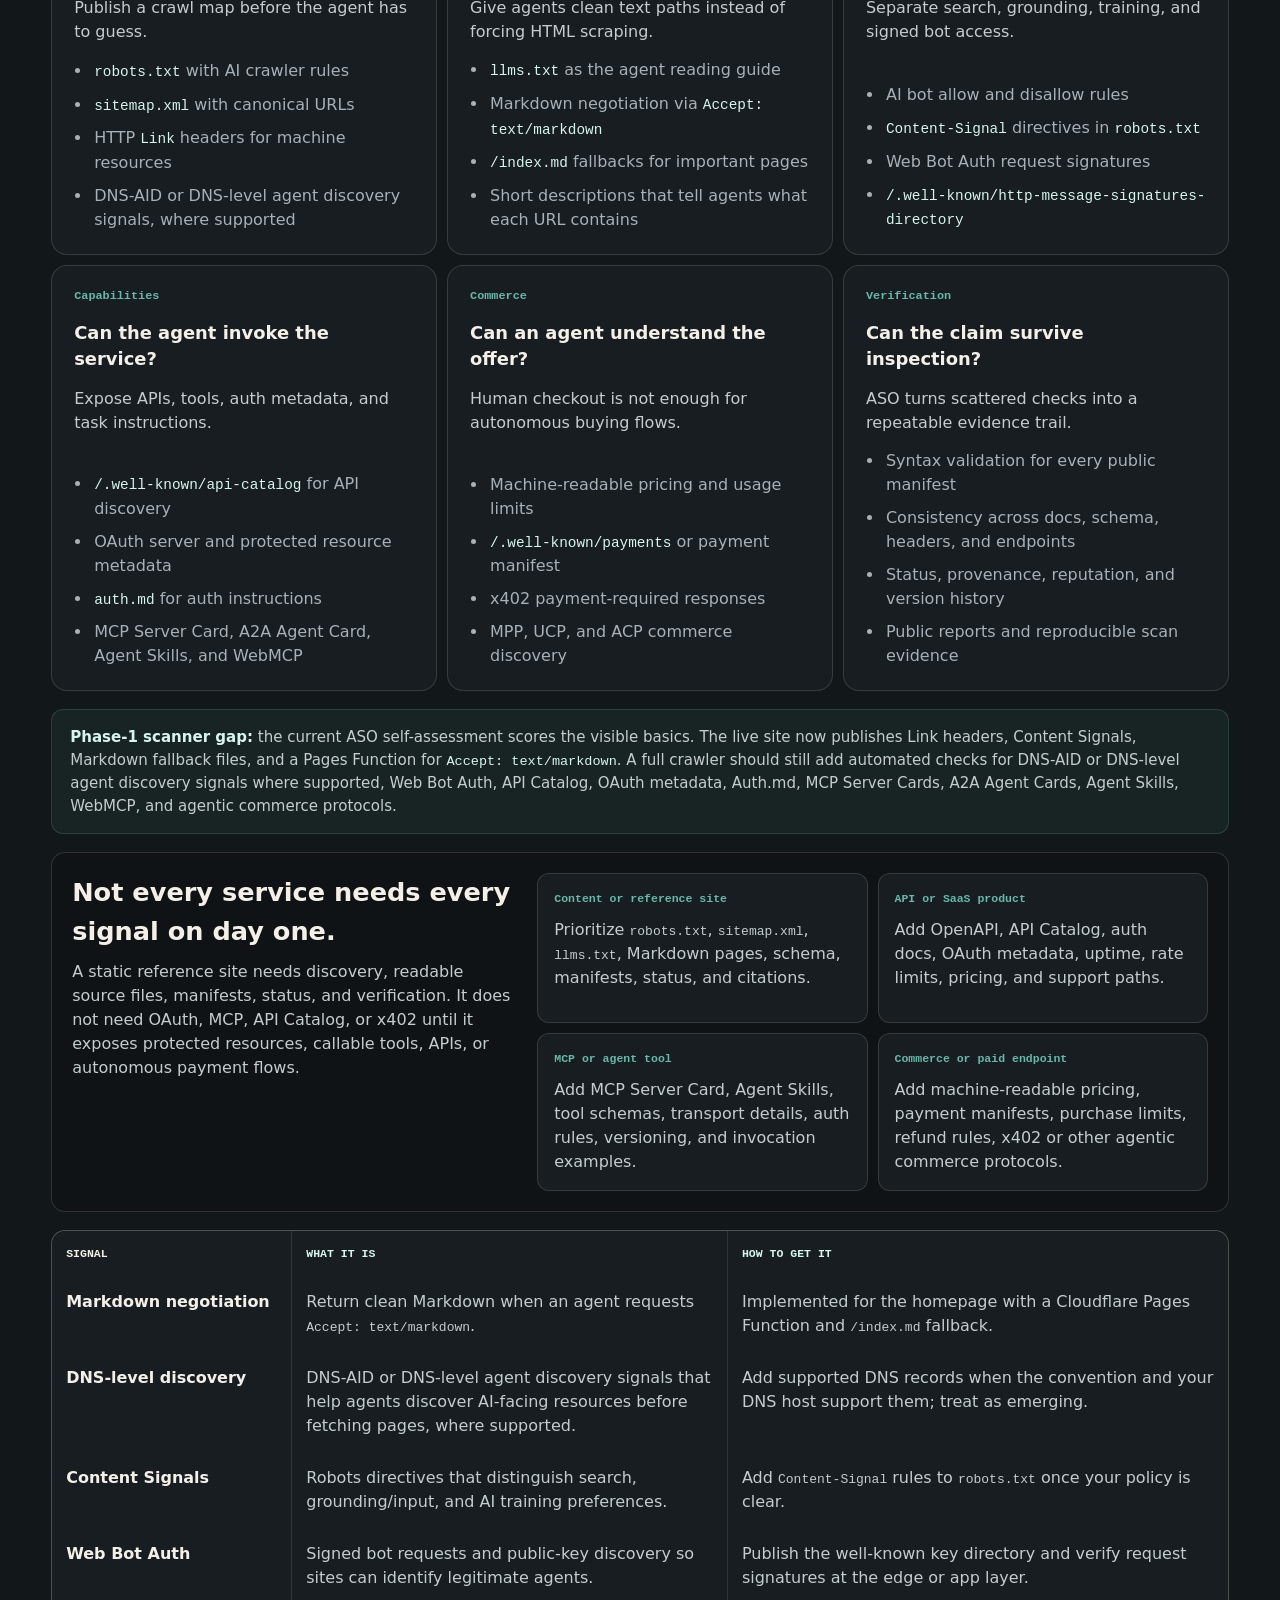
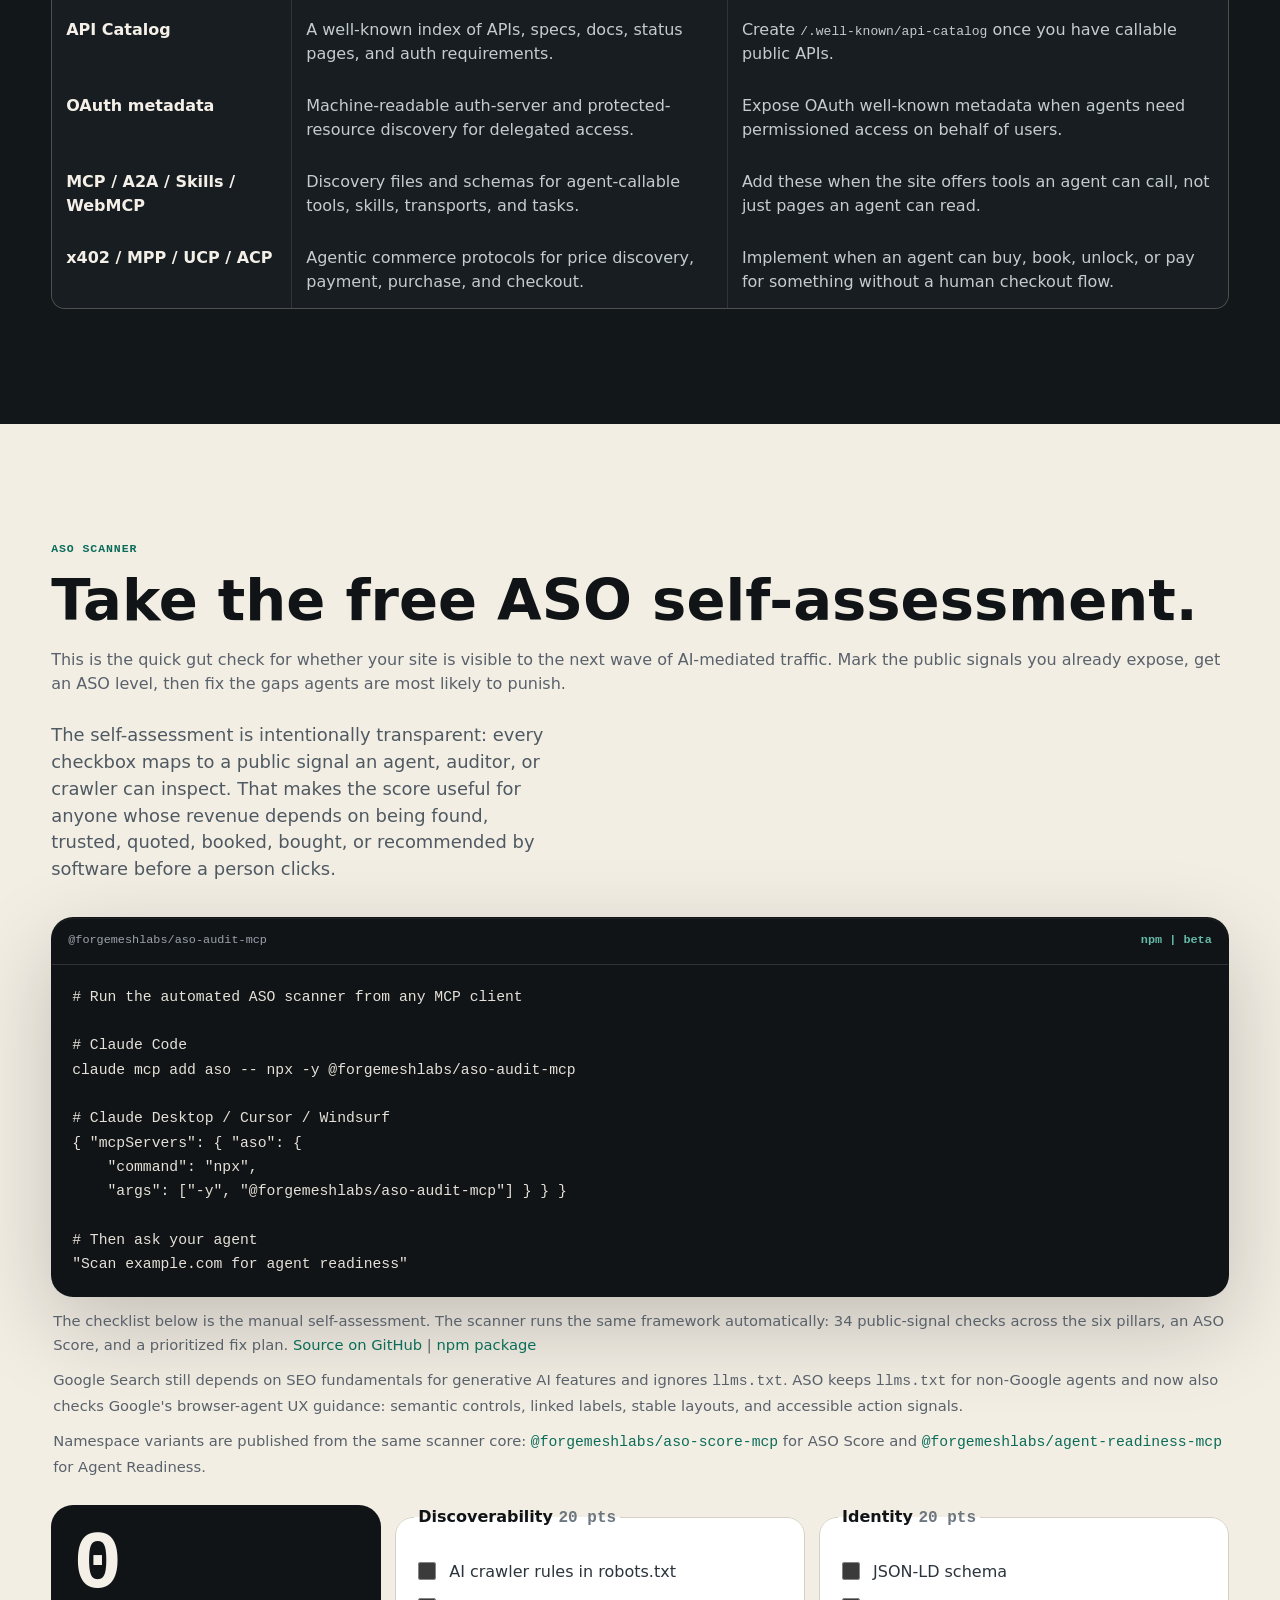
==== commit 6489a842: "docs: mark ASO namespace packages published" ====
--- a/index.html
+++ b/index.html
@@ -919,10 +919,11 @@
             labels, stable layouts, and accessible action signals.
           </p>
           <p class="install-note">
-            Namespace variants are prepared from the same scanner core:
-            <code>@forgemeshlabs/aso-score-mcp</code> for ASO Score and
-            <code>@forgemeshlabs/agent-readiness-mcp</code> for Agent
-            Readiness.
+            Namespace variants are published from the same scanner core:
+            <a href="https://www.npmjs.com/package/@forgemeshlabs/aso-score-mcp" rel="noopener"><code>@forgemeshlabs/aso-score-mcp</code></a>
+            for ASO Score and
+            <a href="https://www.npmjs.com/package/@forgemeshlabs/agent-readiness-mcp" rel="noopener"><code>@forgemeshlabs/agent-readiness-mcp</code></a>
+            for Agent Readiness.
           </p>
         </div>
 
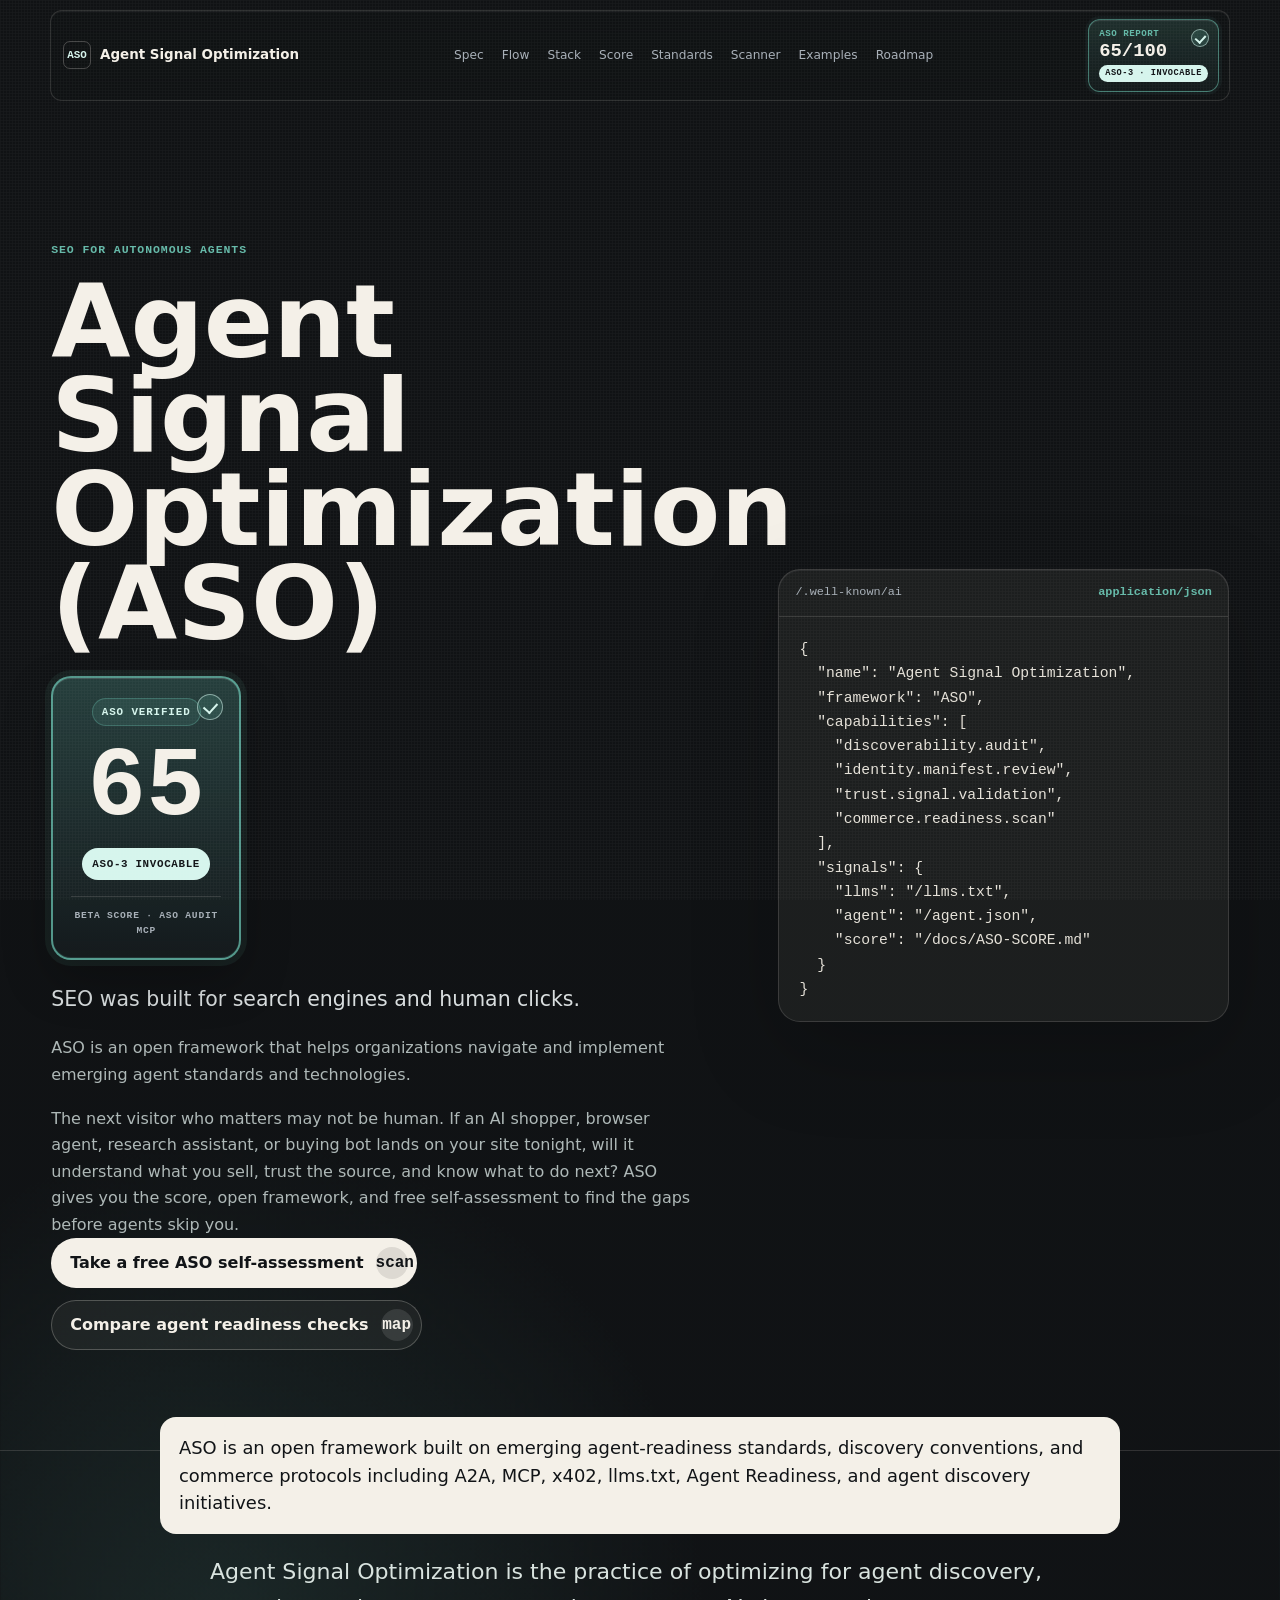
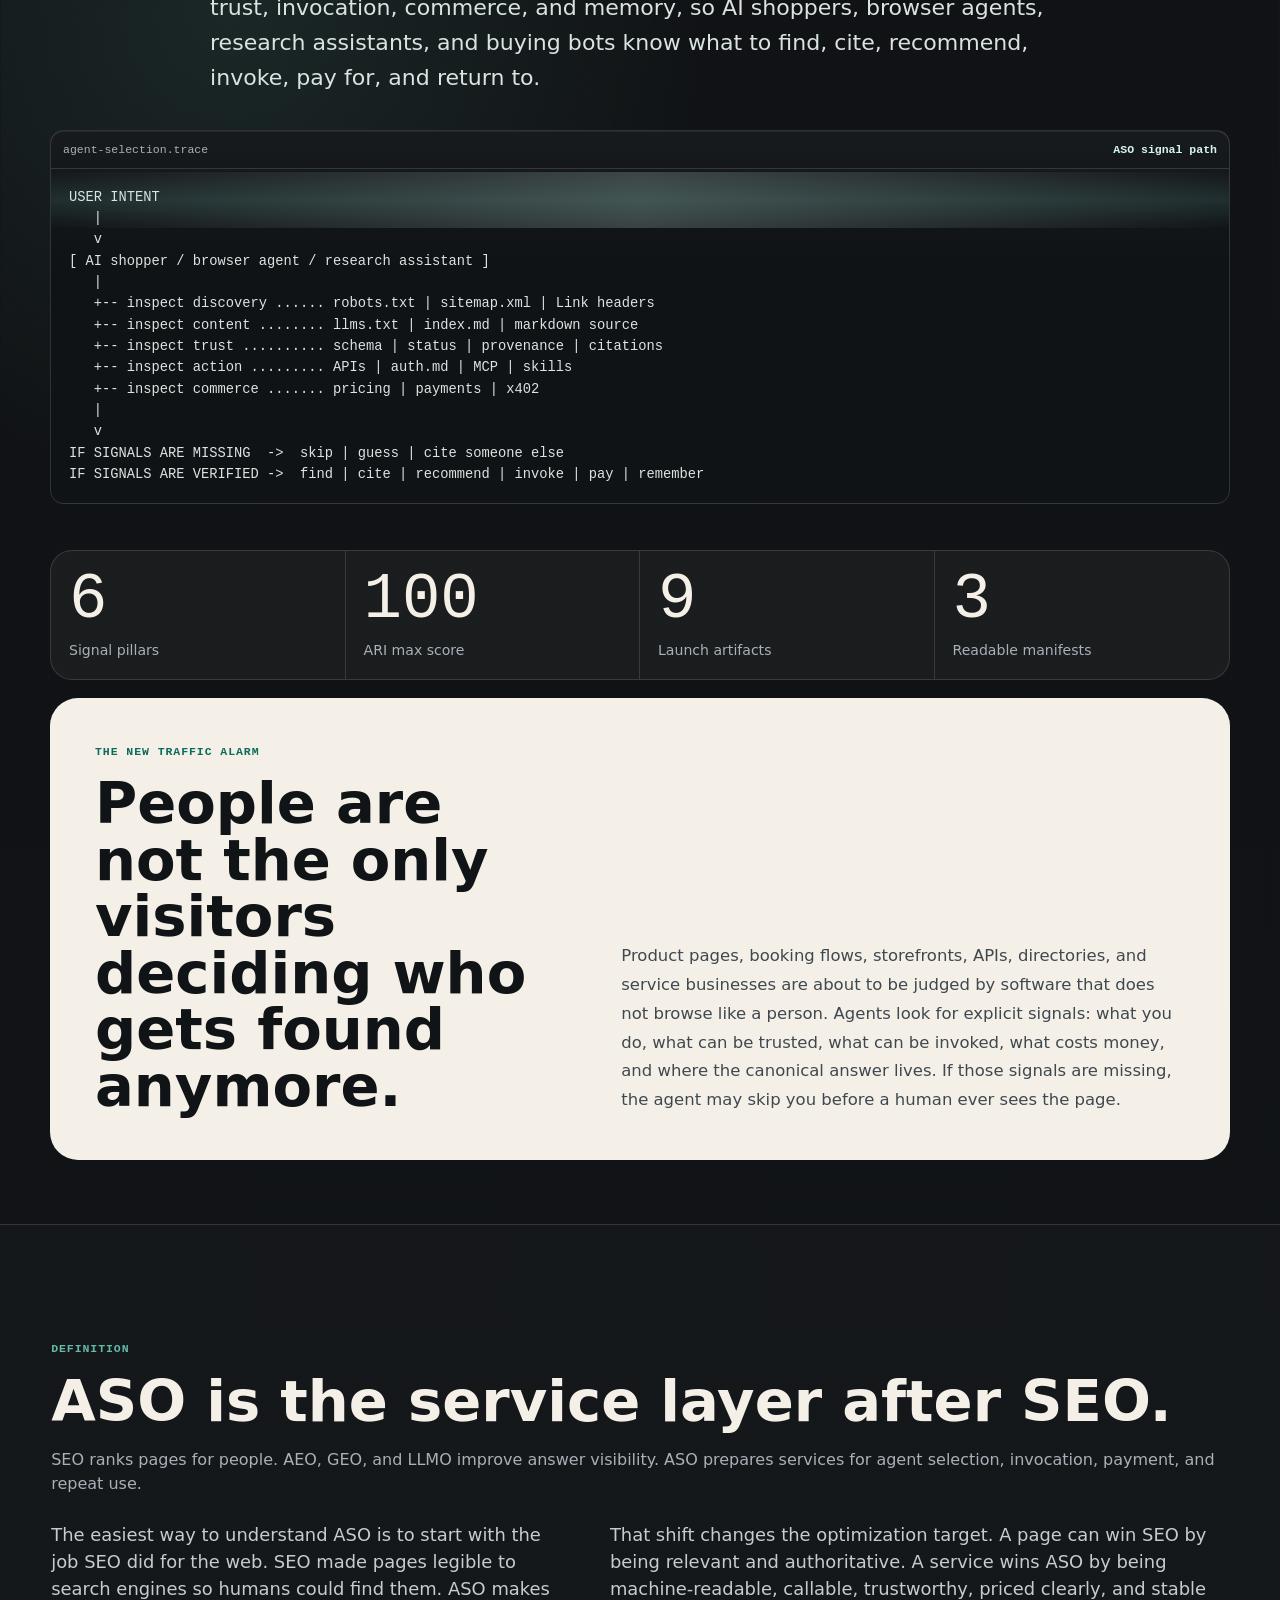
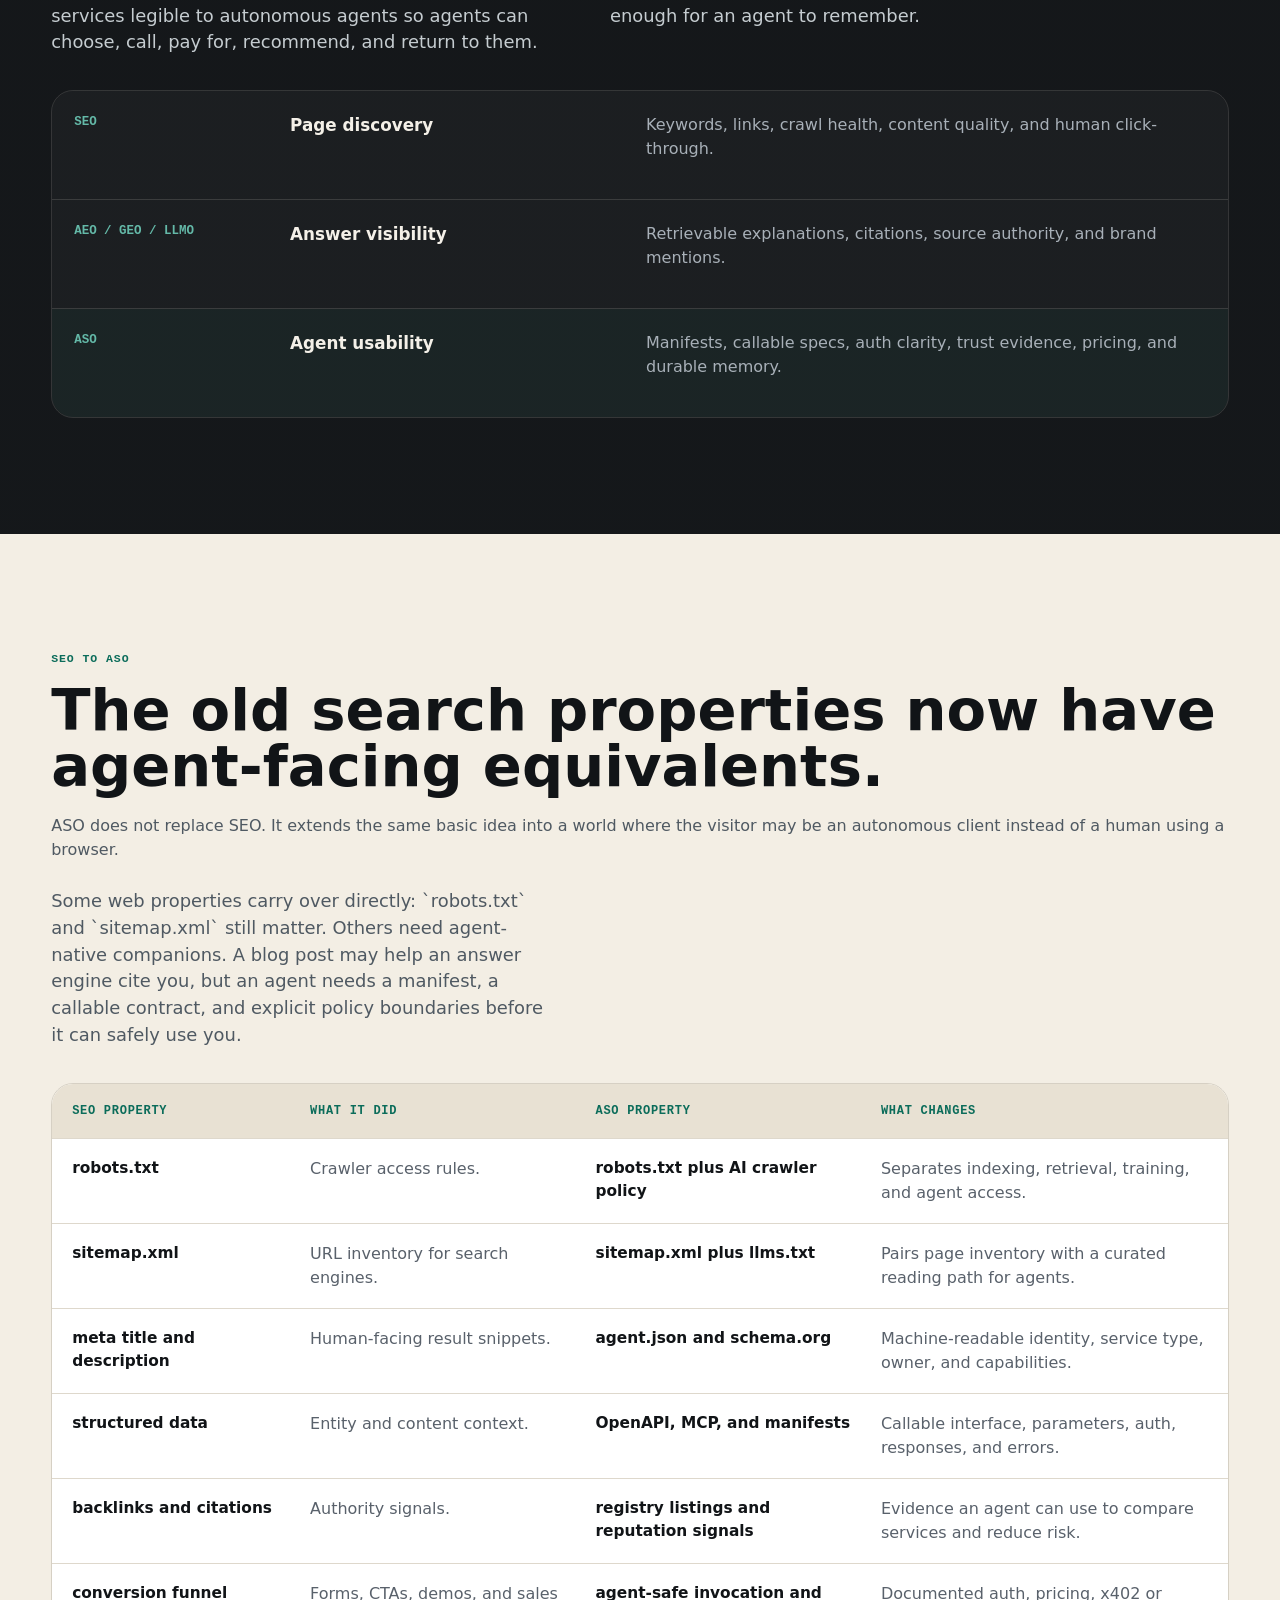
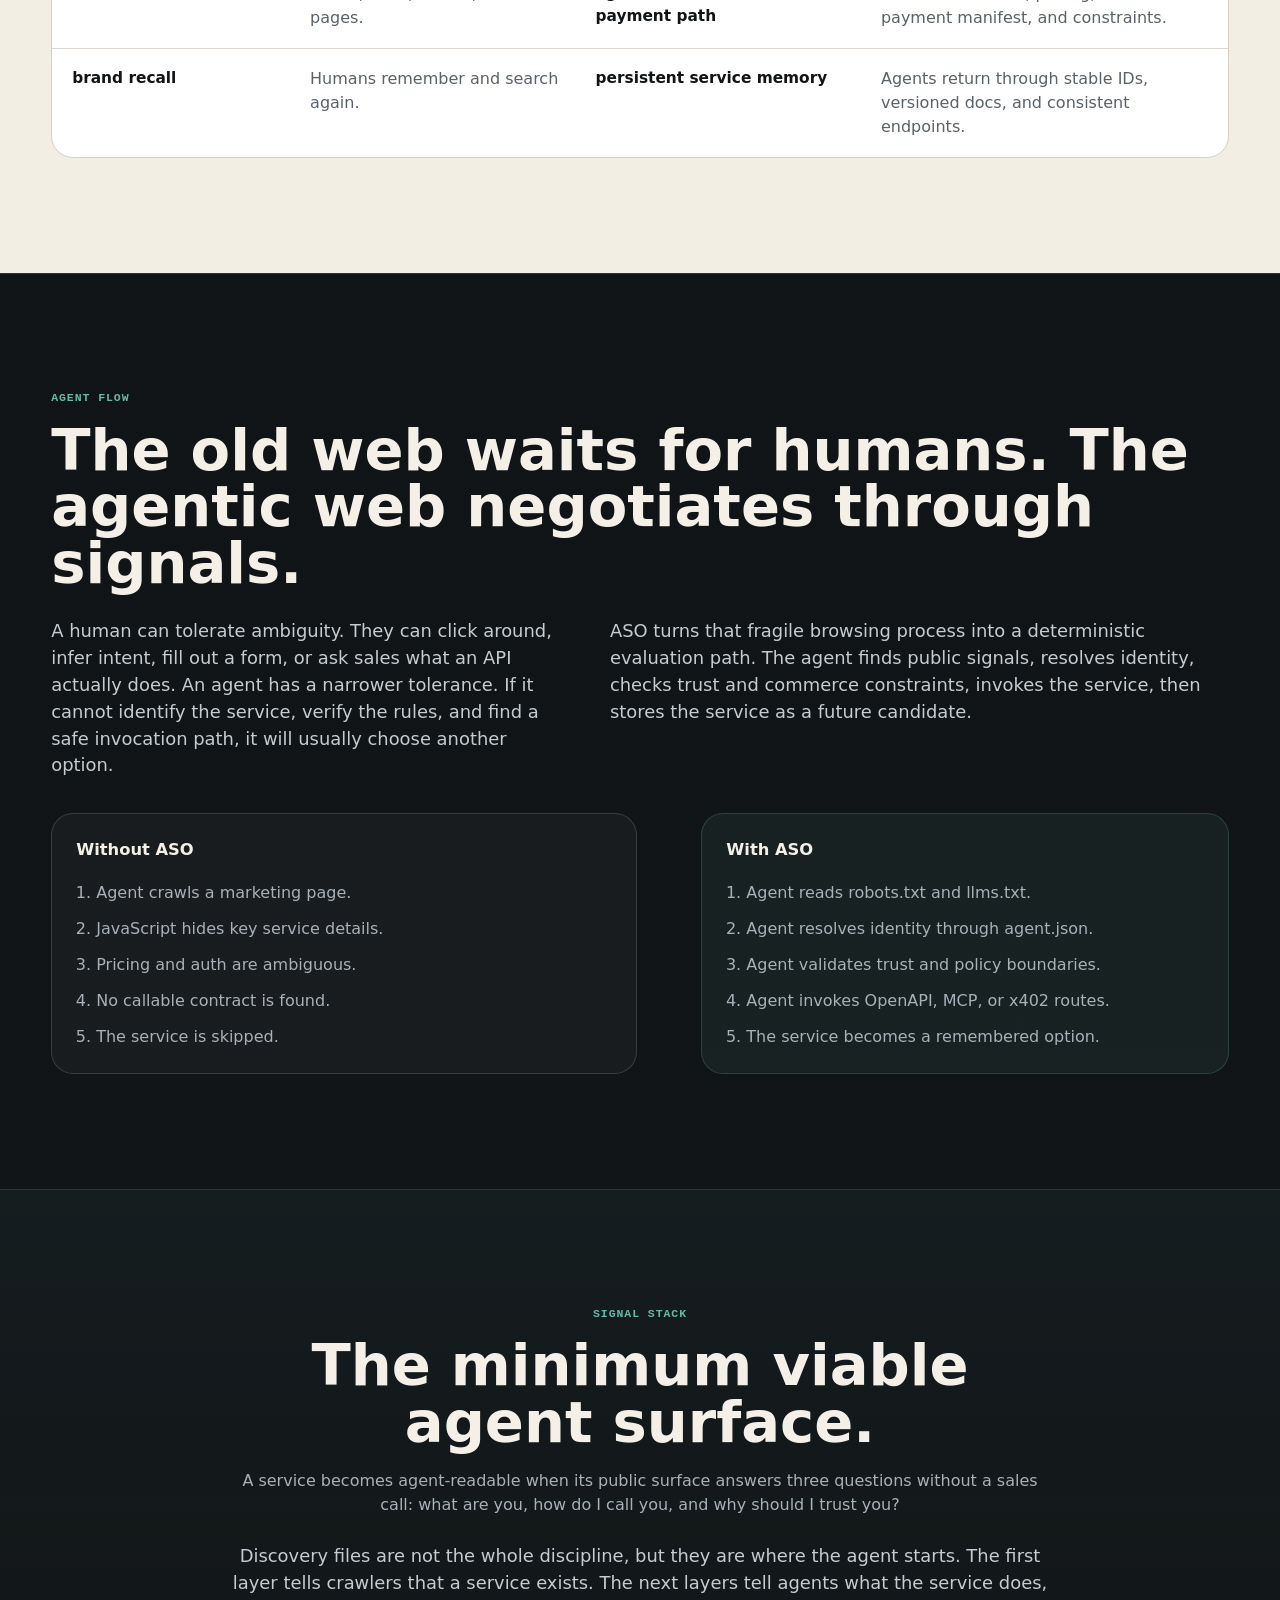
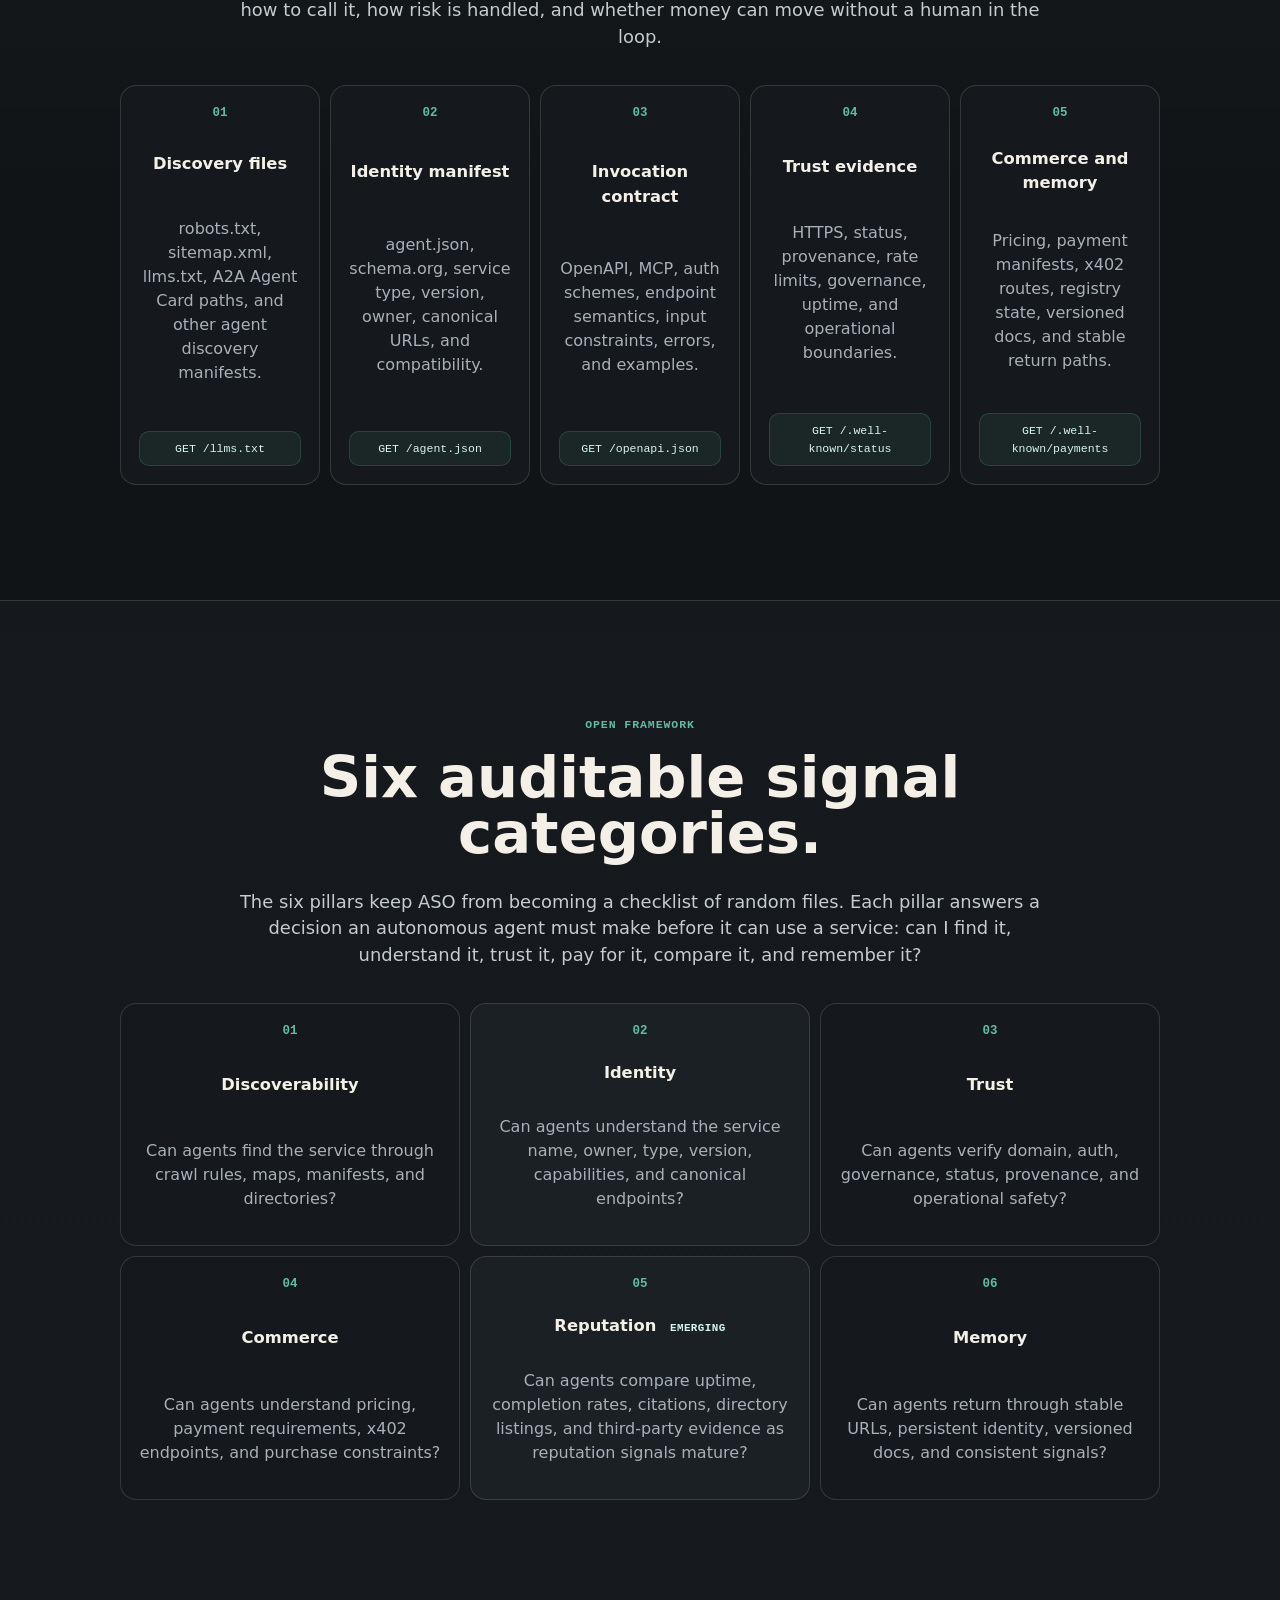
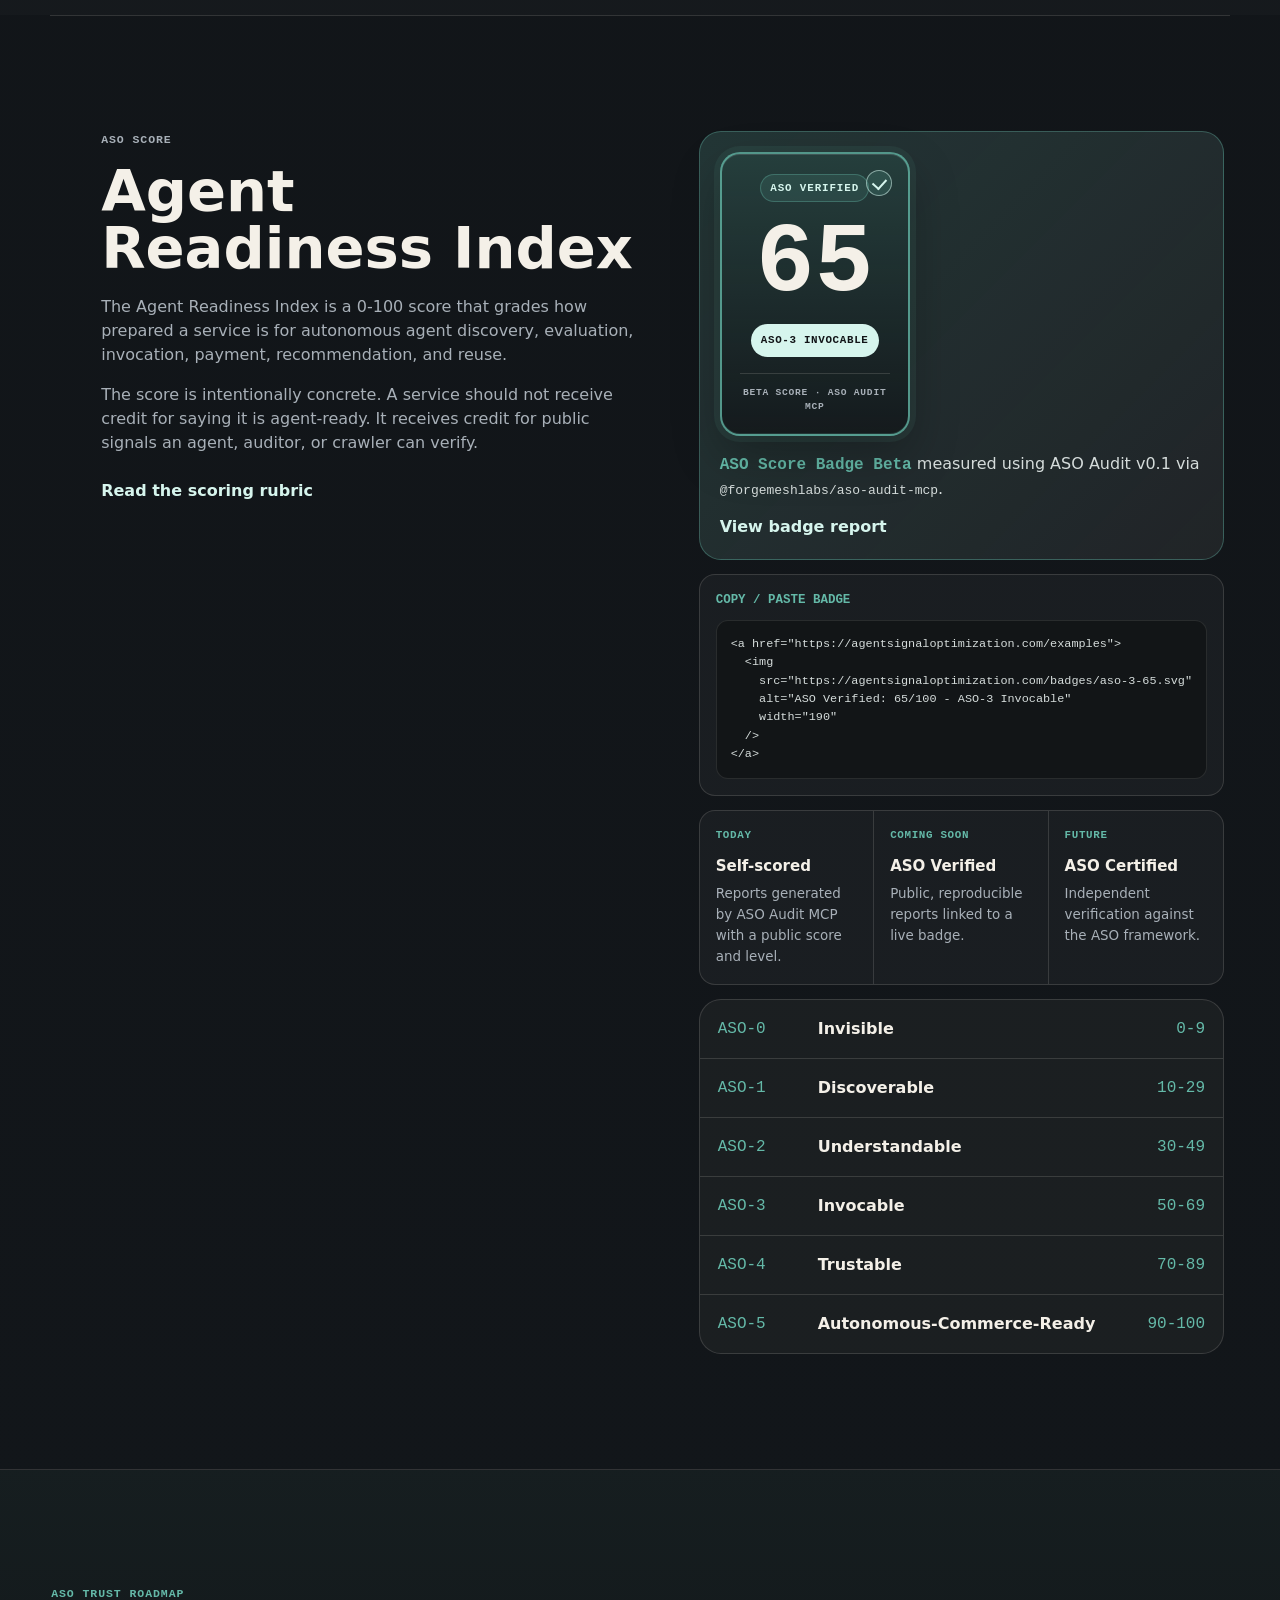
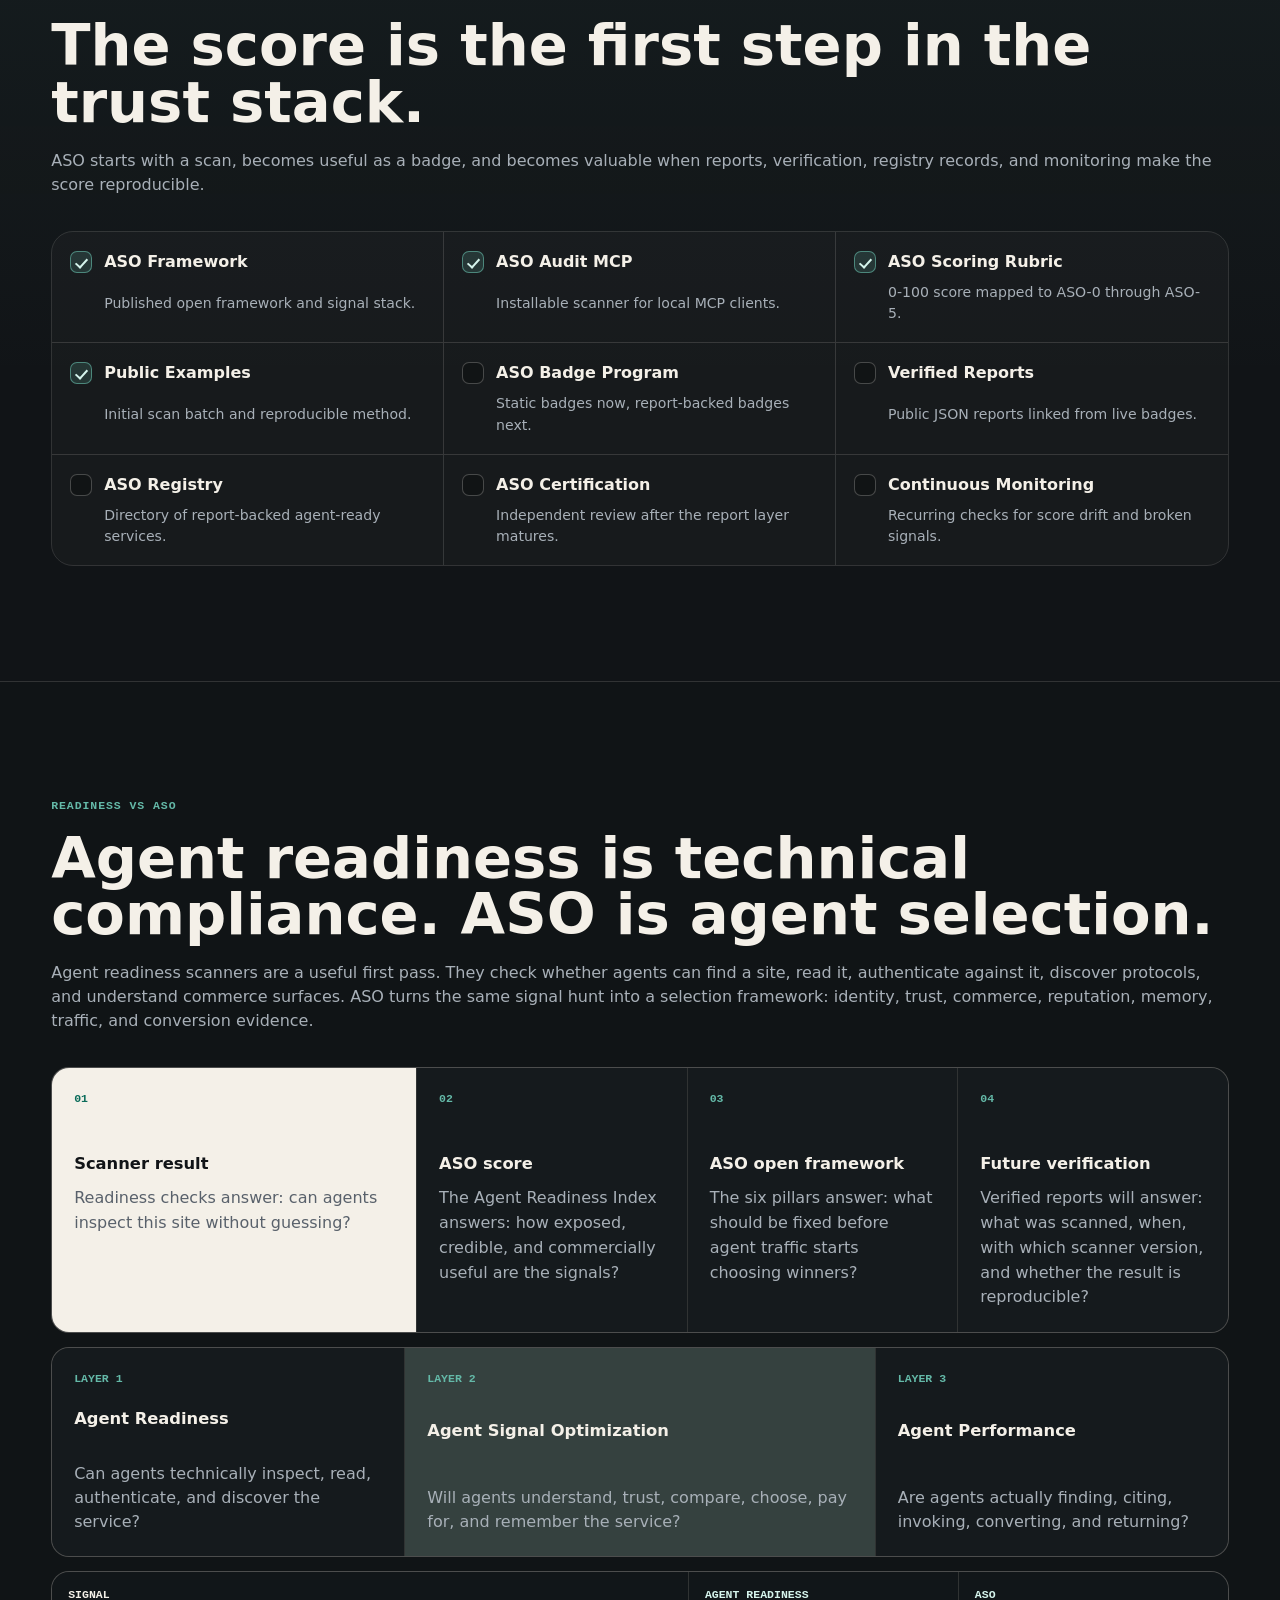
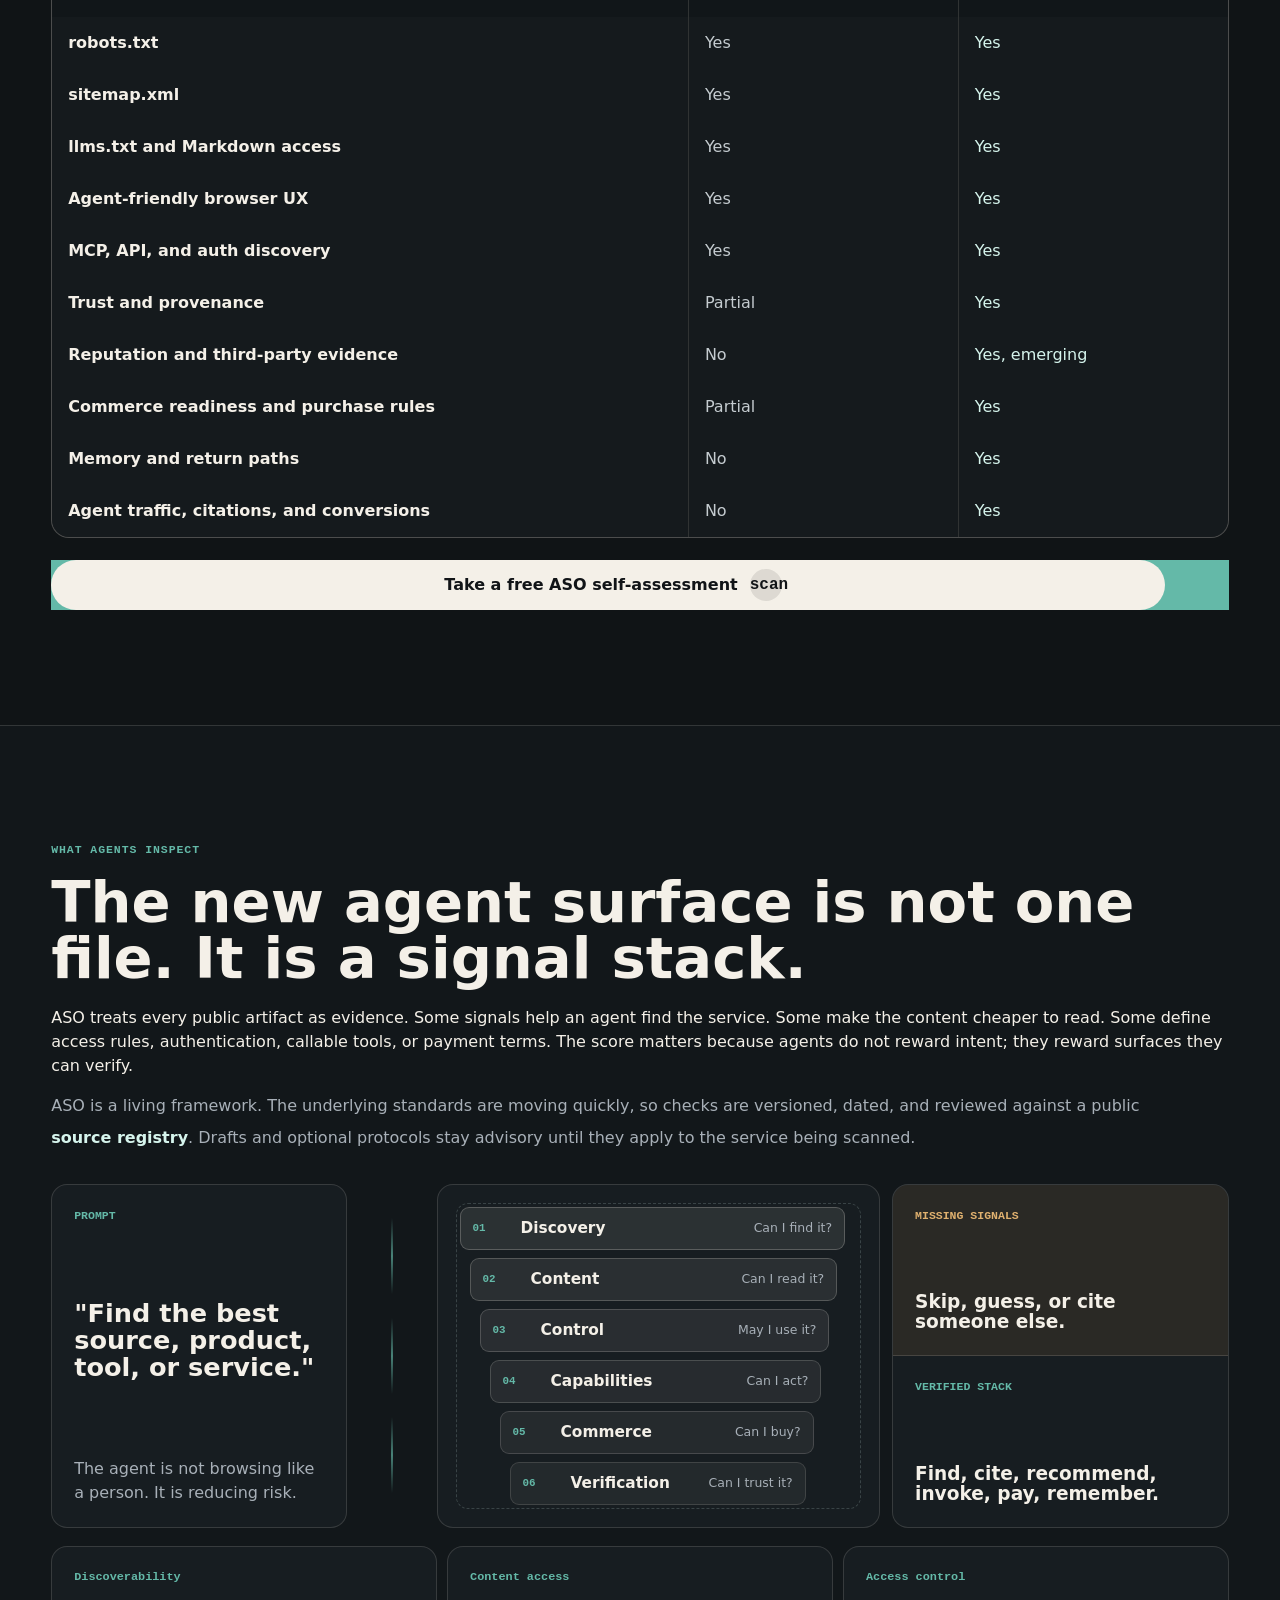
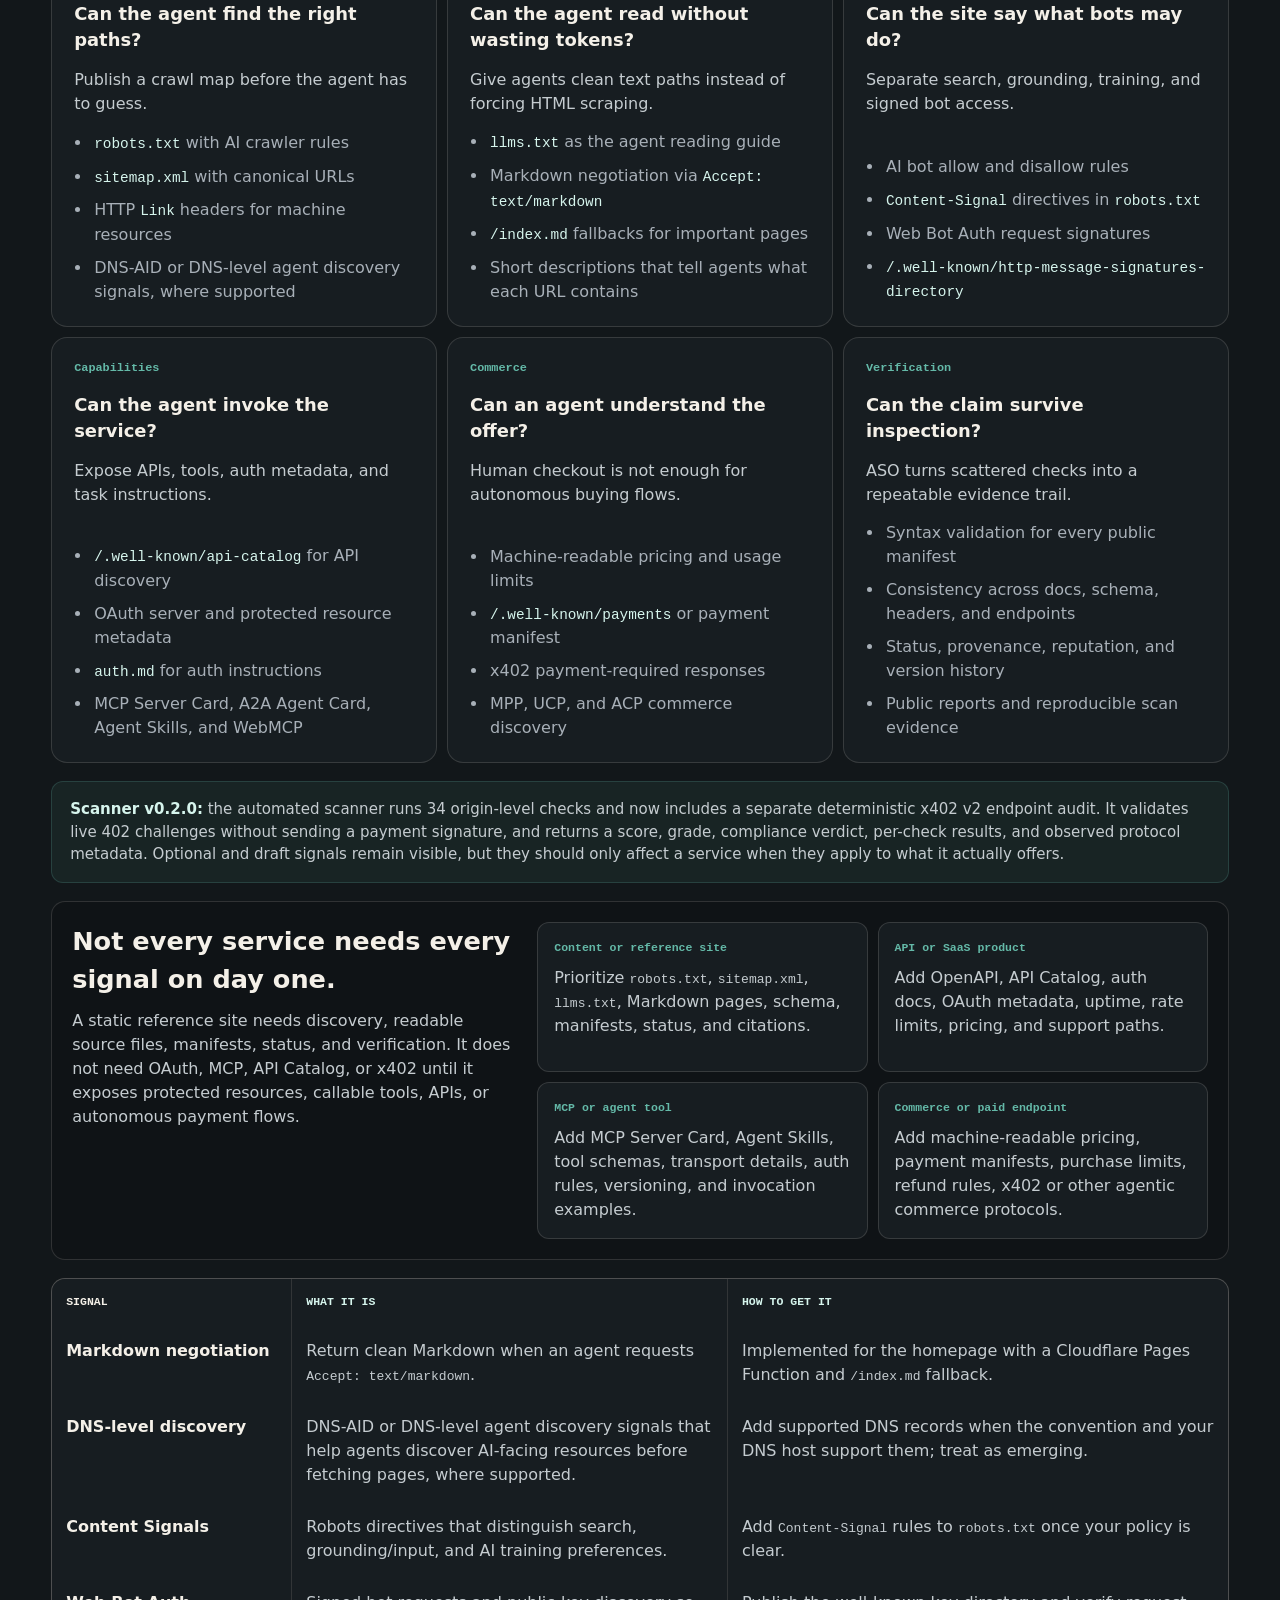
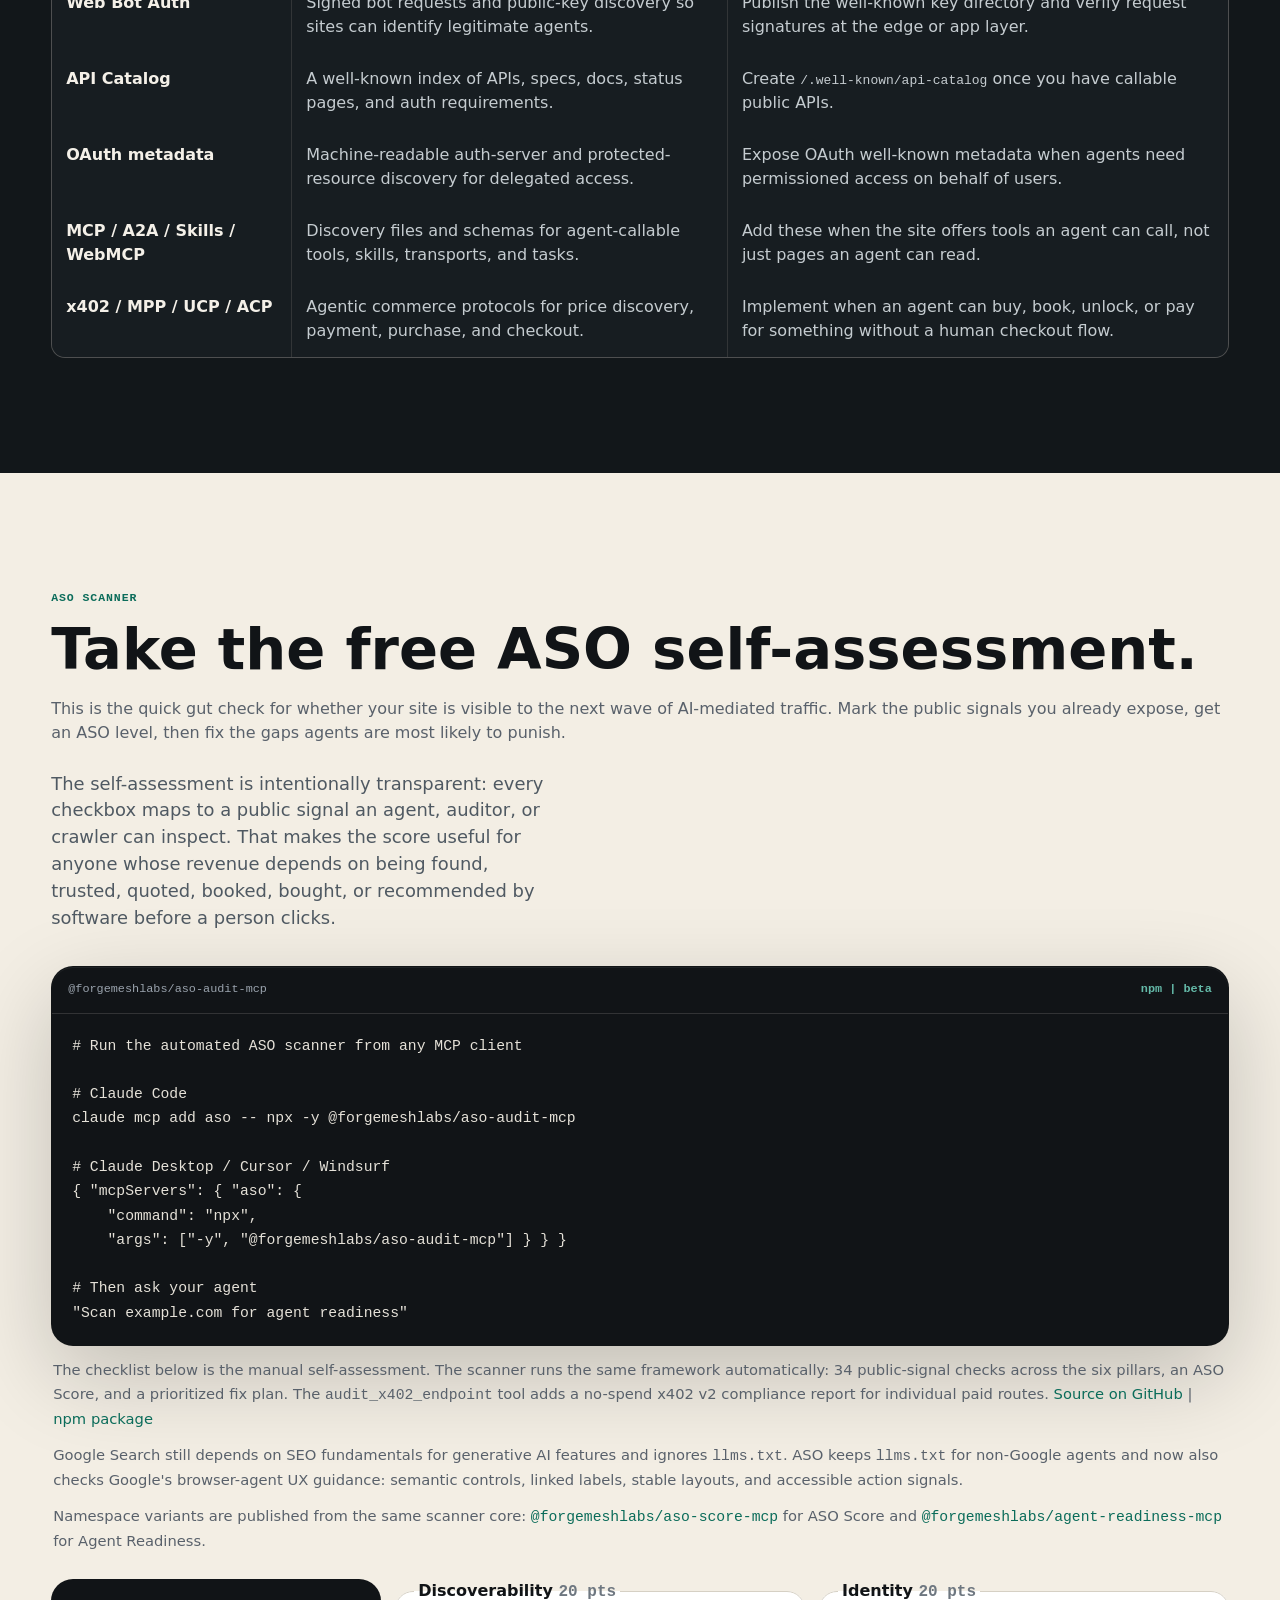
==== commit dfa90a08: "docs: make ASO a living standards framework" ====
--- a/index.html
+++ b/index.html
@@ -652,6 +652,13 @@
             terms. The score matters because agents do not reward intent; they
             reward surfaces they can verify.
           </p>
+          <p>
+            ASO is a living framework. The underlying standards are moving
+            quickly, so checks are versioned, dated, and reviewed against a
+            public <a class="text-link" href="/SOURCES.md">source registry</a>.
+            Drafts and optional protocols stay advisory until they apply to the
+            service being scanned.
+          </p>
         </div>
         <div class="signal-graphic" aria-label="Agent Signal Optimization inspection flow">
           <div class="signal-prompt">
@@ -776,14 +783,13 @@
           </article>
         </div>
         <div class="gap-note">
-          <strong>Phase-1 scanner gap:</strong>
-          the current ASO self-assessment scores the visible basics. The live
-          site now publishes Link headers, Content Signals, Markdown fallback
-          files, and a Pages Function for <code>Accept: text/markdown</code>.
-          A full crawler should still add automated checks for DNS-AID or
-          DNS-level agent discovery signals where supported, Web Bot Auth,
-          API Catalog, OAuth metadata, Auth.md, MCP Server Cards, A2A
-          Agent Cards, Agent Skills, WebMCP, and agentic commerce protocols.
+          <strong>Scanner v0.2.0:</strong>
+          the automated scanner runs 34 origin-level checks and now includes a
+          separate deterministic x402 v2 endpoint audit. It validates live 402
+          challenges without sending a payment signature, and returns a score,
+          grade, compliance verdict, per-check results, and observed protocol
+          metadata. Optional and draft signals remain visible, but they should
+          only affect a service when they apply to what it actually offers.
         </div>
         <div class="applicability-panel">
           <div>
@@ -906,7 +912,9 @@
           <p class="install-note">
             The checklist below is the manual self-assessment. The scanner runs
             the same framework automatically: 34 public-signal checks across
-            the six pillars, an ASO Score, and a prioritized fix plan.
+            the six pillars, an ASO Score, and a prioritized fix plan. The
+            <code>audit_x402_endpoint</code> tool adds a no-spend x402 v2
+            compliance report for individual paid routes.
             <a href="https://github.com/forgemeshlabs/aso-audit-mcp" rel="noopener">Source on GitHub</a>
             |
             <a href="https://www.npmjs.com/package/@forgemeshlabs/aso-audit-mcp" rel="noopener">npm package</a>
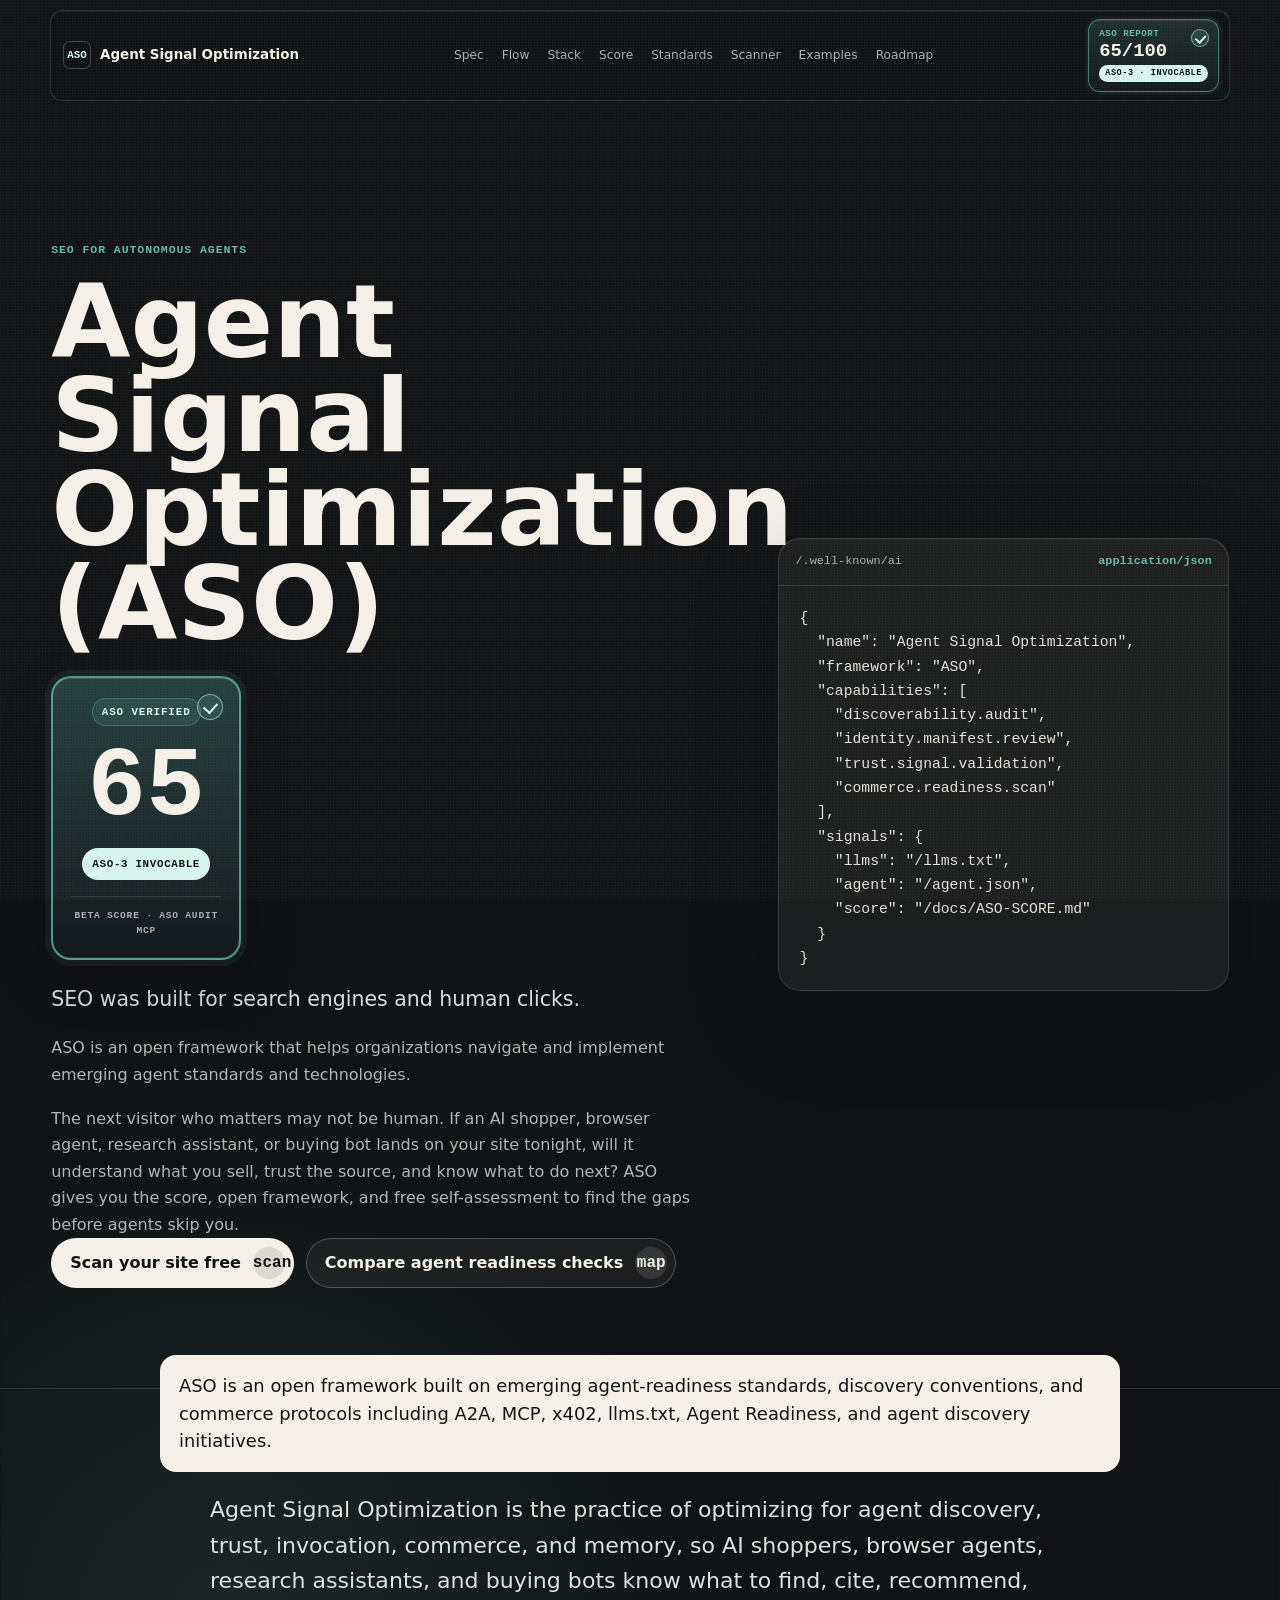
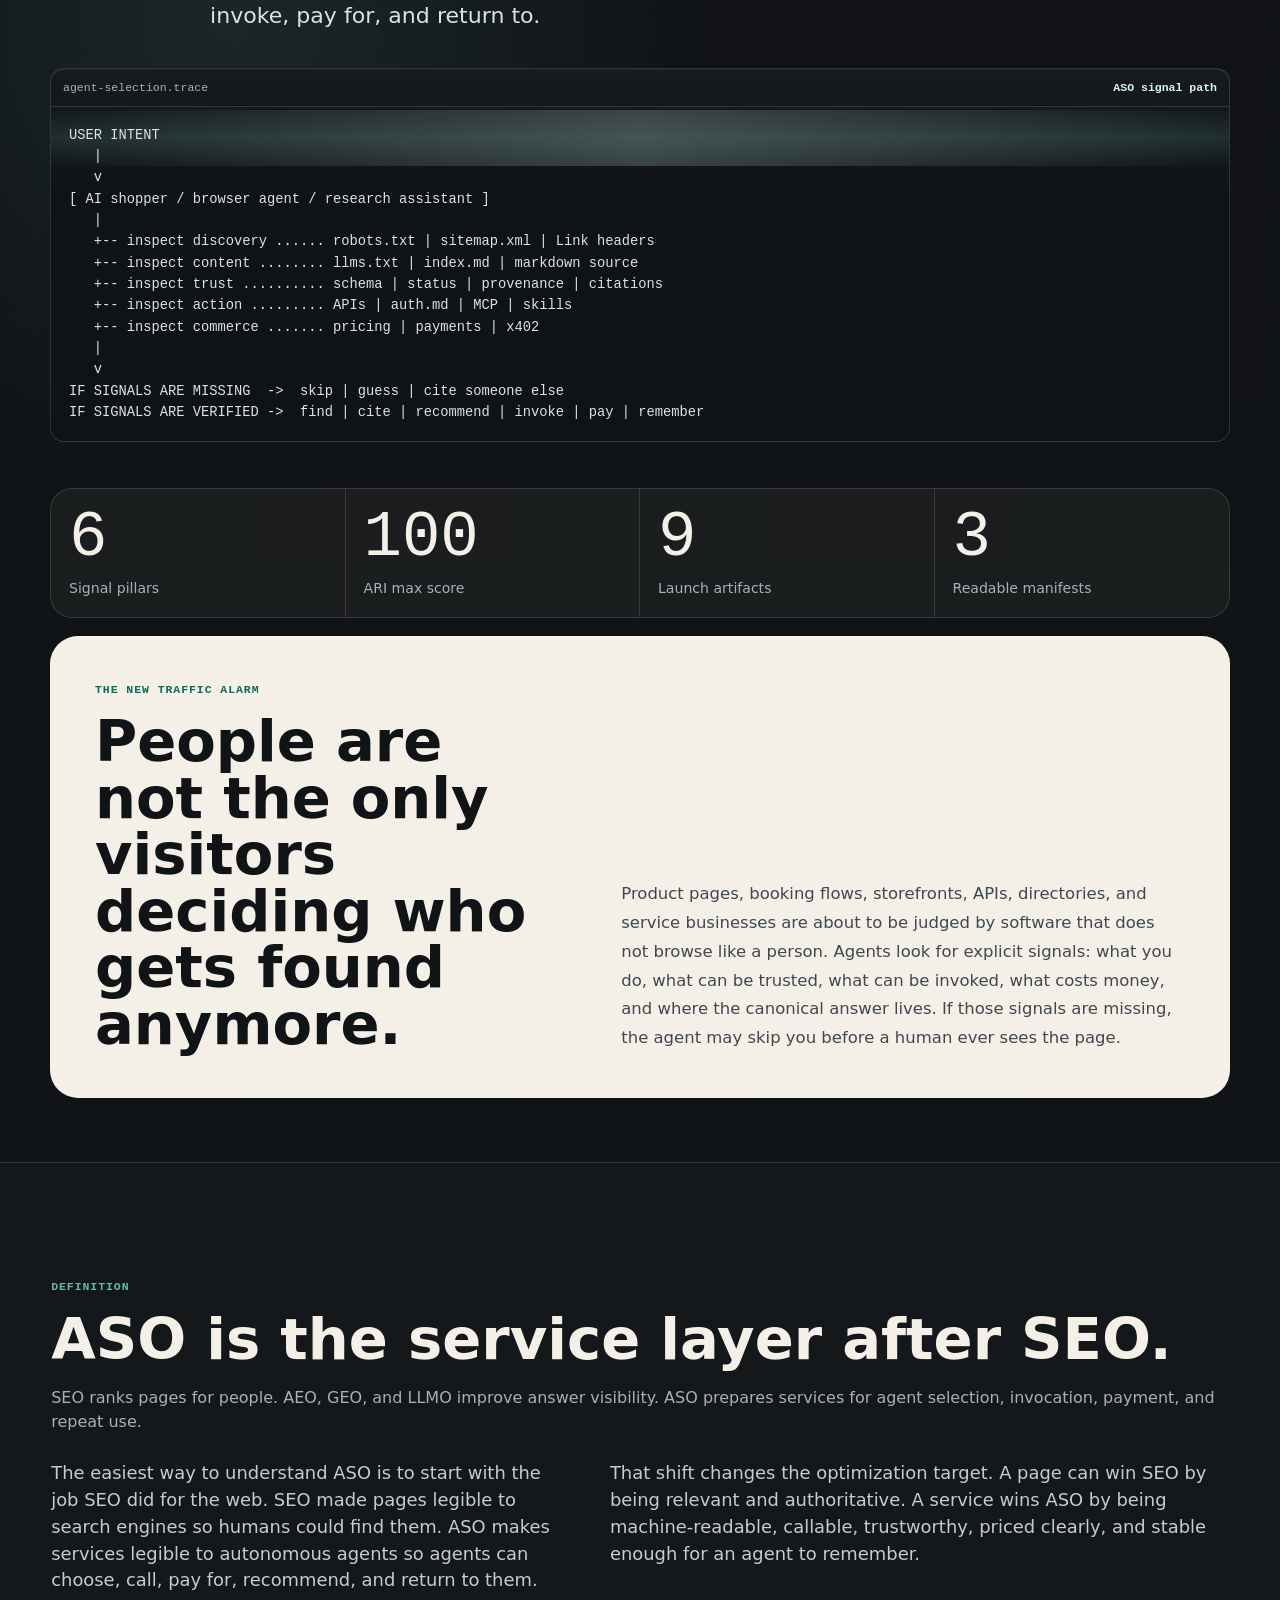
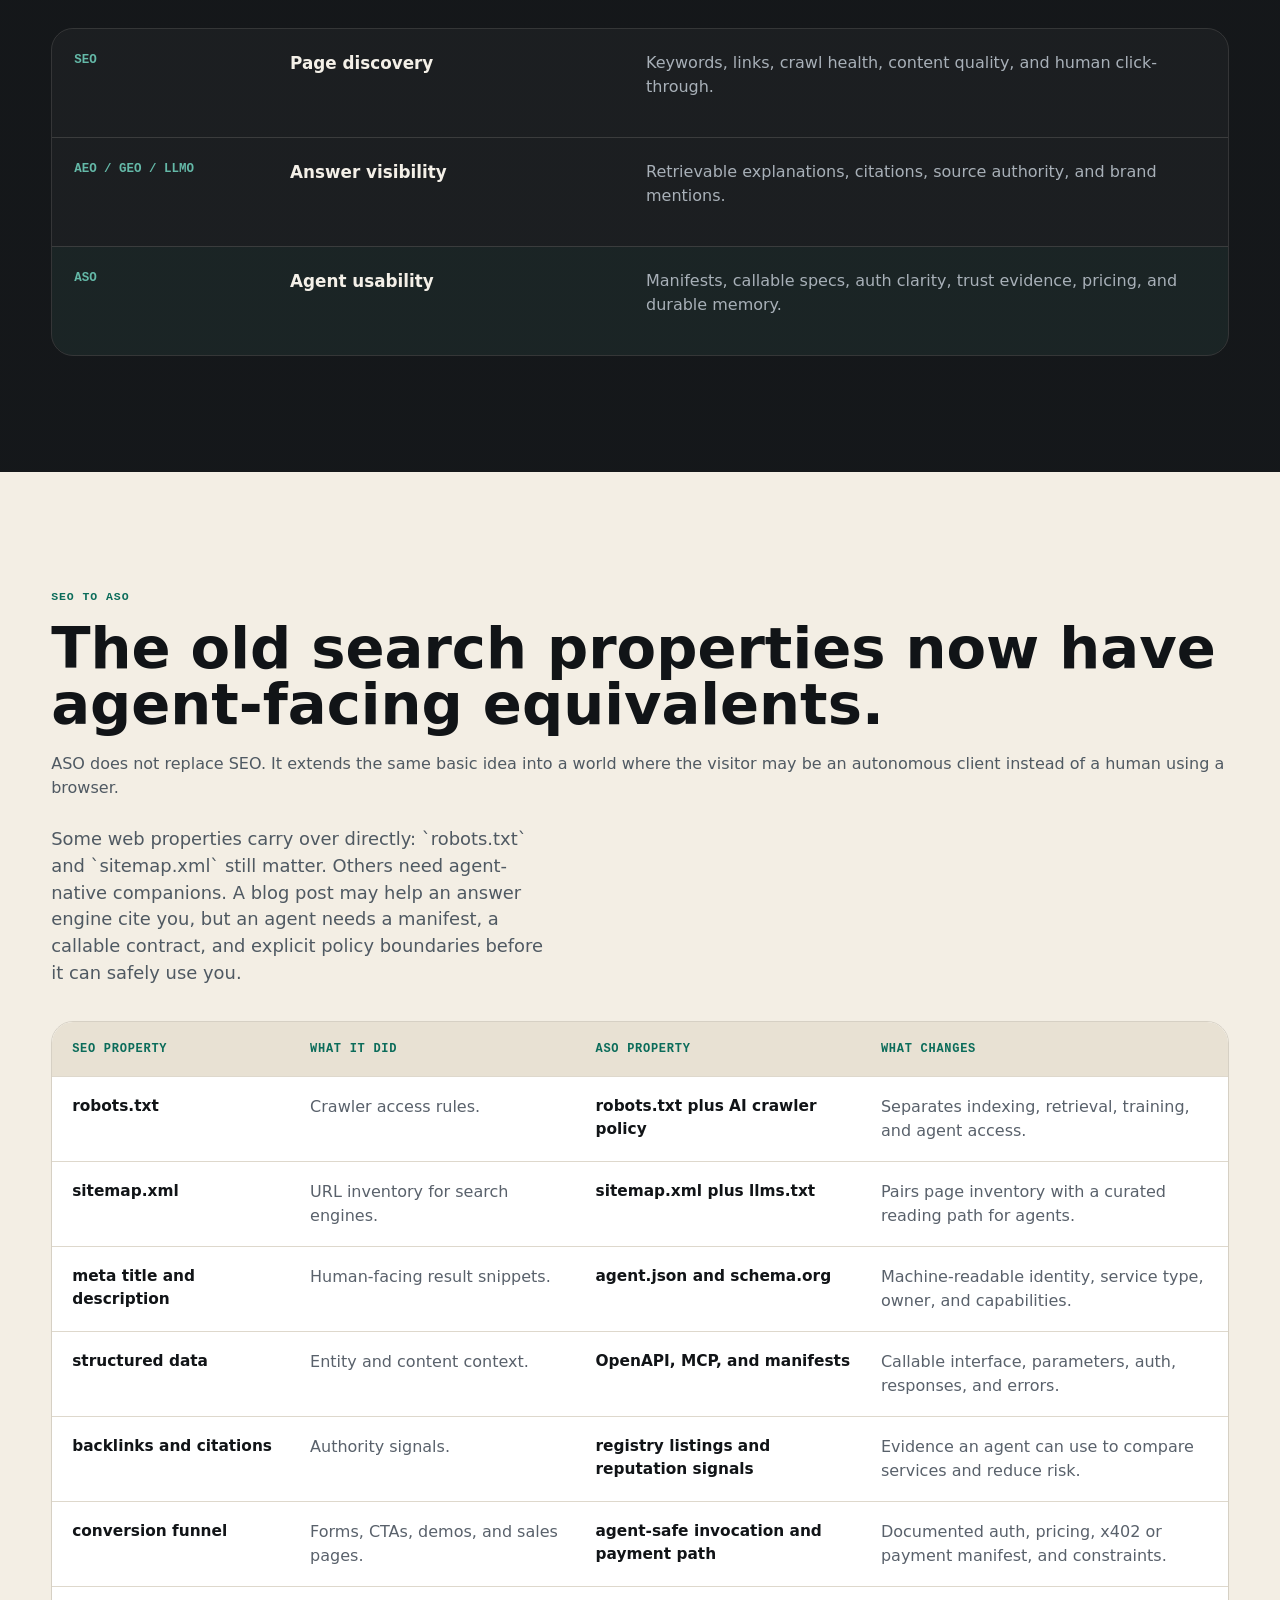
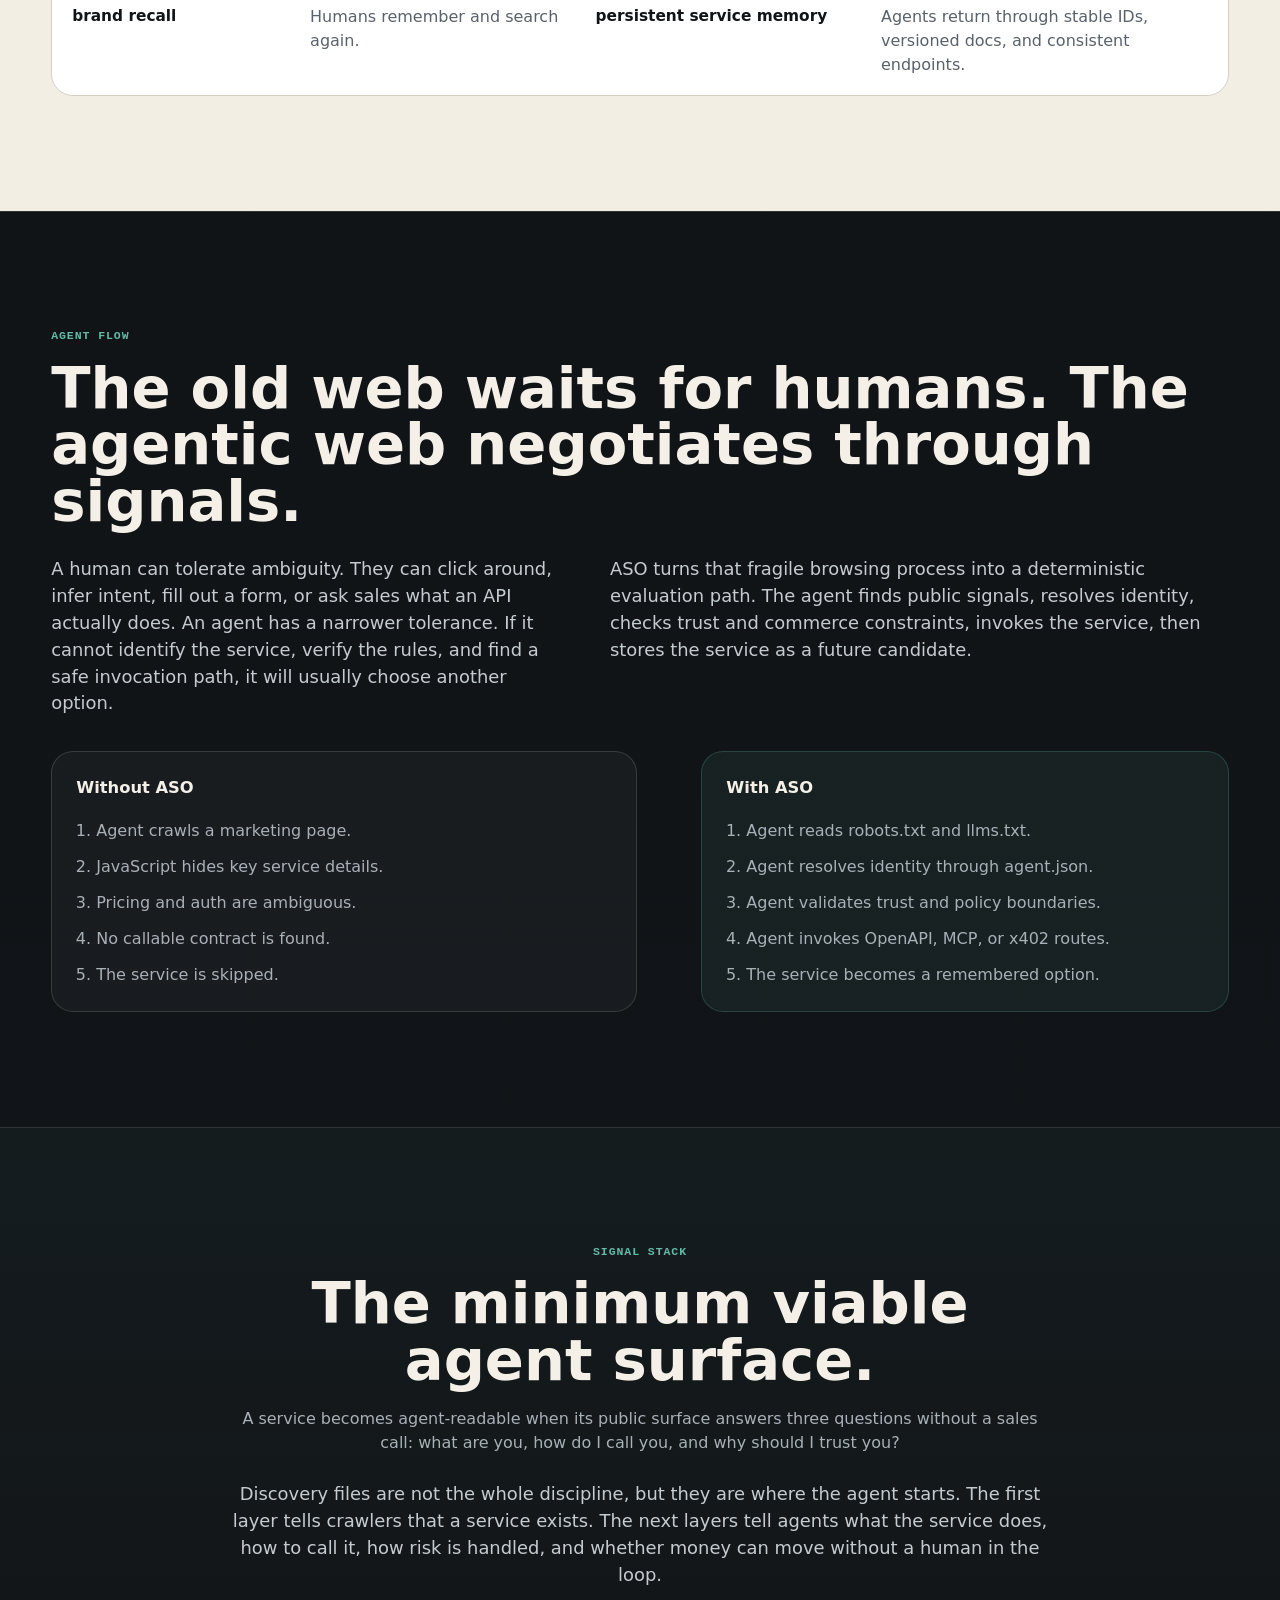
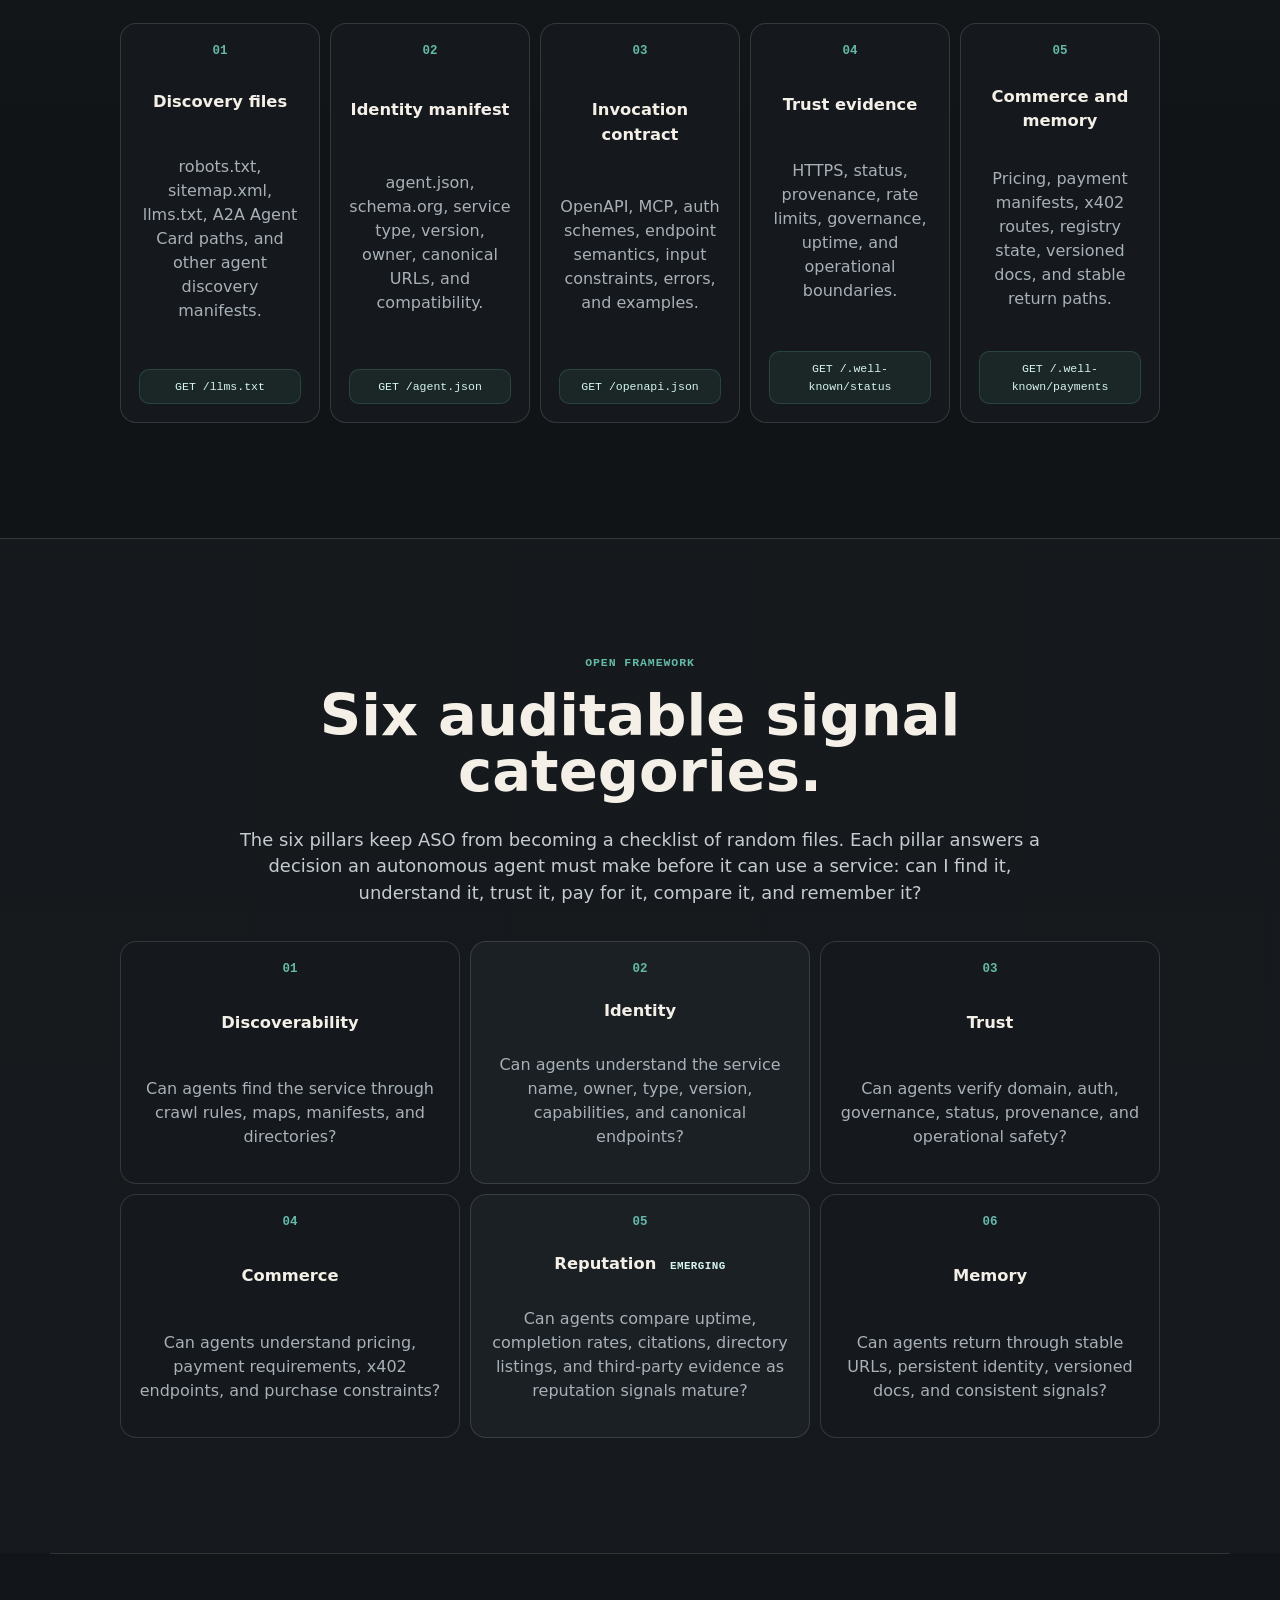
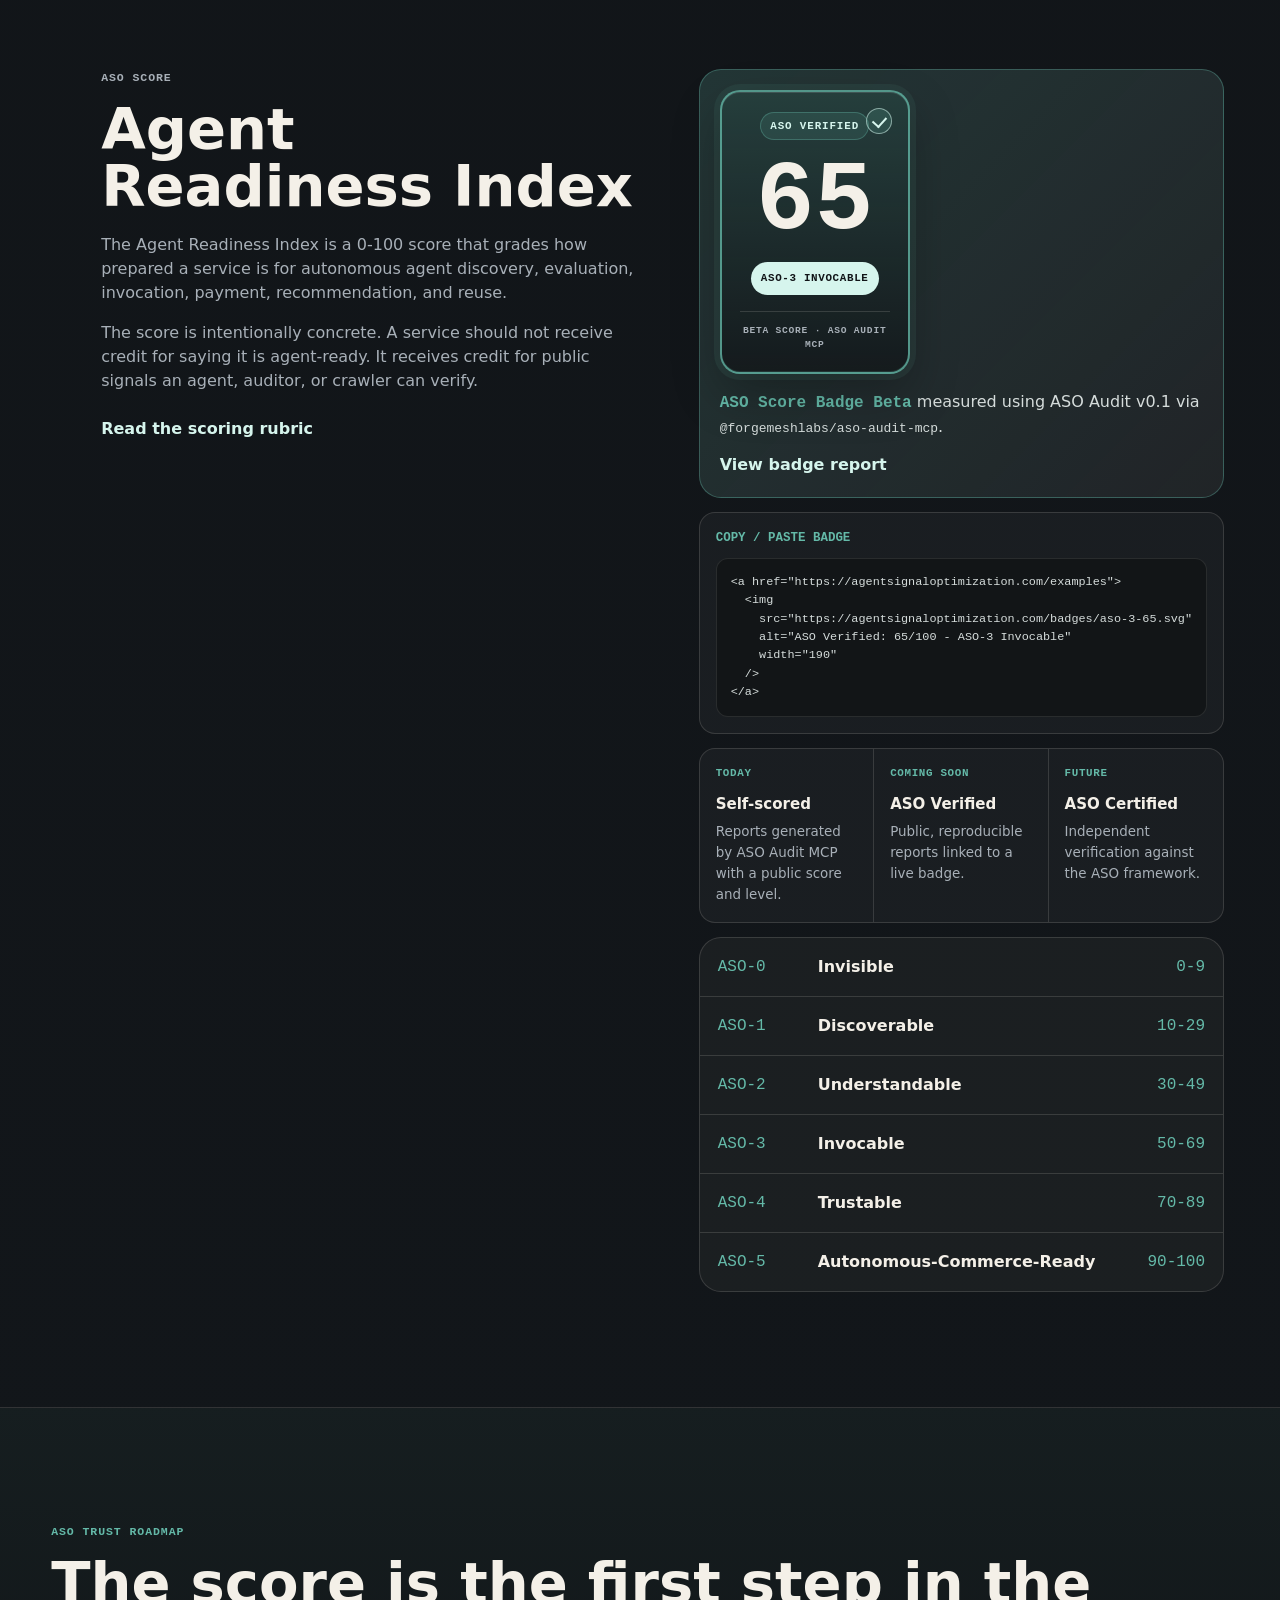
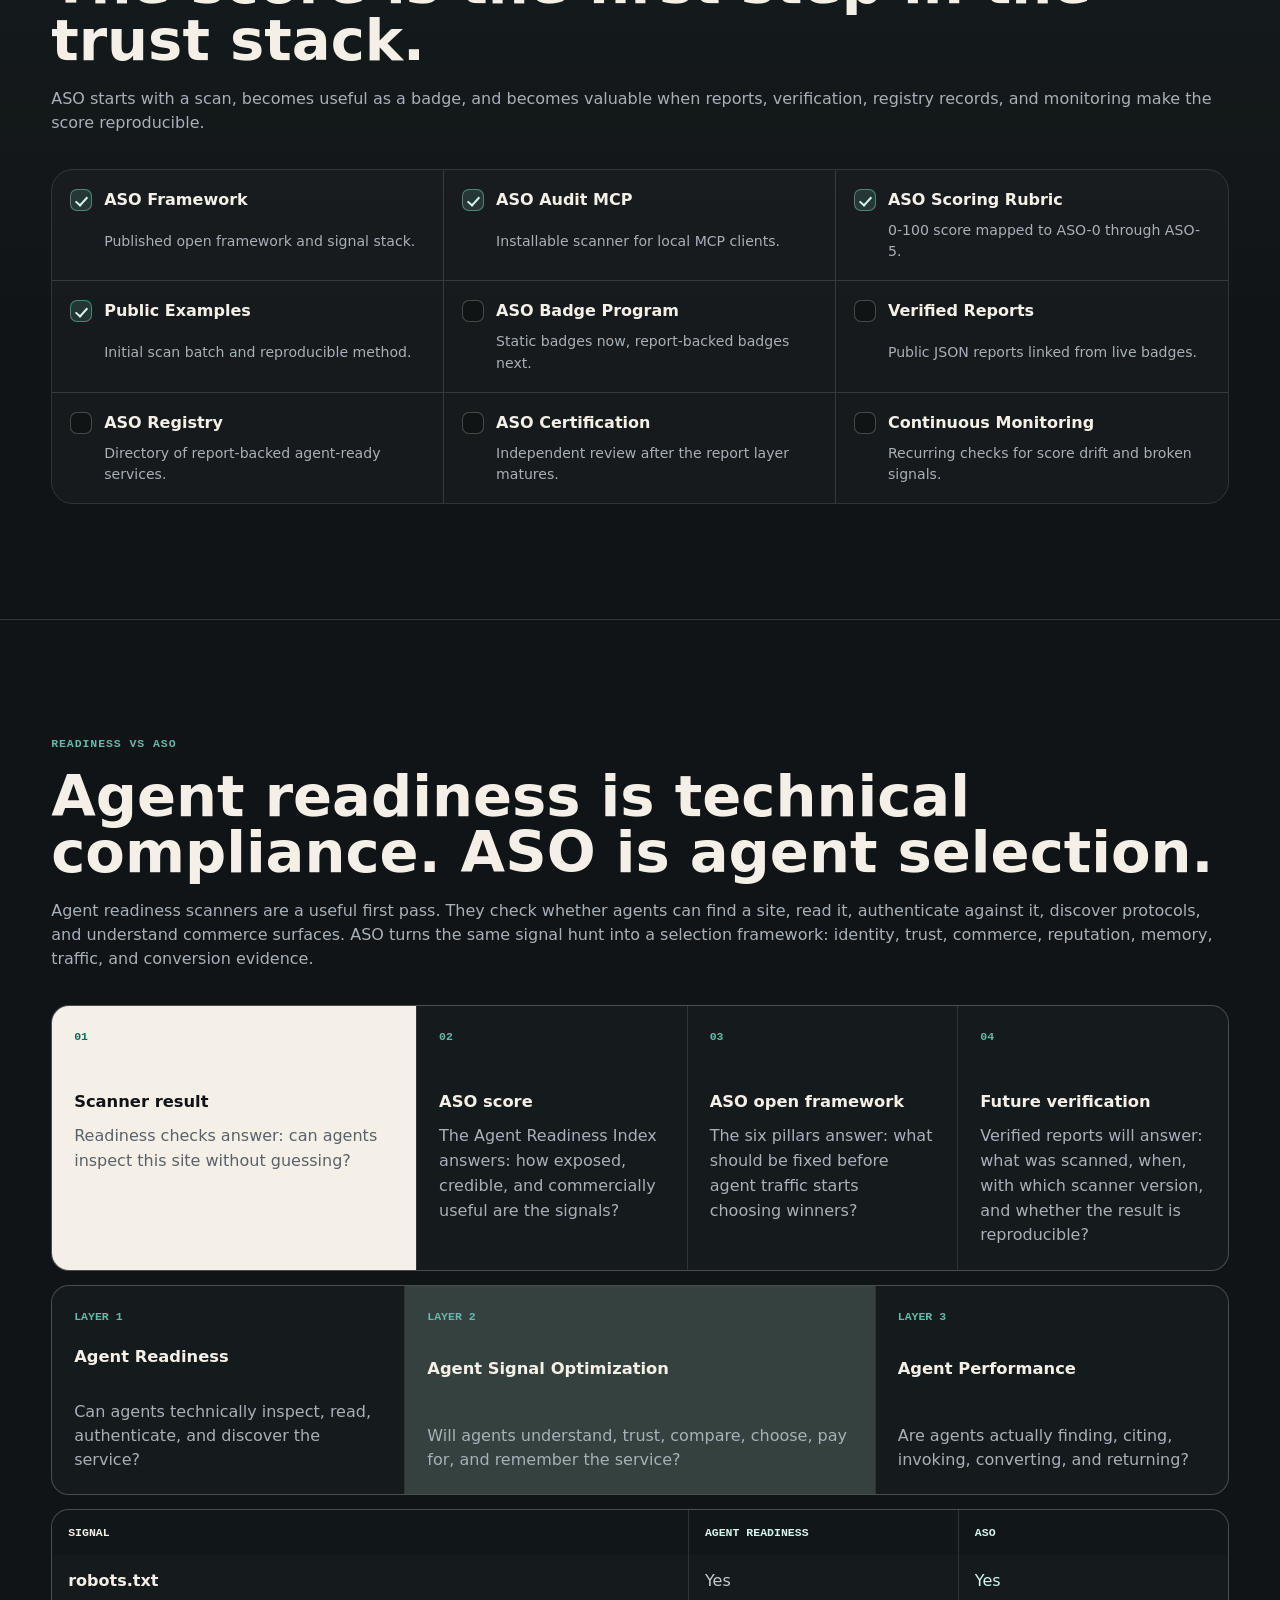
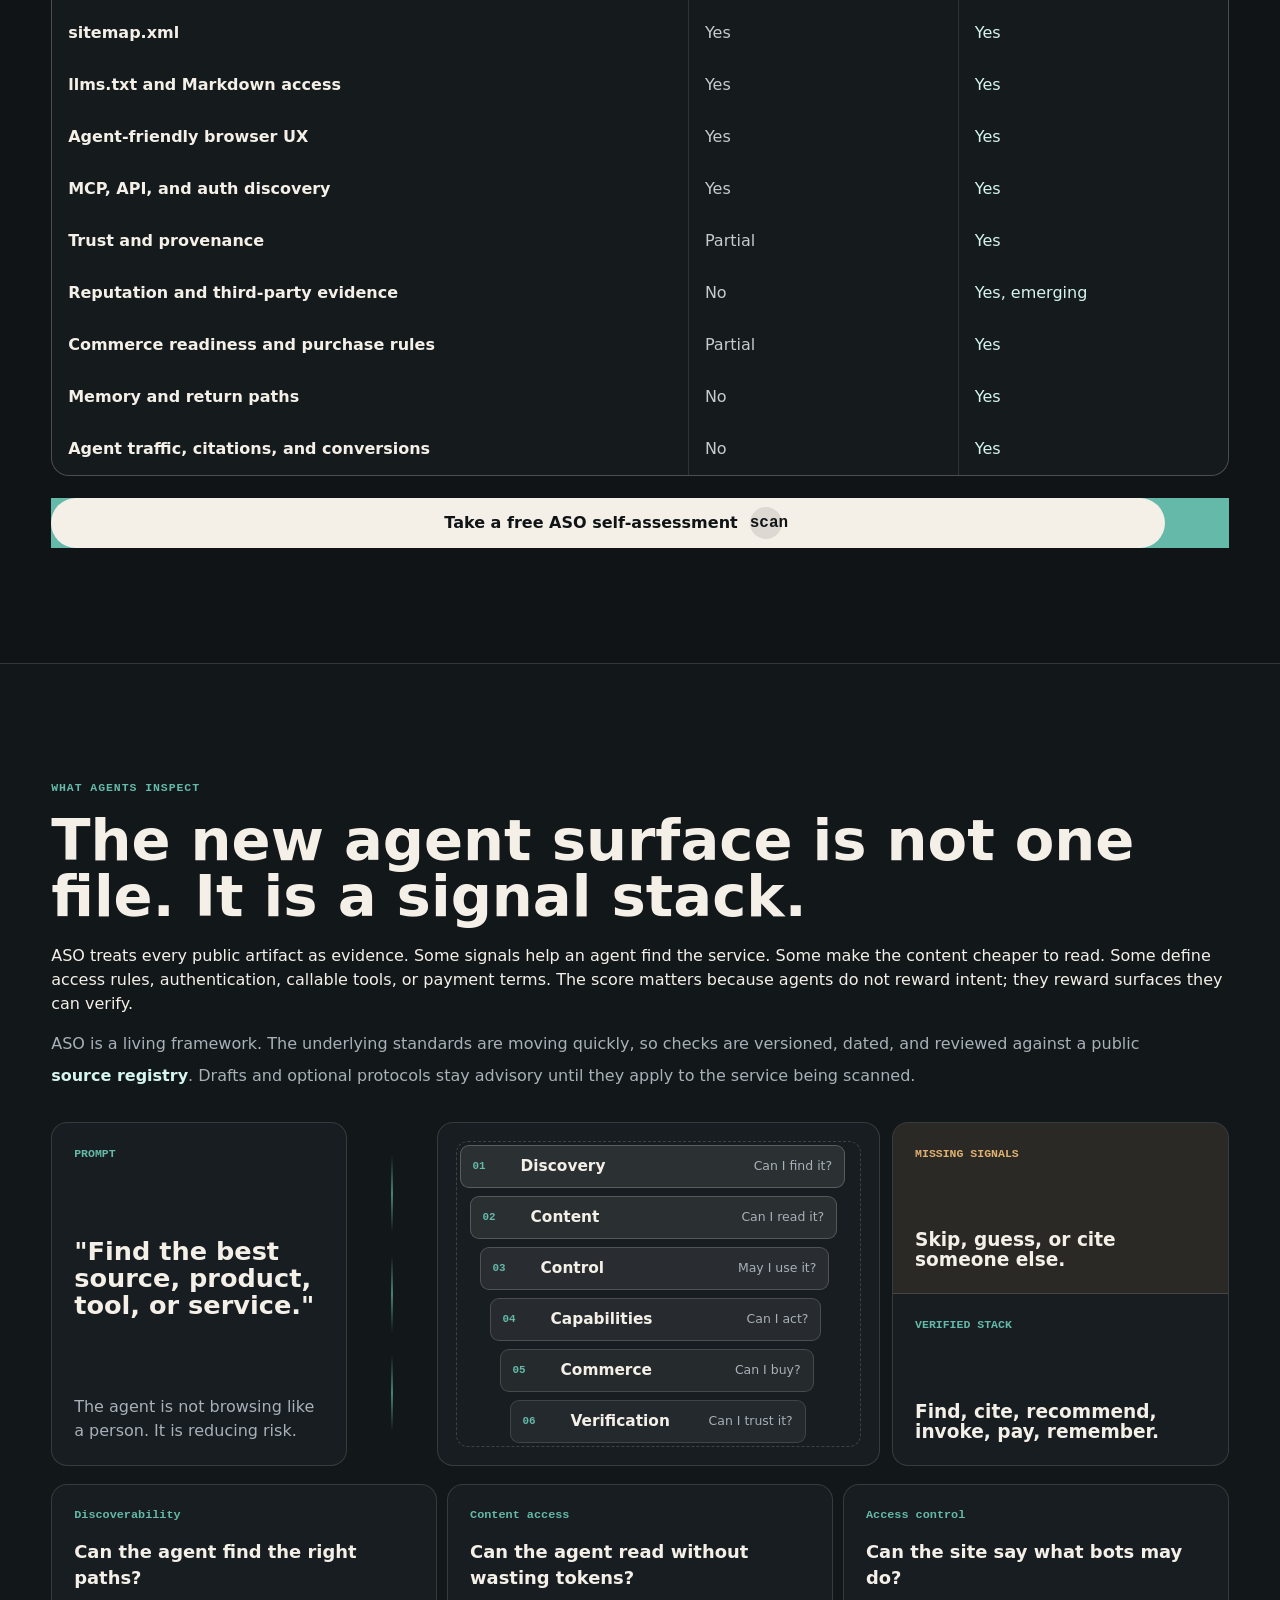
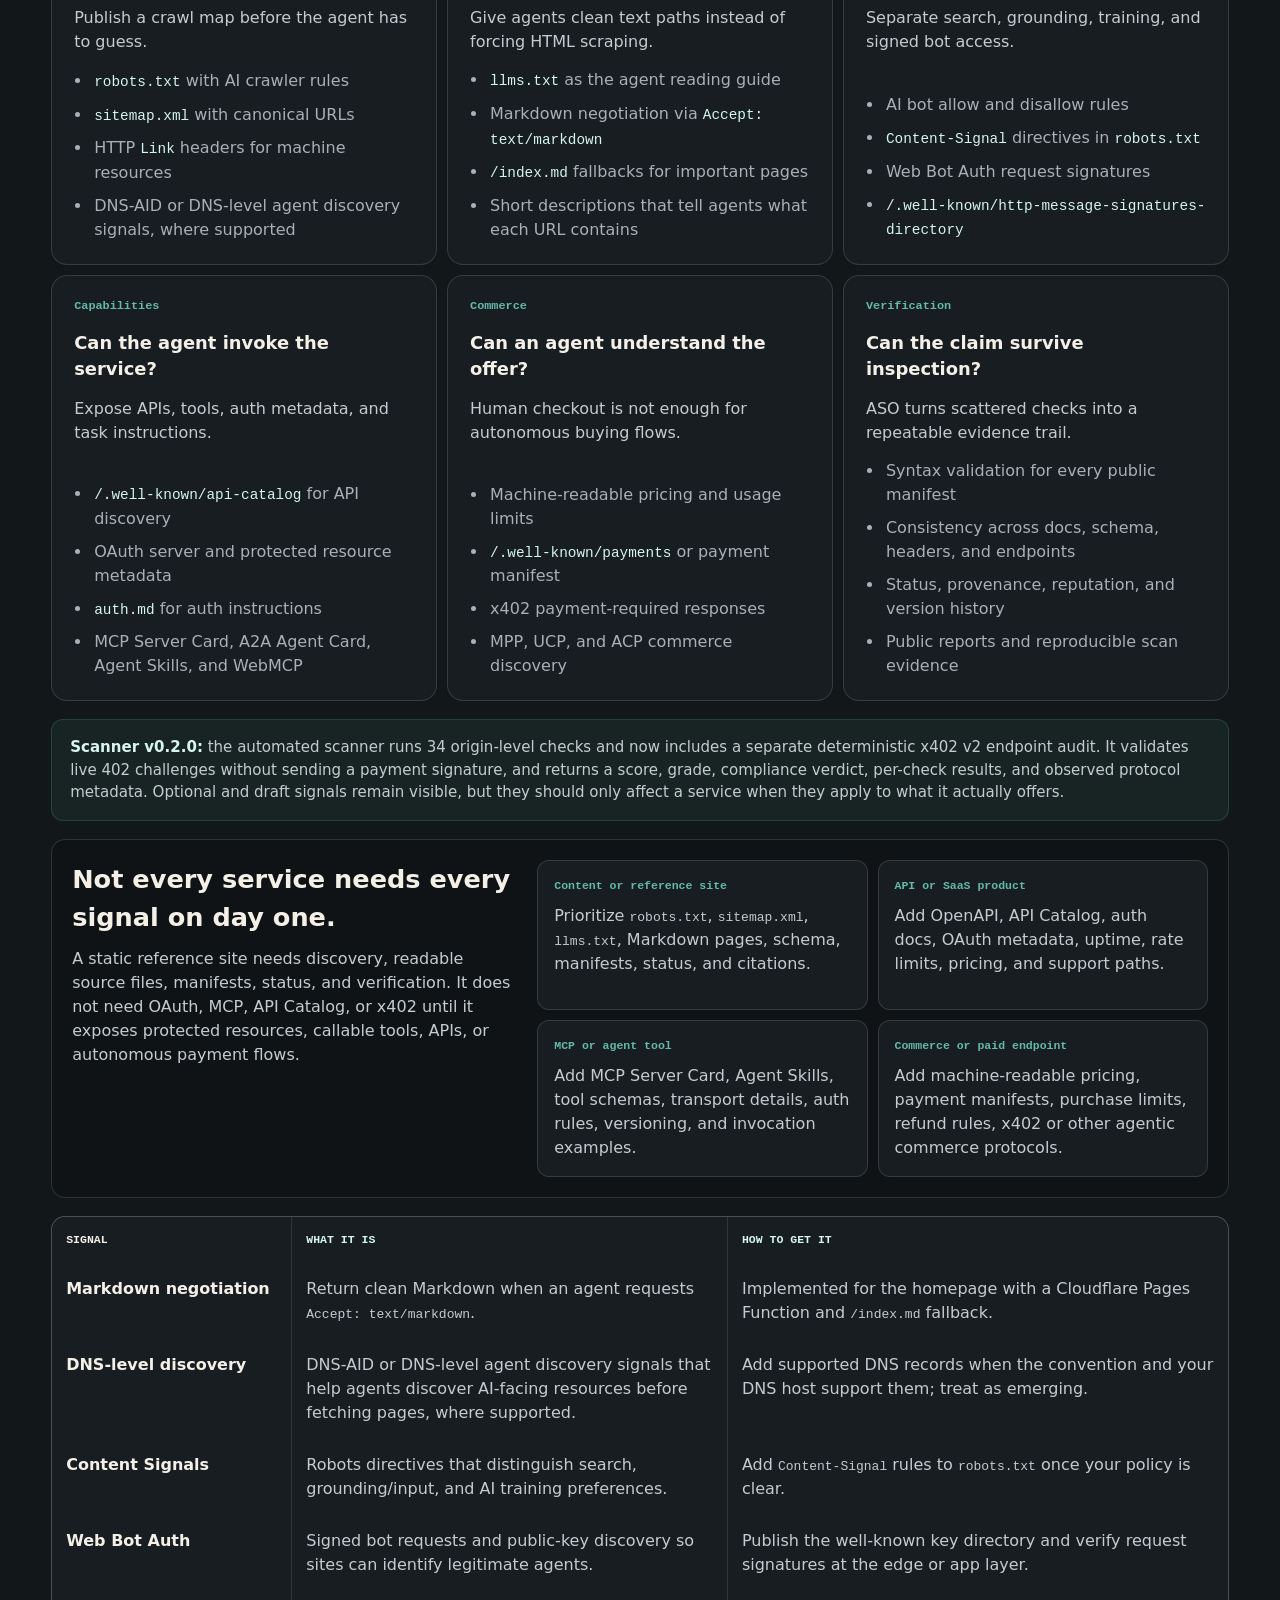
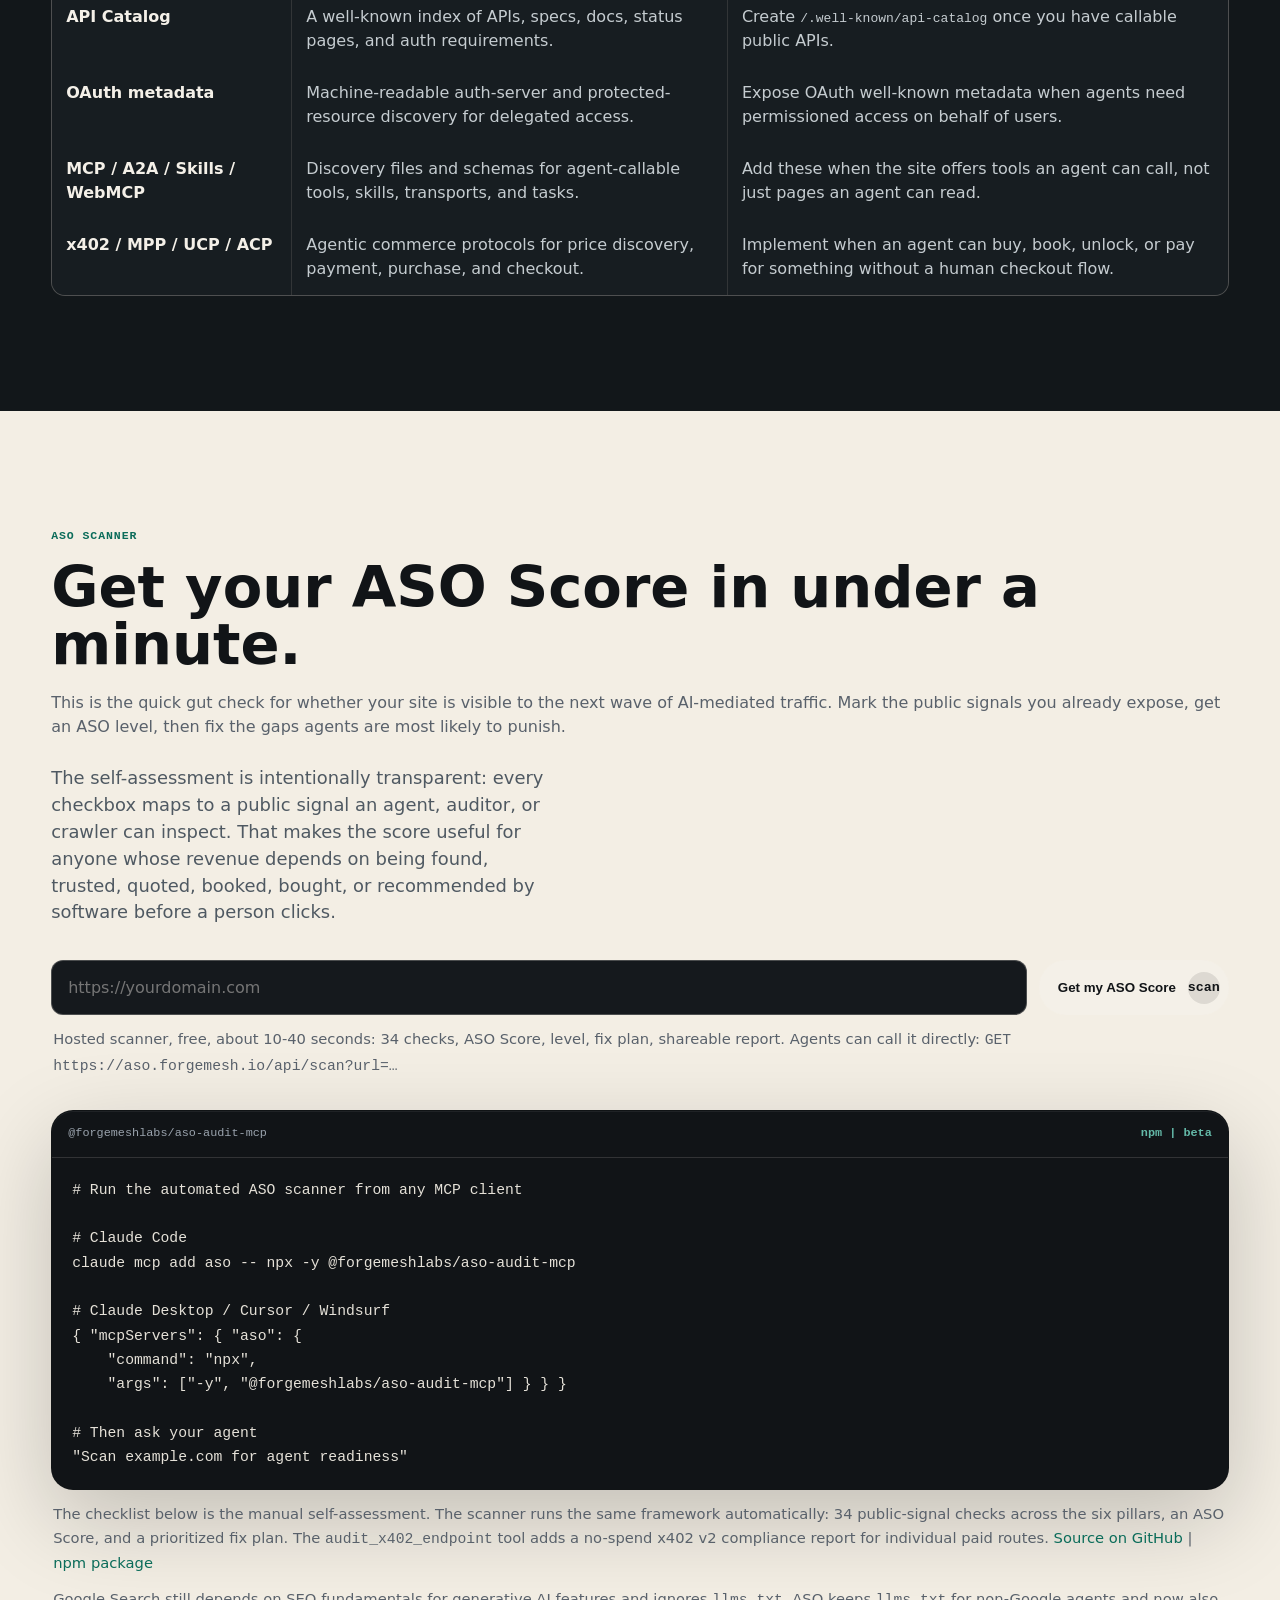
==== commit 33efe47e: "Hosted ASO scanner: scan form + API links, JSON 404s for machine paths, security.txt, api-catalog, i" ====
--- a/index.html
+++ b/index.html
@@ -109,7 +109,7 @@
             </p>
             <div class="hero-actions" aria-label="Primary actions">
               <a class="button primary" href="#scanner">
-                Take a free ASO self-assessment
+                Scan your site free
                 <span aria-hidden="true">scan</span>
               </a>
               <a class="button secondary" href="#readiness">
@@ -872,7 +872,7 @@
       <section class="band scanner-band" id="scanner">
         <div class="section-heading align-left">
           <p class="section-label">ASO Scanner</p>
-          <h2>Take the free ASO self-assessment.</h2>
+          <h2>Get your ASO Score in under a minute.</h2>
           <p>
             This is the quick gut check for whether your site is visible to the
             next wave of AI-mediated traffic. Mark the public signals you
@@ -889,6 +889,16 @@
             software before a person clicks.
           </p>
         </div>
+
+        <form class="scan-form" action="https://aso.forgemesh.io/" method="get" aria-label="Scan a site for its ASO Score">
+          <label for="scan-url">Website URL</label>
+          <input id="scan-url" name="url" type="url" inputmode="url" placeholder="https://yourdomain.com" required>
+          <button class="button primary" type="submit">Get my ASO Score <span aria-hidden="true">scan</span></button>
+        </form>
+        <p class="install-note scan-form-note">
+          Hosted scanner, free, about 10-40 seconds: 34 checks, ASO Score, level, fix plan, shareable report.
+          Agents can call it directly: <code>GET https://aso.forgemesh.io/api/scan?url=…</code>
+        </p>
 
         <div class="scanner-install">
           <div class="terminal-card" aria-label="ASO scanner install commands">
--- a/styles.css
+++ b/styles.css
@@ -2304,3 +2304,11 @@
     padding: 10px 10px;
   }
 }
+
+
+/* Hosted scanner form (aso.forgemesh.io) */
+.scan-form { display: flex; gap: 0.75rem; flex-wrap: wrap; margin: 0 0 0.75rem; }
+.scan-form label { position: absolute; width: 1px; height: 1px; overflow: hidden; clip: rect(0 0 0 0); white-space: nowrap; }
+.scan-form input { flex: 1 1 280px; font: inherit; font-size: 1rem; padding: 0.9rem 1rem; border-radius: 12px; border: 1px solid var(--line-strong); background: var(--panel); color: var(--ink); }
+.scan-form input:focus { outline: none; border-color: var(--accent); }
+.scan-form-note { margin-bottom: 2rem; }
